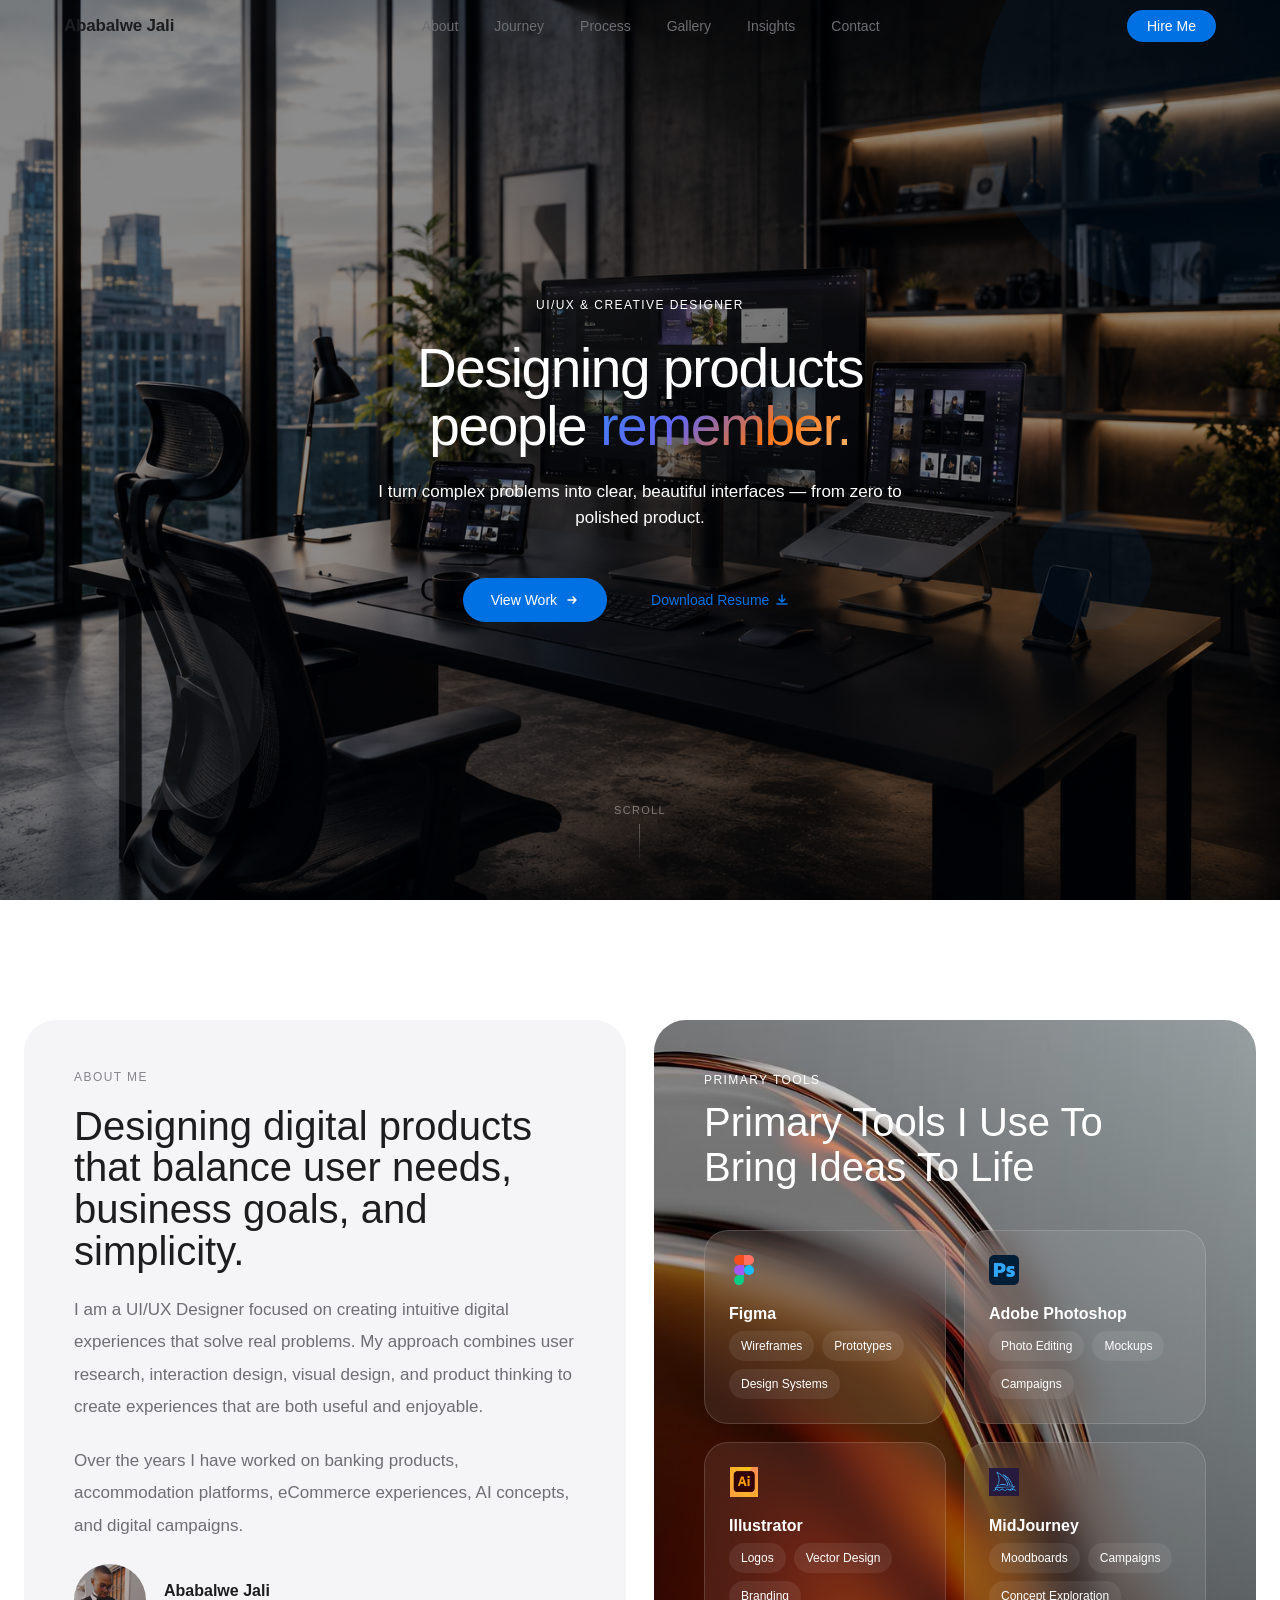
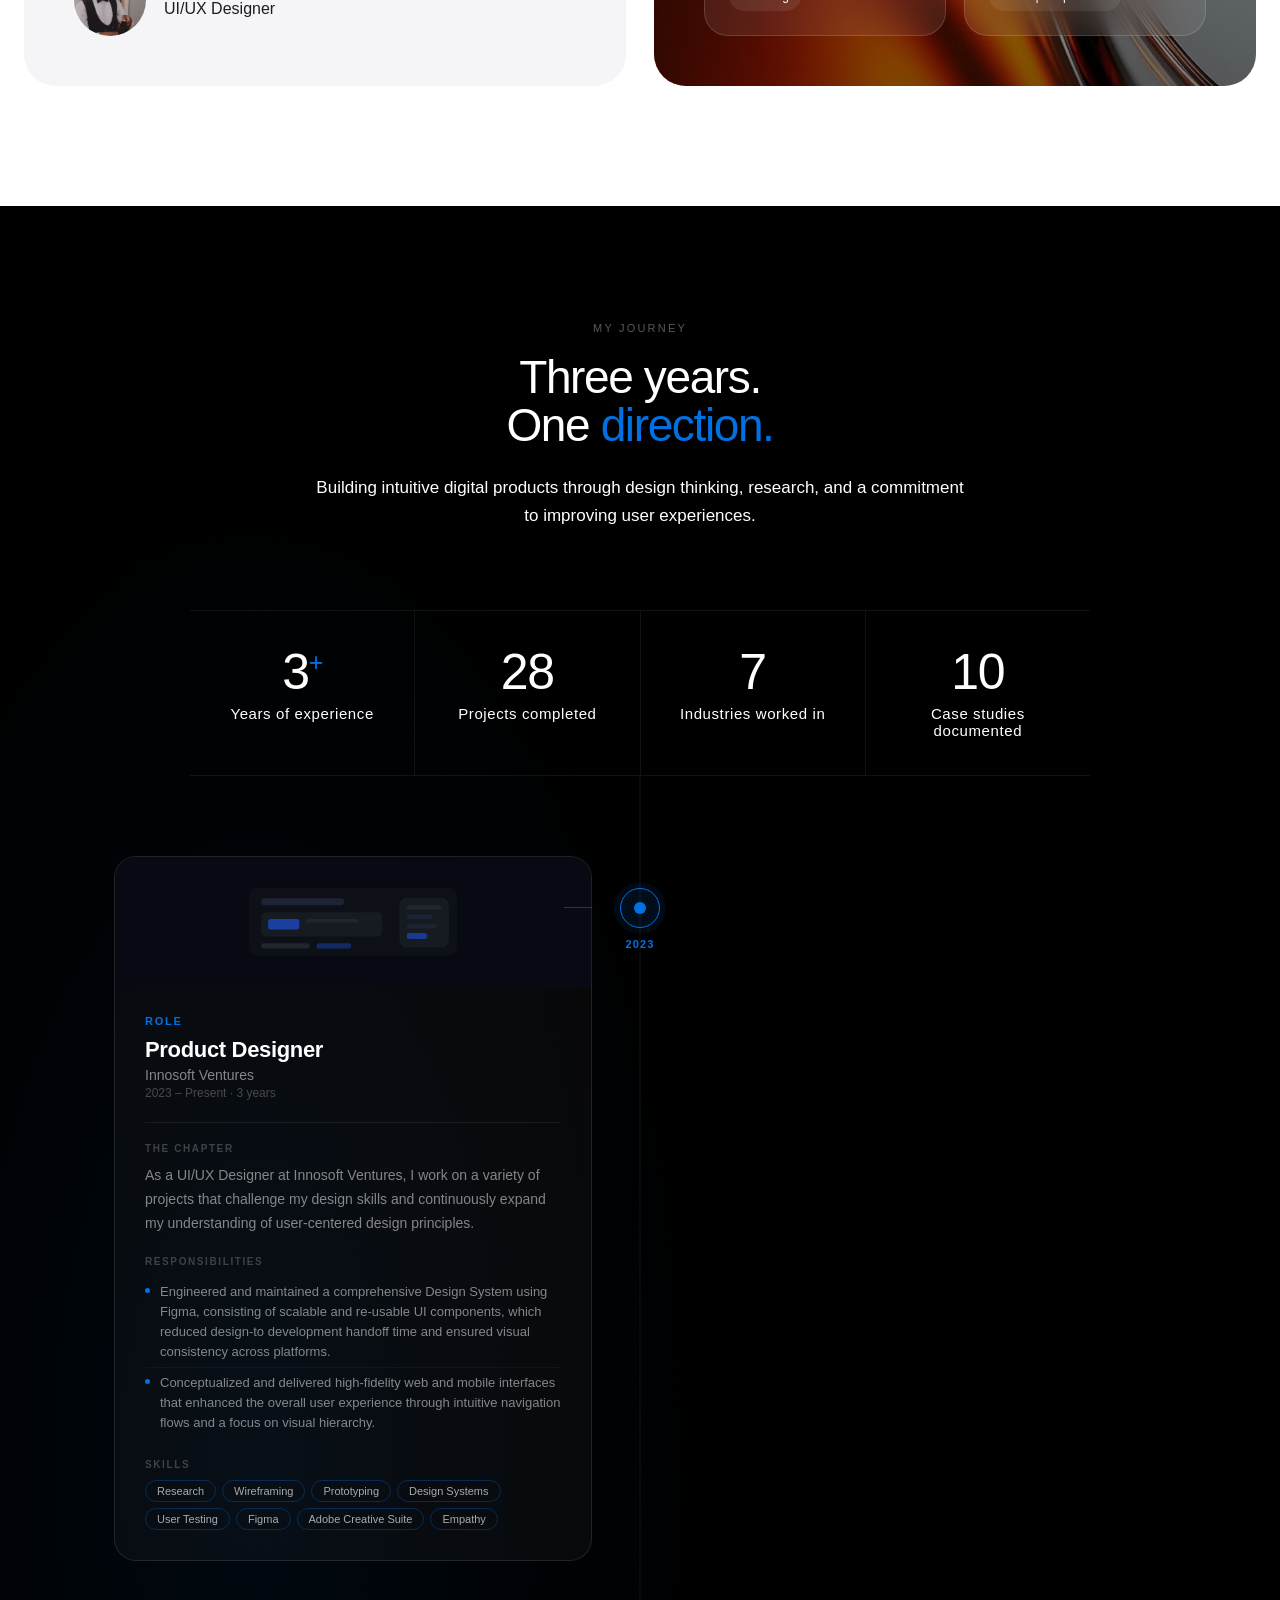
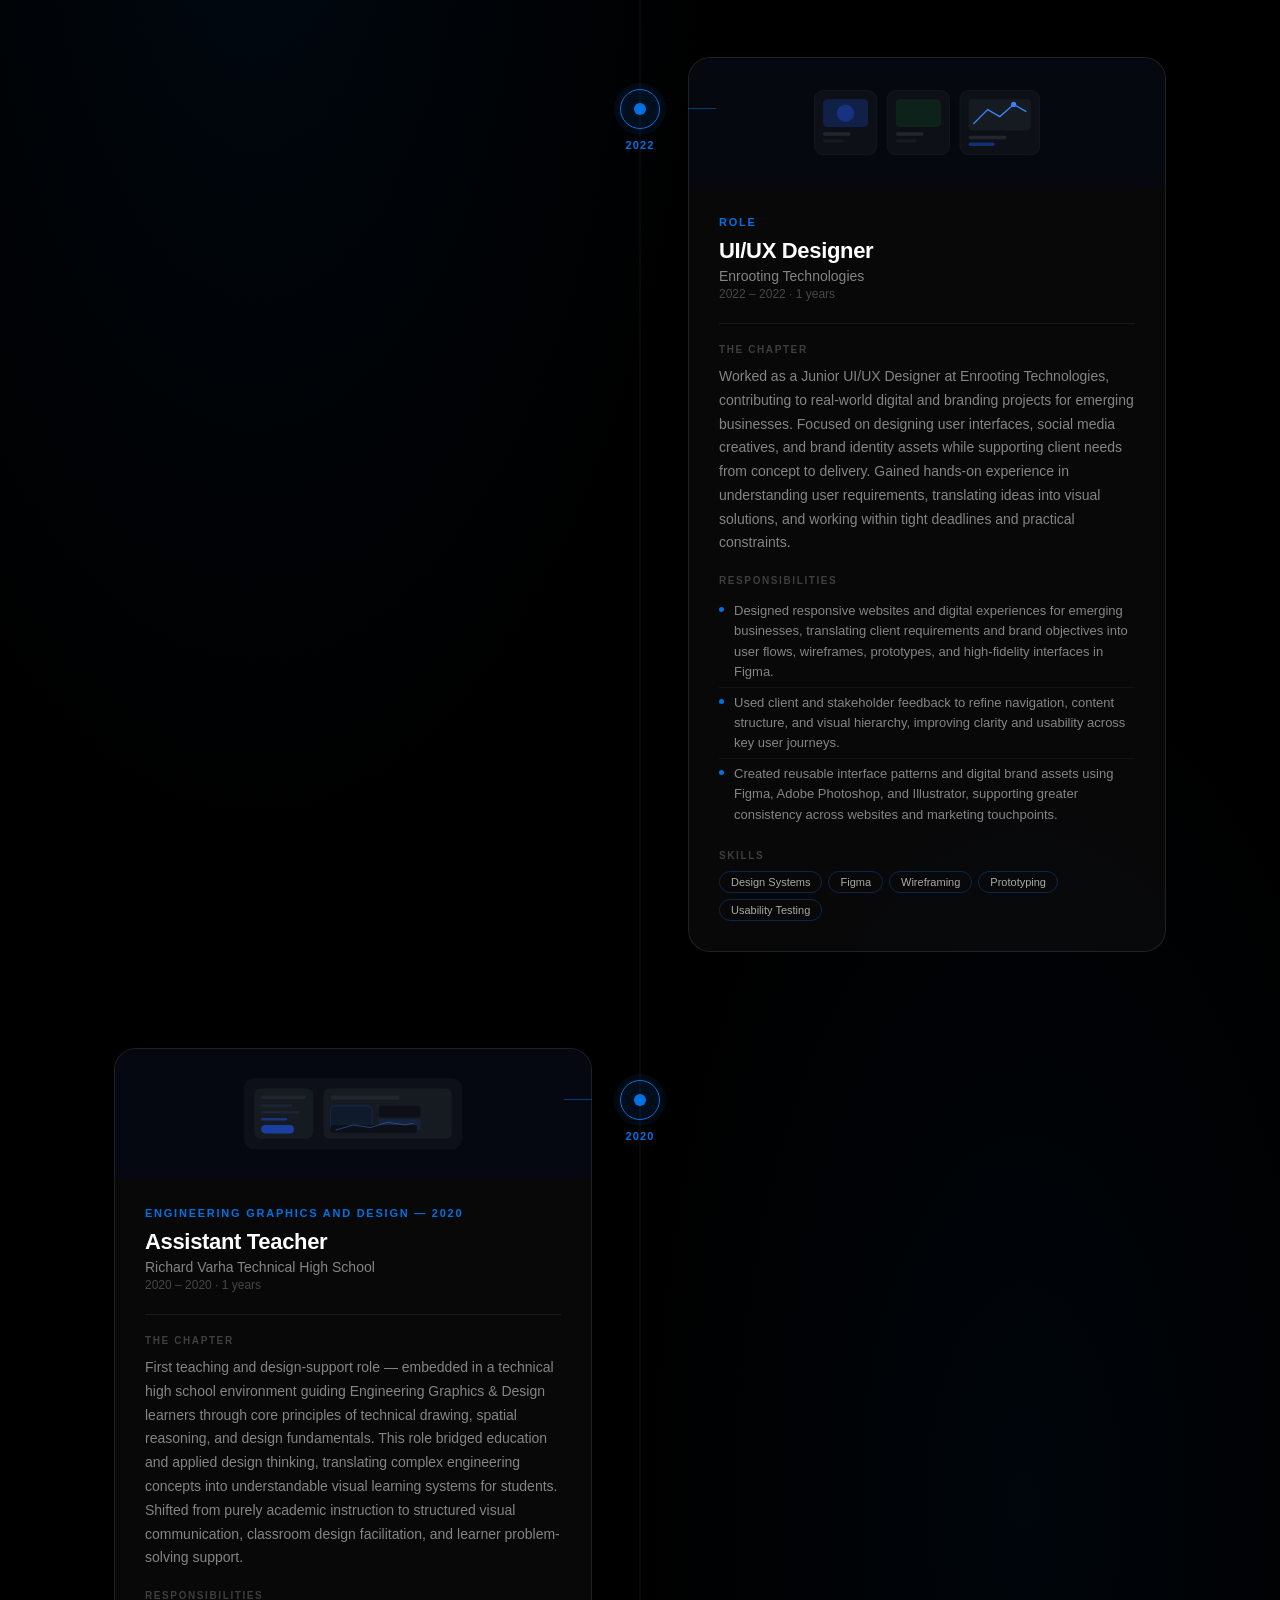
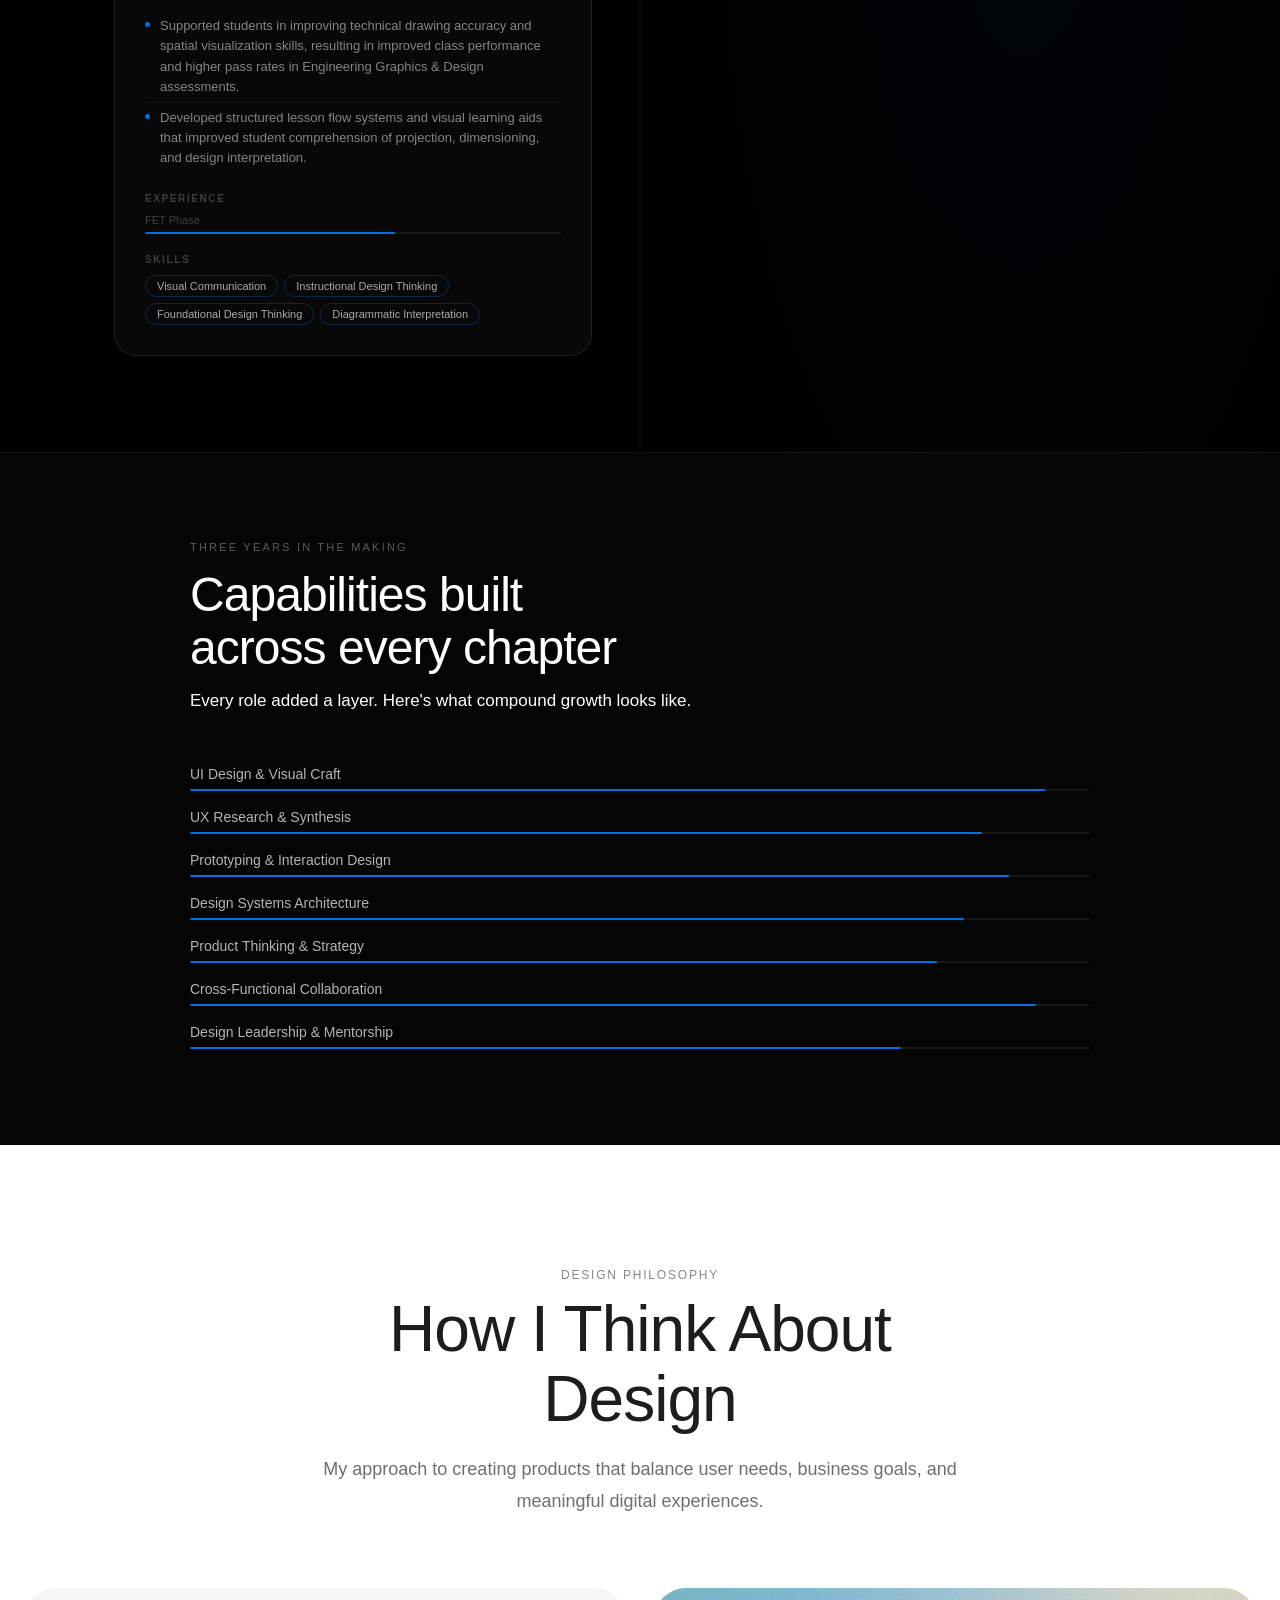
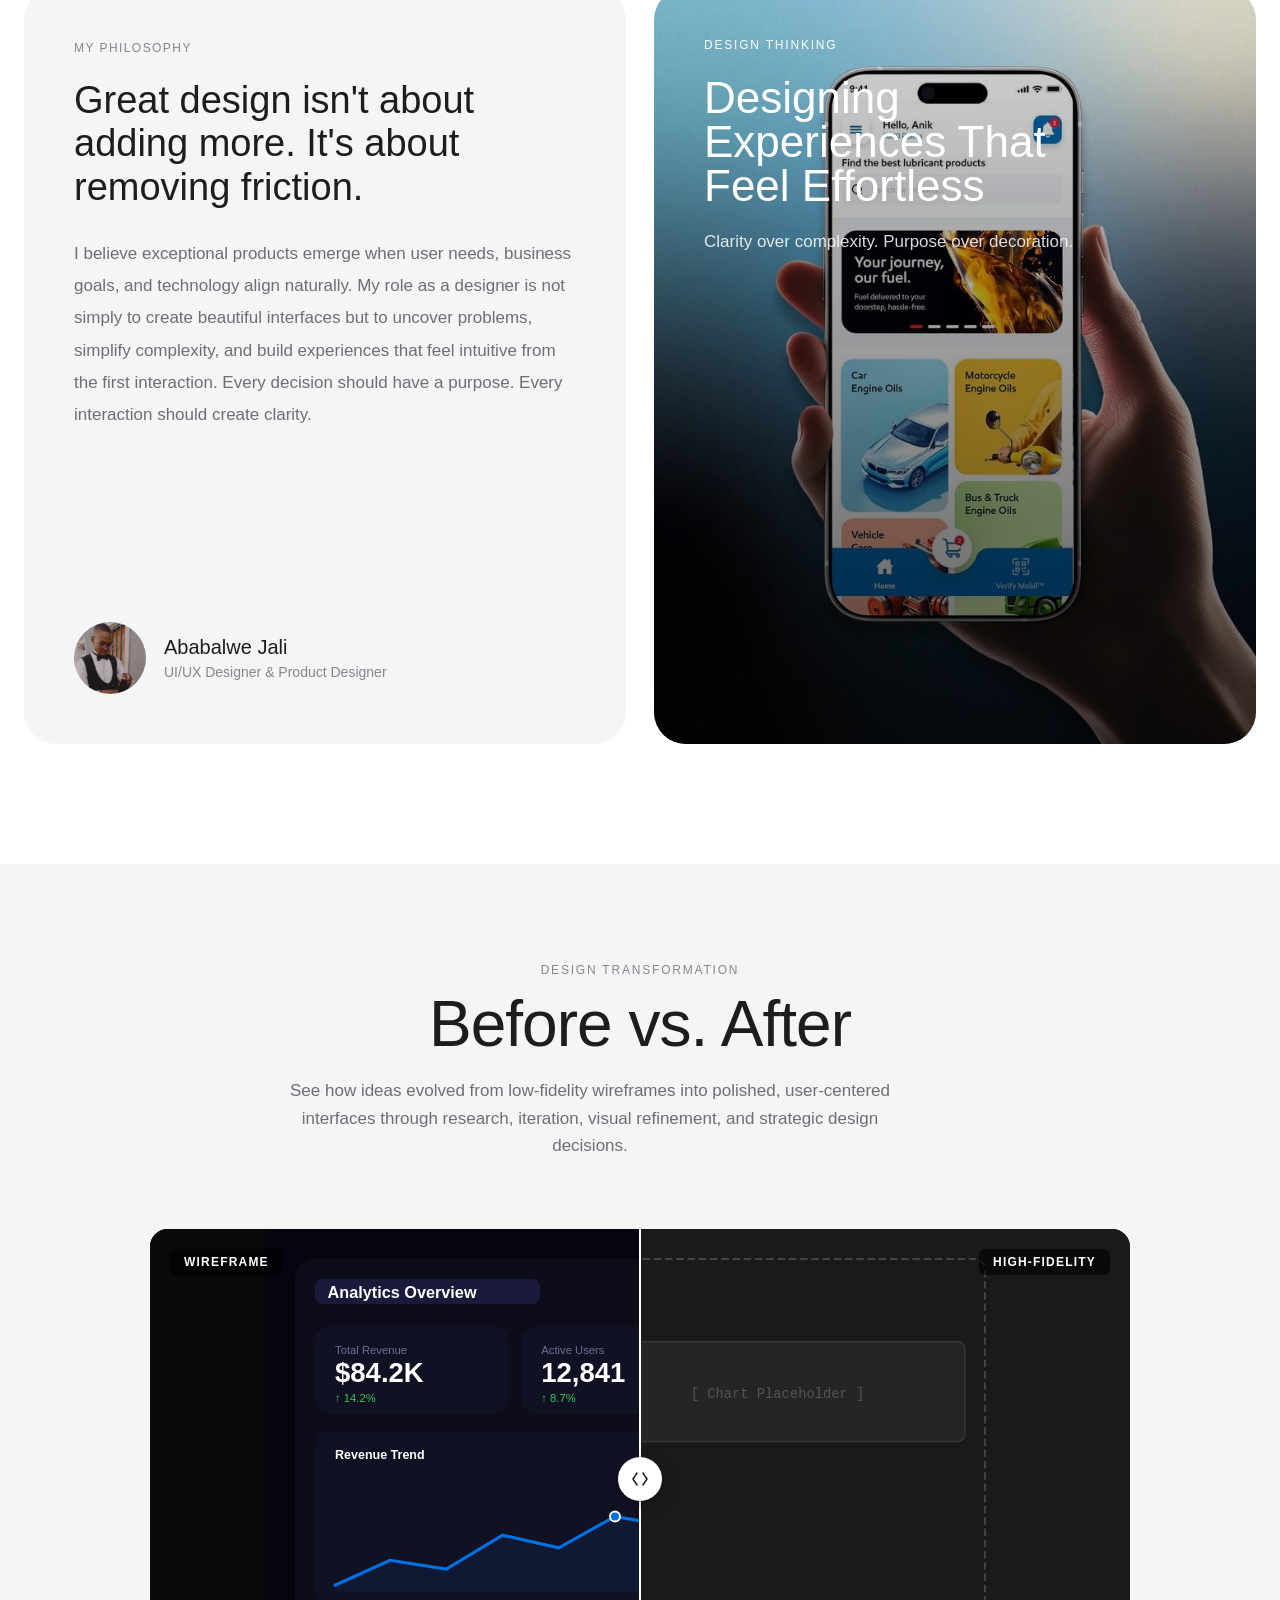
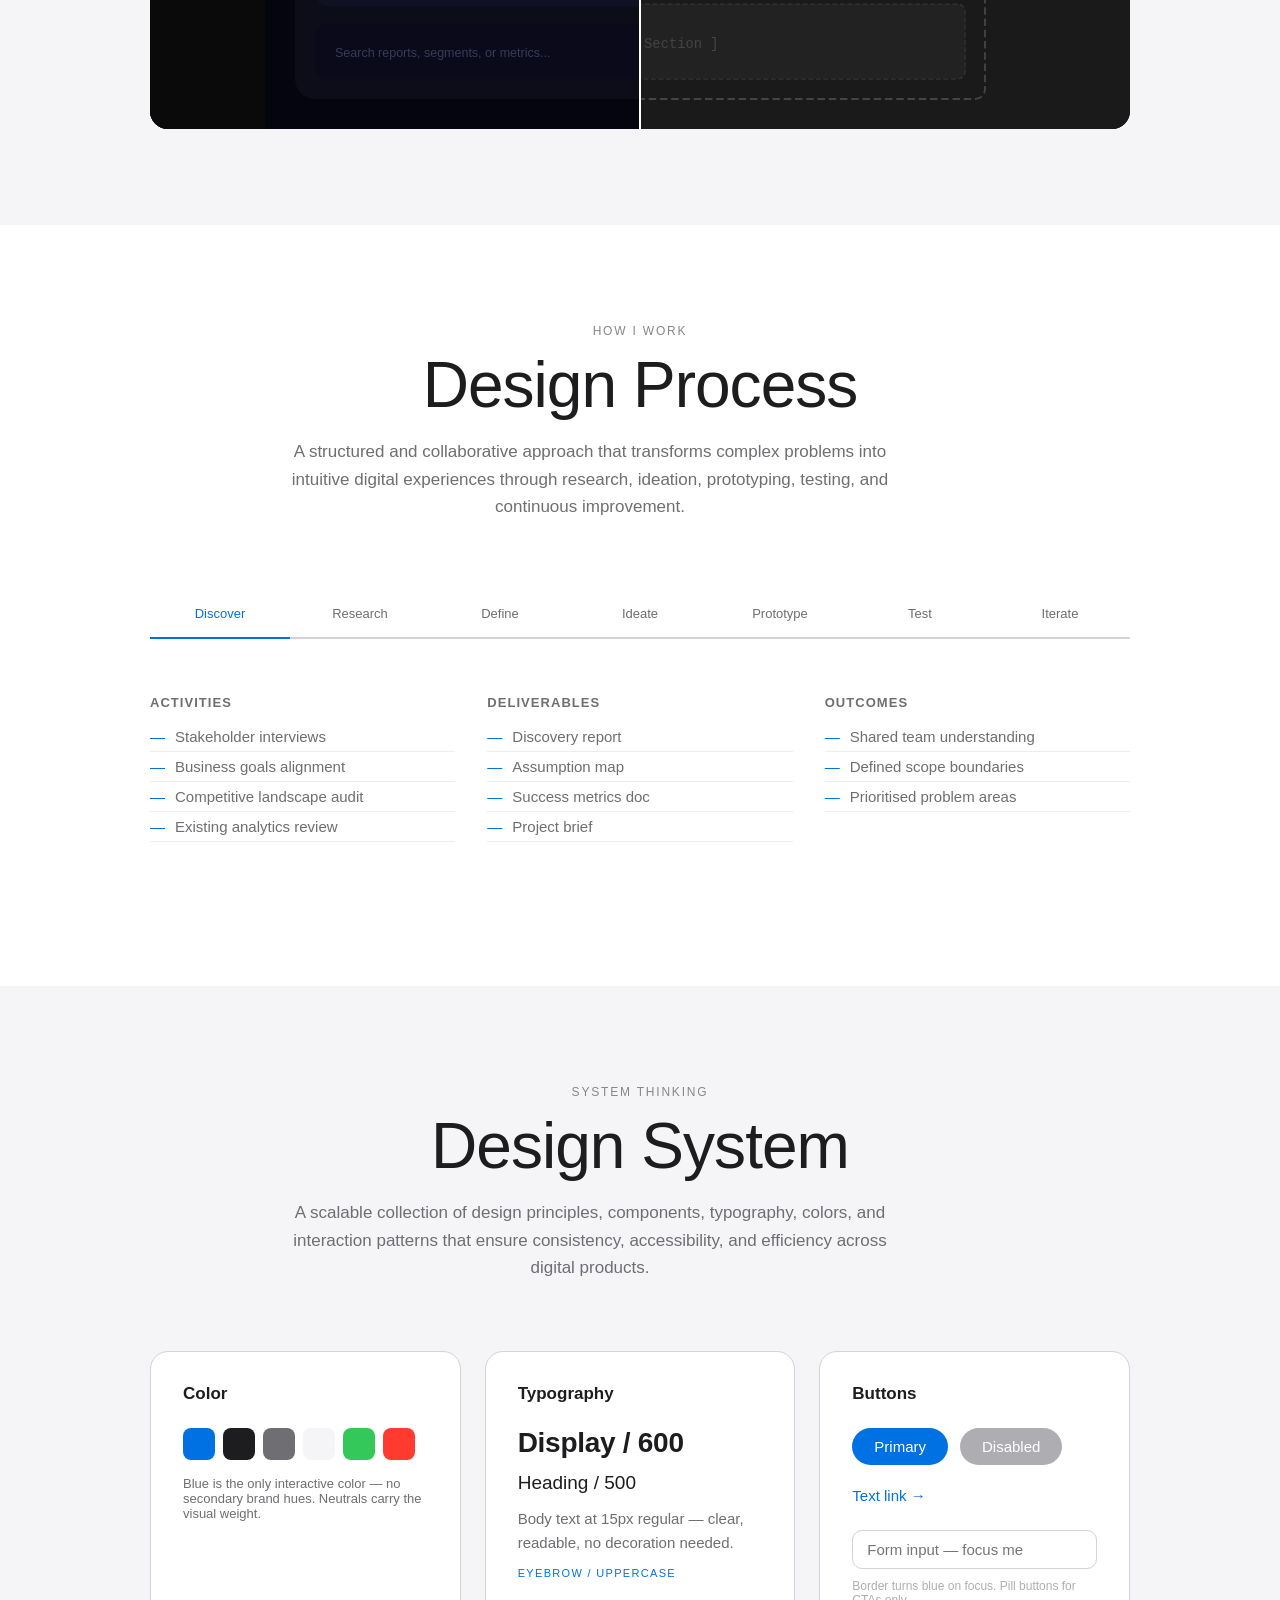
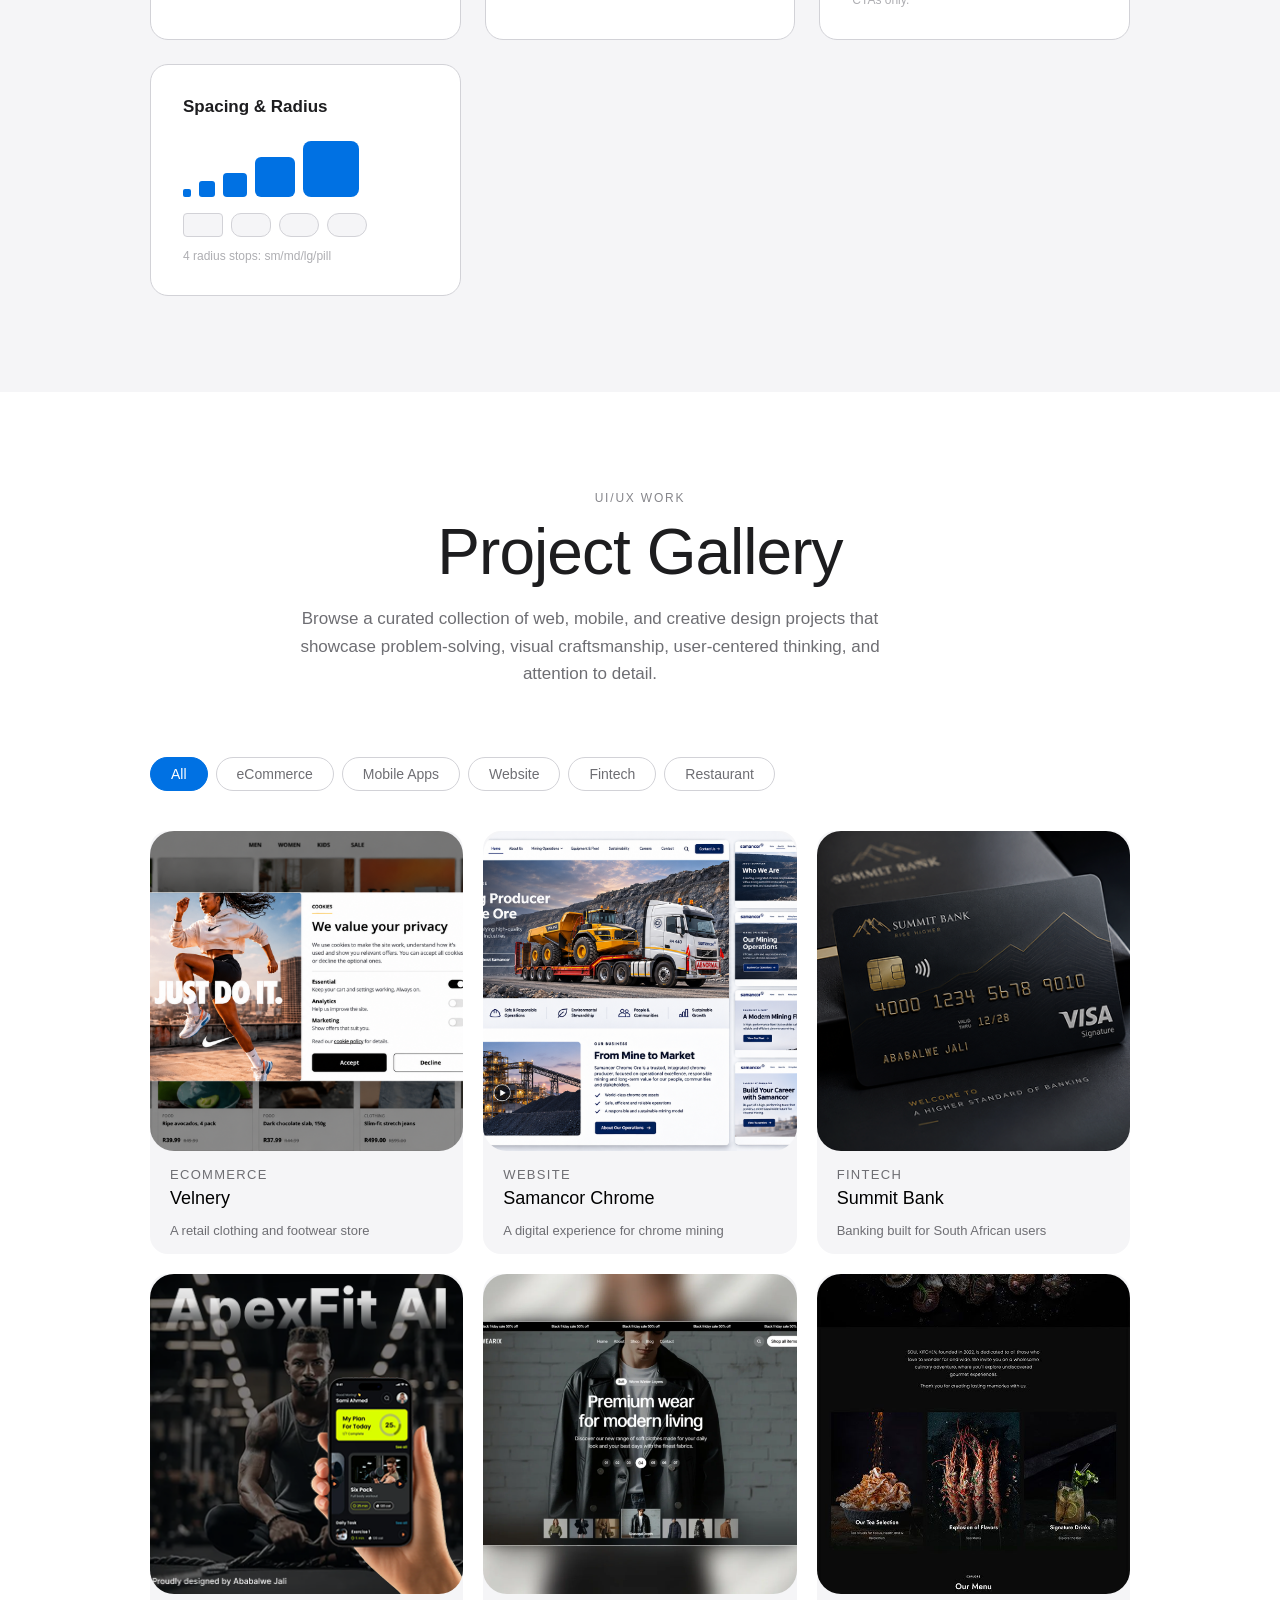
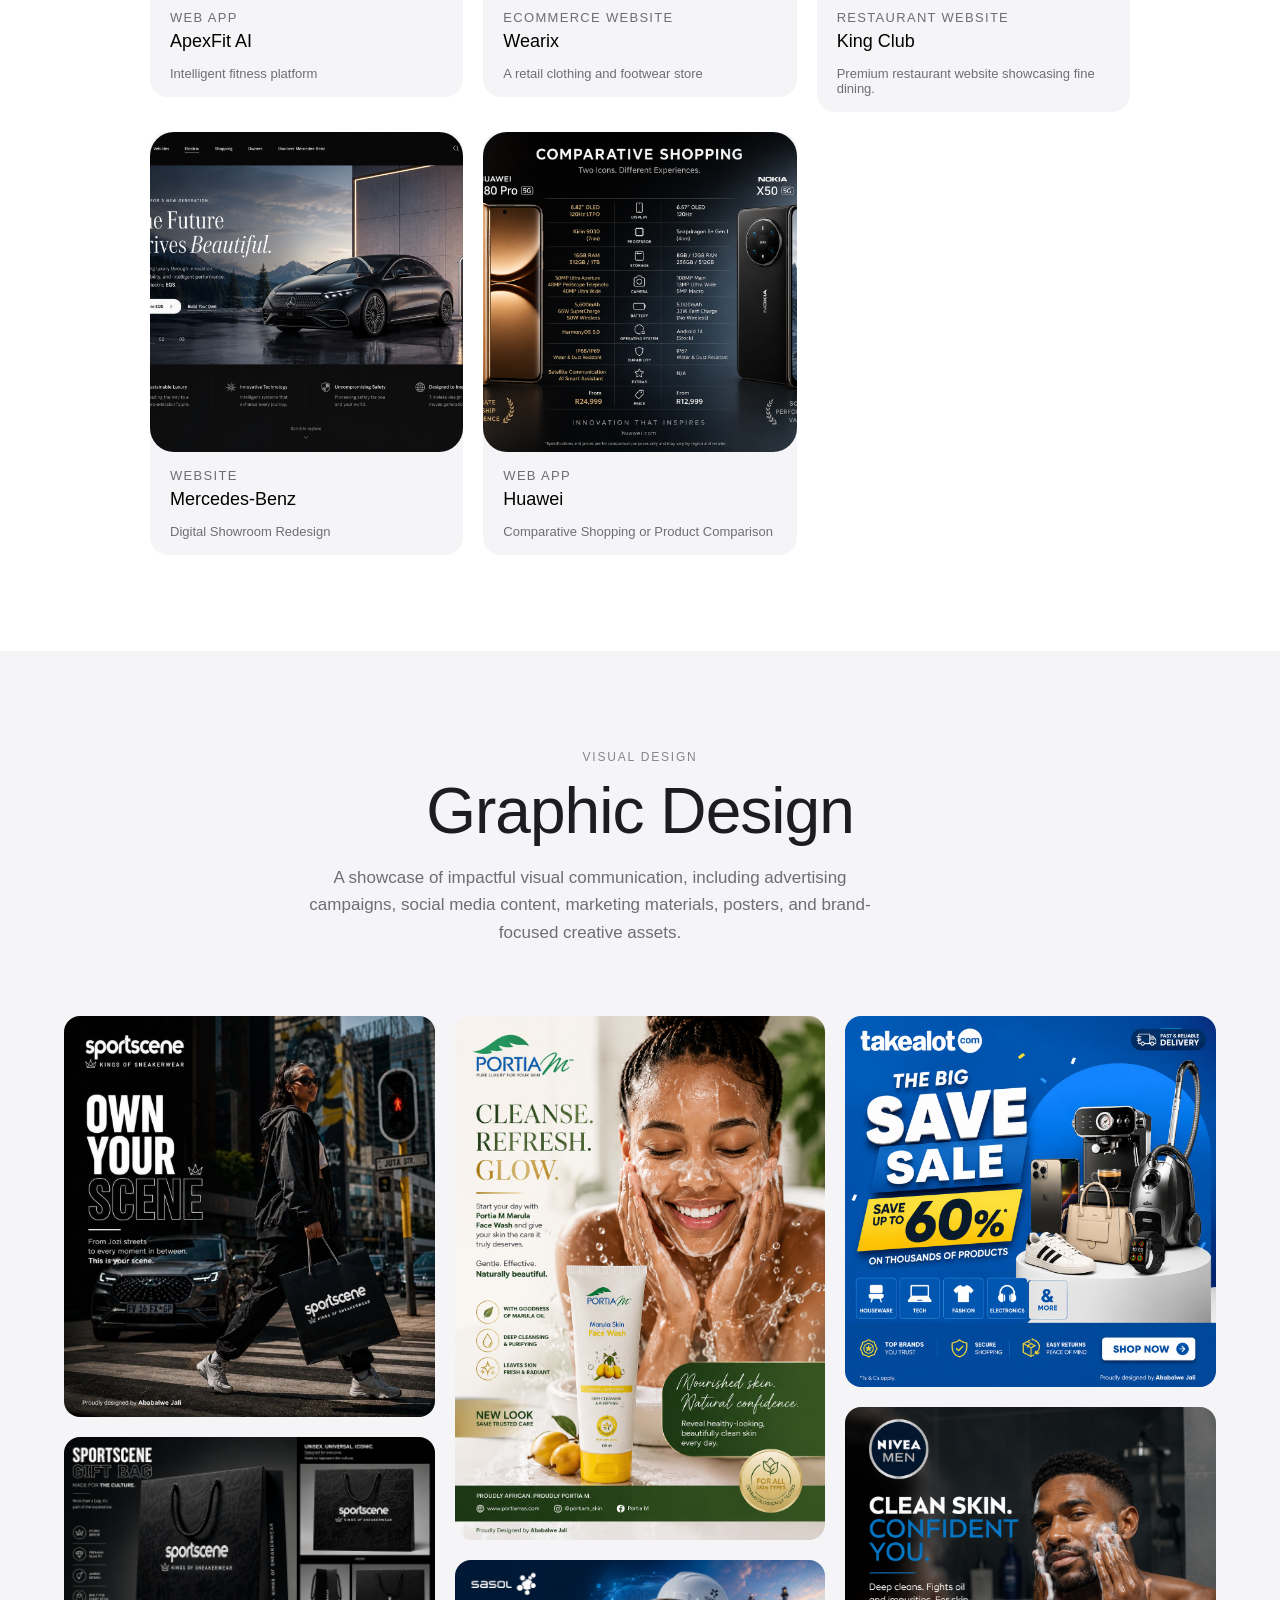
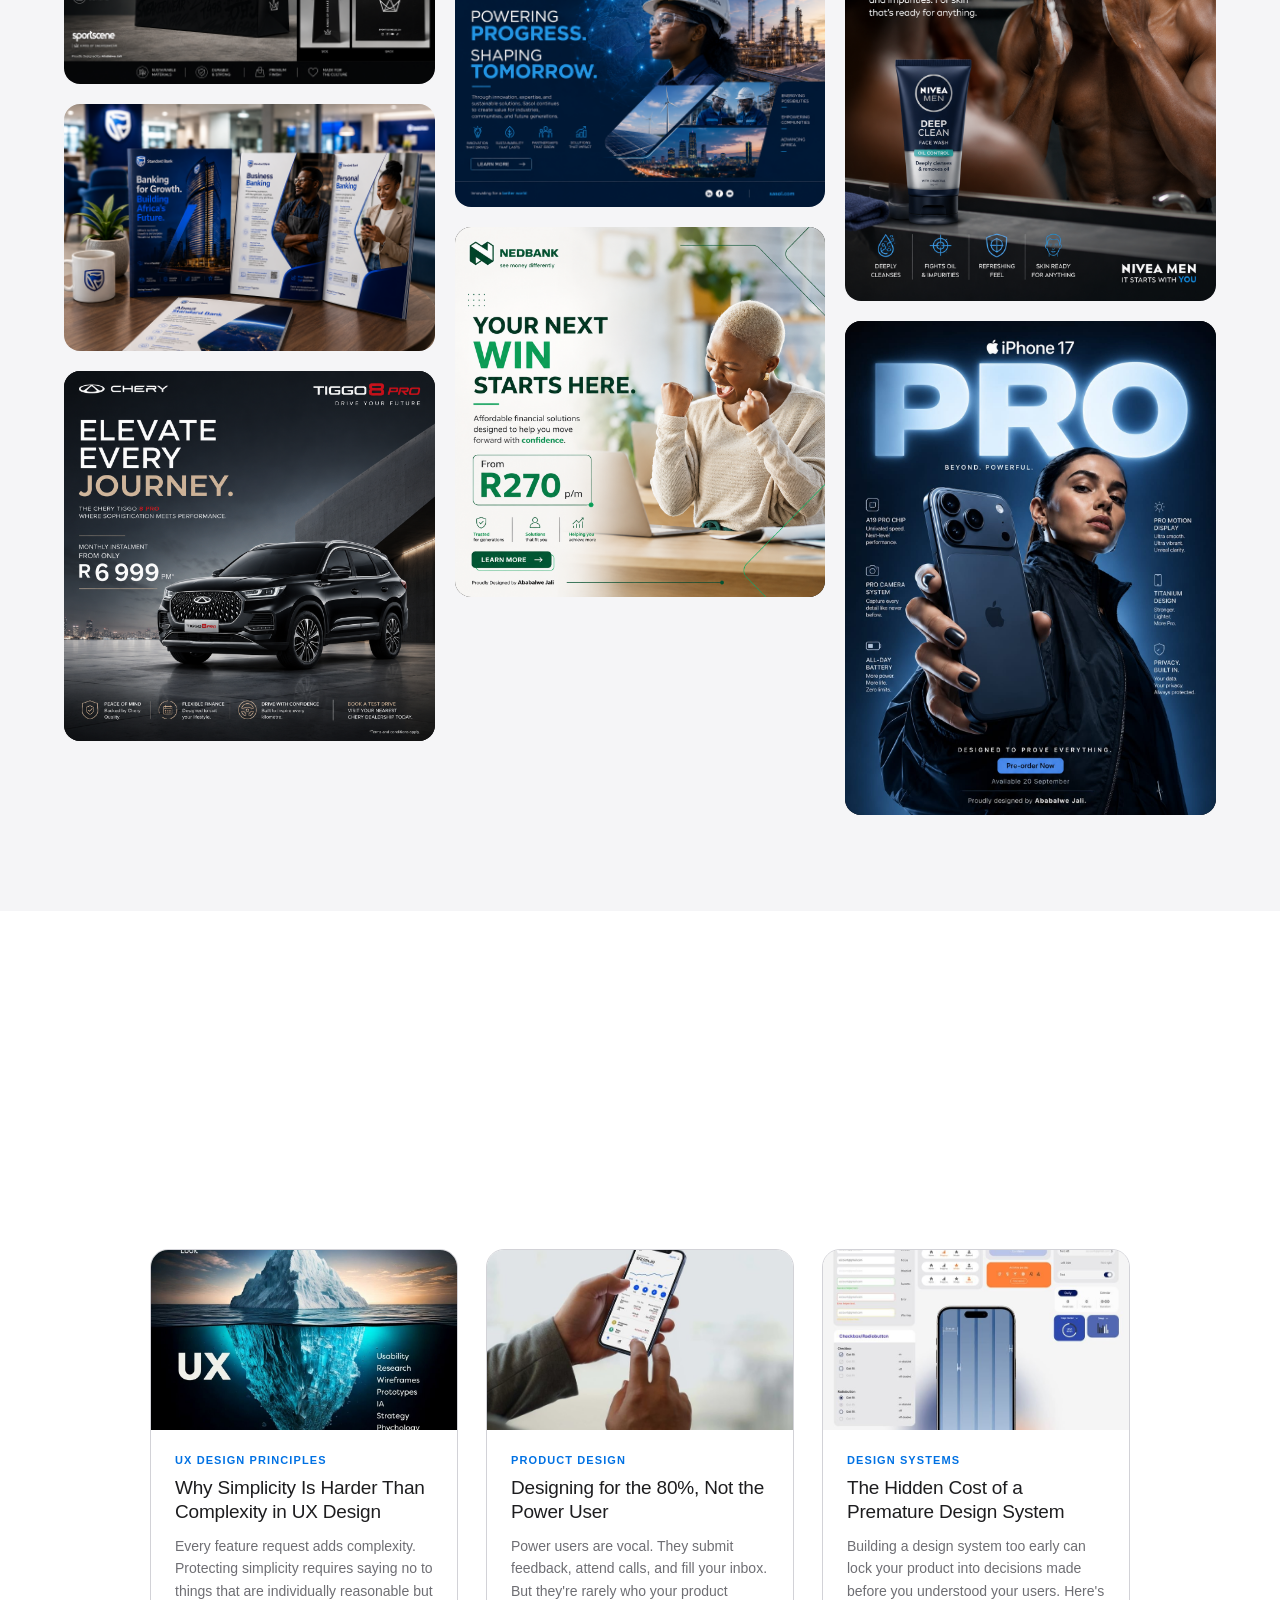
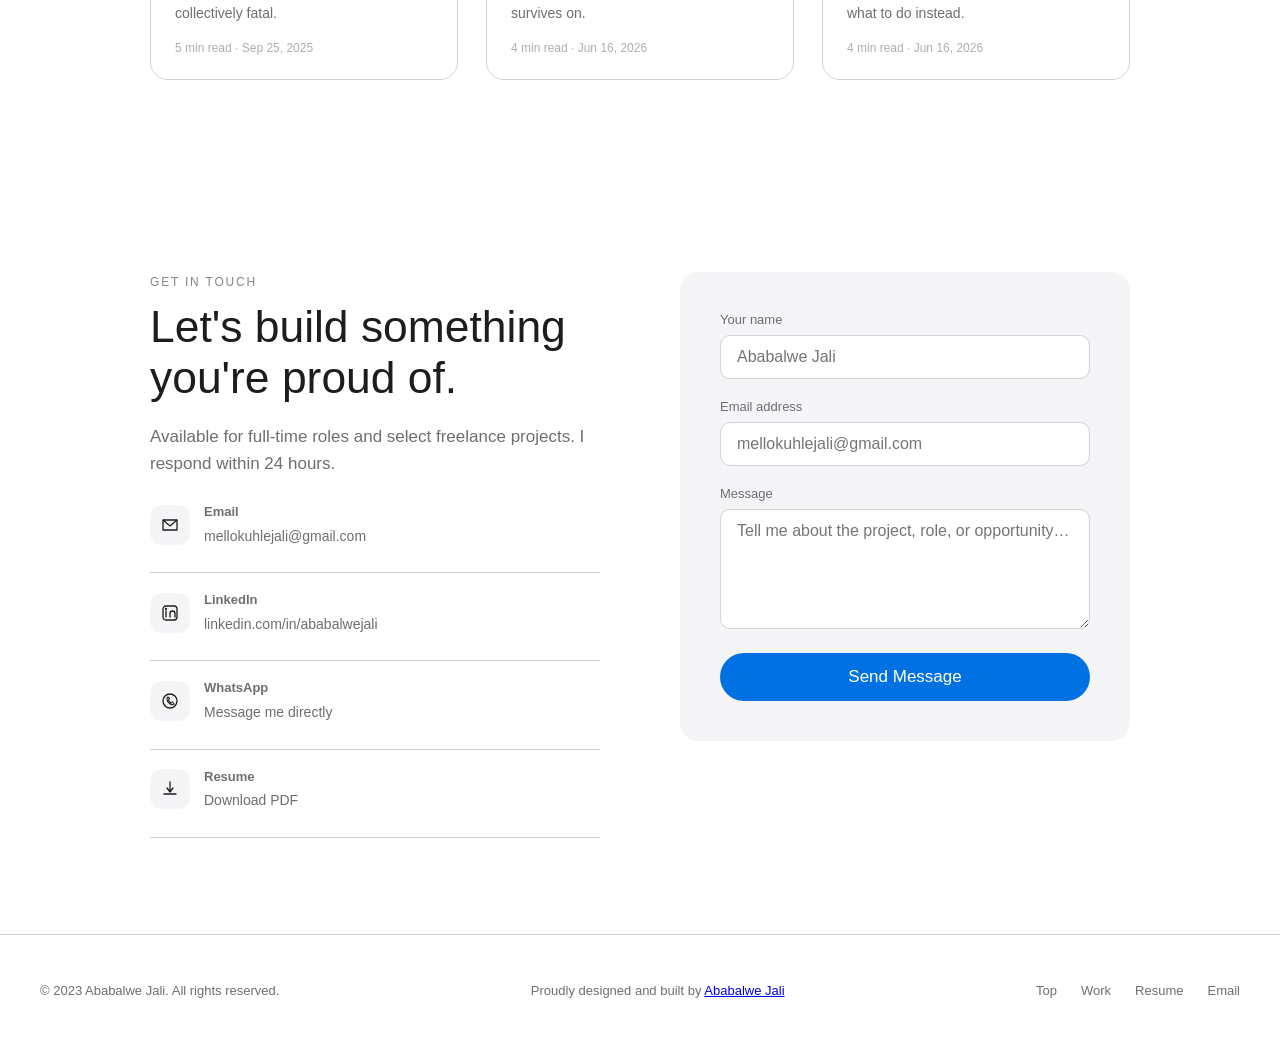
==== docs/index.html @ eb7cec53 "Added google meta" ====
<!DOCTYPE html>
<html lang="en">
<head>
    <meta charset="UTF-8">
    <meta name="viewport" content="width=device-width, initial-scale=1.0">
    <meta name="google-site-verification" content="H-P9O2aEce2T4pCd7aHzKAomK_gOY6I6DhxRUm5_3rs"/>
    <meta name="description" content="UI/UX & Creative Designer portfolio — crafting premium digital experiences.">
    <link rel="stylesheet" href="CSS/style.css">
    <title>Ababalwe Jali — UI/UX & Creative Designer</title>
</head>
<body>
    <!-- NAV -->
    <nav id="nav" role="navigation" aria-label="Main navigation">
    <div class="nav-inner">
        <a href="#hero" class="nav-logo">Ababalwe Jali</a>
        <ul class="nav-links">
        <li><a href="#about">About</a></li>
        <li><a href="#journey">Journey</a></li>
        <li><a href="#process">Process</a></li>
        <li><a href="#gallery">Gallery</a></li>
        <li><a href="#articles">Insights</a></li>
        <li><a href="#contact">Contact</a></li>
        </ul>
        <a href="#contact" class="nav-cta">Hire Me</a>
        <button class="hamburger" aria-label="Toggle menu" id="hamburgerBtn">
        <span></span><span></span><span></span>
        </button>
    </div>
    </nav>
    <div class="mobile-menu" id="mobileMenu">
    <a href="#about" class="mobile-nav-link">About</a>
    <a href="#journey" class="mobile-nav-link">Journey</a>
    <a href="#process" class="mobile-nav-link">Process</a>
    <a href="#gallery" class="mobile-nav-link">Gallery</a>
    <a href="#articles" class="mobile-nav-link">Insights</a>
    <a href="#contact" class="mobile-nav-link">Contact</a>
    </div>
    
    <!-- HERO -->
    <section id="hero" aria-label="Introduction">
    <div class="hero-bg"></div>
    <div class="hero-shapes">
        <div class="shape shape-1"></div>
        <div class="shape shape-2"></div>
        <div class="shape shape-3"></div>
    </div>
    <div style="position:relative;z-index:2;max-width:780px;">
        <p class="hero-eyebrow">UI/UX & Creative Designer</p>
        <h1 class="hero-h1">Designing products<br>people <em>remember.</em></h1>
        <p class="hero-sub">I turn complex problems into clear, beautiful interfaces — from zero to polished product.</p>
        <div class="hero-btns">
        <a href="#gallery" class="btn-primary">
            View Work
            <svg width="14" height="14" viewBox="0 0 14 14" fill="none"><path d="M3 7h8M8 4l3 3-3 3" stroke="currentColor" stroke-width="1.5" stroke-linecap="round" stroke-linejoin="round"/></svg>
        </a>
        <a href="https://drive.google.com/file/d/1C_ttiT0Lc3gdZ6QqZdl5zmYh_CENSt6H/view?usp=sharing" target="_blank" class="btn-secondary">
            Download Resume
            <svg width="14" height="14" viewBox="0 0 14 14" fill="none"><path d="M7 2v7M4 6l3 3 3-3M2 11h10" stroke="#0071E3" stroke-width="1.5" stroke-linecap="round" stroke-linejoin="round"/></svg>
        </a>
        </div>
    </div>
    <div class="hero-scroll">
        <span>Scroll</span>
        <div class="scroll-line"></div>
    </div>
    </section>
    
        <section id="about" class="about-section">
        <div class="about-grid">

            <!-- LEFT CARD -->
            <div class="about-card about-content reveal">
                <span class="about-label">
                    About Me
                </span>
                <h2>
                    Designing digital products that balance
                    user needs, business goals, and simplicity.
                </h2>
                <p>
                    I am a UI/UX Designer focused on creating
                    intuitive digital experiences that solve
                    real problems.

                    My approach combines user research,
                    interaction design, visual design,
                    and product thinking to create
                    experiences that are both useful
                    and enjoyable.
                </p>
                <p>
                    Over the years I have worked on
                    banking products, accommodation
                    platforms, eCommerce experiences,
                    AI concepts, and digital campaigns.
                </p>

                <div class="author-footer">
                    <img
                        src="img/profile.jpg"
                        alt="Mellokuhle Jali"
                        class="author-avatar">
                    <div>
                        <h4>Ababalwe Jali</h4>
                        <span>
                            UI/UX Designer
                        </span>
                    </div>
                </div>
            </div>

            <!-- RIGHT CARD -->
            <div class="about-card tools-parent reveal">
                <div class="tools-header">
                    <span class="about-label1">
                        Primary Tools
                    </span>

                    <h3>
                        Primary Tools I Use To Bring
                        Ideas To Life
                    </h3>
                </div>

                <div class="tools-grid">
                    <div class="tool-card">
                        <img
                            src="img/Figma1.png"
                            alt="Figma">

                        <h4>Figma</h4>

                        <div class="tool-tags">
                            <span>Wireframes</span>
                            <span>Prototypes</span>
                            <span>Design Systems</span>
                        </div>
                    </div>

                    <div class="tool-card">
                        <img
                            src="img/PS1.png"
                            alt="Photoshop">

                        <h4>Adobe Photoshop</h4>
                        
                        <div class="tool-tags">
                            <span>Photo Editing</span>
                            <span>Mockups</span>
                            <span>Campaigns</span>
                        </div>
                    </div>

                    <div class="tool-card">
                        <img
                            src="img/Adobe illustrator2.jpeg"
                            alt="Illustrator">

                        <h4>Illustrator</h4>

                        <div class="tool-tags">
                            <span>Logos</span>
                            <span>Vector Design</span>
                            <span>Branding</span>
                        </div>
                    </div>

                    <div class="tool-card">
                        <img
                            src="img/MidJourney2.jpeg"
                            alt="After Effects">

                        <h4>MidJourney</h4>

                        <div class="tool-tags">
                            <span>Moodboards</span>
                            <span>Campaigns</span>
                            <span>Concept Exploration</span>
                        </div>
                    </div>
                </div>
            </div>
        </div>
    </section>
    
    
    <!-- MY JOURNEY -->
    <section id="journey" aria-label="My professional journey">
    <div class="jny-ambient"></div>

    <div class="jny-header reveal">
        <span class="jny-eyebrow">My Journey</span>
        <h2 class="jny-title">Three years.<br>One <em>direction.</em></h2>
        <p class="jny-sub">Building intuitive digital products through design thinking, research, and a commitment to improving user experiences.</p>
    </div>

    <div class="jny-stats" id="jnyStats">
        <div class="jny-stat">
        <div class="jny-stat-num"><span id="js0">0</span><span class="jny-stat-unit">+</span></div>
        <div class="jny-stat-label">Years of experience</div>
        </div>
        <div class="jny-stat">
        <div class="jny-stat-num"><span id="js1">0</span></div>
        <div class="jny-stat-label">Projects completed</div>
        </div>
        <div class="jny-stat">
        <div class="jny-stat-num"><span id="js2">0</span></div>
        <div class="jny-stat-label">Industries worked in</div>
        </div>
        <div class="jny-stat">
        <div class="jny-stat-num"><span id="js3">0</span></div>
        <div class="jny-stat-label">Case studies documented</div>
        </div>
    </div>

    <div class="jny-track" id="jnyTrack">
        <div class="jny-spine"><div class="jny-spine-progress" id="jnySpine"></div></div>
    
        <!-- ── CH 1: UI/UX DESIGNER ── -->
        <div class="jny-chapter jc-left" id="jc0">
        <div class="jc-card">
            <div class="jc-visual" style="background:#070A12;">
            <svg viewBox="0 0 300 110" width="260" fill="none" xmlns="http://www.w3.org/2000/svg">
                <rect x="30" y="16" width="240" height="78" rx="10" fill="#0D1117"/>
                <rect x="44" y="28" width="96" height="8" rx="4" fill="#1C2333"/>
                <rect x="44" y="44" width="140" height="1" stroke="#21262D" stroke-width="0"/>
                <rect x="44" y="44" width="140" height="28" rx="6" fill="#161B22"/>
                <rect x="52" y="52" width="36" height="12" rx="3" fill="#1D4ED8" opacity="0.7"/>
                <rect x="96" y="52" width="60" height="4" rx="2" fill="#21262D"/>
                <rect x="96" y="60" width="44" height="4" rx="2" fill="#161B22"/>
                <rect x="44" y="80" width="56" height="6" rx="3" fill="#21262D"/>
                <rect x="108" y="80" width="40" height="6" rx="3" fill="#1D4ED8" opacity="0.4"/>
                <rect x="204" y="28" width="56" height="56" rx="8" fill="#161B22" stroke="#21262D" stroke-width="0.5"/>
                <rect x="212" y="36" width="40" height="5" rx="2.5" fill="#21262D"/>
                <rect x="212" y="47" width="30" height="5" rx="2.5" fill="#1C2333"/>
                <rect x="212" y="58" width="35" height="5" rx="2.5" fill="#1C2333"/>
                <rect x="212" y="68" width="24" height="7" rx="3.5" fill="#1D4ED8" opacity="0.6"/>
            </svg>
            </div>
            <div class="jc-body">
            <p class="jc-era">Role</p>
            <h3 class="jc-title">Product Designer</h3>
            <p class="jc-company">Innosoft Ventures</p>
            <p class="jc-period">2023 – Present · 3 years</p>
            <div class="jc-divider"></div>
            <div class="jc-section">
                <p class="jc-section-lbl">The chapter</p>
                <p class="jc-text">As a UI/UX Designer at Innosoft Ventures, I work on a variety of projects that challenge my design skills and continuously expand my understanding of user-centered design principles.</p>
            </div>
            <div class="jc-section">
                <p class="jc-section-lbl">Responsibilities</p>
                <ul class="jc-list">
                <li>Engineered and maintained a comprehensive Design System
                using Figma, consisting of scalable and re-usable UI components, which reduced design-to
                development handoff time and ensured visual consistency across platforms.</li>
                <li>Conceptualized and delivered high-fidelity web and mobile
                interfaces that enhanced the overall user experience through intuitive navigation flows and a
                focus on visual hierarchy.</li>
                </ul>
            </div>
            
            <div class="jc-section">
                <p class="jc-section-lbl">Skills</p>
                <div class="jc-pills">
                <span class="jc-pill">Research</span>
                <span class="jc-pill">Wireframing</span>
                <span class="jc-pill">Prototyping</span>
                <span class="jc-pill">Design Systems</span>
                <span class="jc-pill">User Testing</span>
                <span class="jc-pill">Figma</span>
                <span class="jc-pill">Adobe Creative Suite</span>
                <span class="jc-pill">Empathy</span>
                </div>
            </div>
            </div>
        </div>
        <div class="jc-node">
            <div class="jc-node-ring"><div class="jc-node-dot"></div></div>
            <span class="jc-node-label">2023</span>
        </div>
        <div class="jc-void"></div>
        </div>
    
        <!-- ── CH 2: FREELANCE ── -->
        <div class="jny-chapter jc-right" id="jc1">
        <div class="jc-void"></div>
        <div class="jc-node">
            <div class="jc-node-ring"><div class="jc-node-dot"></div></div>
            <span class="jc-node-label">2022</span>
        </div>
        <div class="jc-card">
            <div class="jc-visual" style="background:#06080F;">
            <svg viewBox="0 0 300 110" width="260" fill="none" xmlns="http://www.w3.org/2000/svg">
                <rect x="20" y="18" width="72" height="74" rx="10" fill="#0D1117" stroke="#21262D" stroke-width="0.5"/>
                <rect x="30" y="28" width="52" height="32" rx="5" fill="#1D4ED8" opacity="0.25"/>
                <circle cx="56" cy="44" r="10" fill="#1D4ED8" opacity="0.4"/>
                <rect x="30" y="66" width="32" height="4" rx="2" fill="#21262D"/>
                <rect x="30" y="74" width="24" height="4" rx="2" fill="#161B22"/>
                <rect x="104" y="18" width="72" height="74" rx="10" fill="#0D1117" stroke="#21262D" stroke-width="0.5"/>
                <rect x="114" y="28" width="52" height="32" rx="5" fill="#166534" opacity="0.2"/>
                <rect x="114" y="66" width="32" height="4" rx="2" fill="#21262D"/>
                <rect x="114" y="74" width="24" height="4" rx="2" fill="#161B22"/>
                <rect x="188" y="18" width="92" height="74" rx="10" fill="#0D1117" stroke="#21262D" stroke-width="0.5"/>
                <rect x="198" y="28" width="72" height="36" rx="5" fill="#161B22"/>
                <path d="M204 56 L220 40 L234 48 L250 34 L264 42" stroke="#3B82F6" stroke-width="1.5" fill="none" stroke-linecap="round"/>
                <circle cx="250" cy="34" r="3" fill="#3B82F6"/>
                <rect x="198" y="70" width="44" height="4" rx="2" fill="#21262D"/>
                <rect x="198" y="78" width="30" height="4" rx="2" fill="#1D4ED8" opacity="0.5"/>
            </svg>
            </div>
            <div class="jc-body">
            <p class="jc-era">Role</p>
            <h3 class="jc-title">UI/UX Designer</h3>
            <p class="jc-company">Enrooting Technologies</p>
            <p class="jc-period">2022 – 2022 · 1 years</p>
            <div class="jc-divider"></div>
            <div class="jc-section">
                <p class="jc-section-lbl">The chapter</p>
                <p class="jc-text">Worked as a Junior UI/UX Designer at Enrooting Technologies, contributing to real-world digital and branding projects for emerging businesses. Focused on designing user interfaces, social media creatives, and brand identity assets while supporting client needs from concept to delivery. Gained hands-on experience in understanding user requirements, translating ideas into visual solutions, and working within tight deadlines and practical constraints.</p>
            </div>
            <div class="jc-section">
                <p class="jc-section-lbl">Responsibilities</p>
                <ul class="jc-list">
                <li>Designed responsive websites and digital experiences for emerging businesses, translating 
                    client requirements and brand objectives into user flows, wireframes, prototypes, and 
                    high-fidelity interfaces in Figma.</li>
                <li>Used client and stakeholder feedback to refine navigation, content structure, and visual hierarchy, 
                    improving clarity and usability across key user journeys.
                </li>
                <li>Created reusable interface patterns and digital brand assets using Figma, Adobe Photoshop, and Illustrator, supporting greater 
                    consistency across websites and marketing touchpoints.
                </li>
                </ul>
            </div>
            
            <div class="jc-section">
                <p class="jc-section-lbl">Skills</p>
                <div class="jc-pills">
                <span class="jc-pill">Design Systems</span>
                <span class="jc-pill">Figma</span>
                <span class="jc-pill">Wireframing</span>
                <span class="jc-pill">Prototyping</span>
                <span class="jc-pill">Usability Testing</span>
                </div>
            </div>
            </div>
        </div>
        </div>
    
        <!-- ── CH 3: FREELANCE ── -->
        <div class="jny-chapter jc-left" id="jc2">
        <div class="jc-card">
            <div class="jc-visual" style="background:#050810;">
            <svg viewBox="0 0 300 110" width="260" fill="none" xmlns="http://www.w3.org/2000/svg">
                <rect x="24" y="14" width="252" height="82" rx="12" fill="#0D1117"/>
                <rect x="36" y="26" width="68" height="58" rx="7" fill="#161B22"/>
                <rect x="44" y="34" width="52" height="4" rx="2" fill="#21262D"/>
                <rect x="44" y="44" width="36" height="3" rx="1.5" fill="#1C2333"/>
                <rect x="44" y="52" width="44" height="3" rx="1.5" fill="#1C2333"/>
                <rect x="44" y="60" width="30" height="3" rx="1.5" fill="#1D4ED8" opacity="0.5"/>
                <rect x="44" y="68" width="38" height="10" rx="5" fill="#1D4ED8" opacity="0.7"/>
                <rect x="116" y="26" width="148" height="58" rx="7" fill="#161B22"/>
                <rect x="124" y="34" width="80" height="5" rx="2.5" fill="#21262D"/>
                <rect x="124" y="46" width="48" height="28" rx="5" fill="#0D1B33" stroke="#1D4ED8" stroke-width="0.5" opacity="0.6"/>
                <rect x="180" y="46" width="48" height="13" rx="3" fill="#0D1117"/>
                <rect x="180" y="61" width="48" height="13" rx="3" fill="#1D4ED8" opacity="0.15"/>
                <rect x="124" y="68" width="100" height="9" rx="3" fill="#0D1117"/>
                <path d="M130 74 L150 68 L170 71 L190 65 L210 68 L220 66" stroke="#3B82F6" stroke-width="1" fill="none" opacity="0.5"/>
            </svg>
            </div>
            <div class="jc-body">
            <p class="jc-era">Engineering Graphics and Design — 2020</p>
            <h3 class="jc-title">Assistant Teacher</h3>
            <p class="jc-company">Richard Varha Technical High School</p>
            <p class="jc-period">2020 – 2020 · 1 years</p>
            <div class="jc-divider"></div>
            <div class="jc-section">
                <p class="jc-section-lbl">The chapter</p>
                <p class="jc-text">First teaching and design-support role — embedded in a technical high school environment guiding Engineering Graphics & Design learners through core principles of technical drawing, spatial reasoning, and design fundamentals. This role bridged education and applied design thinking, translating complex engineering concepts into understandable visual learning systems for students.
                Shifted from purely academic instruction to structured visual communication, classroom design facilitation, and learner problem-solving support.</p>
            </div>
            <div class="jc-section">
                <p class="jc-section-lbl">Responsibilities</p>
                <ul class="jc-list">
                <li>Supported students in improving technical drawing accuracy and spatial visualization 
                    skills, resulting in improved class performance and higher pass rates in Engineering Graphics & Design assessments.</li>
                <li>Developed structured lesson flow systems and visual learning aids that improved student comprehension of 
                    projection, dimensioning, and design interpretation.</li>
                </ul>
            </div>
            <div class="jc-section">
                <p class="jc-section-lbl">Experience <Leg></Leg></p>
                <div class="jc-meter">
                <div class="jc-meter-header"><span>FET Phase</span><span></span></div>
                <div class="jc-meter-track"><div class="jc-meter-fill" style="--jcw:60%;"></div></div>
                </div>
            </div>
            <div class="jc-section">
                <p class="jc-section-lbl">Skills</p>
                <div class="jc-pills">
                <span class="jc-pill">Visual Communication</span>
                <span class="jc-pill">Instructional Design Thinking</span>
                <span class="jc-pill">Foundational Design Thinking</span>
                <span class="jc-pill">Diagrammatic Interpretation</span>
                </div>
            </div>
            </div>
        </div>
        <div class="jc-node">
            <div class="jc-node-ring"><div class="jc-node-dot"></div></div>
            <span class="jc-node-label">2020</span>
        </div>
        <div class="jc-void"></div>
        </div>

    </div>
    
    </div><!-- /jny-track -->
    
    <!-- SKILLS SECTION -->
    <div class="jny-skills" id="jnySkills">
        <div class="jny-skills-inner">
        <div class="jny-skills-header">
            <span class="jny-eyebrow" style="display:block;margin-bottom:16px;">Three years in the making</span>
            <h3 class="jny-skills-title">Capabilities built<br>across every chapter</h3>
            <p class="jny-skills-sub">Every role added a layer. Here's what compound growth looks like.</p>
        </div>
        <div class="jny-skill-rows">
            <div class="jny-skill-row">
            <div class="jny-skill-row-top"><span class="jny-skill-name">UI Design & Visual Craft</span><span class="jny-skill-pct"></span></div>
            <div class="jny-skill-bar"><div class="jny-skill-fill" style="--jsw:95%;"></div></div>
            </div>
            <div class="jny-skill-row">
            <div class="jny-skill-row-top"><span class="jny-skill-name">UX Research & Synthesis</span><span class="jny-skill-pct"></span></div>
            <div class="jny-skill-bar"><div class="jny-skill-fill" style="--jsw:88%;transition-delay:0.08s;"></div></div>
            </div>
            <div class="jny-skill-row">
            <div class="jny-skill-row-top"><span class="jny-skill-name">Prototyping & Interaction Design</span><span class="jny-skill-pct"></span></div>
            <div class="jny-skill-bar"><div class="jny-skill-fill" style="--jsw:91%;transition-delay:0.14s;"></div></div>
            </div>
            <div class="jny-skill-row">
            <div class="jny-skill-row-top"><span class="jny-skill-name">Design Systems Architecture</span><span class="jny-skill-pct"></span></div>
            <div class="jny-skill-bar"><div class="jny-skill-fill" style="--jsw:86%;transition-delay:0.20s;"></div></div>
            </div>
            <div class="jny-skill-row">
            <div class="jny-skill-row-top"><span class="jny-skill-name">Product Thinking & Strategy</span><span class="jny-skill-pct"></span></div>
            <div class="jny-skill-bar"><div class="jny-skill-fill" style="--jsw:83%;transition-delay:0.26s;"></div></div>
            </div>
            <div class="jny-skill-row">
            <div class="jny-skill-row-top"><span class="jny-skill-name">Cross-Functional Collaboration</span><span class="jny-skill-pct"></span></div>
            <div class="jny-skill-bar"><div class="jny-skill-fill" style="--jsw:94%;transition-delay:0.32s;"></div></div>
            </div>
            <div class="jny-skill-row">
            <div class="jny-skill-row-top"><span class="jny-skill-name">Design Leadership & Mentorship</span><span class="jny-skill-pct"></span></div>
            <div class="jny-skill-bar"><div class="jny-skill-fill" style="--jsw:79%;transition-delay:0.38s;"></div></div>
            </div>
        </div>
        </div>
    </div>
    
    </section>

    <section id="philosophy" class="philosophy-section">
        <div class="section-header philosophy-reveal">
            <span class="eyebrow">Design Philosophy</span>
            <h2 class="section-title">How I Think About Design</h2>
            <p class="section-subtitle">
                My approach to creating products that balance user needs,
                business goals, and meaningful digital experiences.
            </p>
        </div>

        <div class="philosophy-grid">
            <div class="philosophy-card philosophy-content philosophy-reveal">
                <div class="philosophy-top">
                    <span class="card-label">My Philosophy</span>
                    <h3>
                        Great design isn't about adding more.
                        It's about removing friction.
                    </h3>
                    <p>
                        I believe exceptional products emerge when user needs,
                        business goals, and technology align naturally.

                        My role as a designer is not simply to create beautiful
                        interfaces but to uncover problems, simplify complexity,
                        and build experiences that feel intuitive from the first interaction.

                        Every decision should have a purpose.
                        Every interaction should create clarity.
                    </p>
                </div>

                <div class="author-block">
                    <img
                        src="img/profile.jpg"
                        alt="Mellokuhle Jali"
                        class="author-avatar"
                    >
                    <div>
                        <h4>Ababalwe Jali</h4>
                        <span>UI/UX Designer & Product Designer</span>
                    </div>
                </div>
            </div>

            <!-- RIGHT CARD -->
            <div class="philosophy-card philosophy-image philosophy-reveal">
                <img
                    src="img/9c85ed496dd3bae6193228c5aceb927a.jpg"
                    alt="Design Philosophy"
                >
                <div class="image-overlay">
                    <span class="overlay-label">
                        Design Thinking
                    </span>
                    <h3>
                        Designing
                        Experiences
                        That Feel
                        Effortless
                    </h3>
                    <p>
                        Clarity over complexity.
                        Purpose over decoration.
                    </p>
                </div>
            </div>
        </div>
    </section>
    
    <!-- BEFORE / AFTER -->
    <section id="comparison" class="section section-surface">
    <div class="container">
        <div class="section-header reveal">
        <span class="eyebrow">Design Transformation</span>
        <h2 class="section-title">Before vs. After</h2>
        <p class="section-sub">See how ideas evolved from low-fidelity wireframes into polished, 
        user-centered interfaces through research, iteration, visual refinement, and strategic design decisions.</p>
        </div>
        <div class="comparison-wrap reveal" id="compWrap">
        <div class="comparison-inner" id="compInner">
            <div class="comp-side comp-before" id="compBefore">
            <!-- Before: Low-fi wireframe -->
            <svg viewBox="0 0 600 400" style="width:100%;height:100%;position:absolute;top:0;left:0;" xmlns="http://www.w3.org/2000/svg">
                <rect width="600" height="400" fill="#1a1a1a"/>
                <rect x="24" y="24" width="552" height="352" rx="8" fill="none" stroke="#444" stroke-width="1.5" stroke-dasharray="6 3"/>
                <rect x="40" y="40" width="200" height="16" rx="3" fill="#333"/>
                <rect x="40" y="64" width="120" height="10" rx="3" fill="#2a2a2a"/>
                <rect x="40" y="90" width="520" height="80" rx="6" fill="#252525" stroke="#3a3a3a" stroke-width="1"/>
                <line x1="280" y1="90" x2="280" y2="170" stroke="#3a3a3a" stroke-width="1" stroke-dasharray="4 2"/>
                <text x="160" y="135" font-family="monospace" font-size="11" fill="#555" text-anchor="middle">[ Image Placeholder ]</text>
                <text x="410" y="135" font-family="monospace" font-size="11" fill="#555" text-anchor="middle">[ Chart Placeholder ]</text>
                <rect x="40" y="186" width="240" height="8" rx="3" fill="#2a2a2a"/>
                <rect x="40" y="202" width="180" height="8" rx="3" fill="#252525"/>
                <rect x="40" y="218" width="200" height="8" rx="3" fill="#252525"/>
                <rect x="40" y="250" width="100" height="28" rx="4" fill="none" stroke="#555" stroke-width="1.5"/>
                <text x="90" y="269" font-family="monospace" font-size="10" fill="#555" text-anchor="middle">[ Button ]</text>
                <rect x="160" y="250" width="100" height="28" rx="4" fill="#333" stroke="#555" stroke-width="1.5"/>
                <text x="210" y="269" font-family="monospace" font-size="10" fill="#666" text-anchor="middle">[ CTA ]</text>
                <rect x="40" y="300" width="520" height="60" rx="6" fill="#222" stroke="#333" stroke-width="1" stroke-dasharray="4 2"/>
                <text x="300" y="335" font-family="monospace" font-size="11" fill="#444" text-anchor="middle">[ Content Section ]</text>
            </svg>
            </div>
            <div class="comp-side comp-after" id="compAfter">
            <!-- After: High-fidelity -->
            <svg viewBox="0 0 600 400" style="width:100%;height:100%;position:absolute;top:0;left:0;" xmlns="http://www.w3.org/2000/svg">
                <rect width="600" height="400" fill="#050510"/>
                <rect x="24" y="24" width="552" height="352" rx="16" fill="#0D0D1A"/>
                <rect x="40" y="40" width="180" height="20" rx="6" fill="#1a1a3a"/>
                <text x="50" y="55" font-family="-apple-system,sans-serif" font-size="13" font-weight="700" fill="white">Analytics Overview</text>
                <rect x="360" y="40" width="80" height="20" rx="10" fill="#0071E3"/>
                <text x="400" y="55" font-family="-apple-system,sans-serif" font-size="10" fill="white" text-anchor="middle">New Report</text>
                <rect x="40" y="78" width="155" height="70" rx="12" fill="#111124"/>
                <text x="56" y="100" font-family="-apple-system,sans-serif" font-size="9" fill="#6E6E93">Total Revenue</text>
                <text x="56" y="122" font-family="-apple-system,sans-serif" font-size="22" font-weight="700" fill="white">$84.2K</text>
                <text x="56" y="138" font-family="-apple-system,sans-serif" font-size="9" fill="#34C759">↑ 14.2%</text>
                <rect x="205" y="78" width="155" height="70" rx="12" fill="#111124"/>
                <text x="221" y="100" font-family="-apple-system,sans-serif" font-size="9" fill="#6E6E93">Active Users</text>
                <text x="221" y="122" font-family="-apple-system,sans-serif" font-size="22" font-weight="700" fill="white">12,841</text>
                <text x="221" y="138" font-family="-apple-system,sans-serif" font-size="9" fill="#34C759">↑ 8.7%</text>
                <rect x="370" y="78" width="155" height="70" rx="12" fill="#0071E3" opacity="0.15"/>
                <rect x="370" y="78" width="155" height="70" rx="12" fill="none" stroke="#0071E3" stroke-width="1" opacity="0.4"/>
                <text x="386" y="100" font-family="-apple-system,sans-serif" font-size="9" fill="#6E8EC9">Conversion</text>
                <text x="386" y="122" font-family="-apple-system,sans-serif" font-size="22" font-weight="700" fill="white">3.84%</text>
                <text x="386" y="138" font-family="-apple-system,sans-serif" font-size="9" fill="#FF6B6B">↓ 1.1%</text>
                <rect x="40" y="162" width="325" height="140" rx="12" fill="#111124"/>
                <text x="56" y="184" font-family="-apple-system,sans-serif" font-size="10" font-weight="600" fill="white">Revenue Trend</text>
                <path d="M56 285 L100 265 L145 272 L190 245 L235 255 L280 230 L325 238 L348 230" stroke="#0071E3" stroke-width="2.5" fill="none" stroke-linecap="round"/>
                <path d="M56 285 L100 265 L145 272 L190 245 L235 255 L280 230 L325 238 L348 230 L348 290 L56 290Z" fill="#0071E3" opacity="0.08"/>
                <circle cx="280" cy="230" r="4" fill="#0071E3" stroke="white" stroke-width="1.5"/>
                <rect x="376" y="162" width="149" height="140" rx="12" fill="#111124"/>
                <text x="392" y="184" font-family="-apple-system,sans-serif" font-size="10" font-weight="600" fill="white">Top Channels</text>
                <rect x="392" y="198" width="80" height="8" rx="4" fill="#0071E3" opacity="0.9"/>
                <text x="476" y="206" font-family="-apple-system,sans-serif" font-size="8" fill="#6E6E93">42%</text>
                <rect x="392" y="216" width="56" height="8" rx="4" fill="#34C759" opacity="0.7"/>
                <text x="452" y="224" font-family="-apple-system,sans-serif" font-size="8" fill="#6E6E93">29%</text>
                <rect x="392" y="234" width="40" height="8" rx="4" fill="#FF9F0A" opacity="0.7"/>
                <text x="436" y="242" font-family="-apple-system,sans-serif" font-size="8" fill="#6E6E93">20%</text>
                <rect x="392" y="252" width="24" height="8" rx="4" fill="#BF5AF2" opacity="0.7"/>
                <text x="420" y="260" font-family="-apple-system,sans-serif" font-size="8" fill="#6E6E93">9%</text>
                <rect x="40" y="316" width="485" height="44" rx="10" fill="#0A0A1A"/>
                <text x="56" y="342" font-family="-apple-system,sans-serif" font-size="10" fill="#3A3A5A">Search reports, segments, or metrics...</text>
                <text x="498" y="342" font-family="-apple-system,sans-serif" font-size="12" fill="#0071E3">⌘K</text>
            </svg>
            </div>
            <div class="comp-label comp-label-before">Wireframe</div>
            <div class="comp-label comp-label-after">High-Fidelity</div>
            <div class="comp-divider" id="compDivider"></div>
            <div class="comp-handle" id="compHandle">
            <svg viewBox="0 0 20 20" fill="none"><path d="M7 4L3 10l4 6M13 4l4 6-4 6" stroke="#1D1D1F" stroke-width="1.5" stroke-linecap="round" stroke-linejoin="round"/></svg>
            </div>
        </div>
        </div>
    </div>
    </section>
    
    <!-- DESIGN PROCESS -->
    <section id="process" class="section">
    <div class="container">
        <div class="section-header reveal">
        <span class="eyebrow">How I Work</span>
        <h2 class="section-title">Design Process</h2>
        <p class="section-sub">A structured and collaborative approach that transforms complex problems into 
        intuitive digital experiences through research, ideation, prototyping, testing, and continuous improvement.</p>
        </div>
        <div class="reveal">
        <div class="process-stages" role="tablist">
            <button class="stage-btn active" role="tab" aria-selected="true" data-stage="discover">Discover</button>
            <button class="stage-btn" role="tab" aria-selected="false" data-stage="research">Research</button>
            <button class="stage-btn" role="tab" aria-selected="false" data-stage="define">Define</button>
            <button class="stage-btn" role="tab" aria-selected="false" data-stage="ideate">Ideate</button>
            <button class="stage-btn" role="tab" aria-selected="false" data-stage="prototype">Prototype</button>
            <button class="stage-btn" role="tab" aria-selected="false" data-stage="test">Test</button>
            <button class="stage-btn" role="tab" aria-selected="false" data-stage="iterate">Iterate</button>
        </div>
        <div id="stage-discover" class="stage-content active">
            <div class="stage-item">
            <h4>Activities</h4>
            <ul>
                <li>Stakeholder interviews</li>
                <li>Business goals alignment</li>
                <li>Competitive landscape audit</li>
                <li>Existing analytics review</li>
            </ul>
            </div>
            <div class="stage-item">
            <h4>Deliverables</h4>
            <ul>
                <li>Discovery report</li>
                <li>Assumption map</li>
                <li>Success metrics doc</li>
                <li>Project brief</li>
            </ul>
            </div>
            <div class="stage-item">
            <h4>Outcomes</h4>
            <ul>
                <li>Shared team understanding</li>
                <li>Defined scope boundaries</li>
                <li>Prioritised problem areas</li>
            </ul>
            </div>
        </div>
        <div id="stage-research" class="stage-content">
            <div class="stage-item"><h4>Activities</h4><ul><li>User interviews (5–8 sessions)</li><li>Contextual inquiry</li><li>Survey design</li><li>Journey mapping workshops</li></ul></div>
            <div class="stage-item"><h4>Deliverables</h4><ul><li>Interview transcripts</li><li>Affinity diagrams</li><li>User personas</li><li>Jobs-to-be-done map</li></ul></div>
            <div class="stage-item"><h4>Outcomes</h4><ul><li>Validated assumptions</li><li>Real user pain points</li><li>Behavioral patterns</li></ul></div>
        </div>
        <div id="stage-define" class="stage-content">
            <div class="stage-item"><h4>Activities</h4><ul><li>How-Might-We framing</li><li>Problem statement crafting</li><li>POV statements</li><li>Prioritisation matrix</li></ul></div>
            <div class="stage-item"><h4>Deliverables</h4><ul><li>Problem statement</li><li>Design principles</li><li>Feature priority list</li><li>Success criteria</li></ul></div>
            <div class="stage-item"><h4>Outcomes</h4><ul><li>Aligned on what to solve</li><li>Clear constraints defined</li><li>Team direction locked</li></ul></div>
        </div>
        <div id="stage-ideate" class="stage-content">
            <div class="stage-item"><h4>Activities</h4><ul><li>Crazy 8s sketching</li><li>Design studio workshops</li><li>Reference gathering</li><li>Information architecture</li></ul></div>
            <div class="stage-item"><h4>Deliverables</h4><ul><li>Concept sketches</li><li>Sitemap / IA</li><li>Wireframe concepts</li><li>Decision rationale doc</li></ul></div>
            <div class="stage-item"><h4>Outcomes</h4><ul><li>Broad solution space explored</li><li>Best-fit direction selected</li><li>Team buy-in achieved</li></ul></div>
        </div>
        <div id="stage-prototype" class="stage-content">
            <div class="stage-item"><h4>Activities</h4><ul><li>Low-fi wireframes in Figma</li><li>Component library setup</li><li>Interactive prototyping</li><li>Design system creation</li></ul></div>
            <div class="stage-item"><h4>Deliverables</h4><ul><li>Clickable prototype</li><li>Design system docs</li><li>Annotation specs</li><li>Dev handoff package</li></ul></div>
            <div class="stage-item"><h4>Outcomes</h4><ul><li>Tangible artefact for testing</li><li>Faster dev handoff</li><li>Reduced ambiguity</li></ul></div>
        </div>
        <div id="stage-test" class="stage-content">
            <div class="stage-item"><h4>Activities</h4><ul><li>Moderated usability tests</li><li>A/B test planning</li><li>Heatmap analysis</li><li>Accessibility audits</li></ul></div>
            <div class="stage-item"><h4>Deliverables</h4><ul><li>Test report</li><li>Issue priority matrix</li><li>Recommendations doc</li></ul></div>
            <div class="stage-item"><h4>Outcomes</h4><ul><li>Validated or invalidated design</li><li>Clear fixes identified</li><li>Evidence for decisions</li></ul></div>
        </div>
        <div id="stage-iterate" class="stage-content">
            <div class="stage-item"><h4>Activities</h4><ul><li>Issue triage and fix</li><li>Post-launch monitoring</li><li>Roadmap input</li><li>Retro and documentation</li></ul></div>
            <div class="stage-item"><h4>Deliverables</h4><ul><li>Updated designs</li><li>Release notes</li><li>Learnings archive</li></ul></div>
            <div class="stage-item"><h4>Outcomes</h4><ul><li>Continuously improving product</li><li>Institutional knowledge built</li><li>Compounding quality</li></ul></div>
        </div>
        </div>
    </div>
    </section>
    
    <!-- DESIGN SYSTEM -->
    <section id="design-system" class="section section-surface">
    <div class="container">
        <div class="section-header reveal">
        <span class="eyebrow">System Thinking</span>
        <h2 class="section-title">Design System</h2>
        <p class="section-sub">A scalable collection of design principles, components, typography, colors, and 
        interaction patterns that ensure consistency, accessibility, and efficiency across digital products.</p>
        </div>
        <div class="ds-grid reveal">
        <div class="ds-card">
            <h3>Color</h3>
            <div class="swatch-row">
            <div class="swatch" style="background:#0071E3;" title="Primary Blue"></div>
            <div class="swatch" style="background:#1D1D1F;" title="Text Primary"></div>
            <div class="swatch" style="background:#6E6E73;" title="Text Secondary"></div>
            <div class="swatch" style="background:#F5F5F7;" title="Surface" border="1px solid #D2D2D7"></div>
            <div class="swatch" style="background:#34C759;" title="Success"></div>
            <div class="swatch" style="background:#FF3B30;" title="Error"></div>
            </div>
            <p style="font-size:13px;color:var(--text-2);">Blue is the only interactive color — no secondary brand hues. Neutrals carry the visual weight.</p>
        </div>
        <div class="ds-card">
            <h3>Typography</h3>
            <div class="type-sample"><p style="font-size:28px;font-weight:600;letter-spacing:-0.01em;line-height:1.1;">Display / 600</p></div>
            <div class="type-sample"><p style="font-size:19px;font-weight:500;line-height:1.3;">Heading / 500</p></div>
            <div class="type-sample"><p style="font-size:15px;font-weight:400;color:var(--text-2);line-height:1.6;">Body text at 15px regular — clear, readable, no decoration needed.</p></div>
            <div class="type-sample"><p style="font-size:11px;font-weight:500;letter-spacing:0.12em;text-transform:uppercase;color:var(--blue);">Eyebrow / Uppercase</p></div>
        </div>
        <div class="ds-card">
            <h3>Buttons</h3>
            <div class="btn-demo">
            <button class="demo-btn-primary">Primary</button>
            <button class="demo-btn-primary" disabled>Disabled</button>
            <button class="demo-btn-secondary">Text link →</button>
            </div>
            <div style="margin-top:16px;">
            <input class="demo-input" placeholder="Form input — focus me" style="margin-bottom:10px;">
            <p style="font-size:12px;color:var(--text-3);">Border turns blue on focus. Pill buttons for CTAs only.</p>
            </div>
        </div>
        <div class="ds-card">
            <h3>Spacing & Radius</h3>
            <div style="display:flex;gap:8px;flex-wrap:wrap;margin-bottom:16px;align-items:flex-end;">
            <div style="width:8px;height:8px;background:var(--blue);border-radius:2px;" title="8px"></div>
            <div style="width:16px;height:16px;background:var(--blue);border-radius:3px;" title="16px"></div>
            <div style="width:24px;height:24px;background:var(--blue);border-radius:4px;" title="24px"></div>
            <div style="width:40px;height:40px;background:var(--blue);border-radius:6px;" title="40px"></div>
            <div style="width:56px;height:56px;background:var(--blue);border-radius:8px;" title="64px"></div>
            </div>
            <div style="display:flex;gap:8px;flex-wrap:wrap;align-items:center;">
            <div style="width:40px;height:24px;background:var(--surface);border:1px solid var(--border);border-radius:4px;"></div>
            <div style="width:40px;height:24px;background:var(--surface);border:1px solid var(--border);border-radius:10px;"></div>
            <div style="width:40px;height:24px;background:var(--surface);border:1px solid var(--border);border-radius:18px;"></div>
            <div style="width:40px;height:24px;background:var(--surface);border:1px solid var(--border);border-radius:9999px;"></div>
            </div>
            <p style="font-size:12px;color:var(--text-3);margin-top:12px;">4 radius stops: sm/md/lg/pill</p>
        </div>
        </div>
    </div>
    </section>
    
    <!-- UI/UX PROJECT GALLERY -->
    <section id="View Work" class="gallery">
    <section id="gallery" class="section">
    <div class="container">
        <div class="section-header reveal">
        <span class="eyebrow">UI/UX Work</span>
        <h2 class="section-title">Project Gallery</h2>
        <p class="section-sub">Browse a curated collection of web, mobile, and creative design projects that 
        showcase problem-solving, visual craftsmanship, user-centered thinking, and attention to detail.</p>
        </div>
        <div class="filter-row reveal" role="group" aria-label="Filter projects">
        <button class="filter-btn active" data-filter="all">All</button>
        <button class="filter-btn" data-filter="mobile">eCommerce</button>
        <button class="filter-btn" data-filter="web">Mobile Apps</button>
        <button class="filter-btn" data-filter="website">Website</button>
        <button class="filter-btn" data-filter="saas">Fintech</button>
        <button class="filter-btn" data-filter="dashboard">Restaurant</button>
        </div>

        <div class="gallery-grid reveal" id="galleryGrid">
        <a href="https://ababalwe-jali.github.io/Velnery/" target="_blank" class="gallery-link">
            <div class="gallery-item" data-cat="mobile">
            <div class="gallery-visual">
                <img src="./assets/velnery.jpg"
                    alt="Portfolio Website Mockup"
                    class="gallery-image">

                <div class="gallery-overlay"></div>
            </div>
            <div class="gallery-label">
            <p class="gallery-cat" style="text-decoration: none;">eCommerce</p>
            <h4 style="text-decoration: none; color: #000; margin-bottom: 14px;">Velnery</h4>
            <p style="text-decoration: none;">A retail clothing and footwear store</p>
            </div>
            </div>
        </a>    

        <a href="https://ababalwe-jali.github.io/SAMANCOR/" target="_blank" class="gallery-link">
            <div class="gallery-item" data-cat="website">
            <div class="gallery-visual">
                <img src="./assets/samancor.png"
                    alt="Portfolio Website Mockup"
                    class="gallery-image">

                <div class="gallery-overlay"></div>
            </div>
            <div class="gallery-label">
            <p class="gallery-cat" style="text-decoration: none;">Website</p>
            <h4 style="text-decoration: none; color: #000; margin-bottom: 14px;">Samancor Chrome</h4>
            <p style="text-decoration: none;">A digital experience for chrome mining</p>
            </div>
            </div>
        </a>

        <a href="https://ababalwe-jali.github.io/Summit-Bank/" target="_blank" class="gallery-link">
            <div class="gallery-item" data-cat="saas">
            <div class="gallery-visual">
                <img src="img/Summit Bank.png"
                    alt="Portfolio Website Mockup"
                    class="gallery-image">

                <div class="gallery-overlay"></div>
            </div>
            <div class="gallery-label">
            <p class="gallery-cat" style="text-decoration: none;">Fintech</p>
            <h4 style="text-decoration: none; color: #000; margin-bottom: 14px;">Summit Bank</h4>
            <p style="text-decoration: none;">Banking built for South African users</p>
            </div>
            </div>
        </a>

        <a href="https://ababalwe-jali.github.io/ApexFit-AI/" target="_blank" class="gallery-link">
            <div class="gallery-item" data-cat="web">
            <div class="gallery-visual">
                <img src="img/ApexFit AI.png"
                    alt="Portfolio Website Mockup"
                    class="gallery-image">

                <div class="gallery-overlay"></div>
            </div>
            <div class="gallery-label">
            <p class="gallery-cat" style="text-decoration: none;">Web App</p>
            <h4 style="text-decoration: none; color: #000; margin-bottom: 14px;">ApexFit AI</h4>
            <p style="text-decoration: none;">Intelligent fitness platform</p>
            </div>
            </div>
        </a>

        <a href="https://wearix.framer.website/" target="_blank" class="gallery-link">
            <div class="gallery-item" data-cat="mobile">
            <div class="gallery-visual">
                <img src="img/Wearix.webp"
                    alt="Portfolio Website Mockup"
                    class="gallery-image">

                <div class="gallery-overlay"></div>
            </div>
            <div class="gallery-label">
            <p class="gallery-cat" style="text-decoration: none;">eCommerce Website</p>
            <h4 style="text-decoration: none; color: #000; margin-bottom: 14px;">Wearix</h4>
            <p style="text-decoration: none;">A retail clothing and footwear store</p>
            </div>
            </div>
        </a>

        <a href="https://ababalwe-jali.github.io/King-Club/HTML/" target="_blank" class="gallery-link">
            <div class="gallery-item" data-cat="dashboard">
            <div class="gallery-visual">
                <img src="./img/king-club.jpg"
                    alt="Portfolio Website Mockup"
                    class="gallery-image">

                <div class="gallery-overlay"></div>
            </div>
            <div class="gallery-label">
            <p class="gallery-cat" style="text-decoration: none;">Restaurant Website</p>
            <h4 style="text-decoration: none; color: #000; margin-bottom: 14px;">King Club</h4>
            <p style="text-decoration: none;">Premium restaurant website showcasing fine dining.</p>
            </div>
            </div>
        </a>

        <a href="https://www.figma.com/proto/rauuGvOyPilaKFaiASWSpR/Mercedes-Benz-Web-Design?node-id=2-2&t=egOeJv5cNV5wdpmU-0&scaling=scale-down-width&content-scaling=fixed&page-id=0%3A1&starting-point-node-id=2%3A2" target="_blank" class="gallery-link">
             <div class="gallery-item" data-cat="mobile">
            <div class="gallery-visual">
                <img src="img/Mercedes Benz.png"
                    alt="Portfolio Website Mockup"
                    class="gallery-image">

                <div class="gallery-overlay"></div>
            </div>
            <div class="gallery-label">
            <p class="gallery-cat" style="text-decoration: none;">Website</p>
            <h4 style="text-decoration: none; color: #000; margin-bottom: 14px;">Mercedes-Benz</h4>
            <p style="text-decoration: none;">Digital Showroom Redesign</p>
            </div>
            </div>
        </a>

        <a href="https://www.figma.com/proto/DQfgOmbCVRx3kdGuB8ekVS/Huawei-Web-Design?node-id=1-1593&t=TaENamIfyRycB49u-0&scaling=scale-down-width&content-scaling=fixed&page-id=0%3A1&starting-point-node-id=1%3A1593" target="_blank" class="gallery-link">
            <div class="gallery-item" data-cat="website">
            <div class="gallery-visual">
                <img src="img/Huawei.png"
                    alt="Portfolio Website Mockup"
                    class="gallery-image">

                <div class="gallery-overlay"></div>
            </div>
            <div class="gallery-label">
            <p class="gallery-cat" style="text-decoration: none;">Web App</p>
            <h4 style="text-decoration: none; color: #000; margin-bottom: 14px;">Huawei</h4>
            <p style="text-decoration: none;">Comparative Shopping or Product Comparison</p>
            </div>
            </div>
        </a>
    </div>
    </section>
    
    <!-- GRAPHIC DESIGN -->
    <section id="graphic" class="section section-surface">
    <div class="container-wide" style="padding:0 24px;">

        <div class="section-header reveal">
        <span class="eyebrow">Visual Design</span>
        <h2 class="section-title">Graphic Design</h2>
        <p class="section-sub">
            A showcase of impactful visual communication, including advertising campaigns, 
            social media content, marketing materials, posters, and brand-focused creative assets.
        </p>
        </div>

        <div class="masonry reveal" id="masonryGrid">

        <!-- ITEM 1 -->
        <div class="masonry-item" tabindex="0" data-lightbox>
            <img src="assets/Sportscene Mockup.jpg" alt="Social Media Post" class="masonry-image">
            <div class="masonry-overlay"><p>Social Media Post</p></div>
        </div>

        <!-- ITEM 2 -->
        <div class="masonry-item" tabindex="0" data-lightbox>
            <img src="assets/Sportscene Gift Bag.png" alt="Packaging Design" class="masonry-image">
            <div class="masonry-overlay"><p>Packaging Design</p></div>
        </div>

        <!-- ITEM 3 -->
        <div class="masonry-item" tabindex="0" data-lightbox>
            <img src="assets/SB4.png" alt="Brochure Design" class="masonry-image">
            <div class="masonry-overlay"><p>Brochure Design</p></div>
        </div>

        <!-- ITEM 4 -->
        <div class="masonry-item" tabindex="0" data-lightbox>
            <img src="assets/41844d3e-fb04-44df-b18f-2ba5392e6f6b.png" alt="Social Media Post" class="masonry-image">
            <div class="masonry-overlay"><p>Social Media Post</p></div>
        </div>

        <!-- ITEM 5 -->
        <div class="masonry-item" tabindex="0" data-lightbox>
            <img src="assets/8819d25a-0c66-4eea-86cf-5bfa7ca350e2.png" alt="Wellness & Skin care Post" class="masonry-image">
            <div class="masonry-overlay"><p>Wellness & Skin care Post</p></div>
        </div>

        <!-- ITEM 6 -->
        <div class="masonry-item" tabindex="0" data-lightbox>
            <img src="img/Sasol Ad Campaign.png" alt="Ad Campaign Design" class="masonry-image">
            <div class="masonry-overlay"><p>Ad Campaign Design</p></div>
        </div>

        <!-- ITEM 7 -->
        <div class="masonry-item" tabindex="0" data-lightbox>
            <img src="./img/26bf0f6f-e191-4b2c-b86f-c89cf21f226b.png" alt="Social Media Post" class="masonry-image">
            <div class="masonry-overlay"><p>Social Media Post</p></div>
        </div>

        <!-- ITEM 8 -->
        <div class="masonry-item" tabindex="0" data-lightbox>
            <img src="./img/2935ccb1-d2f4-4098-852c-5decc9499010.png" alt="Social Media Ad" class="masonry-image">
            <div class="masonry-overlay"><p>Social Media Ad</p></div>
        </div>

        <!-- ITEM 9 -->
        <div class="masonry-item" tabindex="0" data-lightbox>
            <img src="./img/e54a6039-f288-4a3c-9daa-3aaed7569a77.png" alt="Wellness & Skin Care" class="masonry-image">
            <div class="masonry-overlay"><p>Wellness & Skin Care</p></div>
        </div>

        <!-- ITEM 10 -->
        <div class="masonry-item" tabindex="0" data-lightbox>
            <img src="./img/iPhone Social.jpeg" alt="Awareness Campaign" class="masonry-image">
            <div class="masonry-overlay"><p>Social Media Post</p></div>
        </div>
        </div>

    </div>
    </section>
    
    <!-- THOUGHT LEADERSHIP -->
    <section id="articles" class="section">
    <div class="container">
        <div class="section-header reveal">
        <span class="eyebrow">Curated Articles</span>
        <h2 class="section-title">Design Insights</h2>
        <p class="section-sub">Thoughts, case studies, and lessons from designing user-centered 
        digital experiences—where UI meets real-world problem solving.</p>
        </div>
        <div class="articles-grid reveal">

        <a
        href="https://medium.com/@mellokuhlejali/why-simplicity-is-harder-than-complexity-in-ux-design-39466b1de3f4"
        target="_blank"
        rel="noopener noreferrer"
        class="article-link"
        >
        <div class="article-card">
            <div class="article-visual">
                <img
                    src="img/UX Design Principles.jpg"
                    alt="Why Simplicity Is Harder Than Complexity in UX Design"
                    class="article-image"
                >
            </div>

            <div class="article-body">
            <p class="article-tag">UX Design Principles</p>
            <h3 class="article-title">Why Simplicity Is Harder Than Complexity in UX Design</h3>
            <p class="article-excerpt">Every feature request adds complexity. Protecting simplicity requires saying no to things that are individually reasonable but collectively fatal.</p>
            <p class="article-meta">5 min read · Sep 25, 2025</p>
            </div>
        </div>
        </a>

        <a
        href="https://medium.com/@mellokuhlejali/designing-for-the-80-not-the-power-user-8e6a8e1e3339"
        target="_blank"
        rel="noopener noreferrer"
        class="article-link"
        >
        <div class="article-card">
            <div class="article-visual">
                <img
                    src="img/Product.jpg"
                    alt="The Hidden Cost of a Premature Design System"
                    class="article-image"
                >
            </div>
            
            <div class="article-body">
            <p class="article-tag">Product Design</p>
            <h3 class="article-title">Designing for the 80%, Not the Power User</h3>
            <p class="article-excerpt">Power users are vocal. They submit feedback, attend calls, and fill your inbox. But they're rarely who your product survives on.</p>
            <p class="article-meta">4 min read · Jun 16, 2026</p>
            </div>
        </div>
        </a>

        <a
        href="https://medium.com/@mellokuhlejali/the-hidden-cost-of-the-premature-design-system-411777058027"
        target="_blank"
        rel="noopener noreferrer"
        class="article-link"
        >
        <div class="article-card">
            <div class="article-visual">
                <img
                    src="img/Design System.jpg"
                    alt="The Hidden Cost of a Premature Design System"
                    class="article-image"
                >
            </div>

            <div class="article-body">
            <p class="article-tag">Design Systems</p>
            <h3 class="article-title">The Hidden Cost of a Premature Design System</h3>
            <p class="article-excerpt">Building a design system too early can lock your product into decisions made before you understood your users. Here's what to do instead.</p>
            <p class="article-meta">4 min read · Jun 16, 2026</p>
            </div>
        </div>
        </a>
        </div>
    </div>
    </section>
    
    
    <!-- CONTACT -->
    <section id="contact" class="section">
    <div class="container">
        <div class="contact-grid">
        <div class="contact-info reveal">
            <span class="eyebrow">Get in Touch</span>
            <h2>Let's build something you're proud of.</h2>
            <p>Available for full-time roles and select freelance projects. I respond within 24 hours.</p>
            <div class="contact-links">
            <a href="#" class="contact-link">
                <div class="contact-link-icon">
                <svg viewBox="0 0 18 18" fill="none"><path d="M2 4h14v10H2z" stroke="#1D1D1F" stroke-width="1.3" stroke-linejoin="round"/><path d="M2 4l7 6 7-6" stroke="#1D1D1F" stroke-width="1.3"/></svg>
                </div>
                <div>
                <p style="font-size:13px;font-weight:600;margin-bottom:2px;">Email</p>
                <p style="font-size:14px;color:var(--text-2);">mellokuhlejali@gmail.com</p>
                </div>
            </a>
            <a href="https://www.linkedin.com/in/ababalwe-jali-178032354/" target="_blank" rel="noopener" class="contact-link">
                <div class="contact-link-icon">
                <svg viewBox="0 0 18 18" fill="none"><rect x="2" y="2" width="14" height="14" rx="3" stroke="#1D1D1F" stroke-width="1.3"/><path d="M5 7v6M5 5.5a.5.5 0 110-1 .5.5 0 010 1zM9 13V9.5a2.5 2.5 0 015 0V13" stroke="#1D1D1F" stroke-width="1.3" stroke-linecap="round"/></svg>
                </div>
                <div>
                <p style="font-size:13px;font-weight:600;margin-bottom:2px;">LinkedIn</p>
                <p style="font-size:14px;color:var(--text-2);">linkedin.com/in/ababalwejali</p>
                </div>
            </a>
            <a href="https://wa.me/0603207047" target="_blank" rel="noopener" class="contact-link">
                <div class="contact-link-icon">
                <svg viewBox="0 0 18 18" fill="none"><circle cx="9" cy="9" r="7" stroke="#1D1D1F" stroke-width="1.3"/><path d="M6 7c0 4 5 7 7 5l-1.5-2-1.5 1C9 10 8 9 7.5 8l1-1.5L7 5c-1.5.5-1 1.5-1 2z" stroke="#1D1D1F" stroke-width="1.1" stroke-linejoin="round"/></svg>
                </div>
                <div>
                <p style="font-size:13px;font-weight:600;margin-bottom:2px;">WhatsApp</p>
                <p style="font-size:14px;color:var(--text-2);">Message me directly</p>
                </div>
            </a>
            <a href="https://drive.google.com/file/d/1DjXe0p3kJbzB_6T9dFtgmLI7-n28_8BT/view?usp=drive_link" target="_blank" rel="noopener" class="contact-link">
                <div class="contact-link-icon">
                <svg viewBox="0 0 18 18" fill="none"><path d="M9 2v10M6 8l3 4 3-4M3 14h12" stroke="#1D1D1F" stroke-width="1.3" stroke-linecap="round" stroke-linejoin="round"/></svg>
                </div>
                <div>
                <p style="font-size:13px;font-weight:600;margin-bottom:2px;">Resume</p>
                <p style="font-size:14px;color:var(--text-2);">Download PDF</p>
                </div>
            </a>
            </div>
        </div>
        <div class="contact-form reveal reveal-delay-1" id="contactFormWrap">
            <div id="formContent">
            <div class="form-group">
                <label class="form-label" for="nameInput">Your name</label>
                <input type="text" id="nameInput" class="form-input" placeholder="Ababalwe Jali">
            </div>
            <div class="form-group">
                <label class="form-label" for="emailInput">Email address</label>
                <input type="email" id="emailInput" class="form-input" placeholder="mellokuhlejali@gmail.com">
            </div>
            <div class="form-group">
                <label class="form-label" for="msgInput">Message</label>
                <textarea id="msgInput" class="form-input" placeholder="Tell me about the project, role, or opportunity…"></textarea>
            </div>
            <button class="form-submit" onclick="submitForm()">Send Message</button>
            </div>
            <div class="form-success" id="formSuccess">
            <svg width="48" height="48" viewBox="0 0 48 48" fill="none" style="display:block;margin:0 auto 16px;"><circle cx="24" cy="24" r="22" stroke="#34C759" stroke-width="2"/><path d="M14 24l7 7 13-13" stroke="#34C759" stroke-width="2.5" stroke-linecap="round" stroke-linejoin="round"/></svg>
            <h3>Message sent!</h3>
            <p>I'll be in touch within 24 hours.</p>
            </div>
        </div>
        </div>
    </div>
    </section>
    
    <!-- FOOTER -->
    <footer>
    <div class="footer-inner">
        <p class="footer-copy">© 2023 Ababalwe Jali. All rights reserved.</p>
        <div class="footer-inner">
        <p class="footer-copy">Proudly designed and built by <a href="https://www.linkedin.com/in/ababalwe-jali-178032354/" target="_blank" style="text-decoration: underline;">Ababalwe Jali</a></p>
        </div>
        <div class="footer-links">
        <a href="#hero">Top</a>
        <a href="#projects">Work</a>
        <a href="https://drive.google.com/file/d/1C_ttiT0Lc3gdZ6QqZdl5zmYh_CENSt6H/view?usp=sharing" target="_blank" rel="noopener">Resume</a>
        <a href="mailto:mellokuhlejali@gmail.com?subject=New%20Opportunity&body=Hi%20Ababalwe Jali,%0D%0A%0D%0AI%20hope%20you're%20doing%20well.%0D%0A%0D%0AI%20would%20like%20to%20discuss%20a%20potential%20opportunity%20or%20project%20collaboration%20with%20you.%20I%20came%20across%20your%20portfolio%20and%20I%20believe%20your%20skills%20and%20design%20approach%20would%20be%20a%20great%20fit%20for%20what%20we%20are%20looking%20to%20achieve.%0D%0A%0D%0APlease%20let%20me%20know%20if%20you%20would%20be%20open%20to%20discussing%20this%20further.%20Would%20you%20have%20some%20time%20available%20for%20a%20brief%20conversation%3F%0D%0A%0D%0ALooking%20forward%20to%20your%20response.%0D%0A%0D%0AKind%20regards" target="_blank" rel="noopener">Email</a>
        </div>
    </div>
    </footer>
    
    <!-- LIGHTBOX -->
<div class="lightbox" id="lightbox" role="dialog" aria-modal="true" aria-label="Image preview">

  <div class="lightbox-inner">

    <button class="lightbox-close"
      onclick="closeLightbox()"
      aria-label="Close preview">
      ×
    </button>

    <div class="lightbox-content" id="lightboxContent"></div>

  </div>

</div>


    <script>
    // --- NAV ---
    const nav = document.getElementById('nav');
    const sections = document.querySelectorAll('section[id]');
    const navLinks = document.querySelectorAll('.nav-links a');
    let lastScroll = 0;
    
    window.addEventListener('scroll', () => {
    const y = window.scrollY;
    if (y > 50) nav.classList.add('scrolled');
    else nav.classList.remove('scrolled');
    
    // Active section highlight
    let current = '';
    sections.forEach(s => {
        if (window.scrollY >= s.offsetTop - 120) current = s.id;
    });
    navLinks.forEach(a => {
        a.classList.remove('active');
        if (a.getAttribute('href') === '#' + current) a.classList.add('active');
    });
    });
    
    // Hamburger
    document.getElementById('hamburgerBtn').addEventListener('click', () => {
    document.getElementById('mobileMenu').classList.toggle('open');
    });
    document.querySelectorAll('.mobile-nav-link').forEach(a => {
    a.addEventListener('click', () => document.getElementById('mobileMenu').classList.remove('open'));
    });

    // --- About Me --- //
    document.addEventListener("DOMContentLoaded", () => {
        const observer = new IntersectionObserver(
            (entries, observer) => {
                entries.forEach(entry => {
                    if(entry.isIntersecting){
                        entry.target.classList.add("active");
                        observer.unobserve(entry.target);
                    }
                });
            },

            {
                threshold:0.4
            }
        );

        document
            .querySelectorAll(".reveal")
            .forEach(item => {
                observer.observe(item);
            });
    });


    // ─── MY JOURNEY JS ────────────────────────────────────────────────
// Chapter reveal observer
const jnyObs = new IntersectionObserver((entries) => {
  entries.forEach(e => {
    if (e.isIntersecting) {
      e.target.classList.add('jc-vis');
      jnyObs.unobserve(e.target);
    }
  });
}, { threshold: 0.18 });
 
['jc0','jc1','jc2','jc3','jc4','jc5'].forEach(id => {
  const el = document.getElementById(id);
  if (el) jnyObs.observe(el);
});
 
// Skills section reveal
const jnySkillsEl = document.getElementById('jnySkills');
if (jnySkillsEl) {
  const skillsObs = new IntersectionObserver(entries => {
    if (entries[0].isIntersecting) {
      jnySkillsEl.classList.add('jny-vis');
      skillsObs.unobserve(jnySkillsEl);
    }
  }, { threshold: 0.2 });
  skillsObs.observe(jnySkillsEl);
}
 
// Stats count-up
const jnyStatData = [{ target: 3, id: 'js0' }, { target: 28, id: 'js1' }, { target: 7, id: 'js2' }, { target: 10, id: 'js3' }];
let jnyStatsDone = false;
const jnyStatsEl = document.getElementById('jnyStats');
if (jnyStatsEl) {
  const jnyStatsObs = new IntersectionObserver(entries => {
    if (entries[0].isIntersecting && !jnyStatsDone) {
      jnyStatsDone = true;
      jnyStatData.forEach(({ target, id }) => {
        const el = document.getElementById(id);
        if (!el) return;
        let s; const dur = 1800;
        const tick = ts => {
          if (!s) s = ts;
          const p = Math.min((ts - s) / dur, 1);
          const ease = 1 - Math.pow(1 - p, 3);
          el.textContent = Math.round(ease * target);
          if (p < 1) requestAnimationFrame(tick); else el.textContent = target;
        };
        requestAnimationFrame(tick);
      });
    }
  }, { threshold: 0.4 });
  jnyStatsObs.observe(jnyStatsEl);
}
 
// Spine progress fill on scroll
const jnyTrackEl = document.getElementById('jnyTrack');
const jnySpineEl = document.getElementById('jnySpine');
if (jnyTrackEl && jnySpineEl) {
  const updateSpine = () => {
    const rect = jnyTrackEl.getBoundingClientRect();
    const total = rect.height - window.innerHeight;
    const scrolled = Math.max(0, -rect.top);
    const pct = total > 0 ? Math.min(100, (scrolled / total) * 120) : 0;
    jnySpineEl.style.height = pct + '%';
  };
  window.addEventListener('scroll', updateSpine, { passive: true });
  updateSpine();
}

    
    document.addEventListener("DOMContentLoaded", () => {

        const philosophyObserver = new IntersectionObserver(

            (entries) => {

                entries.forEach(entry => {

                    if (entry.isIntersecting) {
                        entry.target.classList.add("active");
                    }

                });

            },

            {
                threshold: 0.4
            }

        );

        document
            .querySelectorAll(".philosophy-reveal")
            .forEach(element => {
                philosophyObserver.observe(element);
            });

    });
    
    // --- REVEAL ON SCROLL ---
    const revealEls = document.querySelectorAll('.reveal');
    const revealObs = new IntersectionObserver((entries) => {
    entries.forEach(e => { if (e.isIntersecting) { e.target.classList.add('visible'); revealObs.unobserve(e.target); } });
    }, { threshold: 0.12 });
    revealEls.forEach(el => revealObs.observe(el));
    
    // --- BEFORE/AFTER COMPARISON ---
    const compWrap = document.getElementById('compWrap');
    const compAfter = document.getElementById('compAfter');
    const compDivider = document.getElementById('compDivider');
    const compHandle = document.getElementById('compHandle');
    let isDragging = false;
    let compPos = 50;
    
    function setComp(pct) {
    compPos = Math.min(95, Math.max(5, pct));
    const p = compPos + '%';
    compAfter.style.clipPath = 'inset(0 ' + (100 - compPos) + '% 0 0)';
    compDivider.style.left = p;
    compHandle.style.left = p;
    }
    setComp(50);
    
    compWrap.addEventListener('mousedown', e => { isDragging = true; e.preventDefault(); });
    window.addEventListener('mousemove', e => {
    if (!isDragging) return;
    const rect = compWrap.getBoundingClientRect();
    setComp(((e.clientX - rect.left) / rect.width) * 100);
    });
    window.addEventListener('mouseup', () => isDragging = false);
    compWrap.addEventListener('touchstart', e => { isDragging = true; }, { passive: true });
    window.addEventListener('touchmove', e => {
    if (!isDragging) return;
    const rect = compWrap.getBoundingClientRect();
    setComp(((e.touches[0].clientX - rect.left) / rect.width) * 100);
    }, { passive: true });
    window.addEventListener('touchend', () => isDragging = false);
    
    // --- PROCESS TABS ---
    document.querySelectorAll('.stage-btn').forEach(btn => {
    btn.addEventListener('click', () => {
        document.querySelectorAll('.stage-btn').forEach(b => { b.classList.remove('active'); b.setAttribute('aria-selected','false'); });
        document.querySelectorAll('.stage-content').forEach(c => c.classList.remove('active'));
        btn.classList.add('active');
        btn.setAttribute('aria-selected','true');
        document.getElementById('stage-' + btn.dataset.stage).classList.add('active');
    });
    });
    
    // --- GALLERY FILTER ---
    document.querySelectorAll('.filter-btn').forEach(btn => {
        btn.addEventListener('click', () => {
            document.querySelectorAll('.filter-btn').forEach(b => b.classList.remove('active'));
            btn.classList.add('active');
            const filter = btn.dataset.filter;
            document.querySelectorAll('.gallery-link').forEach(link => {

                const item = link.querySelector('.gallery-item');
                if (filter === 'all' || item.dataset.cat === filter) {
                    link.classList.remove('hidden');
                    link.style.display = 'block';
                    item.style.opacity = '0';
                    setTimeout(() => {
                        item.style.opacity = '1';
                        item.style.transition = 'opacity 0.3s';
                    }, 10);

                } else {
                    link.classList.add('hidden');
                    link.style.display = 'none';
                }
            });
        });
    });

    // OPEN LIGHTBOX (GLOBAL SCOPE)
function openLightbox(element) {
  const img = element.querySelector("img");
  if (!img) return;

  const lightbox = document.getElementById("lightbox");
  const content = document.getElementById("lightboxContent");

  content.innerHTML = `
    <div class="lightbox-wrapper">
      <img src="${img.src}" alt="${img.alt}" class="lightbox-image">
      <p class="lightbox-caption">${img.alt}</p>
    </div>
  `;

  lightbox.classList.add("active");
  document.body.style.overflow = "hidden";
}

// CLOSE LIGHTBOX (GLOBAL SCOPE)
function closeLightbox() {
  const lightbox = document.getElementById("lightbox");

  lightbox.classList.remove("active");

  setTimeout(() => {
    document.getElementById("lightboxContent").innerHTML = "";
  }, 200);

  document.body.style.overflow = "auto";
}


// SAFE EVENT BINDING
document.addEventListener("DOMContentLoaded", () => {

  document.querySelectorAll("[data-lightbox]").forEach(item => {

    item.addEventListener("click", () => {
      openLightbox(item);
    });

    item.addEventListener("keydown", (e) => {
      if (e.key === "Enter" || e.key === " ") {
        e.preventDefault();
        openLightbox(item);
      }
    });

  });

  // OUTSIDE CLICK CLOSE
  document.getElementById("lightbox").addEventListener("click", (e) => {
    if (e.target.id === "lightbox") {
      closeLightbox();
    }
  });

  // ESC KEY
  document.addEventListener("keydown", (e) => {
    if (e.key === "Escape") {
      closeLightbox();
    }
  });

});
    
    // --- TESTIMONIALS ---
    let slideIdx = 0;
    const inner = document.getElementById('testimonialsInner');
    const dots = document.querySelectorAll('.t-dot');
    
    function goToSlide(n) {
    slideIdx = n;
    inner.style.transform = 'translateX(-' + (n * 100) + '%)';
    dots.forEach((d, i) => d.classList.toggle('active', i === n));
    }
    dots.forEach(d => d.addEventListener('click', () => goToSlide(+d.dataset.slide)));
    let autoSlide = setInterval(() => goToSlide((slideIdx + 1) % 3), 6000);
    inner.addEventListener('mouseenter', () => clearInterval(autoSlide));
    inner.addEventListener('mouseleave', () => { autoSlide = setInterval(() => goToSlide((slideIdx + 1) % 3), 6000); });
    
    // --- METRICS COUNT UP ---
    const metricData = [
    { target: 47, el: document.getElementById('m0') },
    { target: 12, el: document.getElementById('m1') },
    { target: 18, el: document.getElementById('m2') },
    { target: 6,  el: document.getElementById('m3') }
    ];
    let counted = false;
    const metricsObs = new IntersectionObserver(entries => {
    if (entries[0].isIntersecting && !counted) {
        counted = true;
        metricData.forEach(({ target, el }) => {
        let start = 0; const duration = 1600;
        const step = (ts) => {
            if (!start) start = ts;
            const p = Math.min((ts - start) / duration, 1);
            const ease = 1 - Math.pow(1 - p, 3);
            el.textContent = Math.floor(ease * target);
            if (p < 1) requestAnimationFrame(step);
            else el.textContent = target;
        };
        requestAnimationFrame(step);
        });
    }
    }, { threshold: 0.4 });
    metricsObs.observe(document.getElementById('metricsGrid'));
    
    // --- CONTACT FORM ---
    function submitForm() {
    const name = document.getElementById('nameInput').value.trim();
    const email = document.getElementById('emailInput').value.trim();
    const msg = document.getElementById('msgInput').value.trim();
    if (!name || !email || !msg) {
        alert('Please fill in all fields.');
        return;
    }
    if (!/^[^\s@]+@[^\s@]+\.[^\s@]+$/.test(email)) {
        alert('Please enter a valid email address.');
        return;
    }
    document.getElementById('formContent').style.display = 'none';
    document.getElementById('formSuccess').style.display = 'block';
    }
    
    // --- LIGHTBOX ---
    function openLightbox(el) {
    const visual = el.querySelector('div:first-child').cloneNode(true);
    visual.style.width = '100%';
    visual.style.minHeight = '400px';
    const lb = document.getElementById('lightbox');
    const lbContent = document.getElementById('lightboxContent');
    lbContent.innerHTML = '';
    lbContent.appendChild(visual);
    lb.classList.add('open');
    document.body.style.overflow = 'hidden';
    }
    function closeLightbox() {
    document.getElementById('lightbox').classList.remove('open');
    document.body.style.overflow = '';
    }
    document.getElementById('lightbox').addEventListener('click', (e) => {
    if (e.target === document.getElementById('lightbox')) closeLightbox();
    });
    document.addEventListener('keydown', e => { if (e.key === 'Escape') closeLightbox(); });
    
    // Masonry item keyboard
    document.querySelectorAll('.masonry-item').forEach(item => {
    item.addEventListener('keydown', e => { if (e.key === 'Enter' || e.key === ' ') openLightbox(item); });
    });
    
    // --- RESUME DOWNLOAD ---
    function downloadResume() {
    alert('Resume download would be linked to your PDF file.');
    }
    </script>
</body>
</html>
---- docs/CSS/style.css ----
:root {
    --blue: #0071E3;
    --blue-dark: #0055C6;
    --text: #1D1D1F;
    --text-2: #6E6E73;
    --text-3: #AEAEB2;
    --bg: #FFFFFF;
    --surface: #F5F5F7;
    --border: #D2D2D7;
    --dark: #000000;
    --radius-sm: 10px;
    --radius-md: 18px;
    --radius-lg: 28px;
    --radius-pill: 980px;
    --font: -apple-system, BlinkMacSystemFont, "SF Pro Display", "SF Pro Text", sans-serif;
    --max-w: 980px;
    --max-w-wide: 1200px;
  }


  * { 
    box-sizing: border-box; 
    margin: 0; 
    padding: 0; 
  }
  
    html { 
    scroll-behavior: smooth; 
  }
  
    body { font-family: var(--font); background: var(--bg); color: var(--text); overflow-x: hidden; }
  @media (prefers-reduced-motion: reduce) { *, *::before, *::after { animation-duration: 0.01ms !important; transition-duration: 0.01ms !important; } }
 
  /* NAV */
  #nav {
    position: fixed; top: 0; left: 0; right: 0; z-index: 1000;
    height: 52px; display: flex; align-items: center;
    background: transparent; transition: background 0.4s ease, backdrop-filter 0.4s ease;
  }
  #nav.scrolled {
    background: rgba(255,255,255,0.85);
    backdrop-filter: blur(20px);
    -webkit-backdrop-filter: blur(20px);
    border-bottom: 1px solid rgba(210,210,215,0.5);
  }
  .nav-inner {
    max-width: var(--max-w-wide); margin: 0 auto; width: 100%;
    padding: 0 24px; display: flex; align-items: center; justify-content: space-between;
  }
  .nav-logo {
    font-size: 17px; font-weight: 600; color: var(--text); text-decoration: none;
    letter-spacing: -0.01em;
  }
  .nav-links { display: flex; gap: 8px; list-style: none; }
  .nav-links a {
    display: inline-block; padding: 6px 14px; font-size: 14px; color: var(--text-2);
    text-decoration: none; border-radius: 8px; transition: color 0.2s, background 0.2s;
    position: relative; transform-style: preserve-3d;
  }
  .nav-links a:hover { color: var(--text); background: rgba(0,0,0,0.04); }
  .nav-links a.active { color: var(--blue); }
  .nav-cta {
    background: var(--blue); color: #fff; padding: 8px 20px;
    border-radius: var(--radius-pill); font-size: 14px; font-weight: 500;
    text-decoration: none; transition: background 0.2s, transform 0.2s;
  }
  .nav-cta:hover { background: var(--blue-dark); transform: scale(1.02); }
  .hamburger { display: none; flex-direction: column; gap: 5px; cursor: pointer; padding: 8px; background: none; border: none; }
  .hamburger span { display: block; width: 22px; height: 1.5px; background: var(--text); transition: all 0.3s; }
  .mobile-menu {
    display: none; position: fixed; top: 52px; left: 0; right: 0; z-index: 999;
    background: rgba(255,255,255,0.95); backdrop-filter: blur(20px);
    border-bottom: 1px solid var(--border); padding: 16px 24px;
  }
  .mobile-menu.open { display: block; }
  .mobile-menu a { display: block; padding: 12px 0; font-size: 17px; color: var(--text); text-decoration: none; border-bottom: 1px solid rgba(210,210,215,0.4); }
  .mobile-menu a:last-child { border: none; }
 
  /* HERO */
  #hero {
    min-height: 100vh; display: flex; flex-direction: column;
    align-items: center; justify-content: center;
    background: var(--dark); color: #fff; text-align: center;
    padding: 100px 24px 80px; position: relative; overflow: hidden;
  }
  .hero-bg {
    position: absolute;
    inset: 0;
    pointer-events: none;

    background:
        linear-gradient(
            rgba(0, 0, 0, 0.45),
            rgba(0, 0, 0, 0.45)
        ),
        url("../img/background_hero.png");

    background-position: center;
    background-size: cover;
    background-repeat: no-repeat;
}

  .hero-eyebrow {
    font-size: 12px; font-weight: 400; letter-spacing: 0.12em; text-transform: uppercase;
    color: #fff; margin-bottom: 28px; opacity: 0;
    animation: fadeUp 0.8s ease 0.3s forwards;
  }
  .hero-h1 {
    font-size: clamp(40px, 8vw, 55px); font-weight: 400; line-height: 1.05;
    letter-spacing: -0.025em; margin-bottom: 24px;
    opacity: 0; animation: fadeUp 0.9s ease 0.5s forwards;
  }
  
  .hero-h1 em {
    font-style: normal;
    background: linear-gradient(
        135deg,
        #3B82F6,
        #6366F1,
        #F97316,
        #FDBA74
    );
    -webkit-background-clip: text;
    -webkit-text-fill-color: transparent;
}

  .hero-sub {
    font-size: clamp(17px, 2.5vw, 16px); line-height: 1.5;
    color: #fff; max-width: 540px; margin: 0 auto 48px;
    opacity: 0; animation: fadeUp 0.9s ease 0.7s forwards;
  }
  .hero-btns {
    display: flex; gap: 16px; flex-wrap: wrap; justify-content: center;
    opacity: 0; animation: fadeUp 0.9s ease 0.9s forwards;
  }
  .btn-primary {
    background: var(--blue); color: #fff; padding: 14px 28px;
    border-radius: var(--radius-pill); font-size: 14px; font-weight: 500;
    text-decoration: none; transition: background 0.2s, transform 0.2s;
    display: inline-flex; align-items: center; gap: 8px;
  }
  .btn-primary:hover { background: var(--blue-dark); transform: scale(1.02); }
  .btn-secondary {
    color: var(--blue); padding: 14px 28px; font-size: 14px; font-weight: 500;
    text-decoration: none; transition: opacity 0.2s;
    display: inline-flex; align-items: center; gap: 6px;
  }
  .btn-secondary:hover { opacity: 0.7; }
  .hero-scroll {
    position: absolute; bottom: 36px; left: 50%; transform: translateX(-50%);
    display: flex; flex-direction: column; align-items: center; gap: 8px;
    opacity: 0; animation: fadeIn 1s ease 1.5s forwards;
  }
  .hero-scroll span { font-size: 11px; letter-spacing: 0.12em; text-transform: uppercase; color: rgba(255,255,255,0.4); }
  .scroll-line { width: 1px; height: 40px; background: linear-gradient(to bottom, rgba(255,255,255,0.3), transparent); animation: scrollPulse 2s ease infinite; }
 
  /* FLOATING SHAPES */
  .hero-shapes { position: absolute; inset: 0; pointer-events: none; overflow: hidden; }
  .shape {
    position: absolute; border-radius: 50%; opacity: 0.06;
    animation: float 8s ease-in-out infinite;
  }
  .shape-1 { width: 400px; height: 400px; background: var(--blue); top: -100px; right: -100px; animation-delay: 0s; }
  .shape-2 { width: 200px; height: 200px; background: #fff; bottom: 10%; left: 5%; animation-delay: -3s; }
  .shape-3 { width: 120px; height: 120px; background: var(--blue); bottom: 30%; right: 10%; animation-delay: -6s; }
 
  /* SECTIONS */
  .section { padding: 96px 24px; }
  .section-dark { background: var(--dark); color: #fff; }
  .section-surface { background: var(--surface); }
  .container { max-width: var(--max-w); margin: 0 auto; }
  .container-wide { max-width: var(--max-w-wide); margin: 0 auto; }
  .eyebrow {
    font-size: 12px; font-weight: 500; letter-spacing: 0.12em; text-transform: uppercase;
    color: var(--blue); margin-bottom: 16px; display: block;
  }

  .eyebrow-light { color: rgba(255,255,255,0.5); }
  .section-title { font-size: clamp(32px, 5vw, 46px); font-weight: 400; line-height: 1.1; letter-spacing: -0.015em; margin-bottom: 16px; }
  .section-sub { font-size: 17px; color: var(--text-2); line-height: 1.6; max-width: 600px; }
  .section-sub-light { color: rgba(255,255,255,0.55); }
  .section-header { margin-bottom: 64px; }
  .section-header.center { text-align: center; }
  .section-header.center .section-sub { margin: 0 auto; }
 
  .about-section{
    padding:120px 24px;
    max-width:1400px;
    margin:auto;
}

.about-grid {
    display: grid;
    grid-template-columns: repeat(2, 1fr);
    gap: 28px;
}

.about-card {
    min-height: auto;
    border-radius: 32px;
    overflow: hidden;
}

/* LEFT CARD */

.about-content{
    background:#f5f5f7;
    padding:50px;
    display:flex;
    flex-direction:column;
    justify-content:space-between;
}

.about-label{
    font-size:12px;
    text-transform:uppercase;
    letter-spacing:.12em;
    color:#86868b;
}

.about-label1{
    font-size:12px;
    text-transform:uppercase;
    letter-spacing:.12em;
    color:#fff;
}

.about-content h2{
    font-size:40px;
    font-weight:400;
    color:#1d1d1f;
    line-height:1.04;
}

.about-content p{
    color:#6e6e73;
    line-height:1.9;
    font-size:17px;
}

/* AUTHOR */

.author-footer{
    display:flex;
    align-items:center;
    gap:18px;
}

.author-avatar{
    width:50px;
    height:50px;
    border-radius:50%;
    object-fit:cover;
}

/* TOOLS */
.tools-header,
.tools-grid{
    position:relative;
    z-index:2;
}

.tools-parent{
    position:relative;
    padding:50px;
    color:white;
    overflow:hidden;

    background-image:url("../img/bg.jpg");
    background-size:cover;
    background-position:center;
    background-repeat:no-repeat;
}

.tools-parent::before{
    content:"";
    position:absolute;
    inset:0;
    background:
    linear-gradient(
        180deg,
        rgba(0,0,0,.10),
        rgba(0,0,0,.50)
    );
    z-index:1;
}

.tools-header h3{
    margin-top:12px;
    font-weight:400;
    font-size:40px;
}

.tools-grid {
    margin-top: 40px;
    display: grid;
    grid-template-columns: repeat(2, 1fr);
    gap: 18px;
}

.tool-card{
    background:rgba(255,255,255,.08);
    backdrop-filter:blur(20px);
    -webkit-backdrop-filter:blur(20px);
    border:1px solid rgba(255,255,255,.15);
    border-radius:24px;
    padding:24px;
    transition:
    transform .4s ease,
    background .4s ease,
    border-color .4s ease;
}

.tool-card:hover{
    transform:translateY(-6px);
}

.tool-card img{
    width:30px;
    height:30px;
    object-fit:contain;
    margin-bottom:16px;
}

.tool-card h4{
    margin-bottom:8px;
}

.stars{
    color:#FFD700;
    margin-bottom:14px;
    font-size:18px;
}

.tool-tags{
    display:flex;
    flex-wrap:wrap;
    gap:8px;
}

.tool-tags span{
    padding:8px 12px;
    border-radius:999px;
    background:rgba(255,255,255,.08);
    font-size:12px;
}

@media (max-width: 1024px) {
    .about-grid {
        grid-template-columns: 1fr;
    }
}

@media (max-width: 768px) {
    .about-content {
        padding: 32px;
    }

    .about-content h2 {
        font-size: 28px;
        line-height: 1.2;
    }

    .about-content p {
        font-size: 15px;
    }
}

@media (max-width: 1024px) {
    .tools-grid {
        grid-template-columns: repeat(2, 1fr);
    }
}

@media (max-width: 600px) {
    .tools-grid {
        grid-template-columns: 1fr;
    }
}

@media (max-width: 768px) {
    .tool-card {
        padding: 18px;
    }

    .tools-header h3 {
        font-size: 26px;
        line-height: 1.2;
    }
}

@media (max-width: 768px) {
    .about-section {
        padding: 80px 16px;
    }
}


  /* ═══════════════════════════════════════
     MY JOURNEY SECTION
  ═══════════════════════════════════════ */
  #journey { background: var(--dark); overflow: hidden; position: relative; }
 
  /* Ambient radial glow behind entire section */
  .jny-ambient {
    position: absolute; inset: 0; pointer-events: none;
    background:
      radial-gradient(ellipse 60% 40% at 20% 30%, rgba(0,113,227,0.07) 0%, transparent 60%),
      radial-gradient(ellipse 50% 35% at 80% 70%, rgba(0,113,227,0.05) 0%, transparent 60%);
  }
 
  /* ── HEADER ── */
  .jny-header {
    text-align: center; padding: 112px 24px 80px;
    max-width: 700px; margin: 0 auto; position: relative; z-index: 2;
  }
  .jny-eyebrow {
    display: inline-block; font-size: 11px; font-weight: 400;
    letter-spacing: 0.2em; text-transform: uppercase;
    color: rgba(255,255,255,0.35); margin-bottom: 20px;
  }
  .jny-title {
    font-size: clamp(40px, 6vw, 46px); font-weight: 400;
    line-height: 1.04; letter-spacing: -0.03em; color: #fff; margin-bottom: 24px;
  }
  .jny-title em { font-style: normal; color: var(--blue); }
  .jny-sub {
    font-size: 17px; color: #fff;
    line-height: 1.65; font-weight: 400;
  }
 
  /* ── STATS ROW ── */
  .jny-stats {
    display: flex; border-top: 1px solid rgba(255,255,255,0.07);
    border-bottom: 1px solid rgba(255,255,255,0.07);
    max-width: 900px; margin: 0 auto 0; position: relative; z-index: 2;
  }
  .jny-stat {
    flex: 1; padding: 36px 24px; text-align: center;
    border-right: 1px solid rgba(255,255,255,0.07);
  }
  .jny-stat:last-child { border-right: none; }
  .jny-stat-num {
    font-size: clamp(36px, 5vw, 50px); font-weight: 400;
    letter-spacing: -0.025em; color: #fff; line-height: 1; margin-bottom: 8px;
    font-variant-numeric: tabular-nums;
  }
  .jny-stat-unit { font-size: 0.5em; color: var(--blue); vertical-align: super; }
  .jny-stat-label { font-size: 15px; color: #fff; letter-spacing: 0.04em; }
 
  /* ── TIMELINE SPINE ── */
  .jny-track {
    position: relative; padding: 80px 0 0;
    max-width: 1100px; margin: 0 auto;
  }
  .jny-spine {
    position: absolute; left: 50%; top: 0; bottom: 0;
    width: 1px; transform: translateX(-50%);
    background: rgba(255,255,255,0.07); z-index: 0;
  }
  .jny-spine-progress {
    position: absolute; left: 0; top: 0; width: 100%; height: 0%;
    background: linear-gradient(to bottom, var(--blue), rgba(0,113,227,0.3));
    transition: height 0.08s linear;
  }
 
  /* ── CHAPTER ROW ── */
  .jny-chapter {
    display: grid; grid-template-columns: 1fr 96px 1fr;
    align-items: start; padding: 0 24px 96px;
    position: relative; z-index: 1;
    opacity: 0; transform: translateY(56px);
    transition: opacity 0.85s cubic-bezier(0.22,1,0.36,1),
                transform 0.85s cubic-bezier(0.22,1,0.36,1);
  }
  .jny-chapter.jc-vis { opacity: 1; transform: translateY(0); }
  .jny-chapter.jc-right .jc-card { grid-column: 3; grid-row: 1; }
  .jny-chapter.jc-right .jc-node { grid-column: 2; grid-row: 1; }
  .jny-chapter.jc-right .jc-void { grid-column: 1; grid-row: 1; }
  .jny-chapter.jc-left  .jc-card { grid-column: 1; grid-row: 1; }
  .jny-chapter.jc-left  .jc-node { grid-column: 2; grid-row: 1; }
  .jny-chapter.jc-left  .jc-void { grid-column: 3; grid-row: 1; }
 
  /* ── NODE (spine dot) ── */
  .jc-node {
    display: flex; flex-direction: column;
    align-items: center; padding-top: 32px;
    position: relative; z-index: 2;
  }
  .jc-node-ring {
    width: 40px; height: 40px; border-radius: 50%;
    border: 1px solid rgba(255,255,255,0.12);
    display: flex; align-items: center; justify-content: center;
    background: var(--dark);
    transition: border-color 0.5s ease, background 0.5s ease, box-shadow 0.5s ease;
  }
  .jc-node-dot {
    width: 10px; height: 10px; border-radius: 50%;
    background: rgba(255,255,255,0.15);
    transition: background 0.5s ease, transform 0.5s ease;
  }
  .jny-chapter.jc-vis .jc-node-ring {
    border-color: var(--blue);
    background: rgba(0,113,227,0.12);
    box-shadow: 0 0 0 6px rgba(0,113,227,0.08);
  }
  .jny-chapter.jc-vis .jc-node-dot {
    background: var(--blue); transform: scale(1.2);
  }
  .jc-node-label {
    font-size: 11px; font-weight: 600; color: rgba(255,255,255,0.2);
    letter-spacing: 0.1em; margin-top: 10px; white-space: nowrap;
    transition: color 0.5s ease;
  }
  .jny-chapter.jc-vis .jc-node-label { color: var(--blue); }
 
  /* Arm from node to card */
  .jc-node::before {
    content: ''; position: absolute; top: 51px;
    height: 1px; width: 28px;
    background: rgba(255,255,255,0.08);
    transition: background 0.5s ease;
  }
  .jc-left  .jc-node::before { right: 100%; }
  .jc-right .jc-node::before { left: 100%; }
  .jny-chapter.jc-vis .jc-node::before { background: rgba(0,113,227,0.5); }
 
  /* ── CARD ── */
  .jc-card {
    background: rgba(255,255,255,0.03);
    border: 1px solid rgba(255,255,255,0.07);
    border-radius: 22px; padding: 0; overflow: hidden;
    transition: border-color 0.4s ease, box-shadow 0.4s ease, transform 0.3s ease;
  }
  .jc-card:hover {
    border-color: rgba(255,255,255,0.13);
    box-shadow: 0 32px 64px rgba(0,0,0,0.4);
    transform: translateY(-5px);
  }
  .jny-chapter.jc-vis .jc-card { border-color: rgba(255,255,255,0.1); }
 
  /* Card visual banner */
  .jc-visual {
    height: 130px; display: flex; align-items: center;
    justify-content: center; position: relative; overflow: hidden;
  }
 
  /* Card body */
  .jc-body { padding: 28px 30px 30px; }
  .jc-era {
    font-size: 11px; font-weight: 600; letter-spacing: 0.16em;
    text-transform: uppercase; color: var(--blue); margin-bottom: 10px;
    display: flex; align-items: center; gap: 8px;
  }
  .jc-live-badge {
    display: inline-flex; align-items: center; gap: 5px;
    font-size: 10px; padding: 3px 10px; border-radius: 980px;
    background: rgba(52,199,89,0.12); border: 1px solid rgba(52,199,89,0.2);
    color: #34C759; letter-spacing: 0.06em;
  }
  .jc-live-dot {
    width: 5px; height: 5px; border-radius: 50%; background: #34C759;
    animation: jcPulse 1.8s ease-in-out infinite;
  }
  .jc-title {
    font-size: clamp(18px, 2.5vw, 22px); font-weight: 700;
    color: #fff; line-height: 1.2; letter-spacing: -0.015em; margin-bottom: 4px;
  }
  .jc-company { font-size: 14px; color: rgba(255,255,255,0.5); font-weight: 500; margin-bottom: 3px; }
  .jc-period { font-size: 12px; color: rgba(255,255,255,0.25); margin-bottom: 22px; }
 
  .jc-divider { height: 1px; background: rgba(255,255,255,0.07); margin-bottom: 20px; }
 
  .jc-section { margin-bottom: 20px; }
  .jc-section:last-child { margin-bottom: 0; }
  .jc-section-lbl {
    font-size: 10px; font-weight: 600; letter-spacing: 0.16em;
    text-transform: uppercase; color: rgba(255,255,255,0.22); margin-bottom: 10px;
  }
  .jc-text { font-size: 14px; color: rgba(255,255,255,0.5); line-height: 1.7; }
 
  /* Achievement dots */
  .jc-list { list-style: none; }
  .jc-list li {
    font-size: 13px; color: rgba(255,255,255,0.5); line-height: 1.55;
    padding: 5px 0; display: flex; align-items: flex-start; gap: 10px;
    border-bottom: 1px solid rgba(255,255,255,0.04);
  }
  .jc-list li:last-child { border-bottom: none; }
  .jc-list li::before {
    content: ''; width: 5px; height: 5px; border-radius: 50%;
    background: var(--blue); margin-top: 6px; flex-shrink: 0;
  }
 
  /* Skill pills */
  .jc-pills { display: flex; flex-wrap: wrap; gap: 6px; }
  .jc-pill {
    font-size: 11px; font-weight: 500; padding: 4px 11px;
    border-radius: 980px; border: 1px solid rgba(255,255,255,0.1);
    color: rgba(255,255,255,0.45);
    transition: border-color 0.4s, color 0.4s;
  }
  .jny-chapter.jc-vis .jc-pill {
    border-color: rgba(0,113,227,0.3); color: rgba(255,255,255,0.65);
  }
 
  /* Growth meter */
  .jc-meter { margin-top: 6px; }
  .jc-meter-header {
    display: flex; justify-content: space-between;
    font-size: 11px; color: rgba(255,255,255,0.22); margin-bottom: 6px;
  }
  .jc-meter-track {
    height: 2px; background: rgba(255,255,255,0.07);
    border-radius: 1px; overflow: hidden;
  }
  .jc-meter-fill {
    height: 100%; background: var(--blue); border-radius: 1px;
    width: 0%; transition: width 1.3s cubic-bezier(0.22,1,0.36,1) 0.3s;
  }
  .jny-chapter.jc-vis .jc-meter-fill { width: var(--jcw); }
 
  /* ── FUTURE (last) card overrides ── */
  .jc-future { background: rgba(0,113,227,0.04); border-color: rgba(0,113,227,0.2) !important; }
  .jc-future-tag {
    display: inline-flex; align-items: center; gap: 6px; font-size: 10px;
    font-weight: 600; letter-spacing: 0.14em; text-transform: uppercase;
    color: var(--blue); background: rgba(0,113,227,0.1);
    padding: 4px 12px; border-radius: 980px; margin-bottom: 12px;
  }
  .jc-future-pulse {
    width: 6px; height: 6px; border-radius: 50%; background: var(--blue);
    animation: jcPulse 1.8s ease-in-out infinite;
  }
 
  /* ── SKILLS WHEEL SECTION ── */
  .jny-skills {
    background: rgba(255,255,255,0.02);
    border-top: 1px solid rgba(255,255,255,0.06);
    padding: 88px 24px 96px; position: relative; z-index: 2;
  }
  .jny-skills-inner { max-width: 900px; margin: 0 auto; }
  .jny-skills-header { margin-bottom: 52px; }
  .jny-skills-title {
    font-size: clamp(28px, 4vw, 48px); font-weight: 400;
    color: #fff; letter-spacing: -0.02em; line-height: 1.1; margin-bottom: 12px;
  }
  .jny-skills-sub { font-size: 17px; color: #fff; line-height: 1.6; }
 
  .jny-skill-rows { display: flex; flex-direction: column; gap: 18px; }
  .jny-skill-row 
  .jny-skill-row-top {
    display: flex; justify-content: space-between;
    align-items: baseline; margin-bottom: 7px;
  }
  .jny-skill-name { font-size: 14px; font-weight: 500; color: rgba(255,255,255,0.7); }
  .jny-skill-pct { font-size: 12px; color: rgba(255,255,255,0.22); }
  .jny-skill-bar { height: 2px; background: rgba(255,255,255,0.07); border-radius: 1px; overflow: hidden; }
  .jny-skill-fill {
    height: 100%; background: var(--blue); border-radius: 1px;
    width: 0%; transition: width 1.5s cubic-bezier(0.22,1,0.36,1);
  }
  .jny-skills.jny-vis .jny-skill-fill { width: var(--jsw); }
 
  /* ── KEYFRAMES ── */
  @keyframes jcPulse {
    0%, 100% { opacity: 1; transform: scale(1); }
    50% { opacity: 0.35; transform: scale(0.6); }
  }
 
  /* ── JOURNEY RESPONSIVE ── */
  @media (max-width: 800px) {
    .jny-spine { left: 32px; }
    .jny-track { padding: 60px 0 0; }
    .jny-chapter {
      display: block; padding: 0 20px 64px 72px; position: relative;
    }
    .jc-node {
      position: absolute; left: -40px; top: 0; padding-top: 0;
    }
    .jc-node::before { display: none; }
    .jc-void { display: none; }
    .jny-stats { flex-wrap: wrap; max-width: 100%; }
    .jny-stat { min-width: 50%; border-bottom: 1px solid rgba(255,255,255,0.07); }
    .jny-stat:nth-child(2n) { border-right: none; }
    .jny-stat:nth-last-child(-n+2) { border-bottom: none; }
  }
  @media (max-width: 480px) {
    .jny-stat { min-width: 100%; border-right: none; }
    .jny-stat:last-child { border-bottom: none; }
    .jc-visual { height: 90px; }
  }


  /* ==========================
   PHILOSOPHY SECTION
========================== */

.philosophy-section{
    padding:120px 24px;
    max-width:1400px;
    margin:auto;
}

.section-header{
    text-align:center;
    max-width:700px;
    margin:0 auto 70px;
}

.eyebrow{
    display:inline-block;
    font-size:12px;
    letter-spacing:.15em;
    text-transform:uppercase;
    color:#86868B;
    margin-bottom:12px;
}

.section-title{
    font-size:clamp(2.5rem,5vw,4rem);
    line-height:1.1;
    margin-bottom:18px;
    color:#1d1d1f;
}

.section-subtitle{
    font-size:18px;
    line-height:1.8;
    color:#6e6e73;
}

/* ==========================
   GRID
========================== */

.philosophy-grid{
    display:grid;
    grid-template-columns:1fr 1fr;
    gap:28px;
}

/* ==========================
   CARD
========================== */

.philosophy-card{
    border-radius:32px;
    overflow:hidden;
    min-height:700px;
    position:relative;
}

/* ==========================
   LEFT CARD
========================== */

.philosophy-content{
    background:#f5f5f7;
    padding:50px;
    display:flex;
    flex-direction:column;
    justify-content:space-between;
}

.card-label{
    display:inline-block;
    margin-bottom:24px;
    font-size:12px;
    text-transform:uppercase;
    letter-spacing:.12em;
    color:#86868B;
}

.philosophy-content h3{
    font-size:clamp(2rem,3vw,38px);
    font-weight:400;
    line-height:1.15;
    margin-bottom:28px;
    color:#1d1d1f;
}

.philosophy-content p{
    font-size:17px;
    line-height:1.9;
    color:#6e6e73;
}

/* ==========================
   AUTHOR
========================== */

.author-block{
    display:flex;
    align-items:center;
    gap:18px;
    margin-top:50px;
}

.author-avatar{
    width:72px;
    height:72px;
    border-radius:50%;
    object-fit:cover;
}

.author-block h4{
    font-size:20px;
    font-weight:400;
    margin-bottom:4px;
    color:#1d1d1f;
}

.author-block span{
    color:#86868B;
    font-size:14px;
}

/* ==========================
   IMAGE CARD
========================== */

.philosophy-image{
    position:relative;
}

.philosophy-image img{
    width:100%;
    height:100%;
    object-fit:cover;
    transition:transform .8s ease;
}

.philosophy-image:hover img{
    transform:scale(1.05);
}

.image-overlay{
    position:absolute;
    inset:0;
    background:linear-gradient(
        to bottom,
        rgba(0,0,0,.15),
        rgba(0,0,0,.65)
    );

    display:flex;
    flex-direction:column;
    justify-content:flex-start;
    padding:50px;
}

.overlay-label{
    color:white;
    text-transform:uppercase;
    font-size:12px;
    letter-spacing:.15em;
    margin-bottom:24px;
}

.image-overlay h3{
    font-size:clamp(2.5rem,4vw,44px);
    font-weight:400;
    line-height:1;
    color:white;
    max-width:400px;
    margin-bottom:24px;
}

.image-overlay p{
    color:rgba(255,255,255,.85);
    font-size:17px;
}

/* ==========================
   HOVER EFFECT
========================== */

.philosophy-card{
    transition:
    transform .4s ease,
    box-shadow .4s ease;
}

.philosophy-card:hover{
    transform:translateY(-8px);
    box-shadow:
    0 30px 60px rgba(0,0,0,.08);
}

/* ==========================
   REVEAL ANIMATION
========================== */

.philosophy-reveal{
    opacity:0;
    transform:translateY(80px);
    transition:
    opacity .9s ease,
    transform .9s ease;
}

.philosophy-reveal.active{
    opacity:1;
    transform:translateY(0);
}

/* ==========================
   MOBILE
========================== */

@media(max-width:992px){

    .philosophy-grid{
        grid-template-columns:1fr;
    }

    .philosophy-card{
        min-height:auto;
    }

    .philosophy-image{
        height:650px;
    }

    .philosophy-content{
        padding:40px;
    }

}


 
  /* BEFORE/AFTER */
  .comparison-wrap {
    border-radius: var(--radius-md); overflow: hidden;
    position: relative; user-select: none; cursor: col-resize;
    background: #000;
  }
  .comparison-inner { position: relative; width: 100%; height: 500px; }
  .comp-side {
    position: absolute; top: 0; bottom: 0; overflow: hidden;
    display: flex; align-items: center; justify-content: center;
  }
  .comp-before { left: 0; right: 0; background: #1a1a1a; }
  .comp-after { left: 0; right: 0; background: #0a0a0a; clip-path: inset(0 50% 0 0); }
  .comp-label {
    position: absolute; top: 20px; padding: 6px 14px;
    background: rgba(0,0,0,0.6); color: #fff; font-size: 12px; font-weight: 600;
    letter-spacing: 0.1em; text-transform: uppercase; border-radius: 6px; z-index: 5;
  }
  .comp-label-before { left: 20px; }
  .comp-label-after { right: 20px; }
  .comp-divider {
    position: absolute; top: 0; bottom: 0; width: 2px; background: #fff;
    left: 50%; transform: translateX(-50%); z-index: 10; pointer-events: none;
  }
  .comp-handle {
    position: absolute; top: 50%; left: 50%;
    transform: translate(-50%, -50%);
    width: 44px; height: 44px; border-radius: 50%;
    background: #fff; z-index: 11; pointer-events: none;
    display: flex; align-items: center; justify-content: center; box-shadow: 0 4px 16px rgba(0,0,0,0.3);
  }
  .comp-handle svg { width: 20px; height: 20px; }
 
  /* PROCESS */
  .process-stages { display: flex; gap: 0; overflow-x: auto; padding-bottom: 8px; }
  .stage-btn {
    flex: 1; min-width: 100px; padding: 16px 8px; background: none; border: none;
    border-bottom: 2px solid var(--border); cursor: pointer; font-family: var(--font);
    font-size: 13px; font-weight: 500; color: var(--text-2); transition: all 0.2s;
    white-space: nowrap;
  }
  .stage-btn.active { color: var(--blue); border-bottom-color: var(--blue); }
  .stage-btn:hover { color: var(--text); }
  .stage-content { display: none; padding: 48px 0; }
  .stage-content.active { display: grid; grid-template-columns: repeat(3, 1fr); gap: 32px; }
  .stage-item h4 { font-size: 13px; font-weight: 600; letter-spacing: 0.08em; text-transform: uppercase; color: var(--text-2); margin-bottom: 12px; }
  .stage-item ul { list-style: none; }
  .stage-item ul li { font-size: 15px; color: var(--text-2); padding: 6px 0; border-bottom: 1px solid rgba(210,210,215,0.4); display: flex; align-items: flex-start; gap: 10px; }
  .stage-item ul li::before { content: '—'; color: var(--blue); flex-shrink: 0; }
 
  /* DESIGN SYSTEM */
  .ds-grid { display: grid; grid-template-columns: repeat(auto-fill, minmax(260px, 1fr)); gap: 24px; }
  .ds-card { background: var(--bg); border-radius: var(--radius-md); padding: 32px; border: 1px solid var(--border); }
  .ds-card h3 { font-size: 17px; font-weight: 600; margin-bottom: 24px; }
  .swatch-row { display: flex; gap: 8px; margin-bottom: 16px; }
  .swatch { width: 32px; height: 32px; border-radius: 8px; }
  .type-sample { margin-bottom: 12px; }
  .btn-demo { display: flex; gap: 12px; flex-wrap: wrap; align-items: center; }
  .demo-btn-primary {
    background: var(--blue); color: #fff; border: none;
    padding: 10px 22px; border-radius: var(--radius-pill); font-family: var(--font);
    font-size: 15px; font-weight: 500; cursor: pointer; transition: background 0.2s, transform 0.2s;
  }
  .demo-btn-primary:hover { background: var(--blue-dark); transform: scale(1.02); }
  .demo-btn-primary:disabled { background: var(--text-3); cursor: default; transform: none; }
  .demo-btn-secondary { background: none; border: none; color: var(--blue); font-family: var(--font); font-size: 15px; font-weight: 500; cursor: pointer; padding: 10px 0; }
  .demo-input {
    border: 1px solid var(--border); border-radius: var(--radius-sm);
    padding: 10px 14px; font-family: var(--font); font-size: 15px;
    width: 100%; outline: none; transition: border-color 0.2s; background: var(--bg); color: var(--text);
  }
  .demo-input:focus { border-color: var(--blue); }
 
  /* GALLERY */
  .filter-row { display: flex; gap: 8px; flex-wrap: wrap; margin-bottom: 40px; }
  .filter-btn {
    padding: 8px 20px; border-radius: var(--radius-pill); font-size: 14px;
    font-weight: 500; border: 1px solid var(--border); background: none;
    color: var(--text-2); cursor: pointer; font-family: var(--font); transition: all 0.2s;
  }
  .filter-btn.active { background: var(--blue); color: #fff; border-color: var(--blue); }
  .filter-btn:hover:not(.active) { border-color: var(--text-2); color: var(--text); }
  .gallery-grid {
    display: grid; grid-template-columns: repeat(auto-fill, minmax(280px, 1fr));
    gap: 20px; transition: all 0.3s;
  }
  .gallery-item {
    border-radius: var(--radius-md); overflow: hidden; background: var(--surface);
    cursor: pointer; transition: transform 0.3s ease, opacity 0.3s ease;
    position: relative;
  }
  .gallery-item:hover { transform: scale(1.02); }
  .gallery-item.hidden { display: none; }
  .gallery-visual { height: 220px; display: flex; align-items: center; justify-content: center; }

  .gallery-visual {
    position: relative;
    width: 100%;
    height: 320px;
    overflow: hidden;
    border-radius: 24px;
    }

    .gallery-image {
        width: 100%;
        height: 100%;
        object-fit: cover;
        display: block;

        transition:
            transform 0.8s cubic-bezier(0.16, 1, 0.3, 1),
            filter 0.8s cubic-bezier(0.16, 1, 0.3, 1);
    }

    .gallery-overlay {
        position: absolute;
        inset: 0;
        pointer-events: none;
    }

    .gallery-visual:hover .gallery-image {
        transform: scale(1.06);
    }

   /* CLICKABLE GALLERY CARDS */
.gallery-link {
    text-decoration: none !important;
    color: inherit !important;
    display: block;
}

/* Remove ALL link states */
.gallery-link:link,
.gallery-link:visited,
.gallery-link:hover,
.gallery-link:active,
.gallery-link:focus {
    text-decoration: none !important;
    color: inherit !important;
}
    


  .gallery-label { padding: 16px 20px; }
  .gallery-label h4 { font-size: 18px; font-weight: 400; margin-bottom: 4px; }
  .gallery-label p { font-size: 13px; color: var(--text-2); }
  .gallery-cat { font-size: 11px; font-weight: 400; letter-spacing: 0.1em; text-transform: uppercase; color: var(--blue); margin-bottom: 6px; }
 
  /* GRAPHIC DESIGN - MASONRY */
  .masonry { columns: 3; gap: 20px; }
  .masonry-item { break-inside: avoid; margin-bottom: 20px; border-radius: var(--radius-md); overflow: hidden; cursor: pointer; position: relative; }
  .masonry-item:hover .masonry-overlay { opacity: 1; }
  .masonry-overlay { position: absolute; inset: 0; background: rgba(0,0,0,0.6); opacity: 0; transition: opacity 0.3s; display: flex; align-items: center; justify-content: center; }
  .masonry-overlay p { color: #fff; font-size: 14px; font-weight: 500; }

  /* MASONRY BASE */
.masonry {
  columns: 3;
  column-gap: 20px;
}

/* ITEM */
.masonry-item {
  break-inside: avoid;
  margin-bottom: 20px;
  border-radius: 16px;
  overflow: hidden;
  cursor: pointer;
  position: relative;
  background: #111;
  transition: transform 0.35s ease, box-shadow 0.35s ease;
}

/* IMAGE */
.masonry-image {
  width: 100%;
  height: auto;
  display: block;
  transition: transform 0.5s ease;
}

/* HOVER EFFECT */
.masonry-item:hover {
  transform: translateY(-6px);
  box-shadow: 0 20px 40px rgba(0,0,0,0.25);
}

.masonry-item:hover .masonry-image {
  transform: scale(1.05);
}

/* OVERLAY */
.masonry-overlay {
  position: absolute;
  inset: 0;
  background: rgba(0,0,0,0.55);
  opacity: 0;
  transition: opacity 0.3s ease;
  display: flex;
  align-items: center;
  justify-content: center;
}

.masonry-overlay p {
  color: #fff;
  font-size: 15px;
  font-weight: 500;
  letter-spacing: 0.5px;
}

/* SHOW OVERLAY ON HOVER */
.masonry-item:hover .masonry-overlay {
  opacity: 1;
}


.lightbox-wrapper {
  display: flex;
  flex-direction: column;
  align-items: center;
  justify-content: center;
}

.lightbox {
  position: fixed;
  inset: 0;
  background: rgba(0,0,0,0.85);
  display: flex;
  align-items: center;
  justify-content: center;
  opacity: 0;
  pointer-events: none;
  transition: opacity 0.3s ease;
  z-index: 9999;
}

.lightbox.active {
  opacity: 1;
  pointer-events: auto;
}

.lightbox-inner {
  position: relative;
  max-width: 90%;
  max-height: 90%;
  animation: zoomIn 0.25s ease;
}

@keyframes zoomIn {
  from {
    transform: scale(0.9);
    opacity: 0;
  }
  to {
    transform: scale(1);
    opacity: 1;
  }
}

.lightbox-image {
  max-width: 100%;
  max-height: 80vh;
  border-radius: 12px;
  display: block;
}

.lightbox-caption {
  color: #fff;
  text-align: center;
  margin-top: 12px;
  font-size: 14px;
  opacity: 0.8;
}

.lightbox-close {
  position: absolute;
  top: -40px;
  right: 0;
  font-size: 28px;
  background: none;
  border: none;
  color: #fff;
  cursor: pointer;
}

@media (max-width: 768px) {
  .masonry {
    columns: 1;
  }

  .lightbox-close {
    top: -50px;
    font-size: 34px;
  }
}




/* ARTICLE LINK */
.article-link {
    display: block;
    text-decoration: none;
    color: inherit;
}

.article-link{
    text-decoration:none;
    color:inherit;
    display:block;
}

.article-card{
    background:#111;
    border:1px solid rgba(255,255,255,0.08);
    border-radius:24px;
    overflow:hidden;
    transition:all .4s ease;
    height:100%;
}

.article-card:hover{
    transform:translateY(-8px);
    box-shadow:0 25px 60px rgba(0,0,0,.25);
}

.article-visual{
    position:relative;
    overflow:hidden;
    height:240px;
}

.article-image{
    width:100%;
    height:100%;
    object-fit:cover;
    display:block;
    transition:transform .6s ease;
}

.article-card:hover .article-image{
    transform:scale(1.08);
}

.article-body{
    padding:24px;
}

.article-tag{
    font-size:12px;
    font-weight:600;
    letter-spacing:.08em;
    text-transform:uppercase;
    color:#0071E3;
    margin-bottom:12px;
}

.article-title{
    font-size:24px;
    line-height:1.3;
    margin-bottom:12px;
    font-weight:700;
}

.article-excerpt{
    font-size:15px;
    line-height:1.7;
    color:#86868B;
    margin-bottom:20px;
}

.article-meta{
    font-size:13px;
    color:#A1A1A6;
}

/* REMOVE UNDERLINES FROM EVERYTHING INSIDE */
.article-link,
.article-link *,
.article-link:hover,
.article-link:hover *,
.article-link:focus,
.article-link:focus *,
.article-link:visited,
.article-link:visited * {
    text-decoration: none;
}

/* ARTICLE CARD */
.article-card {
    cursor: pointer;
    transition: transform 0.35s ease,
                box-shadow 0.35s ease;
}

/* HOVER EFFECT */
.article-card:hover {
    transform: translateY(-8px);
}

/* TITLE */
.article-title {
    color: #1D1D1F;
    font-weight: 700;
    transition: color 0.3s ease;
}

/* KEEP TITLE SAME COLOR ON HOVER */
.article-card:hover .article-title {
    color: #1D1D1F;
}
 
  /* ARTICLES */
  .articles-grid { display: grid; grid-template-columns: repeat(auto-fill, minmax(280px, 1fr)); gap: 28px; }
  .article-card { background: var(--bg); border-radius: var(--radius-md); overflow: hidden; border: 1px solid var(--border); transition: transform 0.3s, box-shadow 0.3s; cursor: pointer; }
  .article-card:hover { transform: translateY(-4px); box-shadow: 0 20px 40px rgba(0,0,0,0.08); }
  .article-visual { height: 180px; display: flex; align-items: center; justify-content: center; }
  .article-body { padding: 24px; }
  .article-tag { font-size: 11px; font-weight: 600; letter-spacing: 0.1em; text-transform: uppercase; color: var(--blue); margin-bottom: 10px; }
  .article-title { font-size: 19px; font-weight: 400; line-height: 1.3; letter-spacing: -0.01em; margin-bottom: 10px; }
  .article-excerpt { font-size: 14px; color: var(--text-2); line-height: 1.6; margin-bottom: 16px; }
  .article-meta { font-size: 12px; color: var(--text-3); }
 
  /* TESTIMONIALS */
  .testimonials-track { position: relative; overflow: hidden; }
  .testimonials-inner { display: flex; transition: transform 0.6s cubic-bezier(0.22,1,0.36,1); }
  .testimonial-slide { min-width: 100%; padding: 0 80px; }
  .testimonial-quote { font-size: clamp(20px, 3vw, 20px); text-align: left; font-weight: 400; line-height: 1.5; color: #fff; margin-bottom: 40px; quotes: '\201C''\201D'; }
  .testimonial-quote::before { content: open-quote; }
  .testimonial-quote::after { content: close-quote; }
  .testimonial-person { display: flex; align-items: center; gap: 16px; }
  .testimonial-avatar { width: 48px; height: 48px; border-radius: 50%; background: rgba(255,255,255,0.15); display: flex; align-items: center; justify-content: center; font-size: 17px; font-weight: 600; color: #fff; }
  .testimonial-name { font-size: 15px; font-weight: 600; color: #fff; margin-bottom: 2px; }
  .testimonial-role { font-size: 13px; color: rgba(255,255,255,0.5); }
  .testimonial-dots { display: flex; gap: 8px; justify-content: center; margin-top: 48px; }
  .t-dot { width: 6px; height: 6px; border-radius: 50%; background: rgba(255,255,255,0.25); cursor: pointer; transition: all 0.2s; border: none; }
  .t-dot.active { background: #fff; width: 20px; border-radius: 3px; }
 
 
  /* CONTACT */
  .contact-grid { display: grid; grid-template-columns: 1fr 1fr; gap: 80px; align-items: start; }
  .contact-info h2 { font-size: clamp(28px, 4vw, 44.41px); font-weight: 400; line-height: 1.15; margin-bottom: 20px; }
  .contact-info p { font-size: 17px; color: var(--text-2); line-height: 1.6; margin-bottom: 20px; }
  .contact-links { display: flex; flex-direction: column; gap: 12px; }
  .contact-link { display: flex; align-items: center; gap: 14px; text-decoration: none; color: var(--text); padding: 5px 0; border-bottom: 1px solid var(--border); transition: color 0.2s; }
  .contact-link:hover { color: var(--blue); }
  .contact-link-icon { width: 40px; height: 40px; border-radius: 12px; background: var(--surface); display: flex; align-items: center; justify-content: center; flex-shrink: 0; margin-bottom: 20px; }
  .contact-link-icon svg { width: 18px; height: 18px; }
  .contact-form { background: var(--surface); border-radius: var(--radius-md); padding: 40px; }
  .form-group { margin-bottom: 20px; }
  .form-label { display: block; font-size: 13px; font-weight: 500; color: var(--text-2); margin-bottom: 8px; }
  .form-input {
    width: 100%; border: 1px solid var(--border); border-radius: var(--radius-sm);
    padding: 12px 16px; font-family: var(--font); font-size: 16px;
    outline: none; transition: border-color 0.2s; background: var(--bg); color: var(--text);
  }
  .form-input:focus { border-color: var(--blue); }
  textarea.form-input { resize: vertical; min-height: 120px; }
  .form-submit {
    width: 100%; background: var(--blue); color: #fff; border: none;
    padding: 14px; border-radius: var(--radius-pill); font-family: var(--font);
    font-size: 17px; font-weight: 500; cursor: pointer; transition: background 0.2s, transform 0.2s;
  }
  .form-submit:hover { background: var(--blue-dark); transform: scale(1.01); }
  .form-success { text-align: center; padding: 40px 0; display: none; }
  .form-success svg { color: #34C759; margin-bottom: 16px; }
  .form-success h3 { font-size: 22px; font-weight: 600; margin-bottom: 8px; }
  .form-success p { font-size: 15px; color: var(--text-2); }
 
  /* FOOTER */
  footer { padding: 48px 24px; border-top: 1px solid var(--border); }
  .footer-inner { max-width: var(--max-w-wide); margin: 0 auto; display: flex; justify-content: space-between; align-items: center; }
  .footer-copy { font-size: 13px; color: var(--text-2); }
  .footer-links { display: flex; gap: 24px; }
  .footer-links a { font-size: 13px; color: var(--text-2); text-decoration: none; }
  .footer-links a:hover { color: var(--blue); }
 
  /* ANIMATIONS */
  @keyframes fadeUp {
    from { opacity: 0; transform: translateY(28px); }
    to { opacity: 1; transform: translateY(0); }
  }
  @keyframes fadeIn {
    from { opacity: 0; }
    to { opacity: 1; }
  }
  @keyframes float {
    0%, 100% { transform: translateY(0) scale(1); }
    50% { transform: translateY(-24px) scale(1.02); }
  }
  @keyframes scrollPulse {
    0%, 100% { opacity: 1; transform: scaleY(1); }
    50% { opacity: 0.3; transform: scaleY(0.7); }
  }
  @keyframes countUp { from { opacity: 0; transform: translateY(16px); } to { opacity: 1; transform: translateY(0); } }
  .reveal { opacity: 0; transform: translateY(32px); transition: opacity 0.7s ease, transform 0.7s ease; }
  .reveal.visible { opacity: 1; transform: translateY(0); }
  .reveal-delay-1 { transition-delay: 0.1s; }
  .reveal-delay-2 { transition-delay: 0.2s; }
  .reveal-delay-3 { transition-delay: 0.3s; }
 
  /* LIGHTBOX */
  .lightbox {
    position: fixed; inset: 0; background: rgba(0,0,0,0.9); z-index: 2000;
    display: none; align-items: center; justify-content: center; padding: 40px;
  }
  .lightbox.open { display: flex; }
  .lightbox-inner { max-width: 800px; width: 100%; position: relative; }
  .lightbox-close { position: absolute; top: -48px; right: 0; background: none; border: none; color: #fff; font-size: 28px; cursor: pointer; padding: 8px; }
  .lightbox-content { background: #1a1a1a; border-radius: var(--radius-md); overflow: hidden; min-height: 400px; display: flex; align-items: center; justify-content: center; }
 
  /* DIVIDER */
  .divider { height: 1px; background: var(--border); }
  .divider-dark { height: 1px; background: rgba(255,255,255,0.08); }
 
  /* RESPONSIVE */
  @media (max-width: 767px) {
    .nav-links { display: none; }
    .nav-cta { display: none; }
    .hamburger { display: flex; }
    .project-card { grid-template-columns: 1fr; }
    .project-card.reverse { direction: ltr; }
    .contact-grid { grid-template-columns: 1fr; gap: 48px; }
    .metrics-grid { grid-template-columns: repeat(2, 1fr); }
    .testimonial-slide { padding: 0 24px; }
    .masonry { columns: 2; }
    .stage-content.active { grid-template-columns: 1fr; }
    .footer-inner { flex-direction: column; gap: 16px; text-align: center; }
    .comparison-inner { height: 320px; }
  }
  @media (max-width: 480px) {
    .masonry { columns: 1; }
    .metrics-grid { grid-template-columns: 1fr 1fr; }
  }
  @media (min-width: 768px) and (max-width: 1023px) {
    .projects-grid { grid-template-columns: 1fr; }
    .project-card { min-height: 360px; }
  }
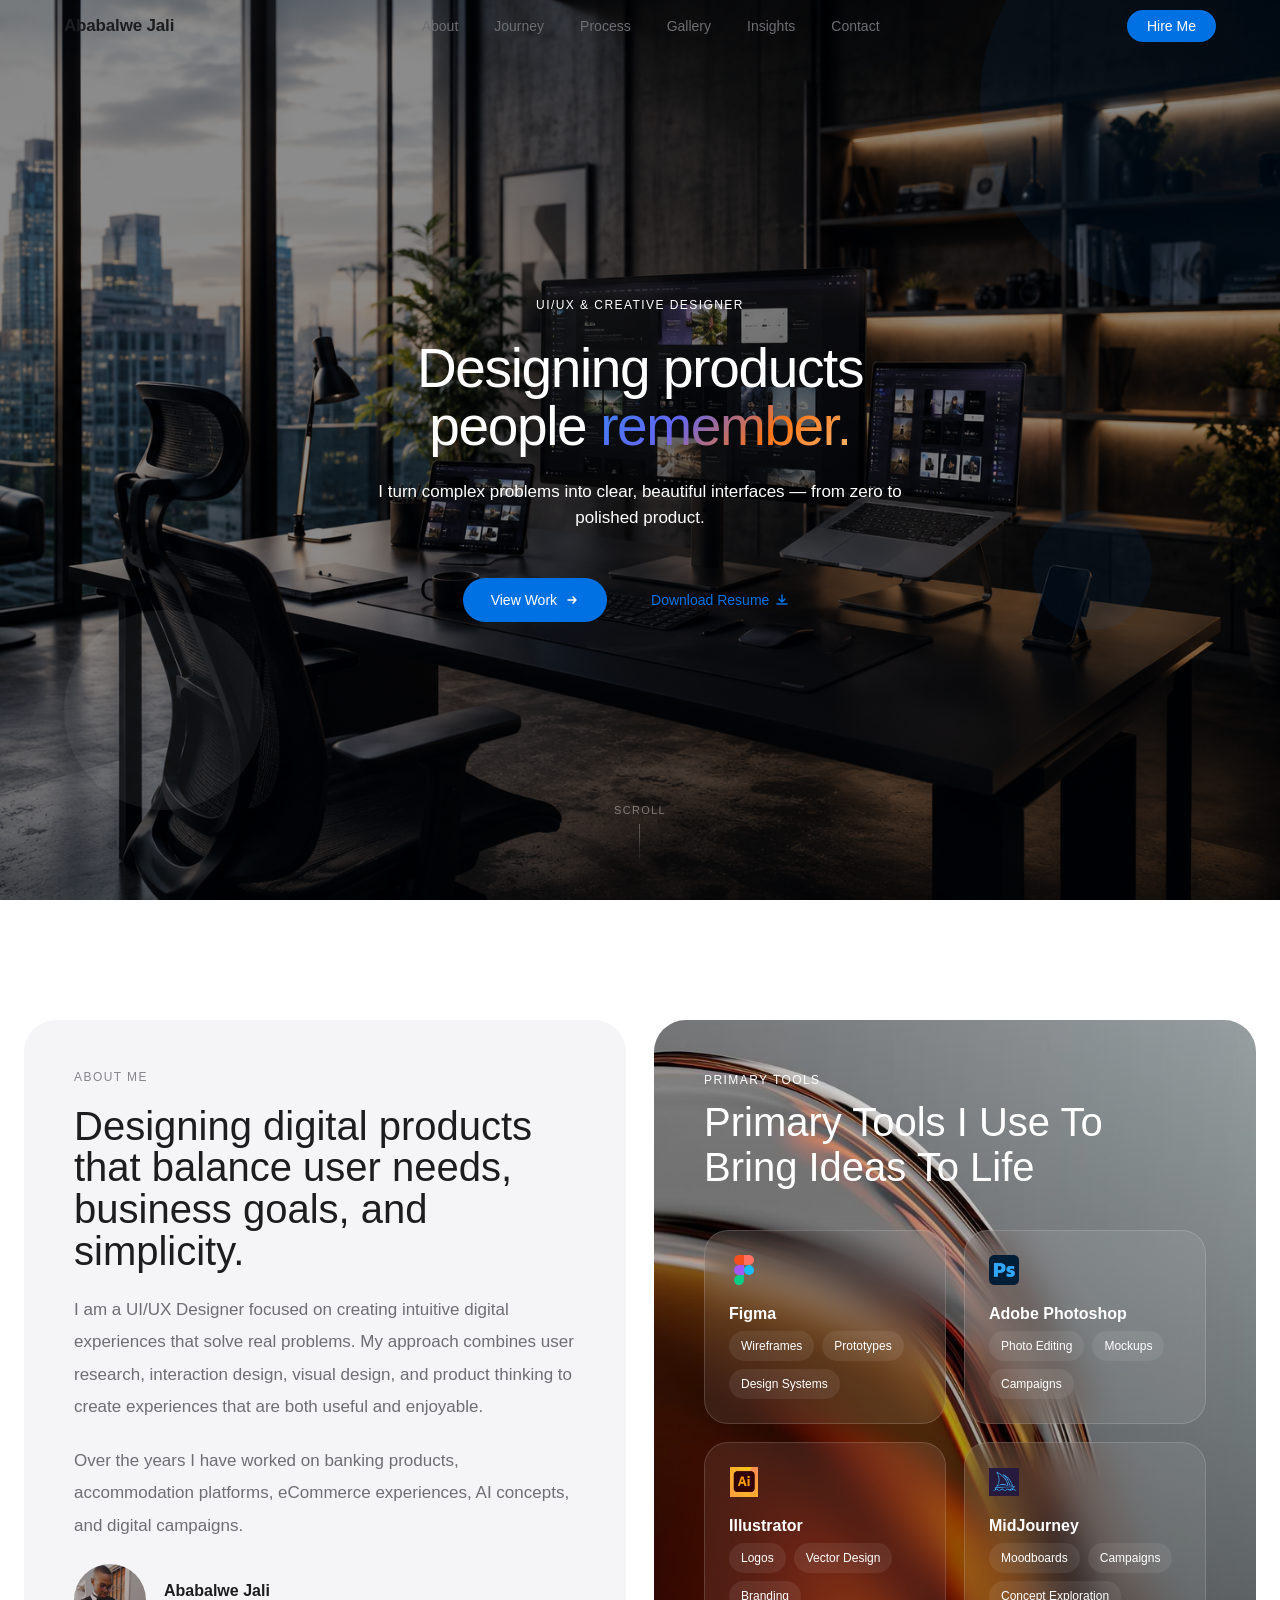
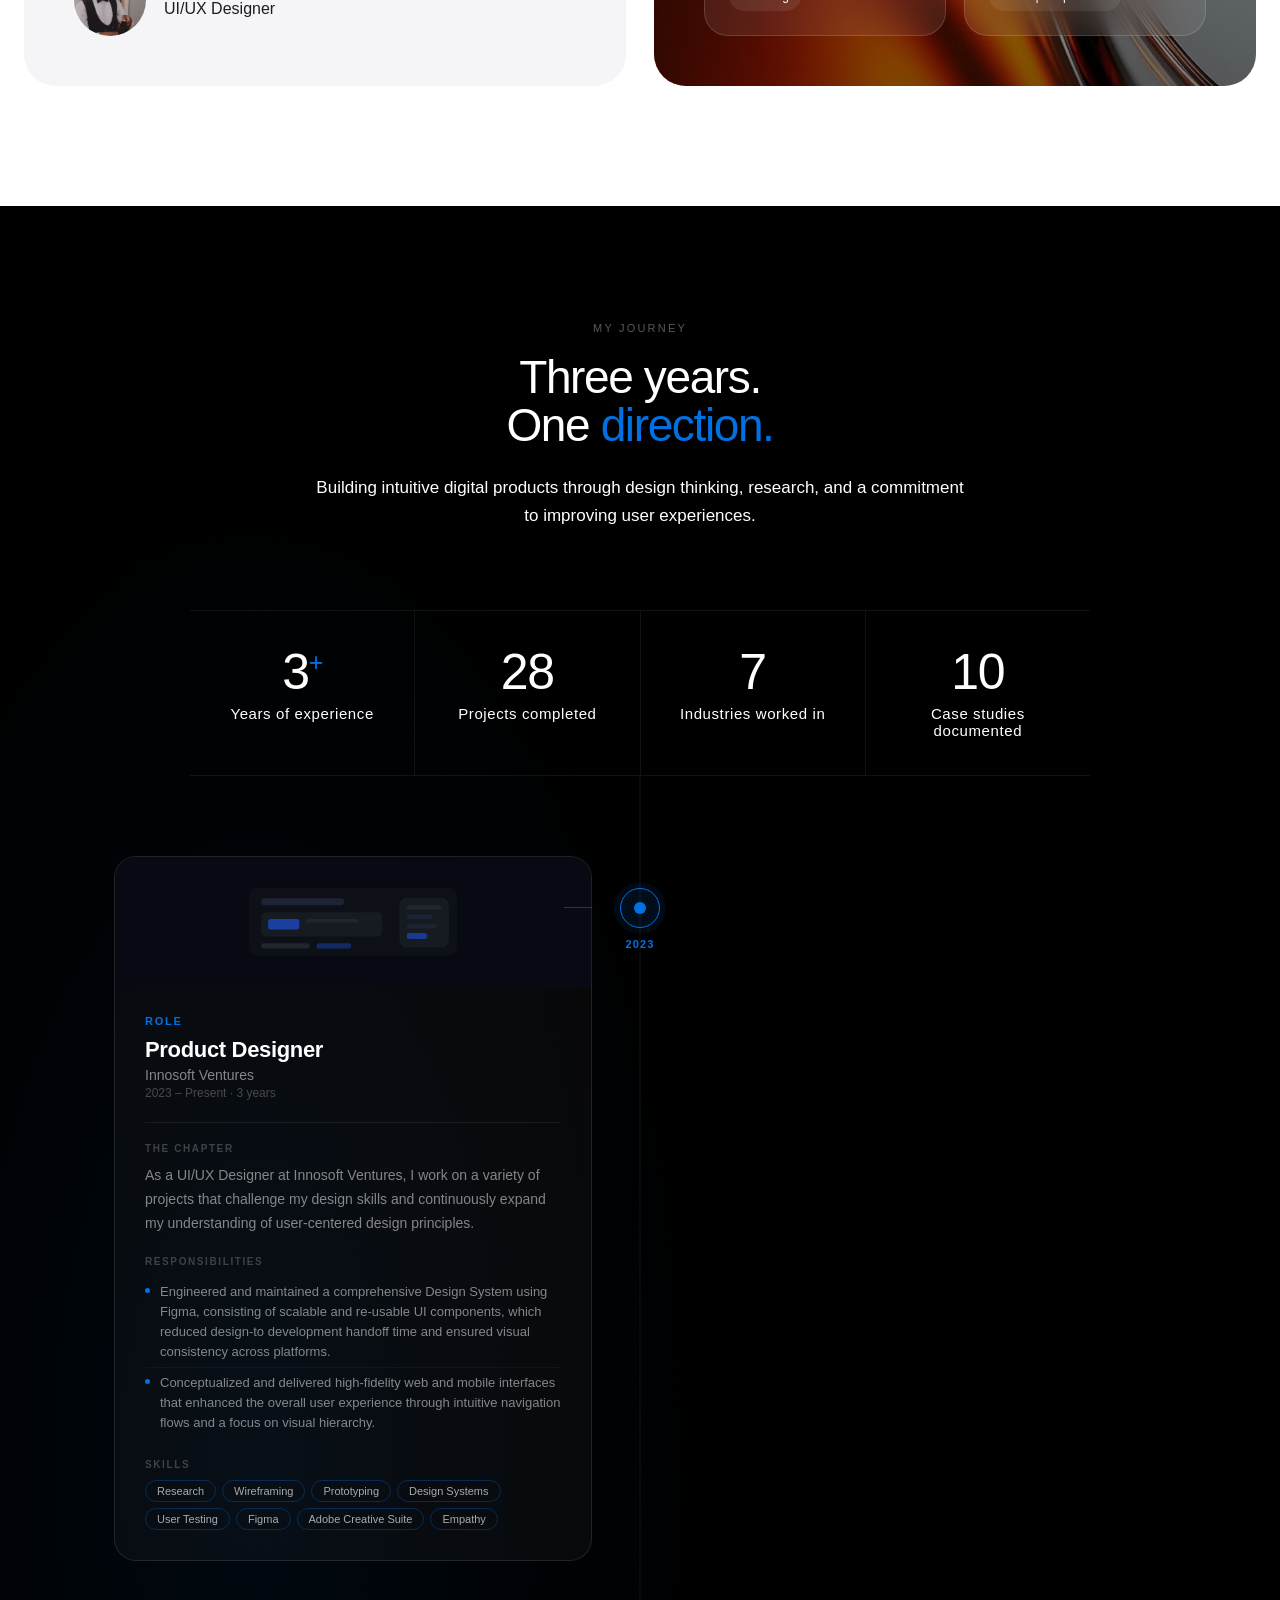
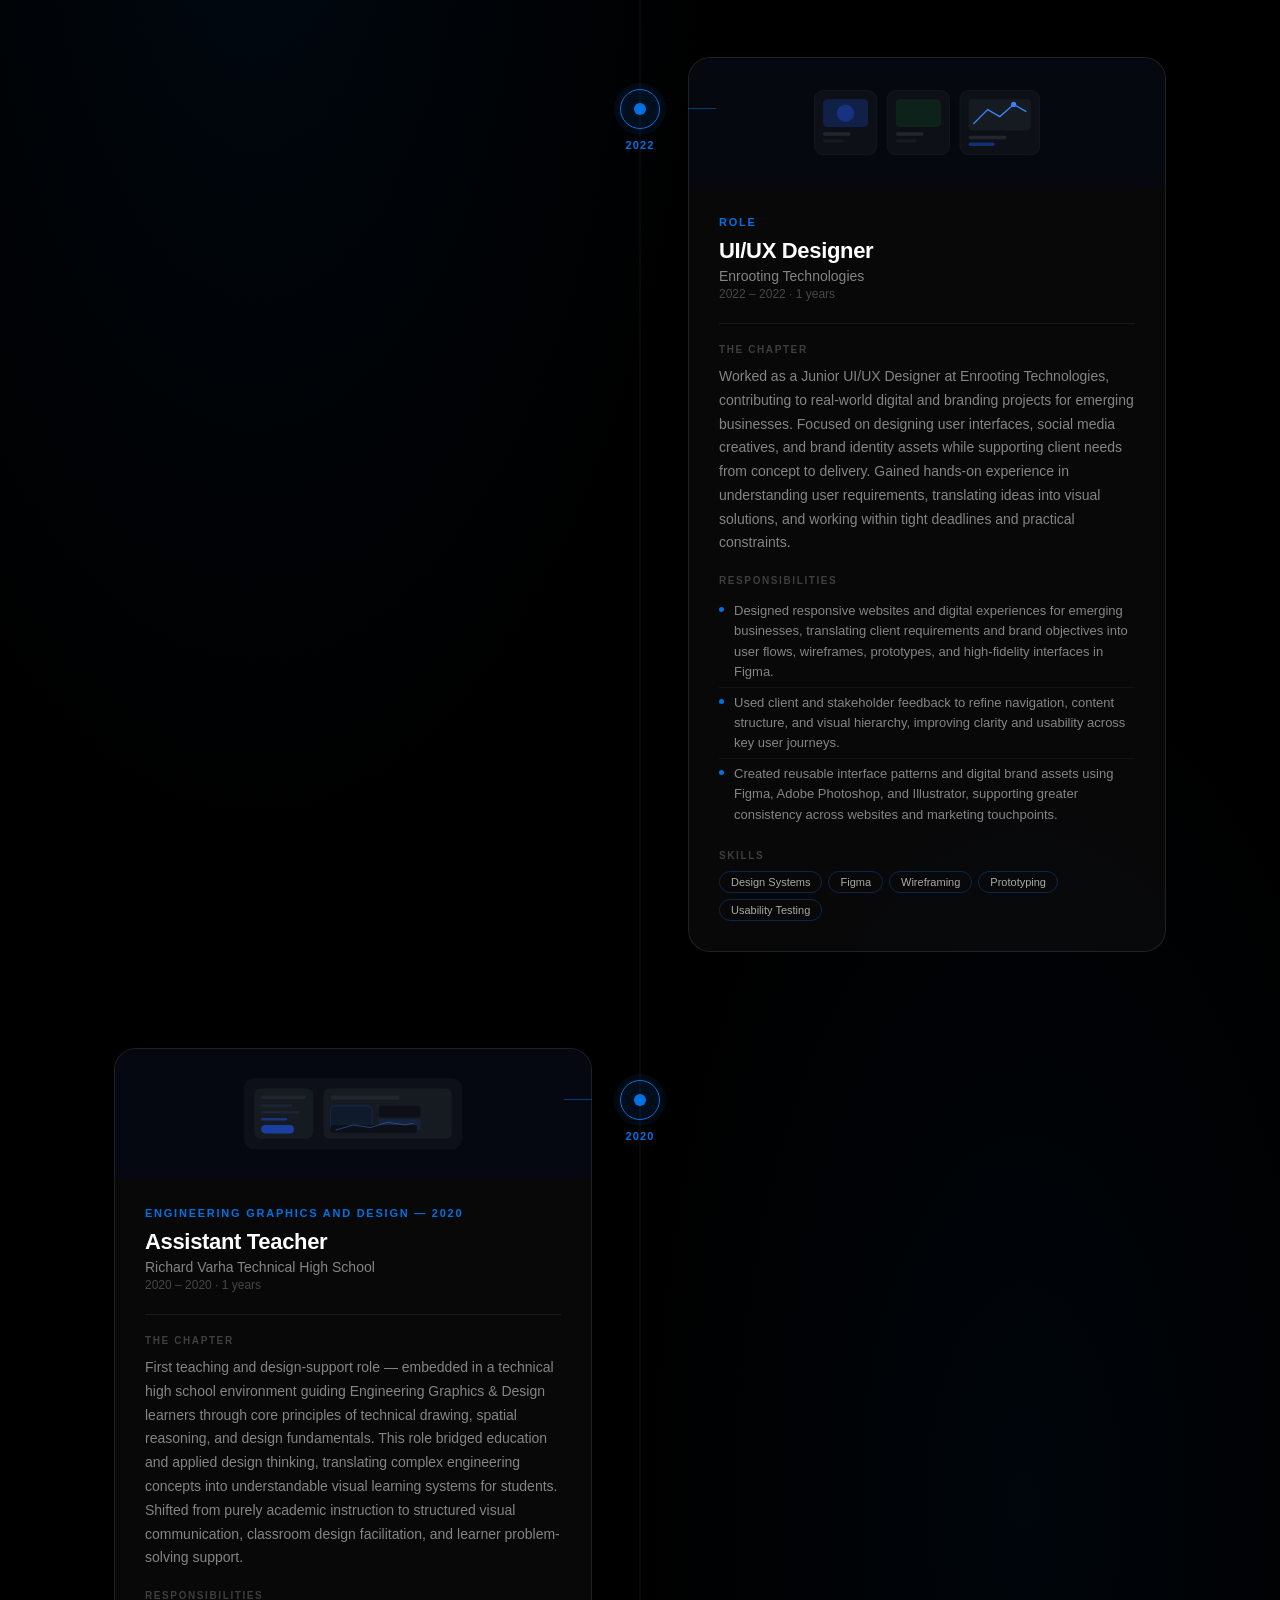
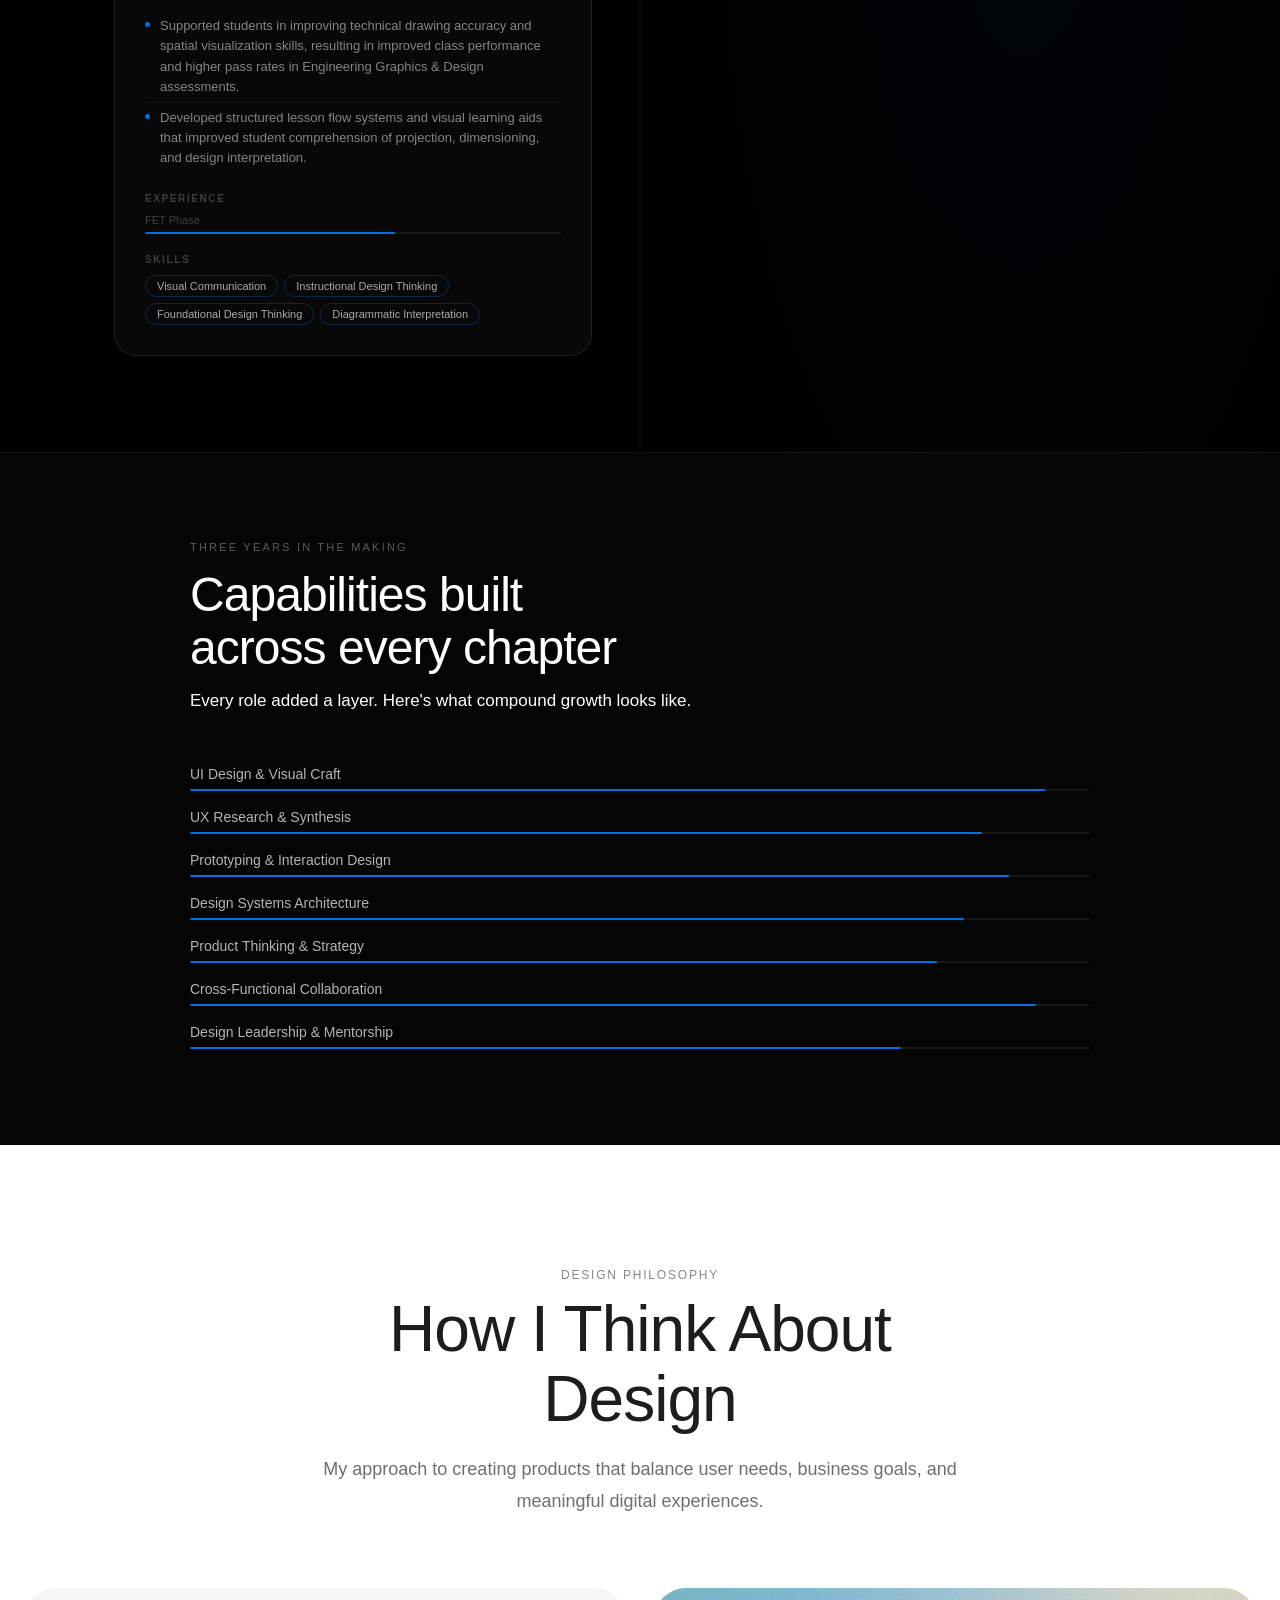
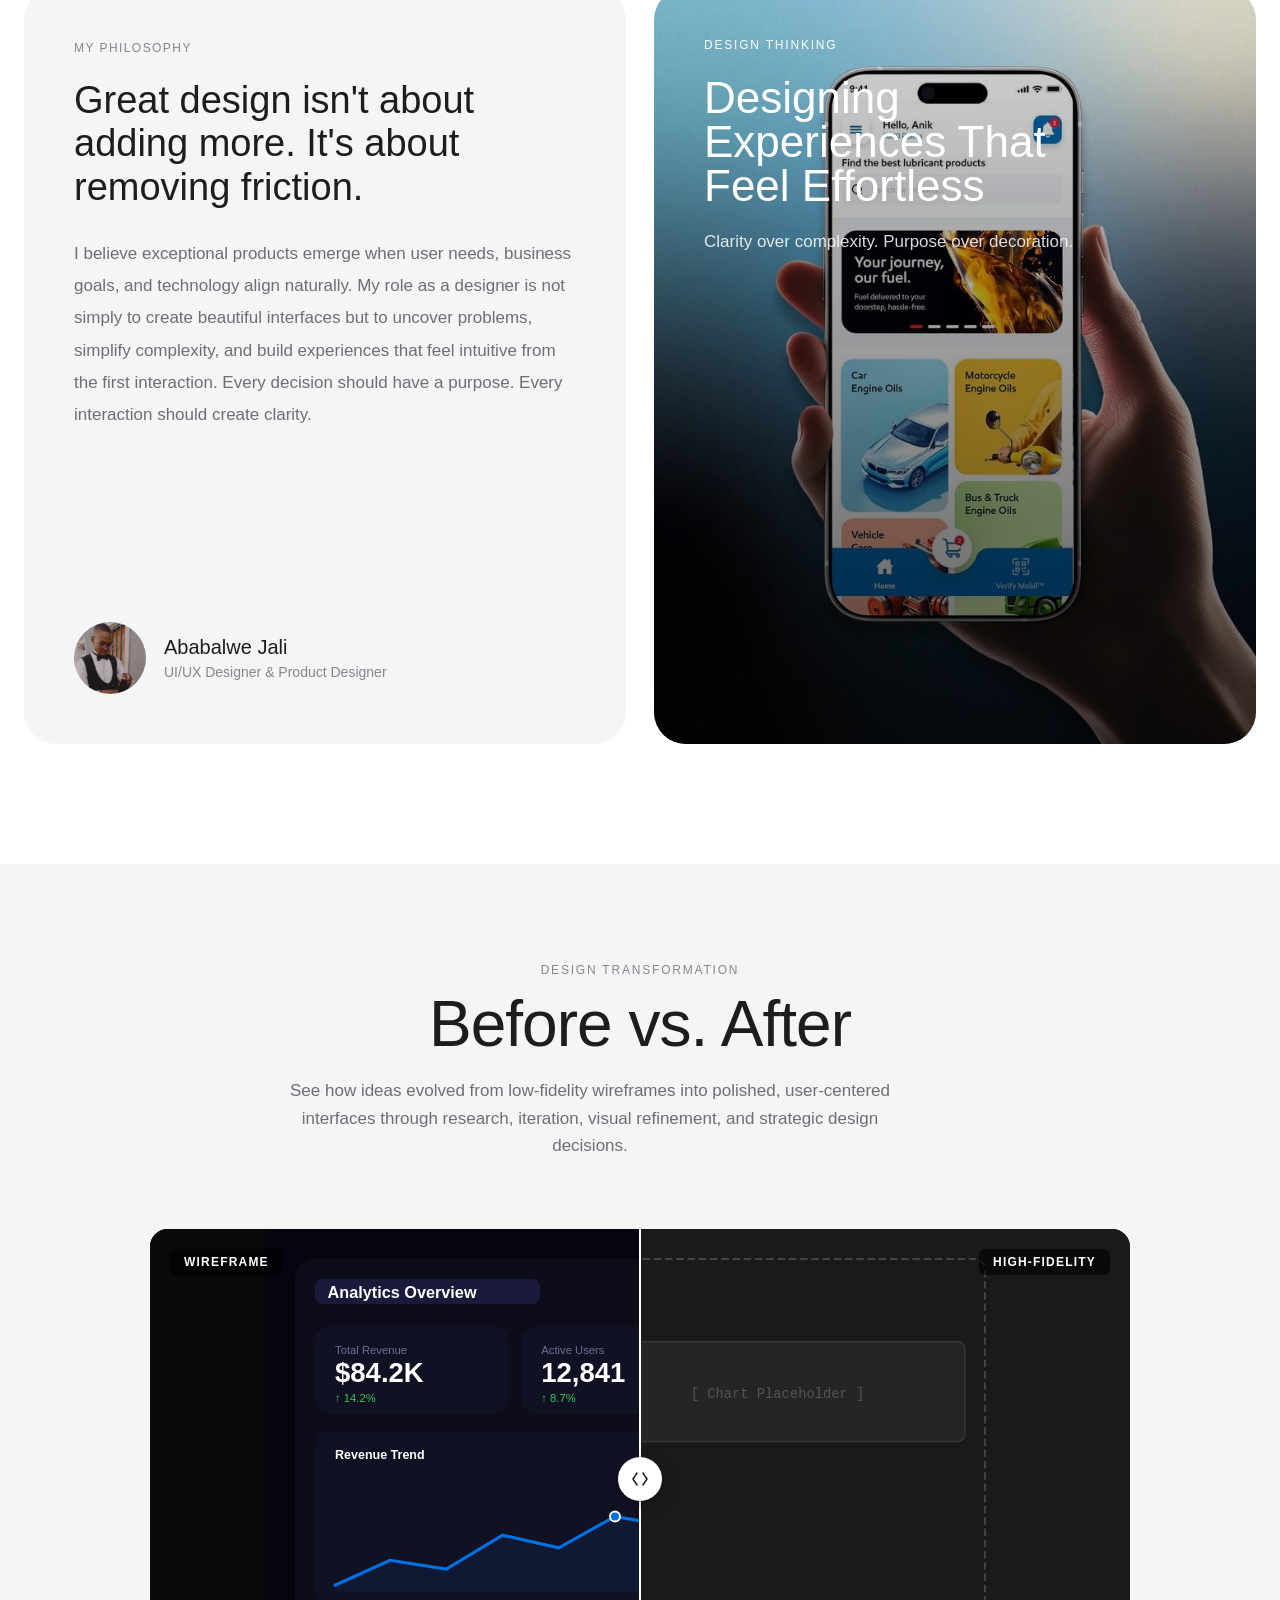
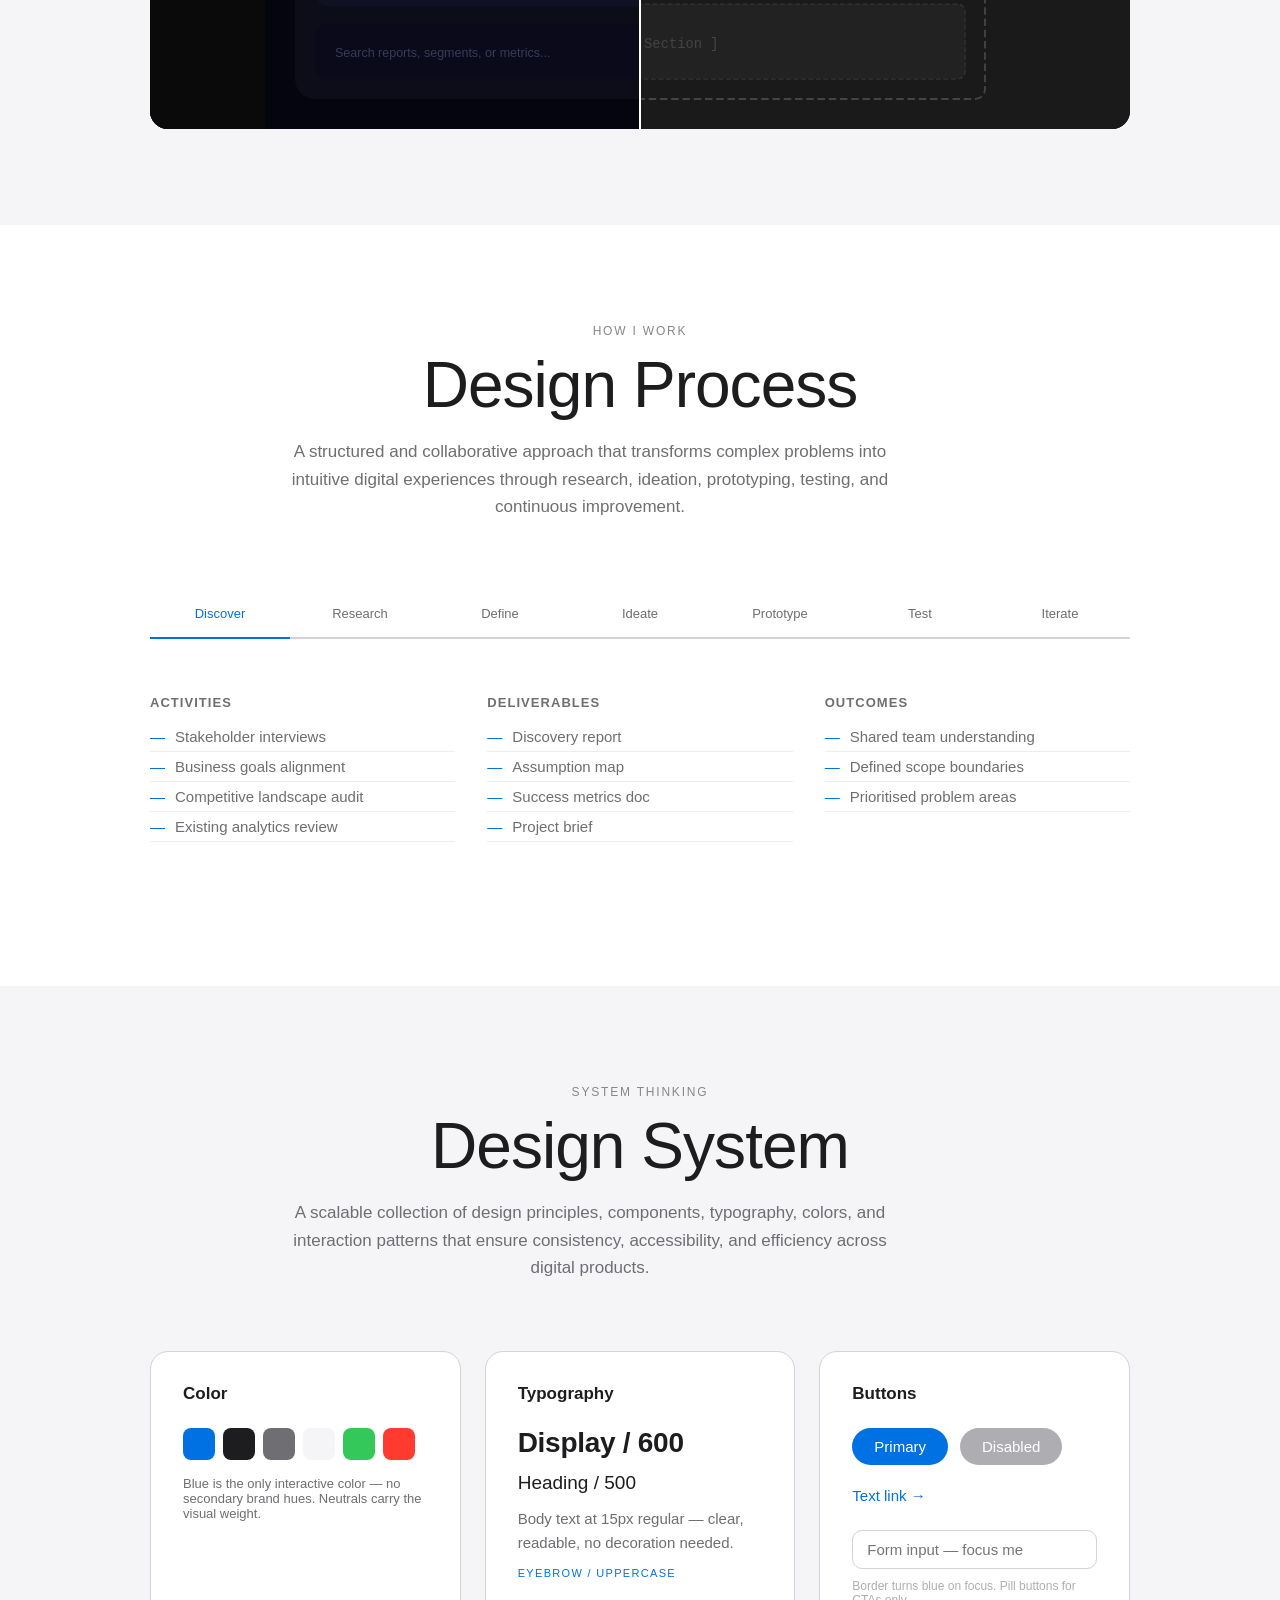
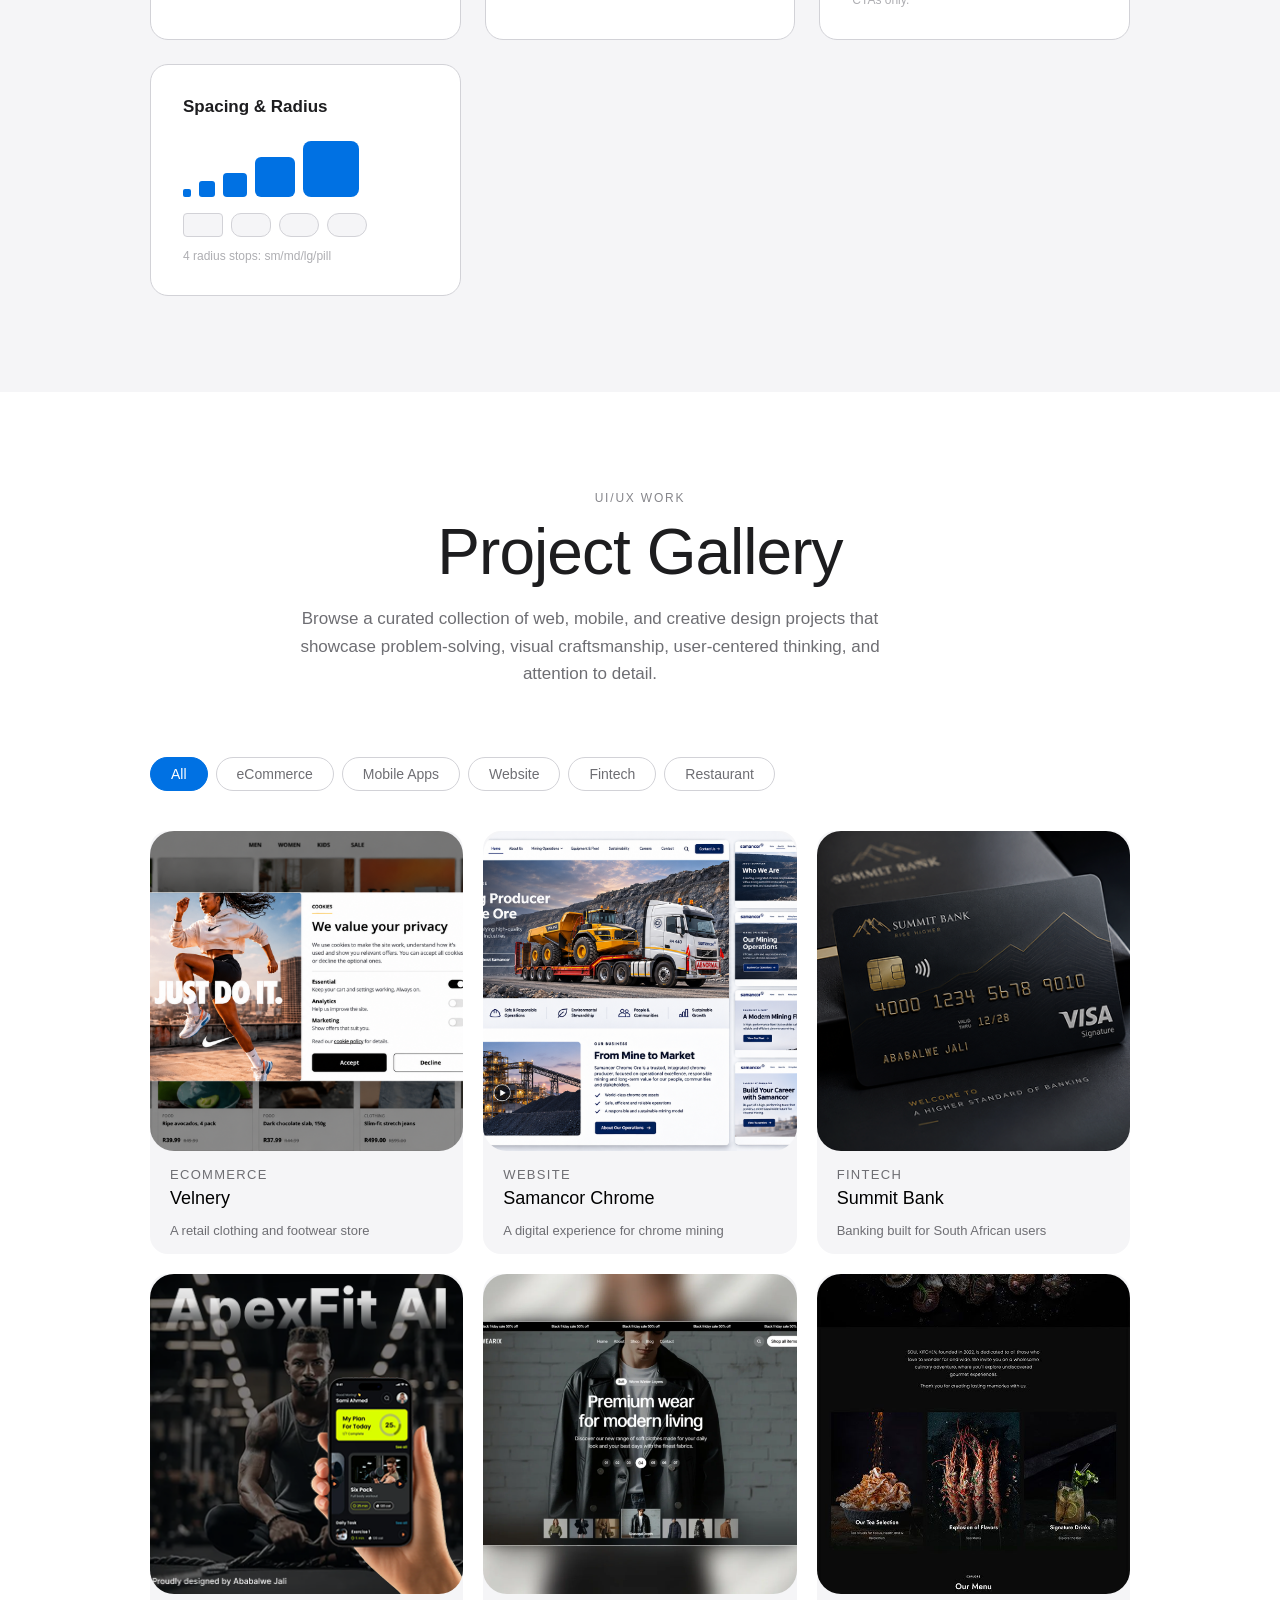
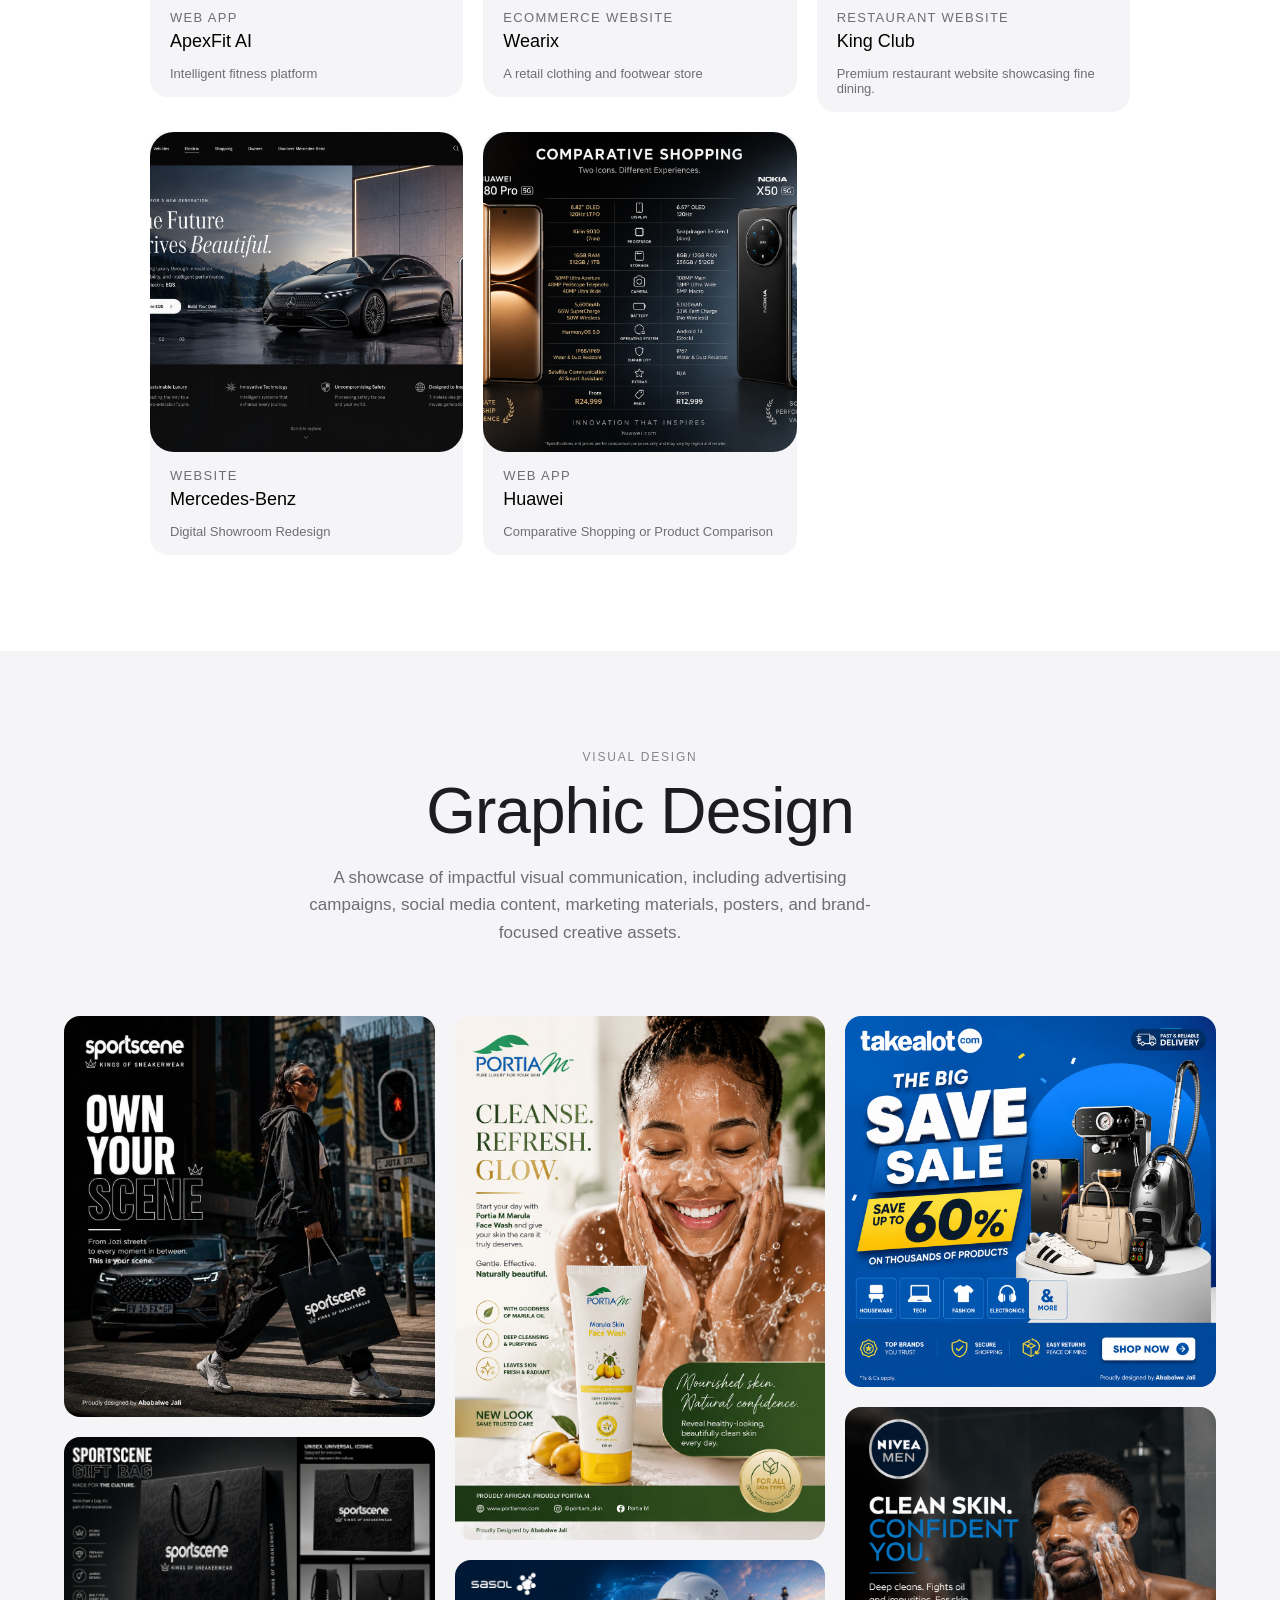
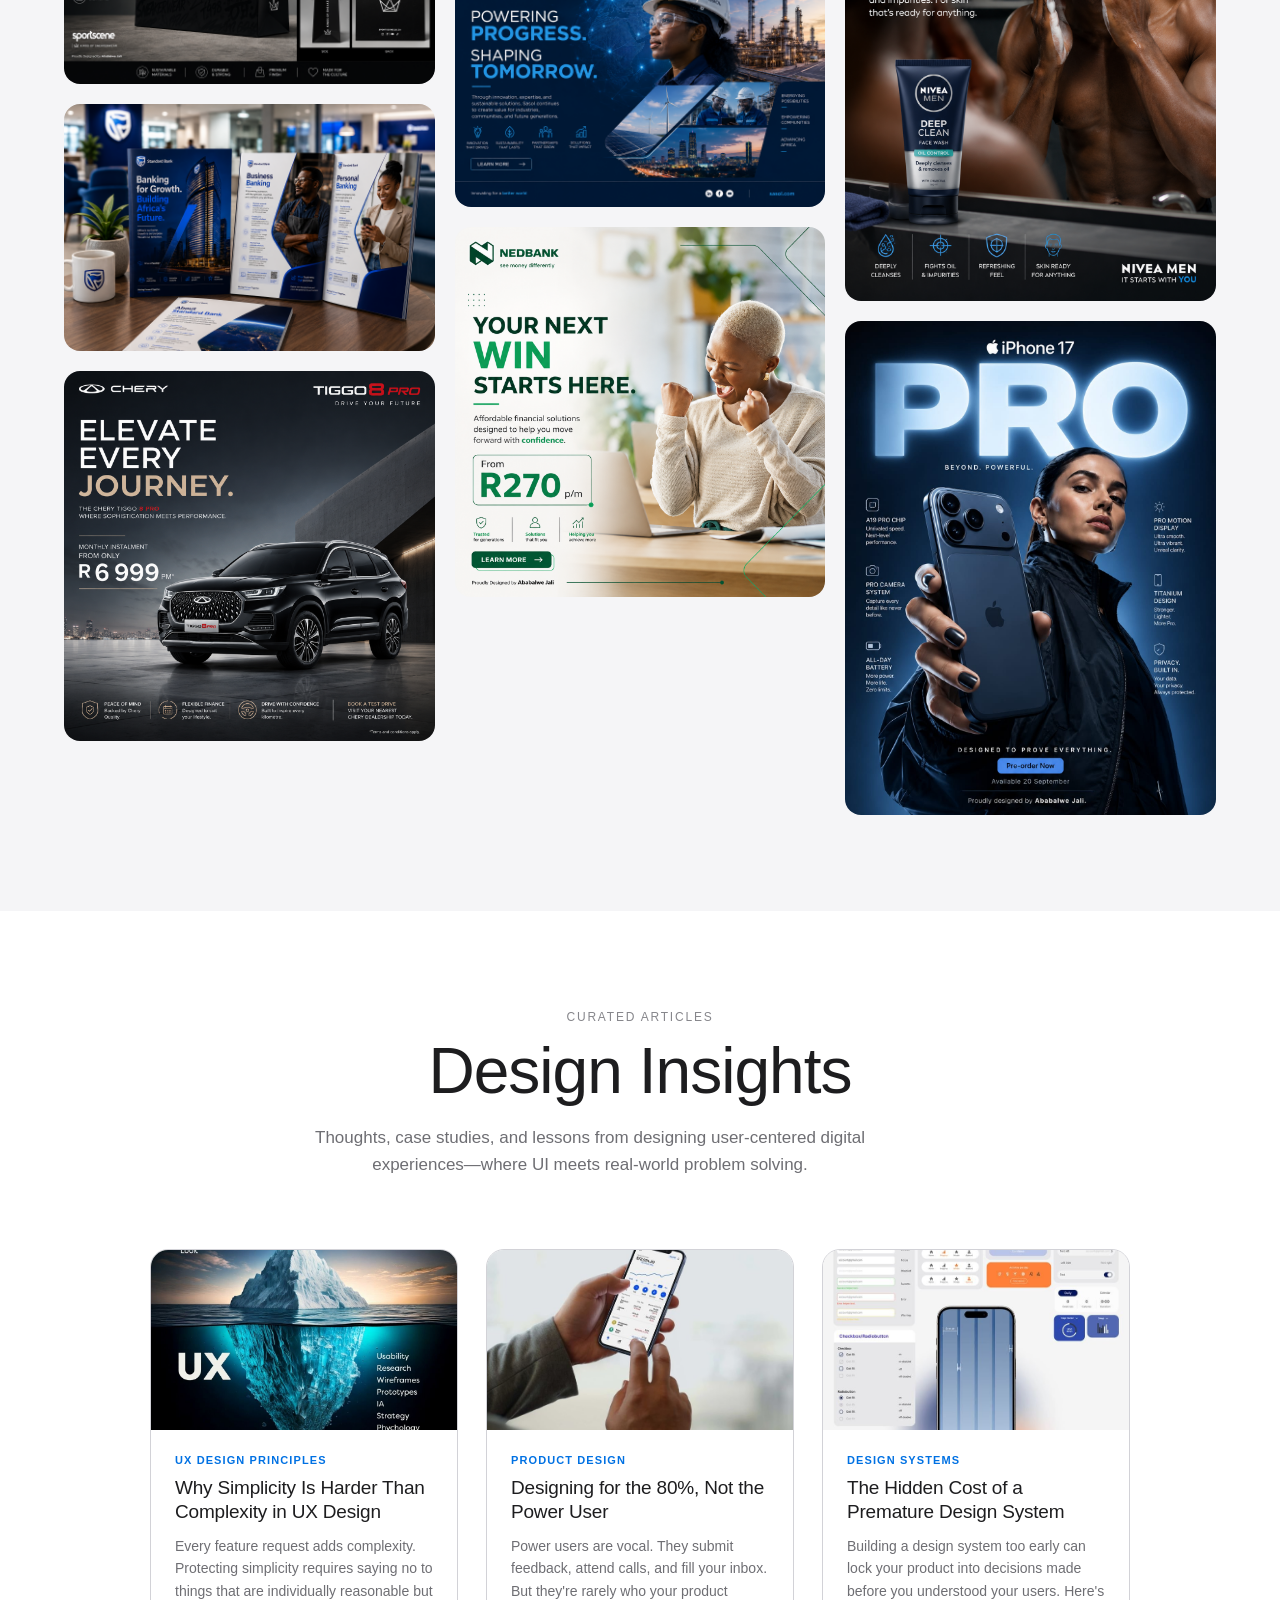
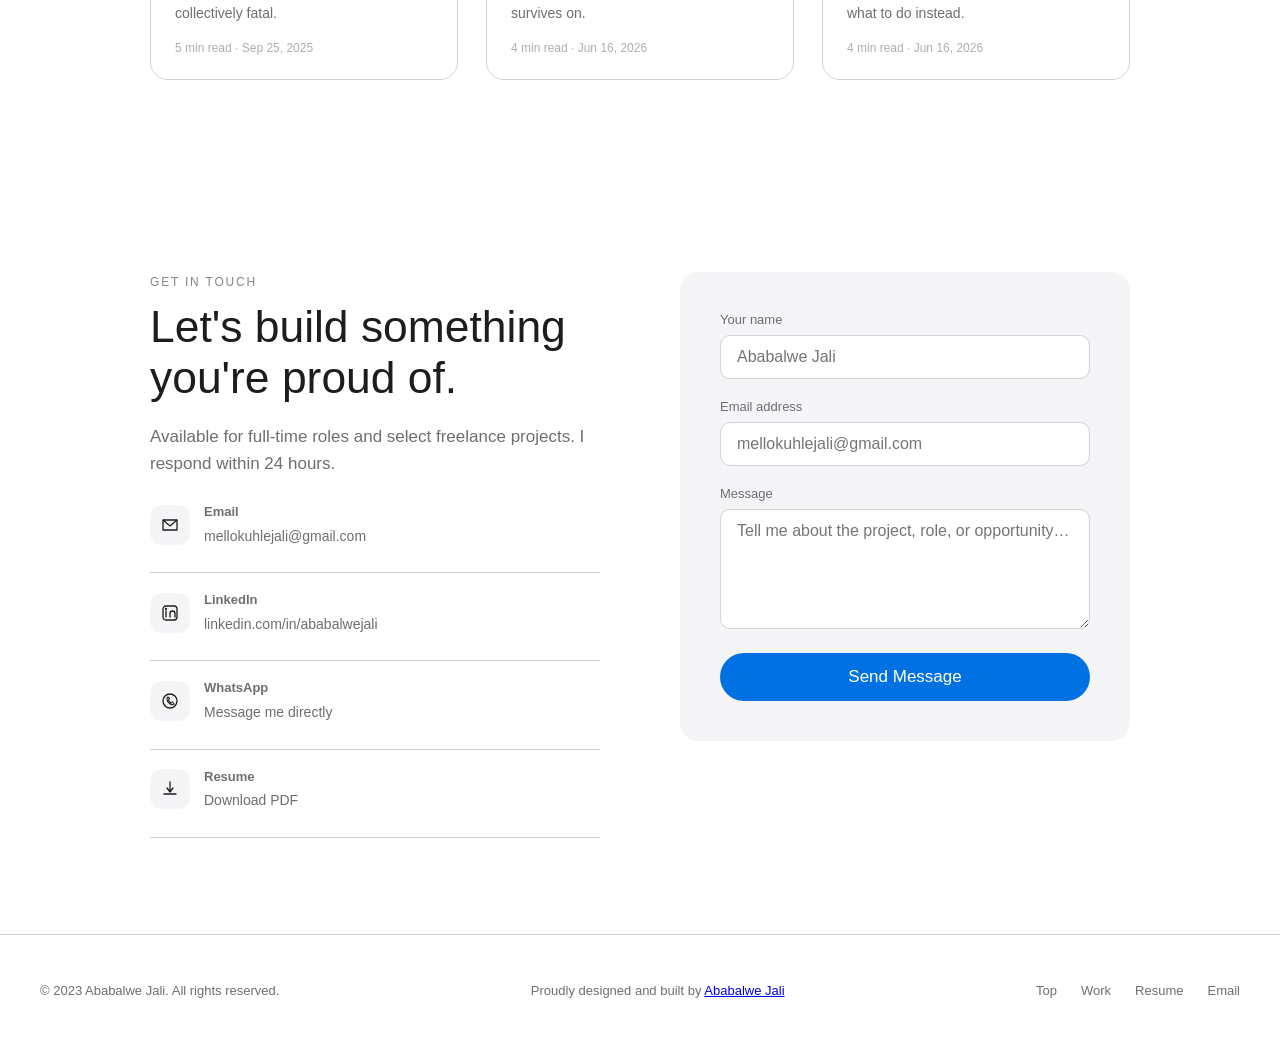
==== commit cec2f499: "Google-verification" ====
--- a/docs/index.html
+++ b/docs/index.html
@@ -3,7 +3,7 @@
 <head>
     <meta charset="UTF-8">
     <meta name="viewport" content="width=device-width, initial-scale=1.0">
-    <meta name="google-site-verification" content="H-P9O2aEce2T4pCd7aHzKAomK_gOY6I6DhxRUm5_3rs"/>
+    <meta name="google-site-verification" content="H-P9O2aEce2T4pCd7aHzKAomK_gOY6I6DhxRUm5_3rs" />
     <meta name="description" content="UI/UX & Creative Designer portfolio — crafting premium digital experiences.">
     <link rel="stylesheet" href="CSS/style.css">
     <title>Ababalwe Jali — UI/UX & Creative Designer</title>
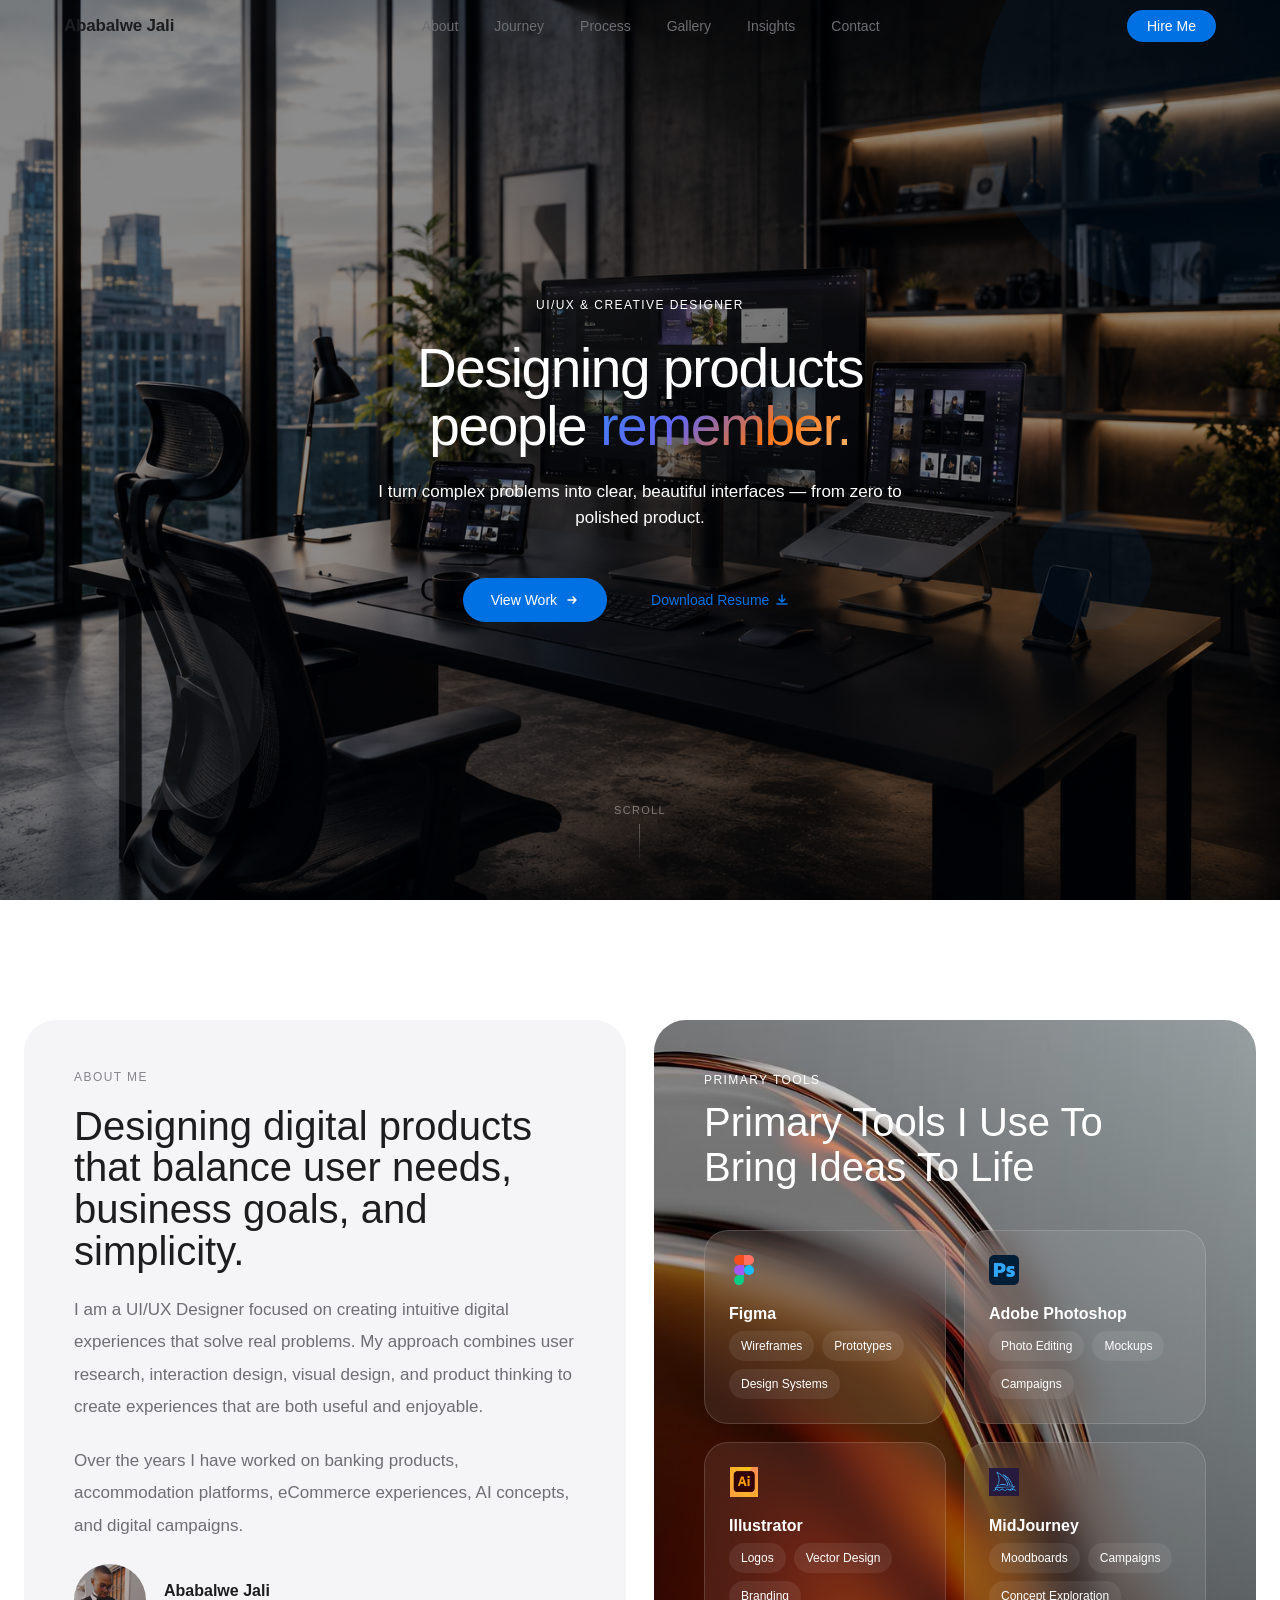
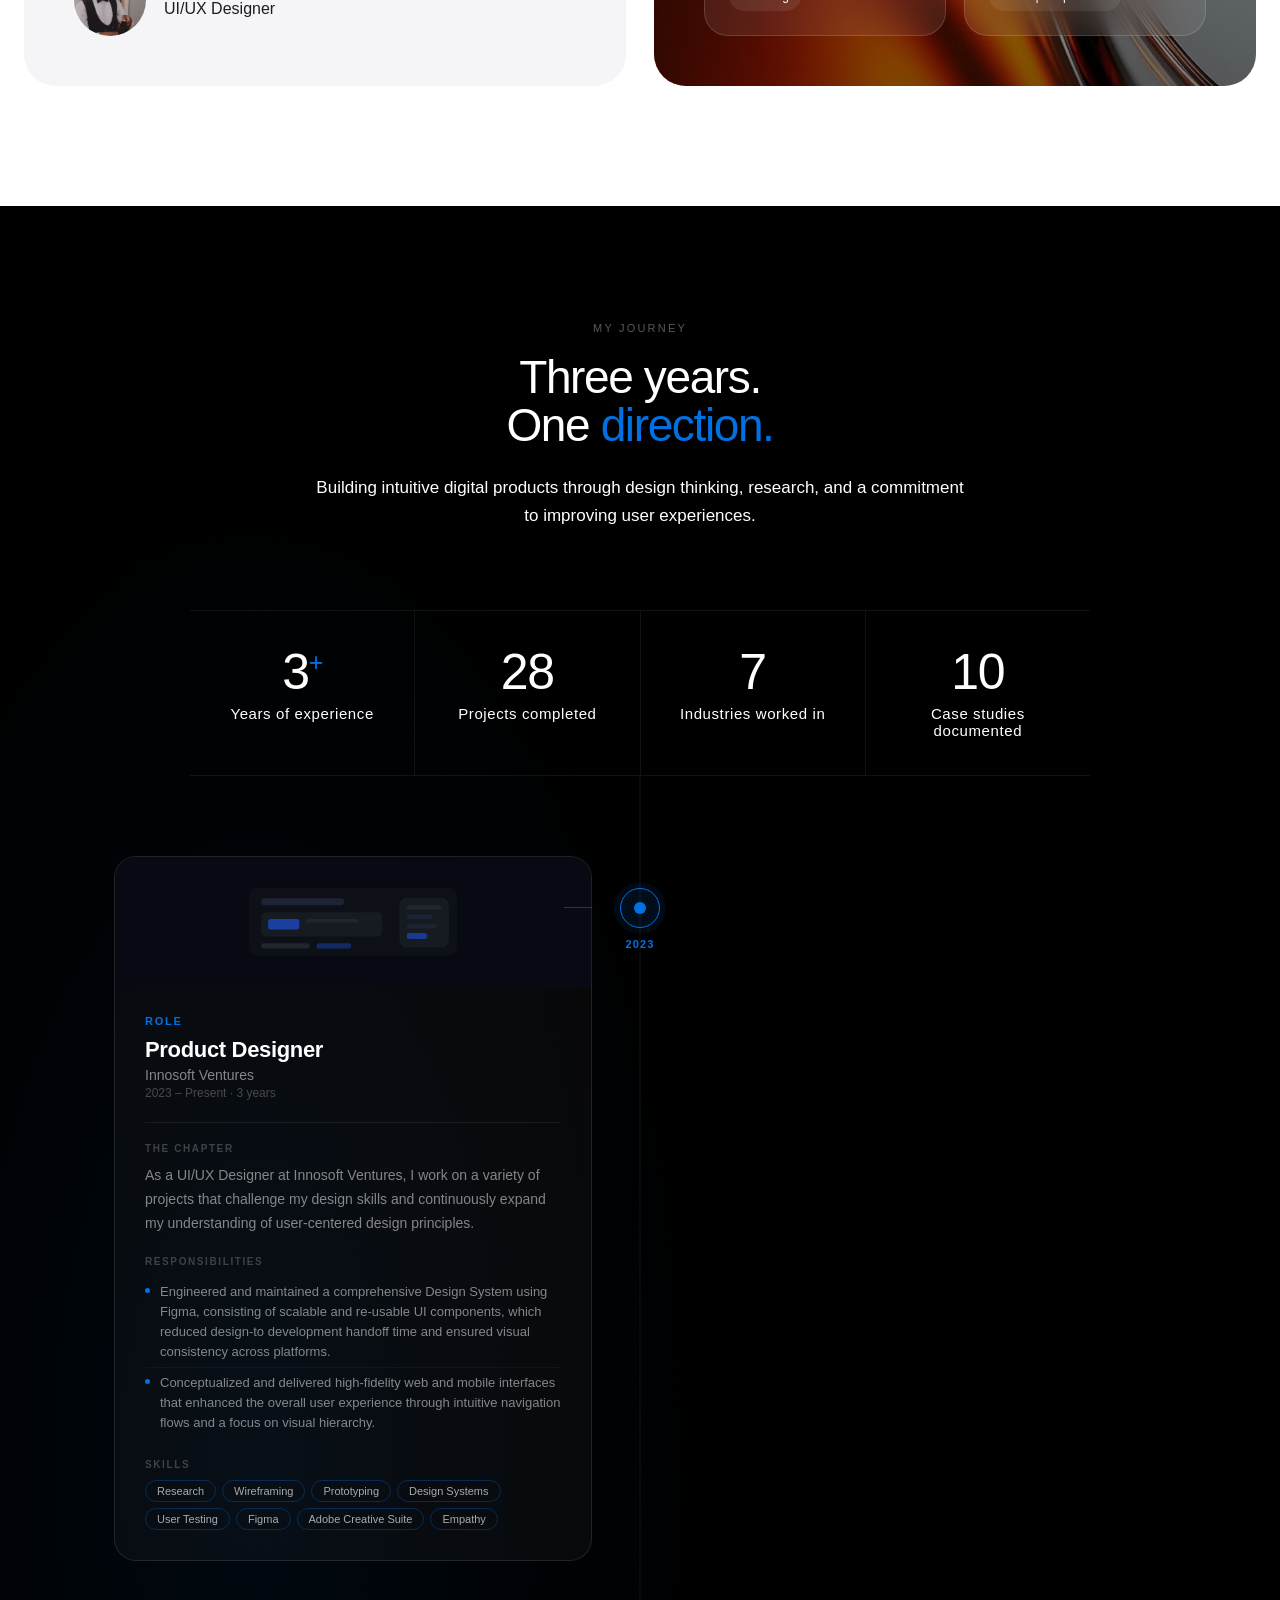
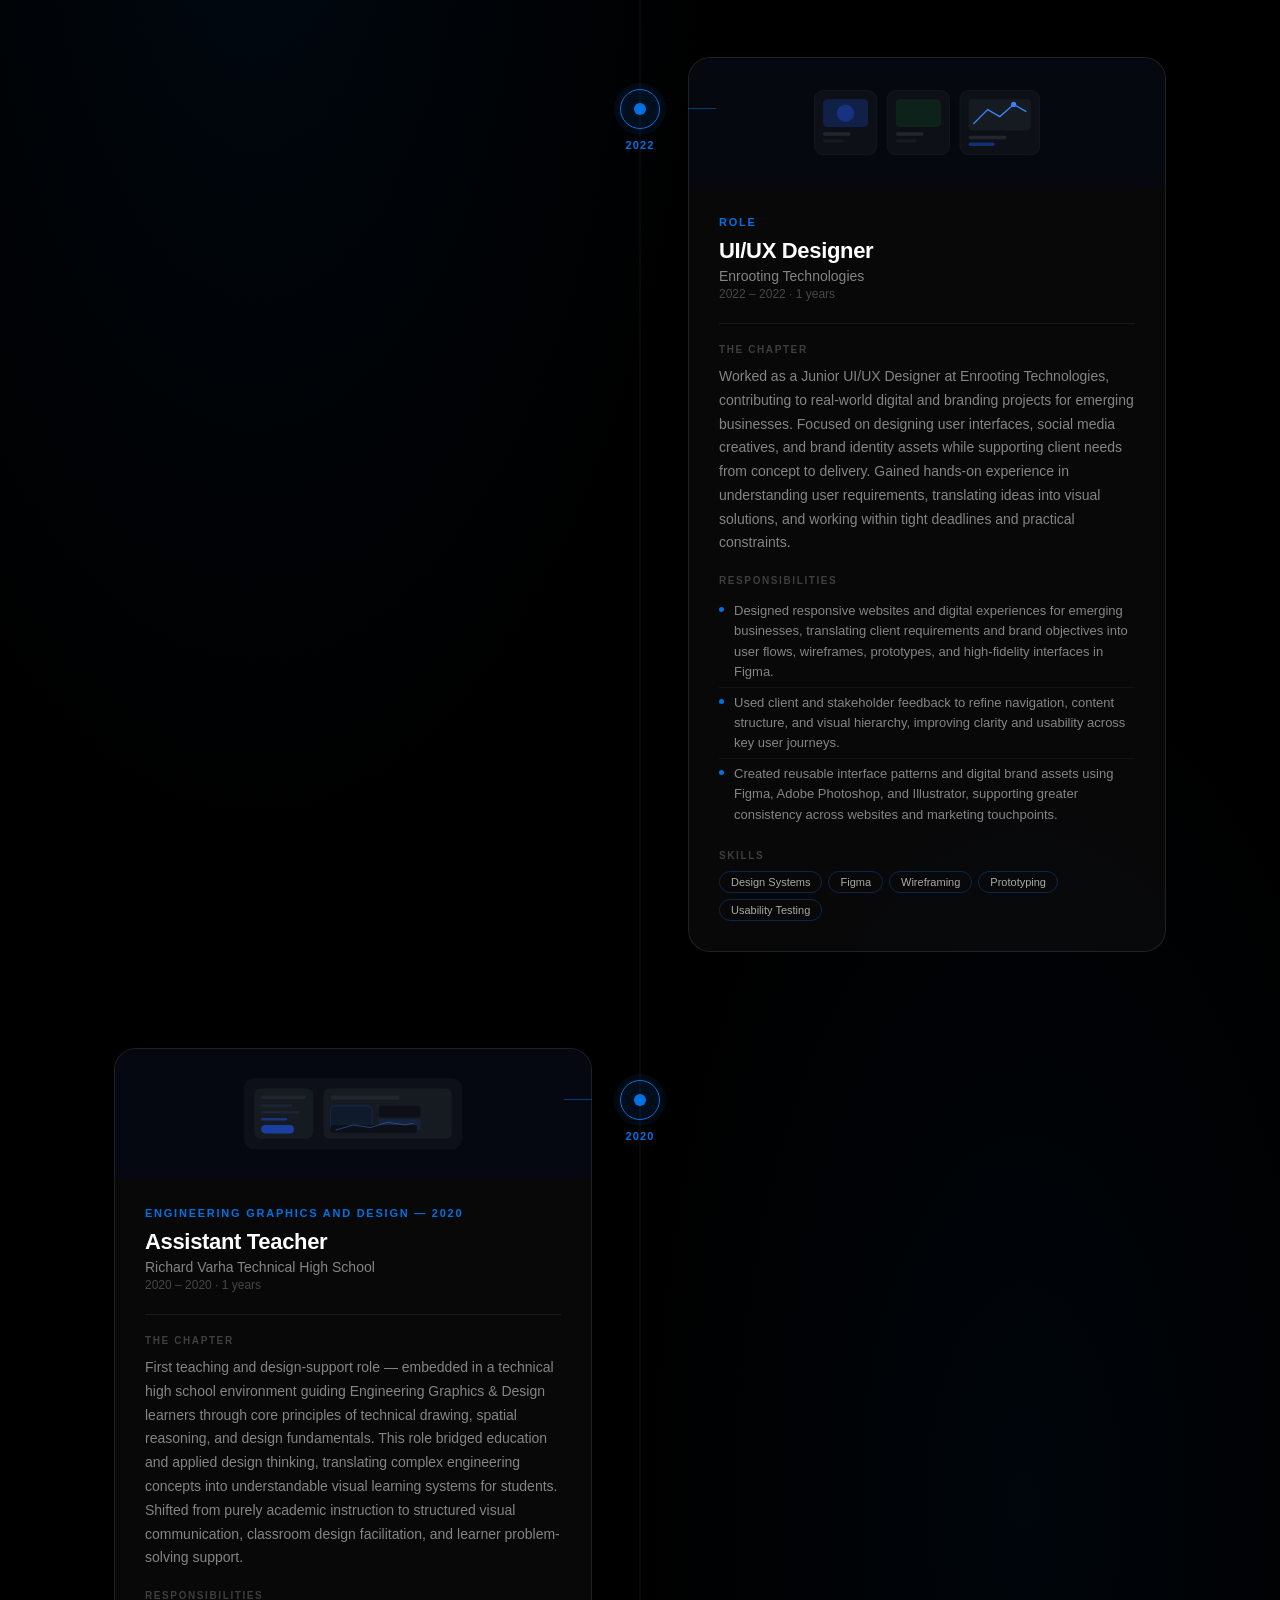
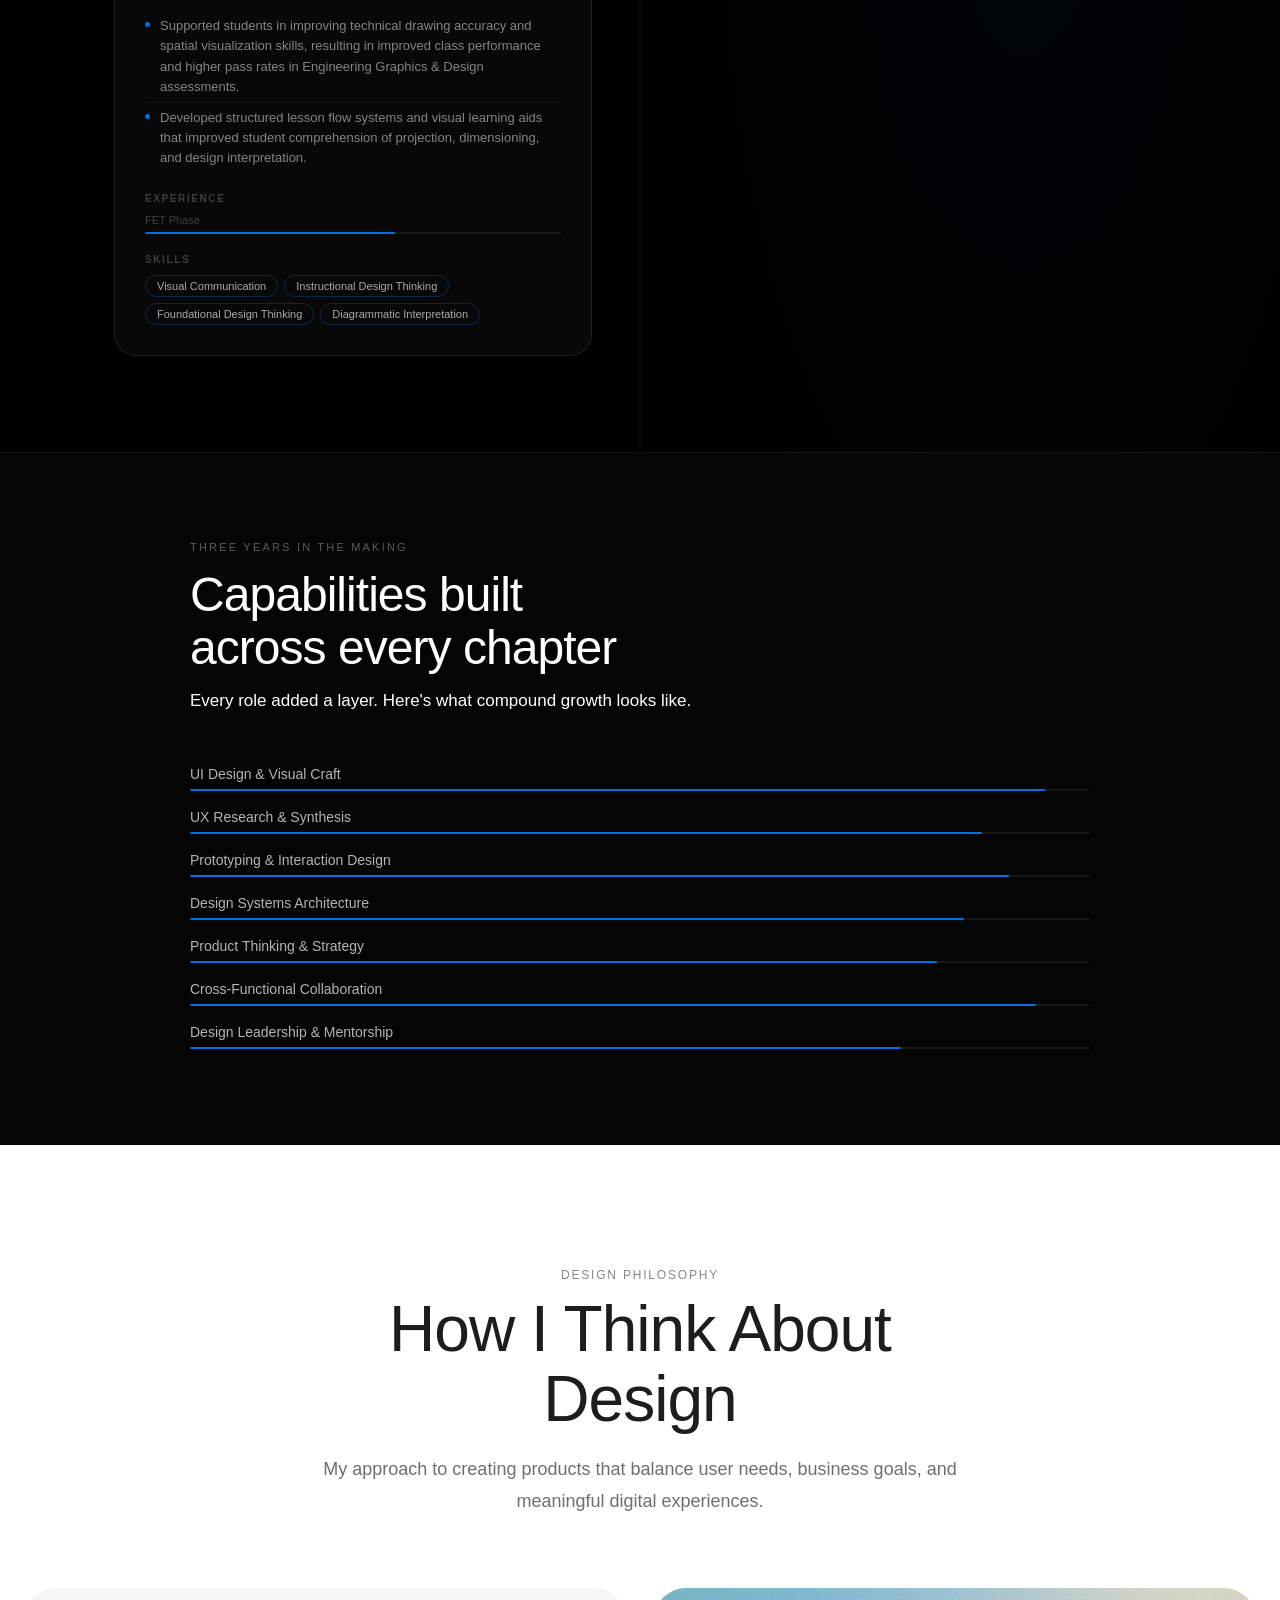
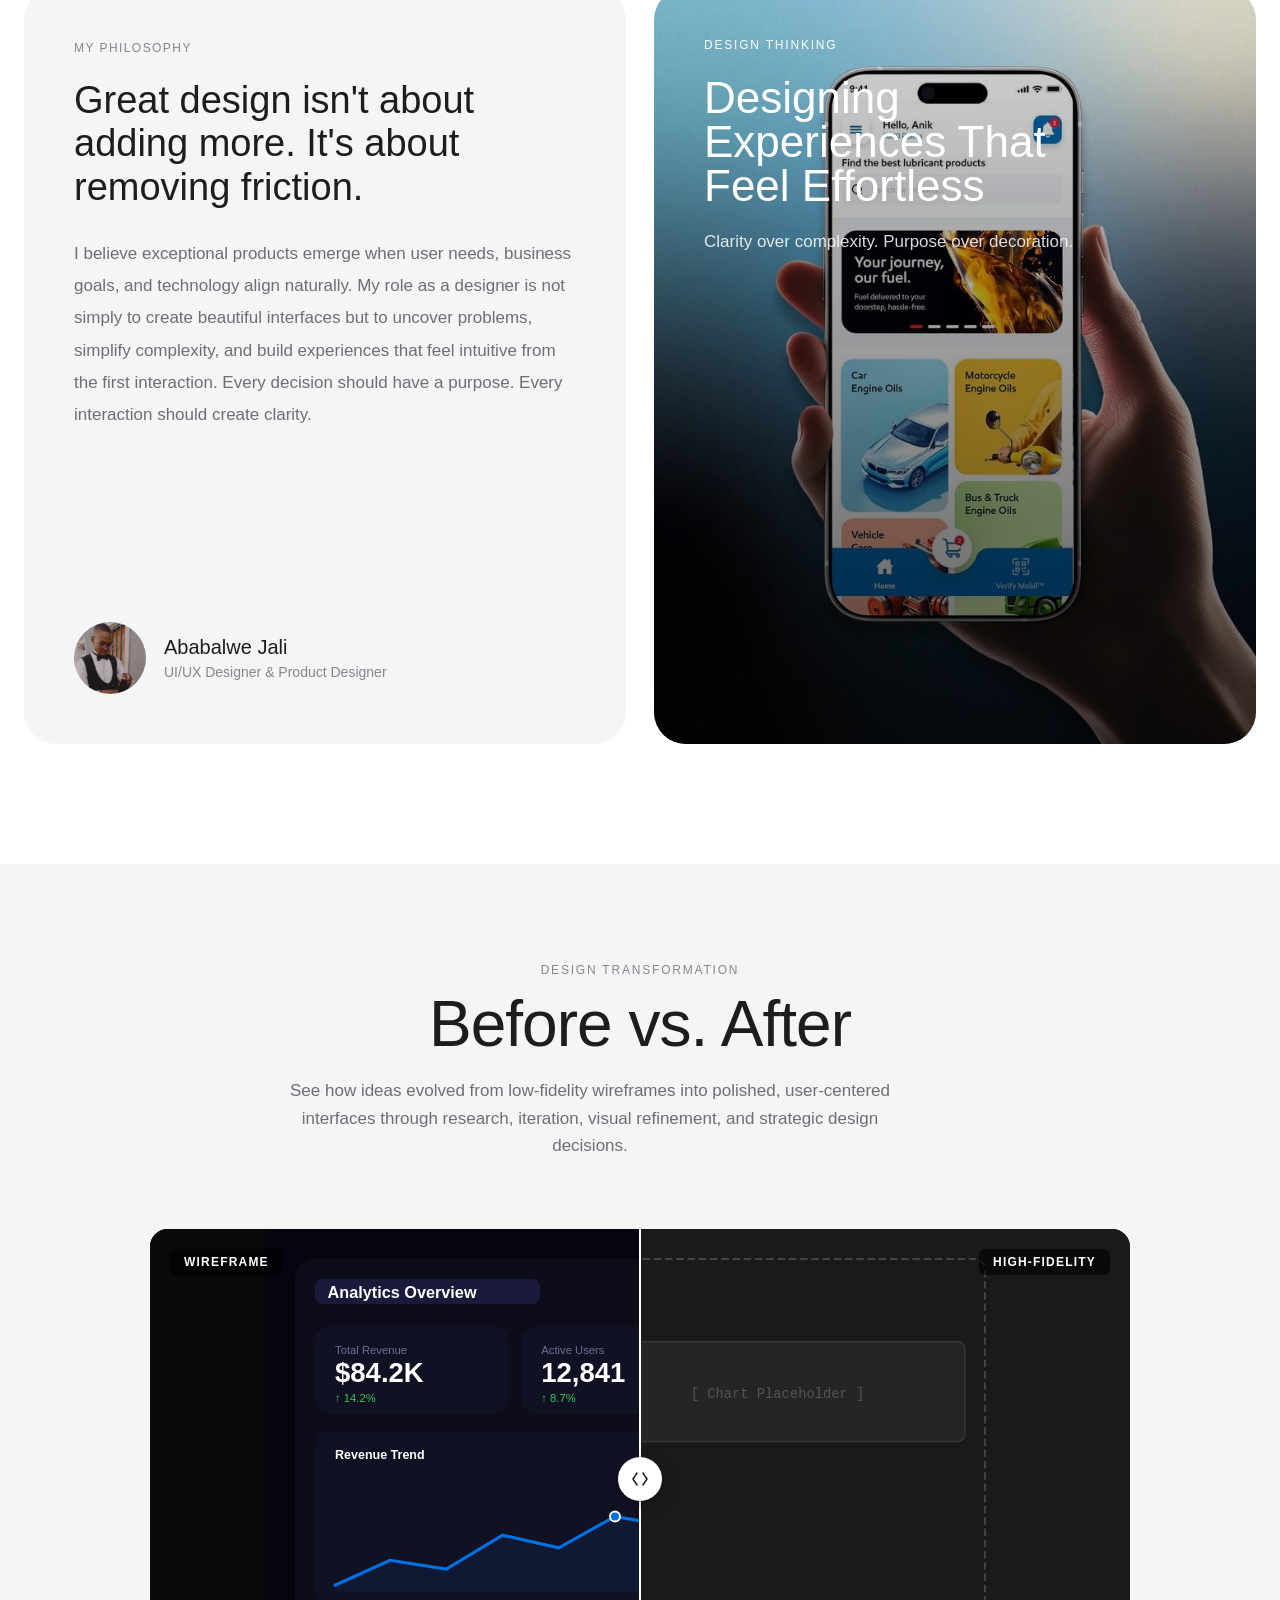
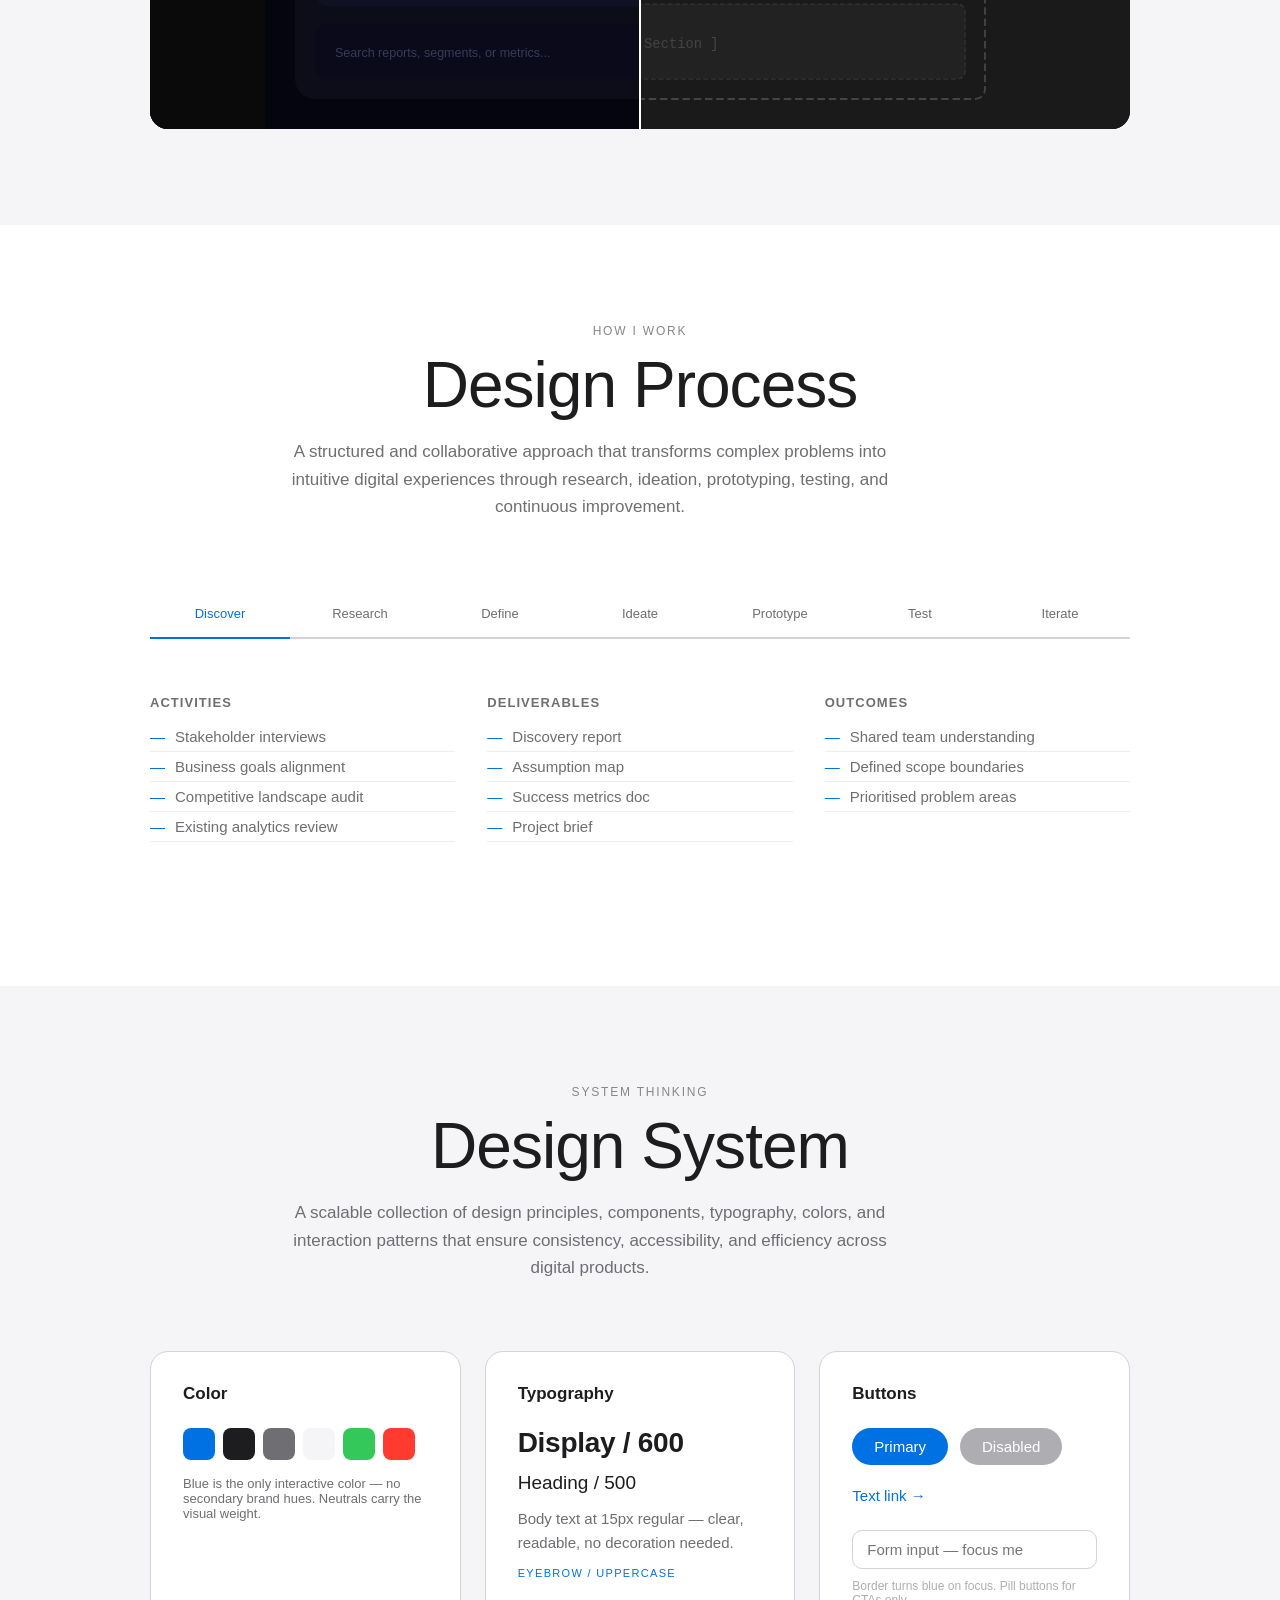
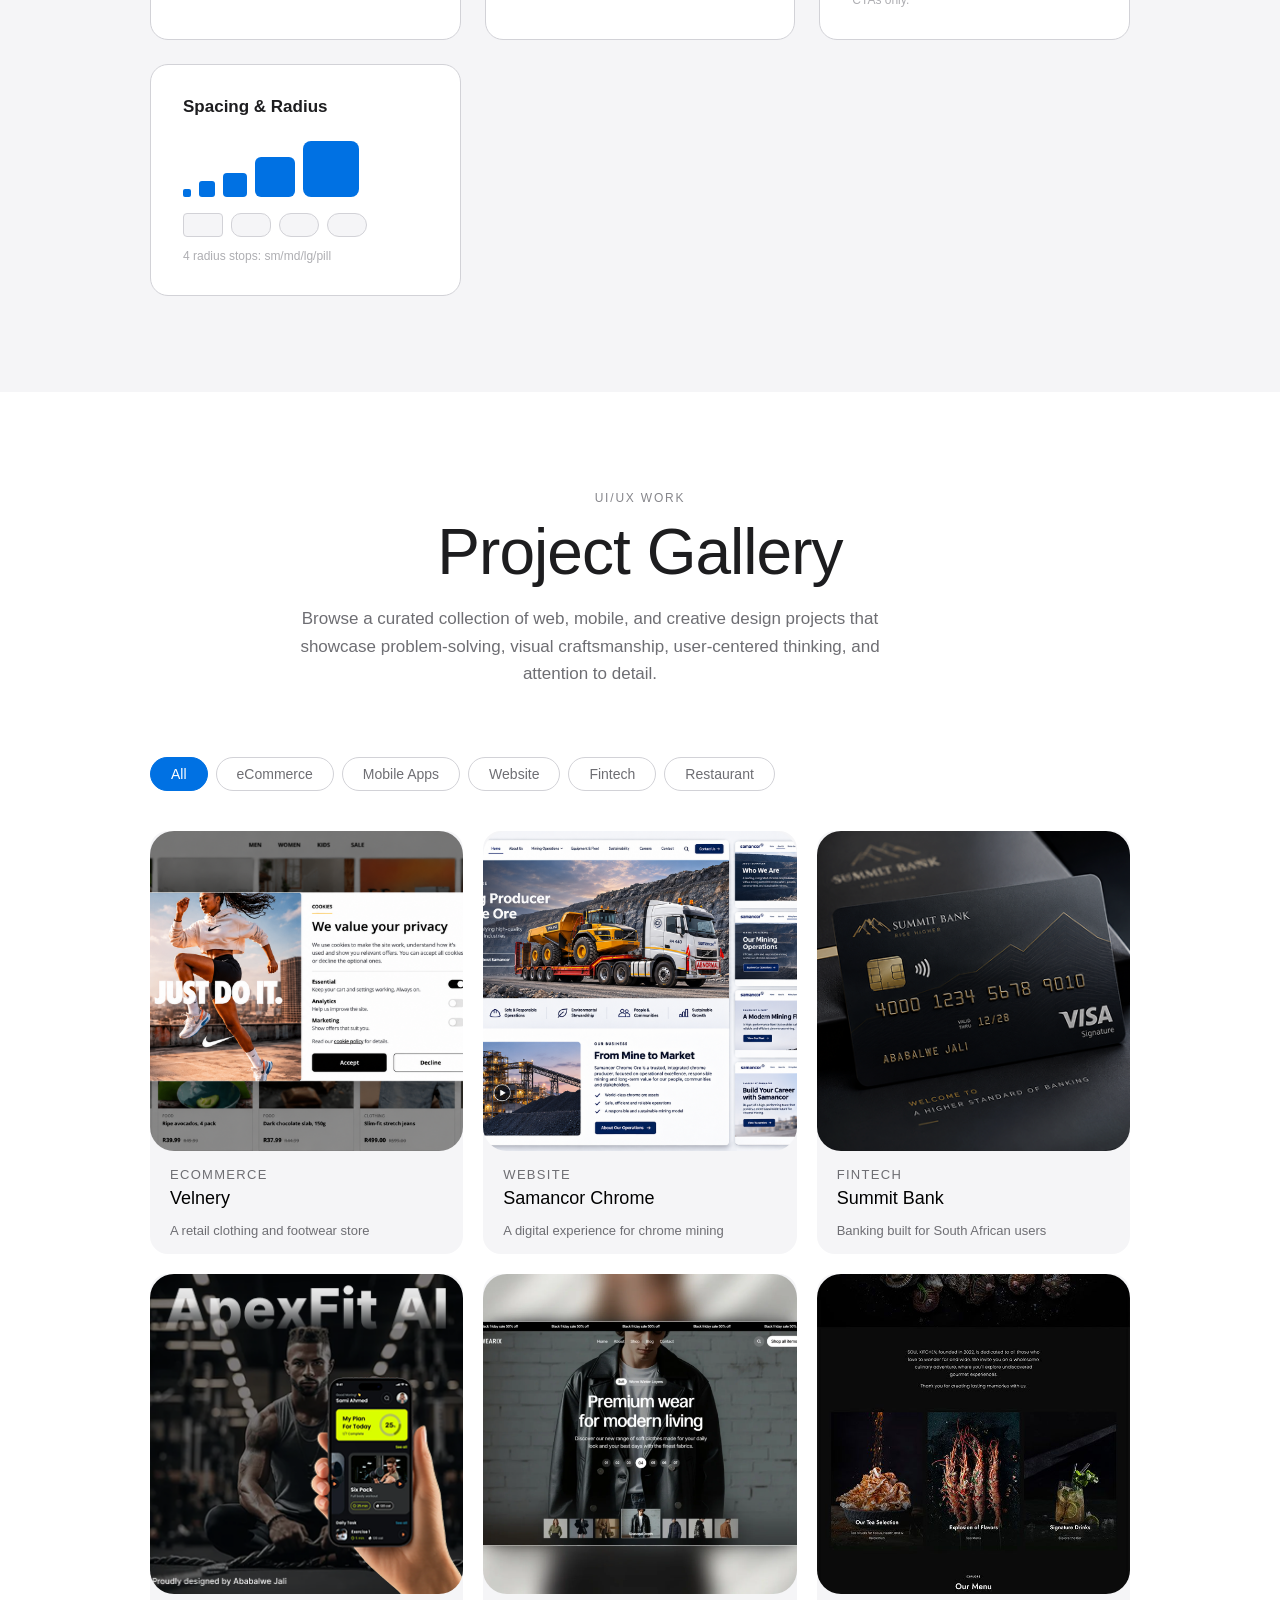
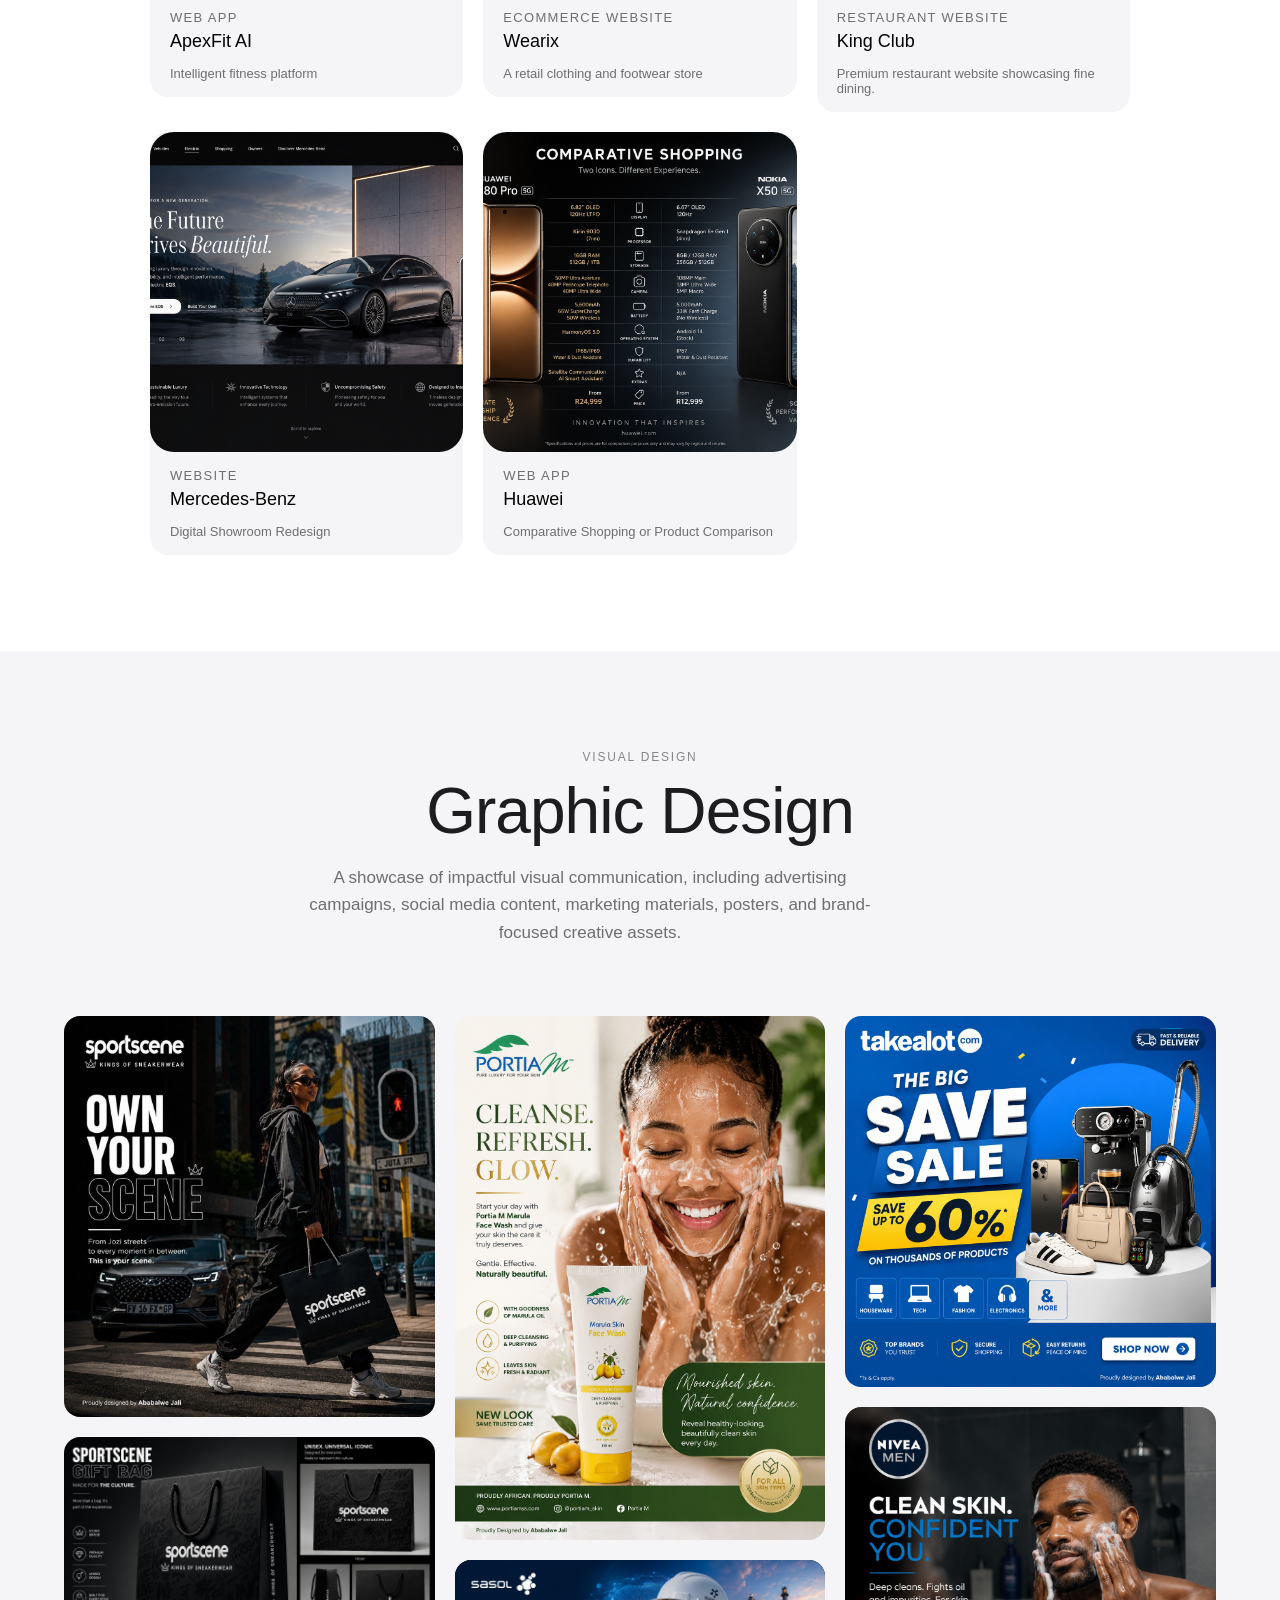
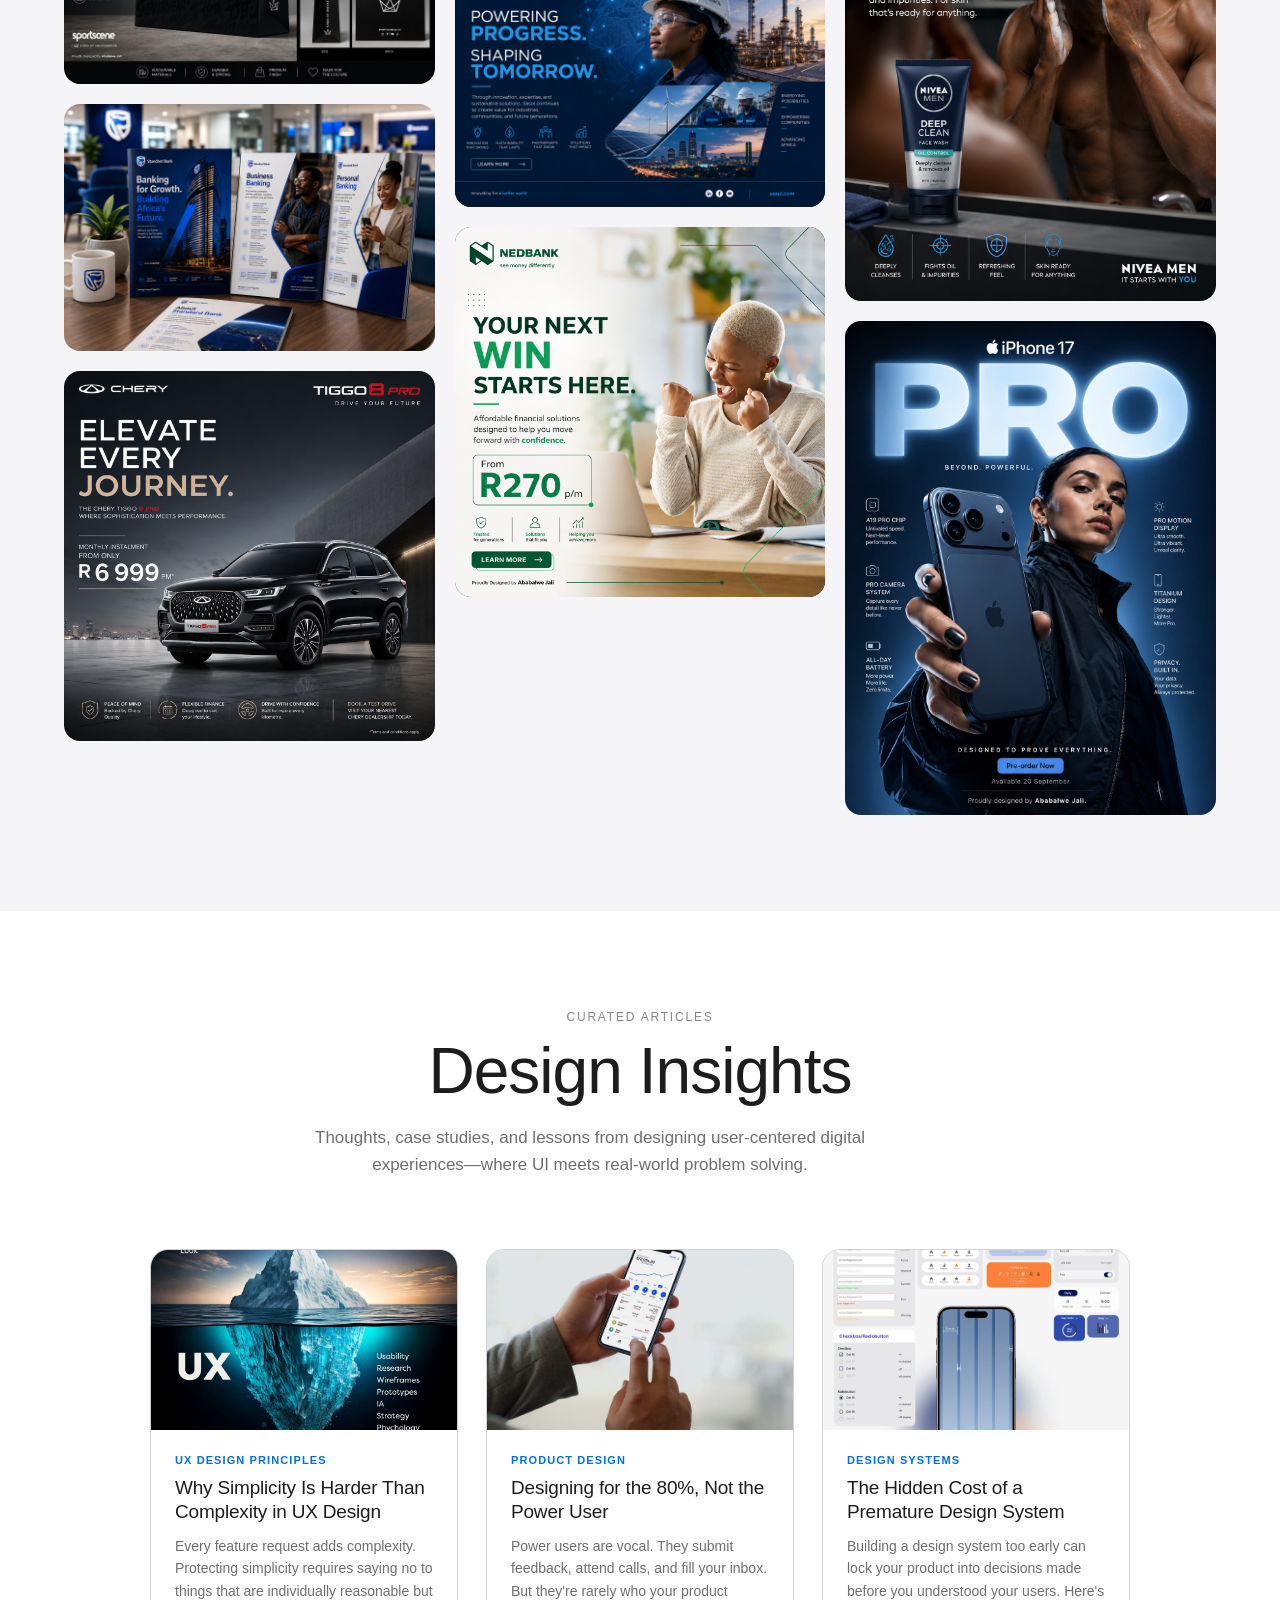
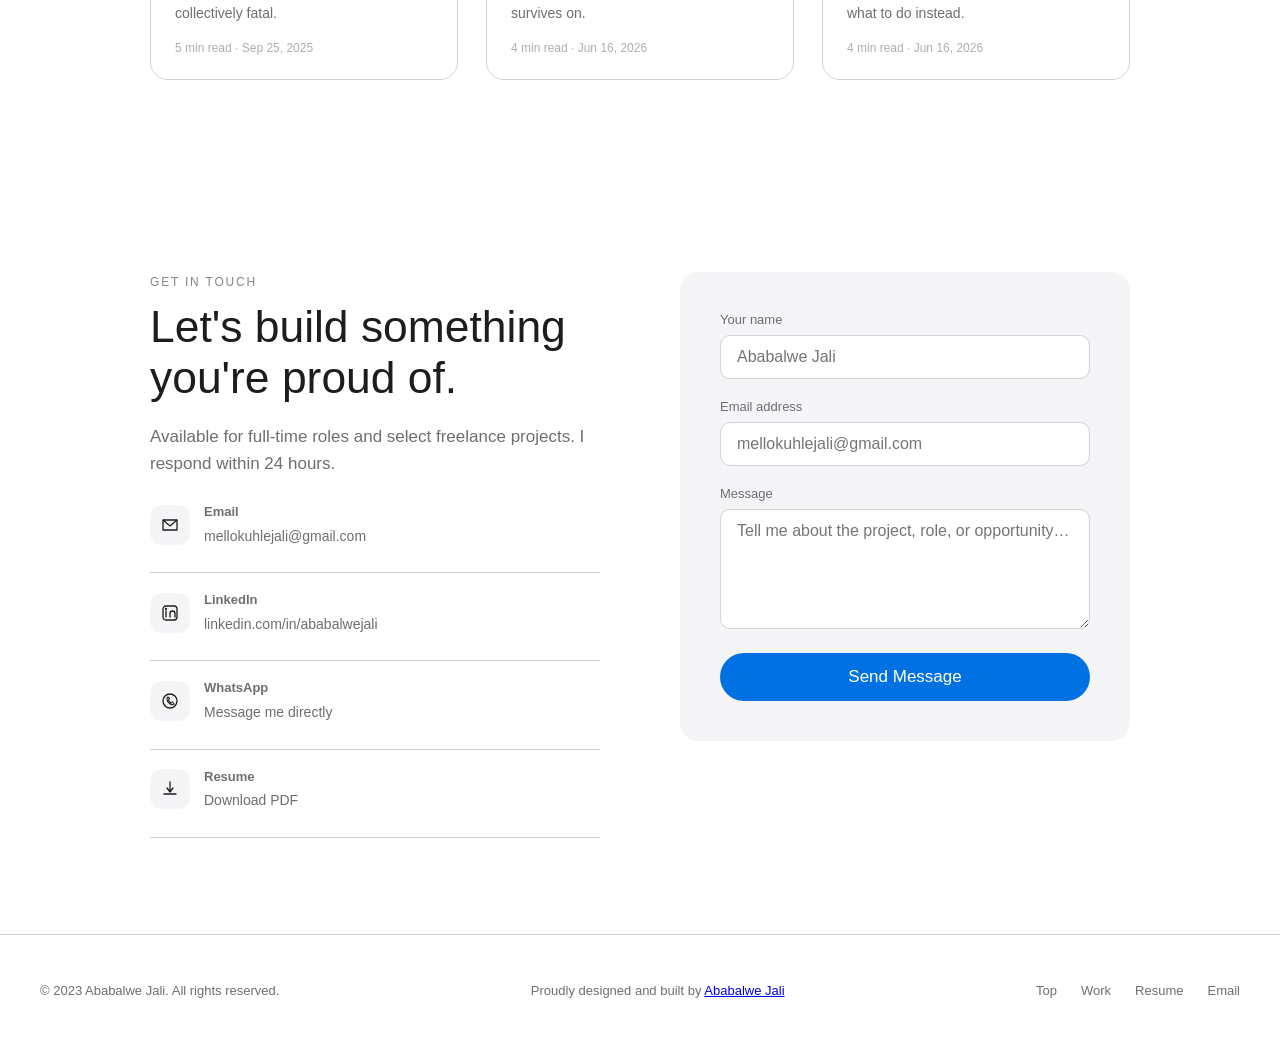
==== commit 6973462c: "Added google-verification" ====
--- a/docs/index.html
+++ b/docs/index.html
@@ -3,7 +3,7 @@
 <head>
     <meta charset="UTF-8">
     <meta name="viewport" content="width=device-width, initial-scale=1.0">
-    <meta name="google-site-verification" content="H-P9O2aEce2T4pCd7aHzKAomK_gOY6I6DhxRUm5_3rs" />
+    <meta name="google-site-verification" content="H-P9O2aEce2T4pCd7aHzKAomK_gOY6I6DhxRUm5_3rs"/>
     <meta name="description" content="UI/UX & Creative Designer portfolio — crafting premium digital experiences.">
     <link rel="stylesheet" href="CSS/style.css">
     <title>Ababalwe Jali — UI/UX & Creative Designer</title>
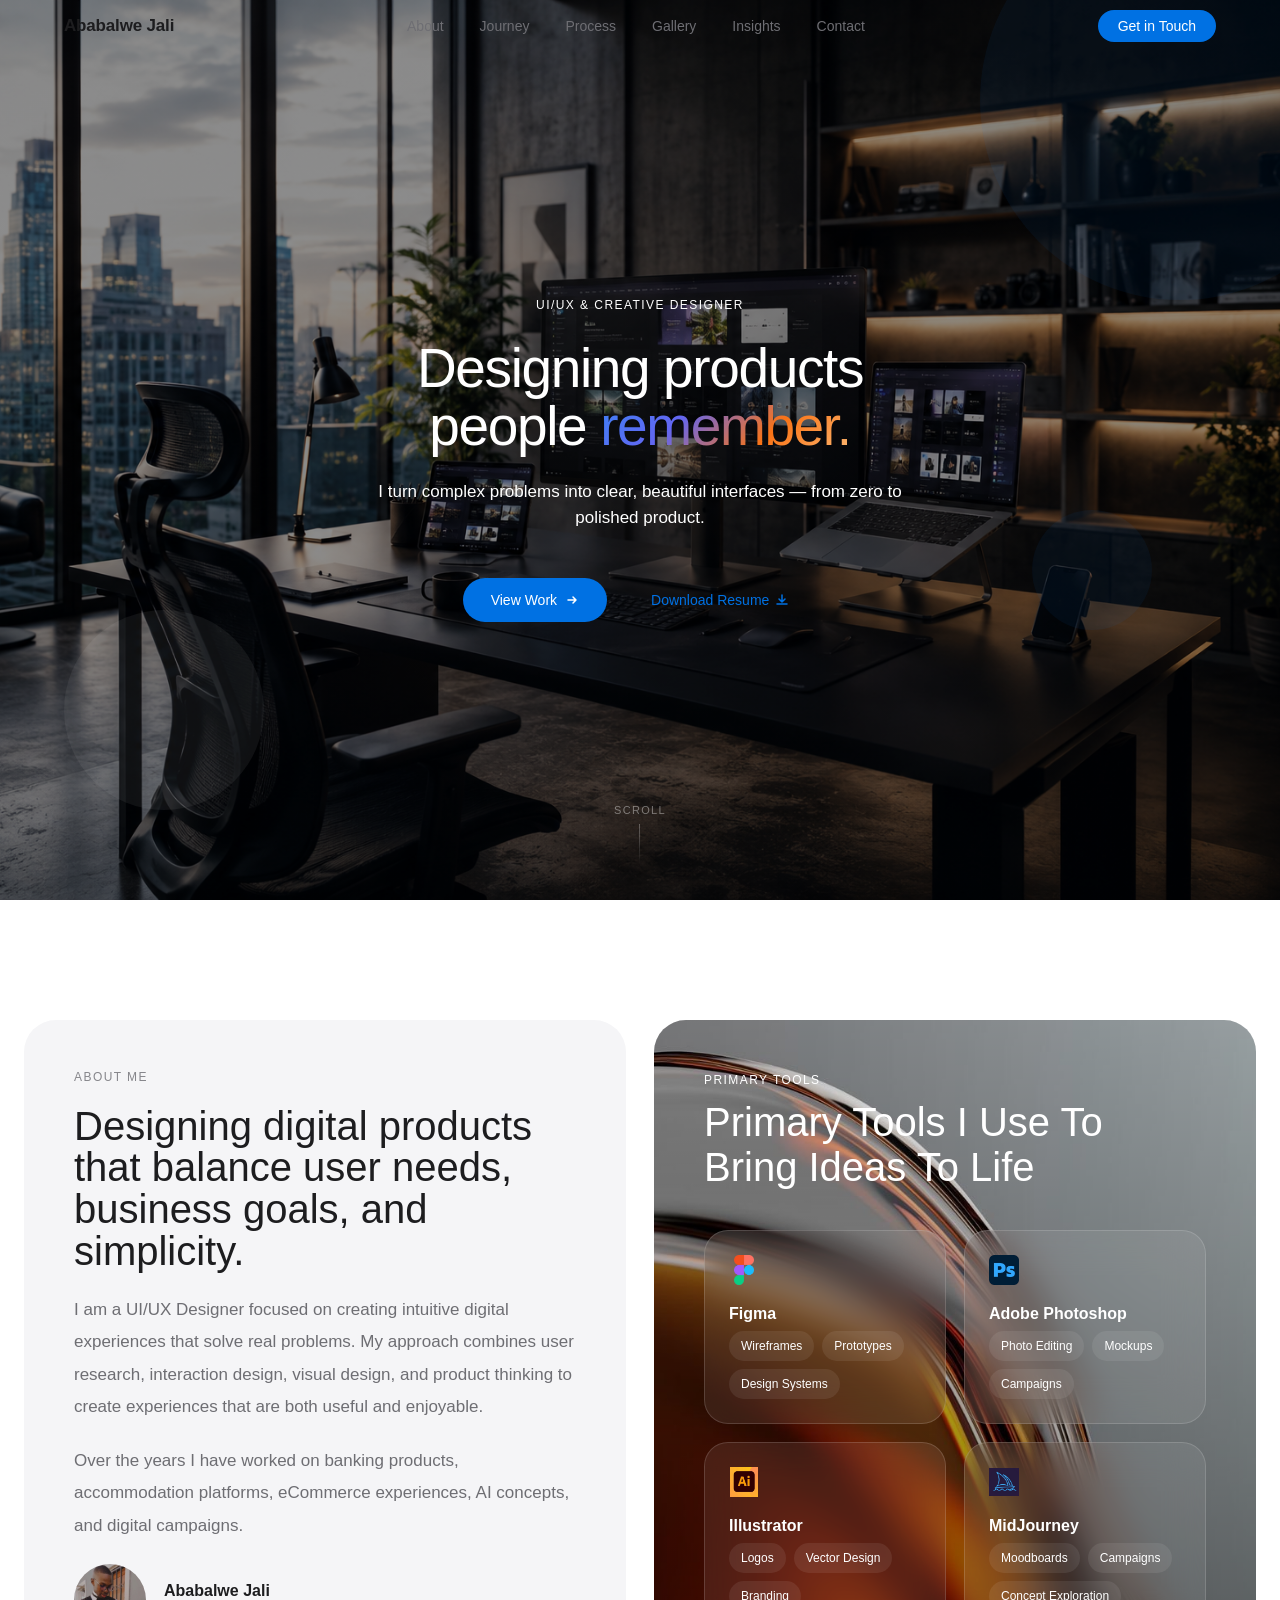
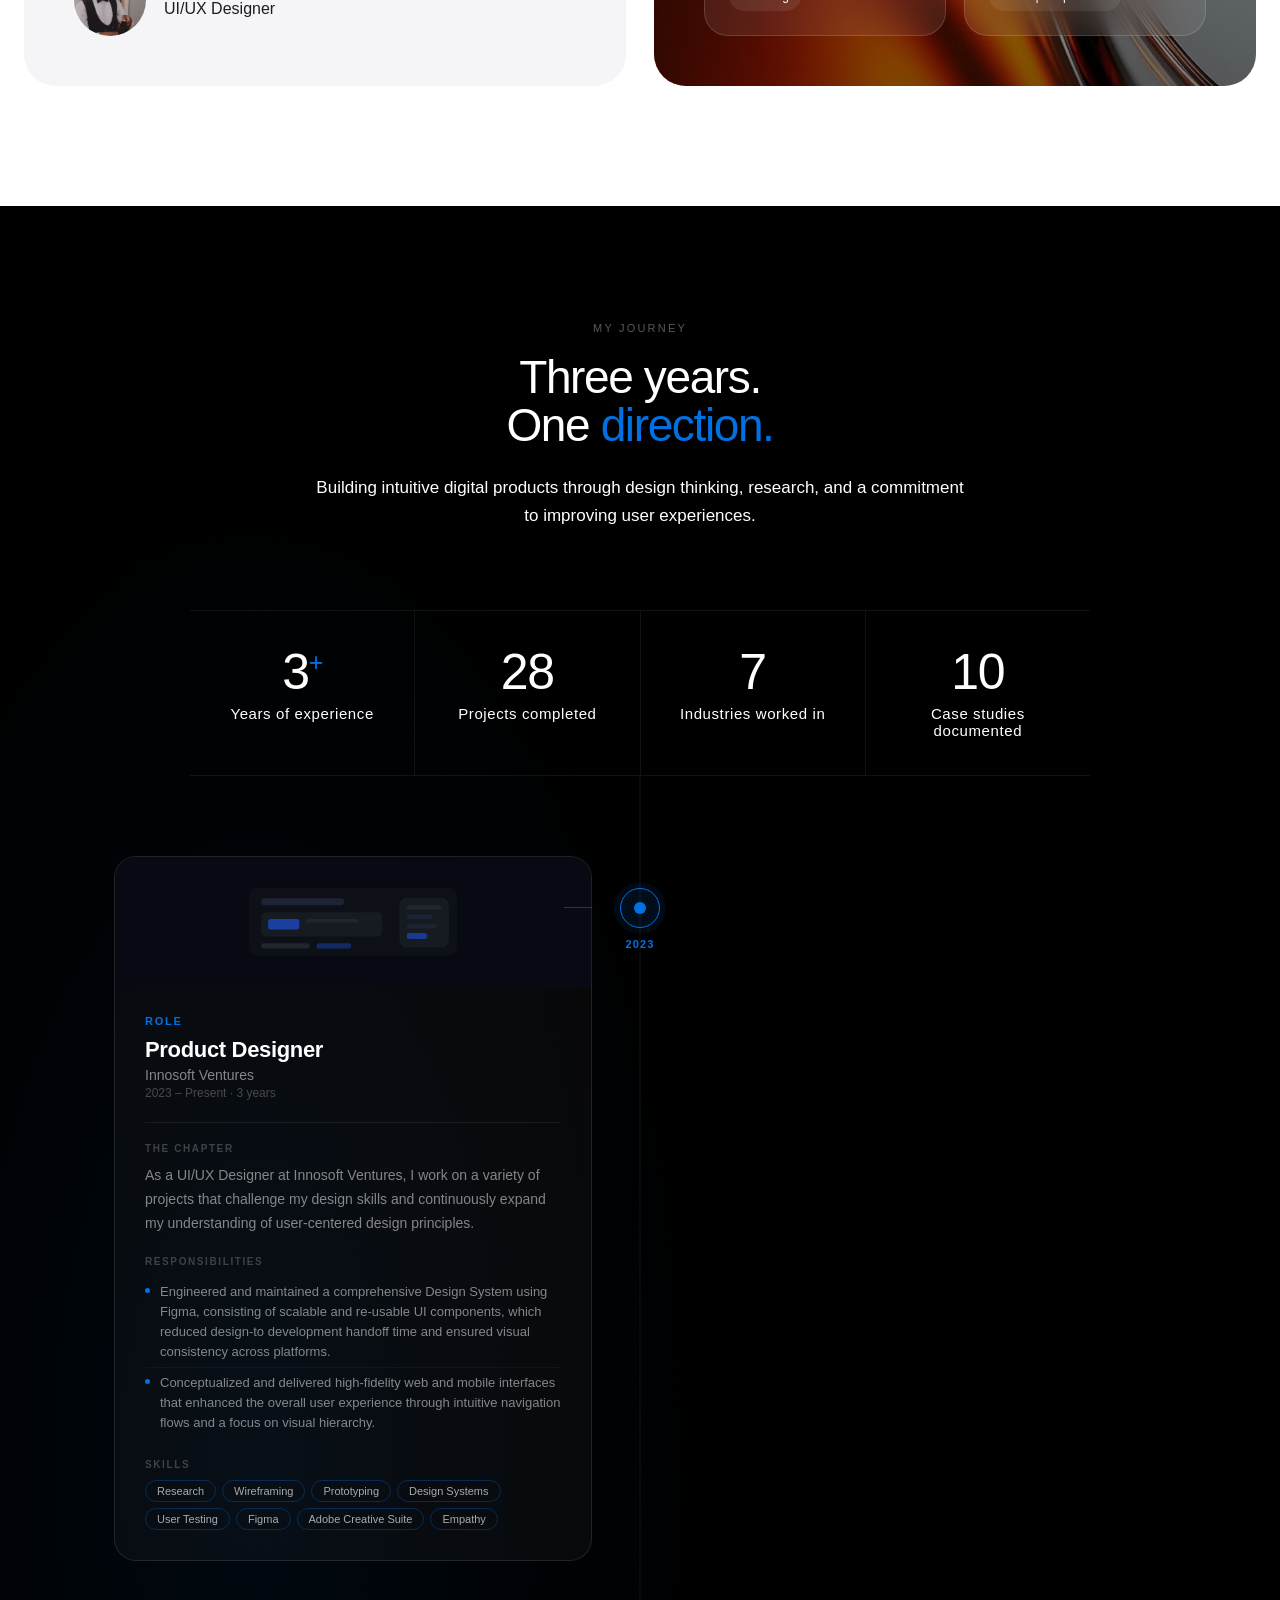
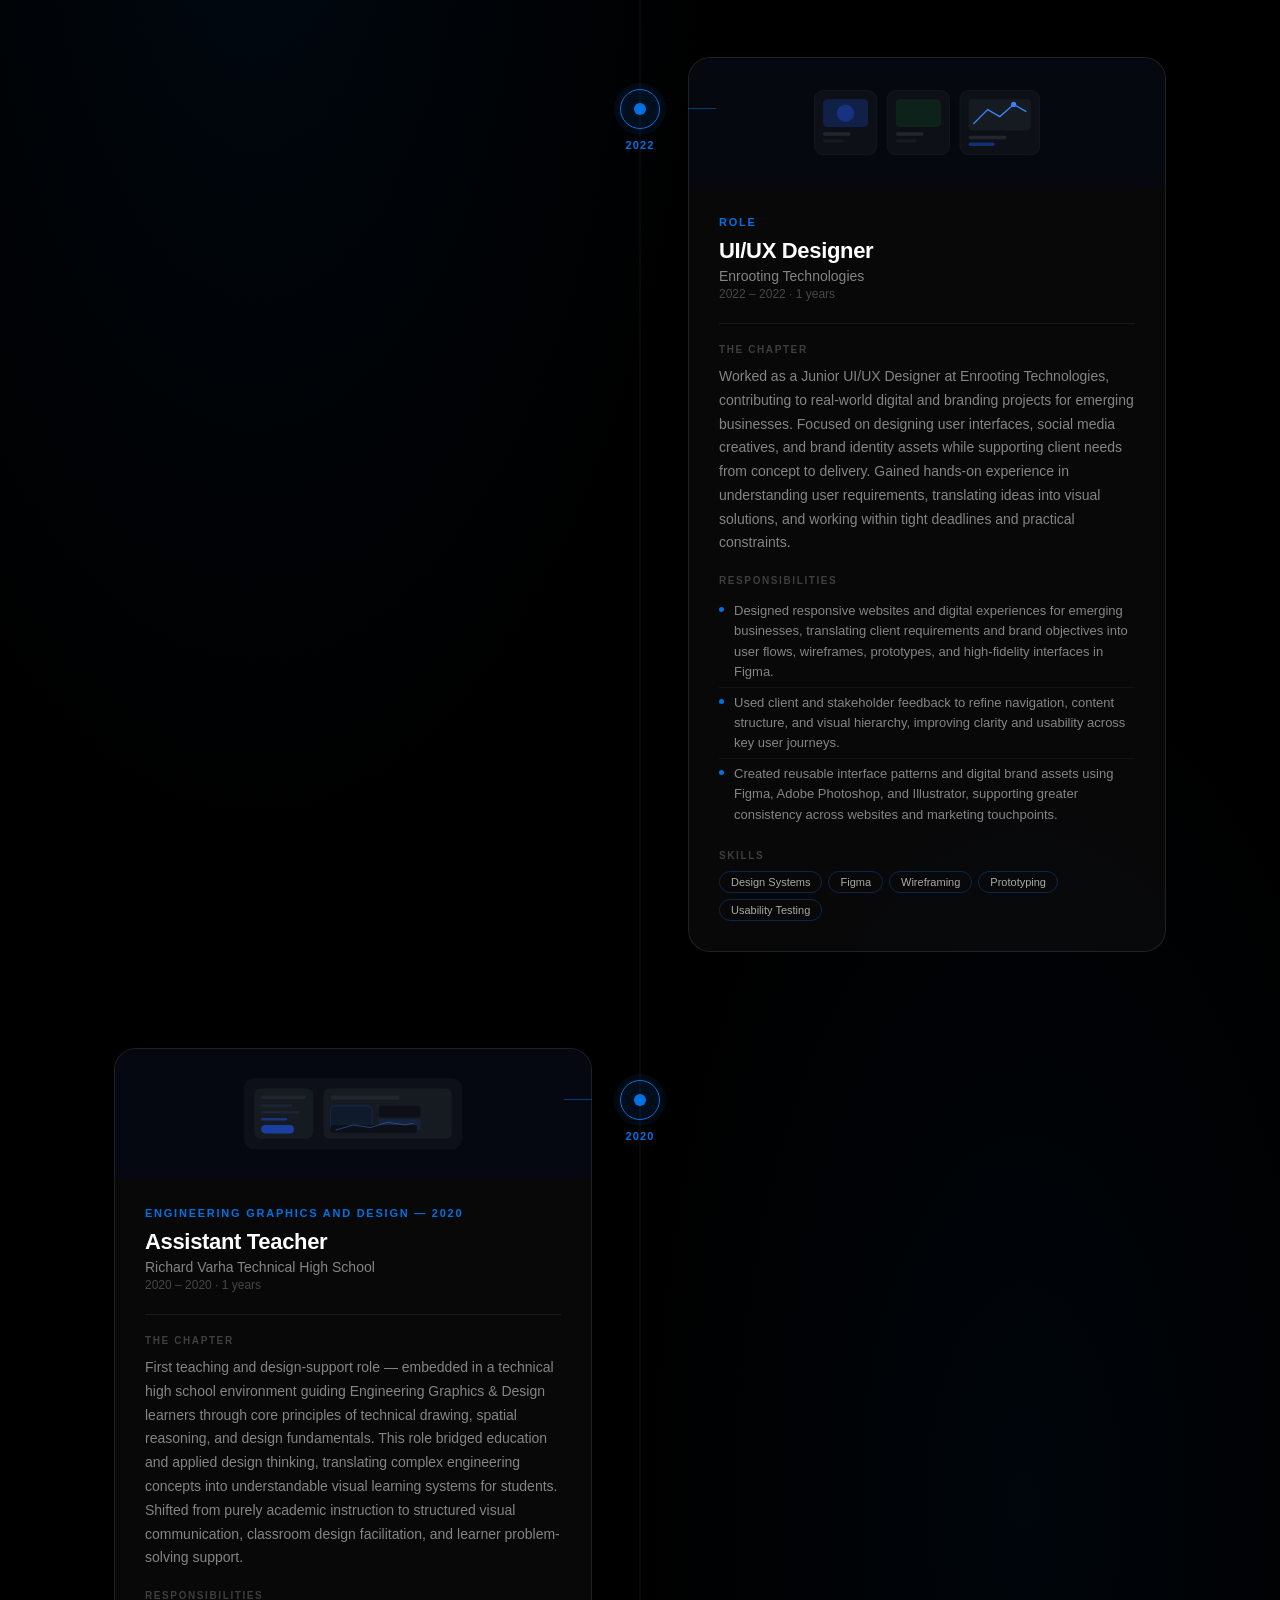
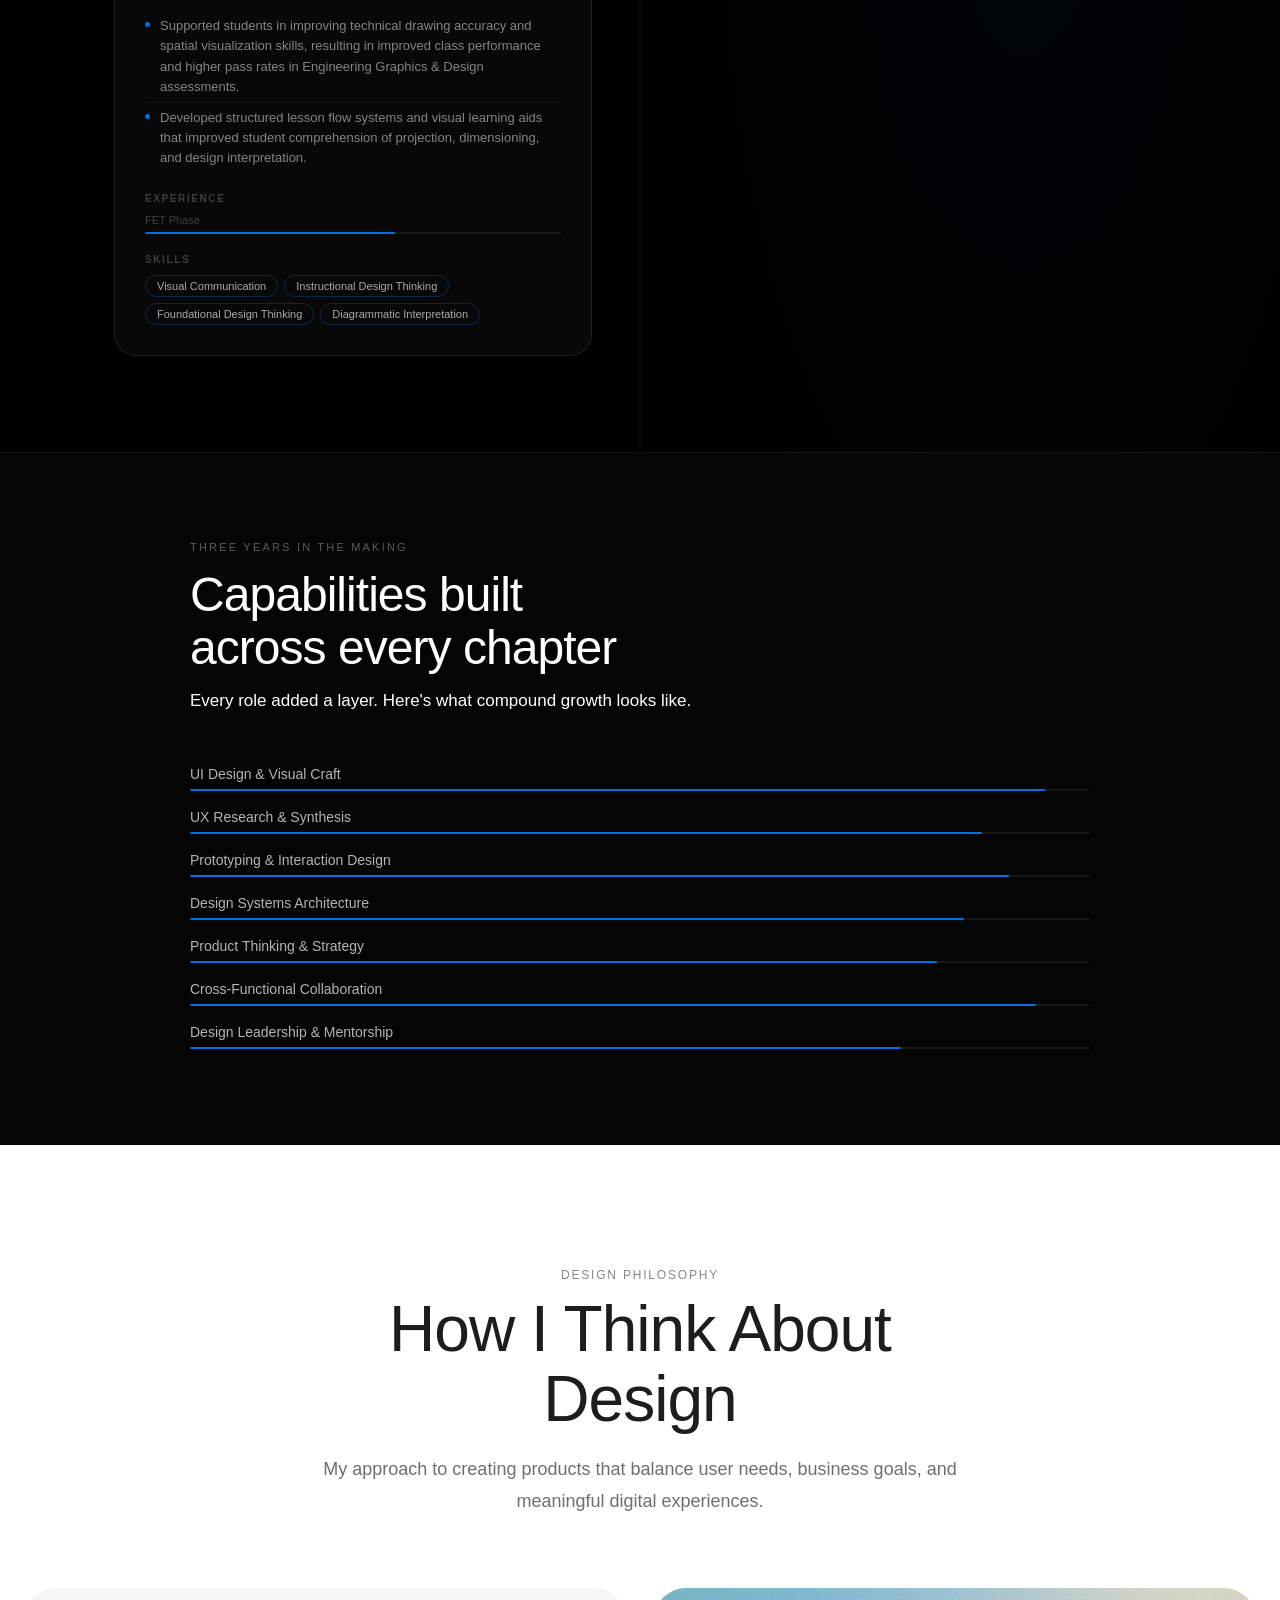
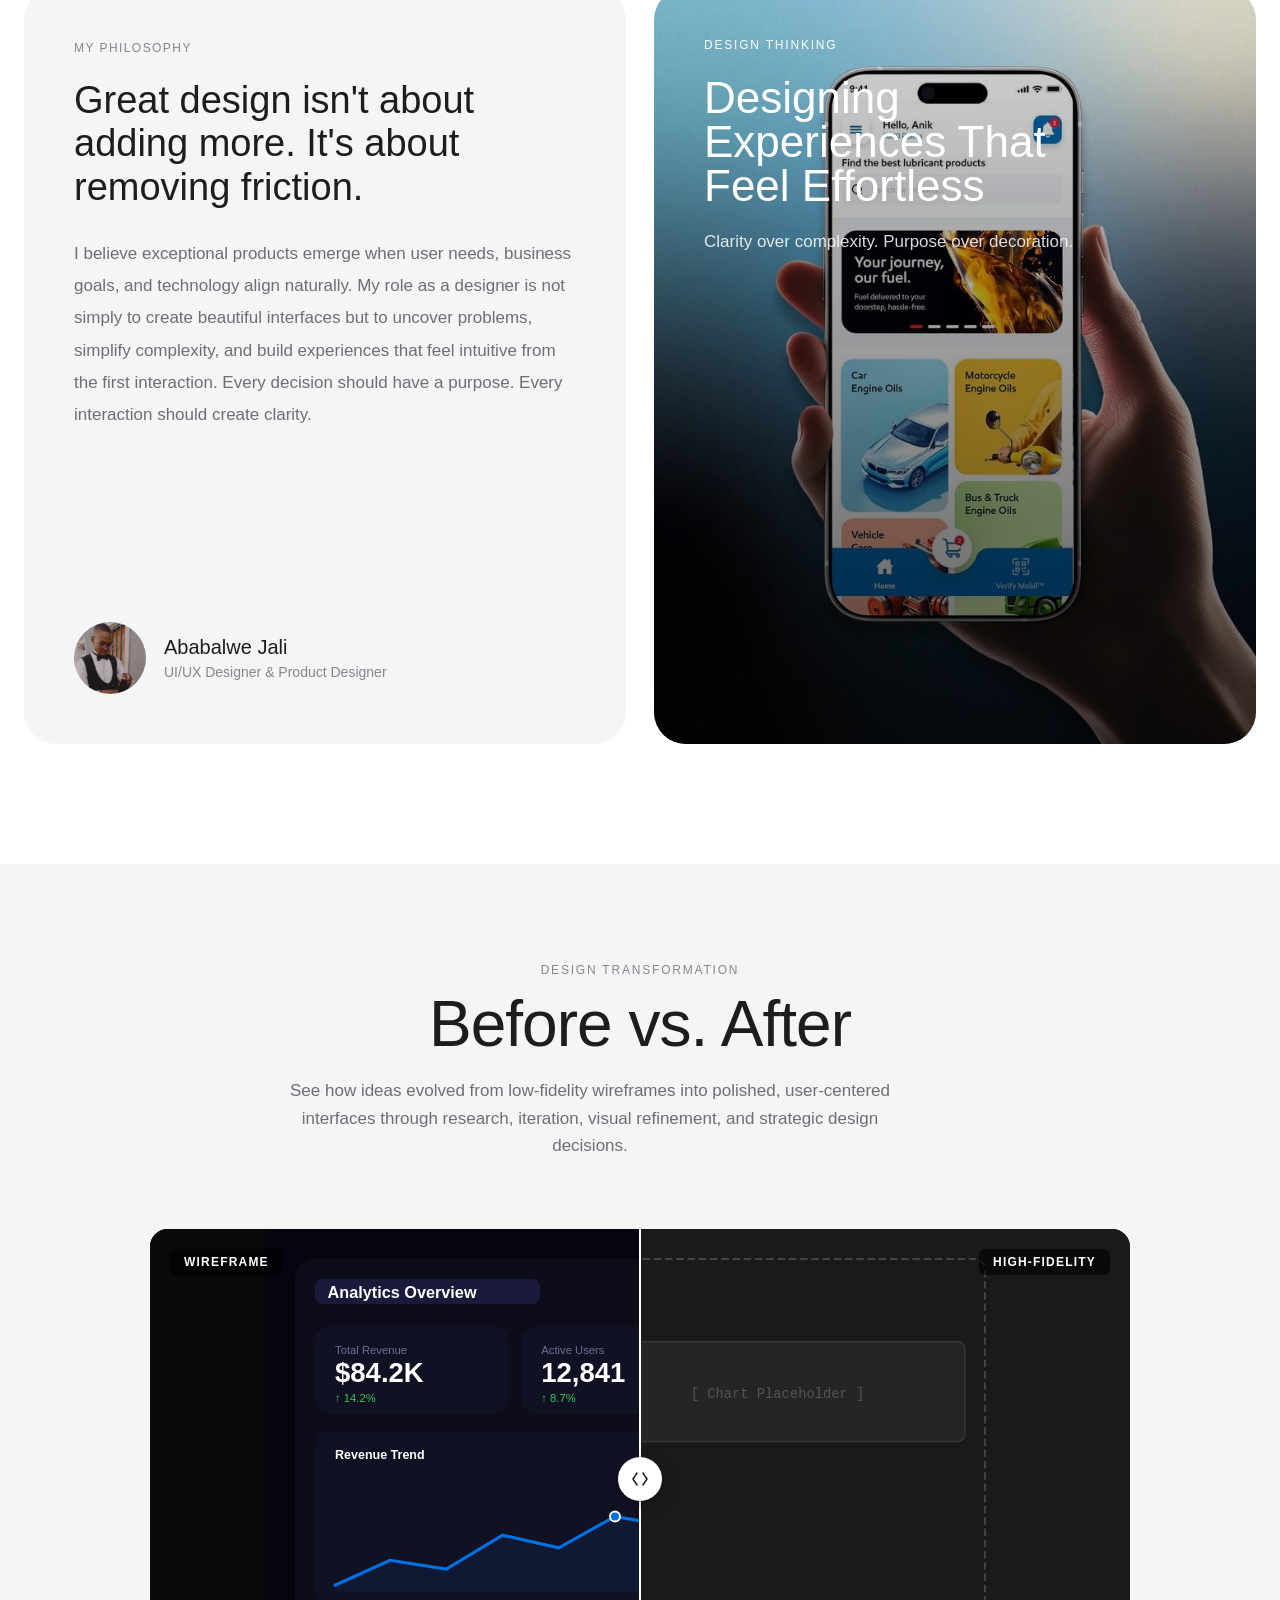
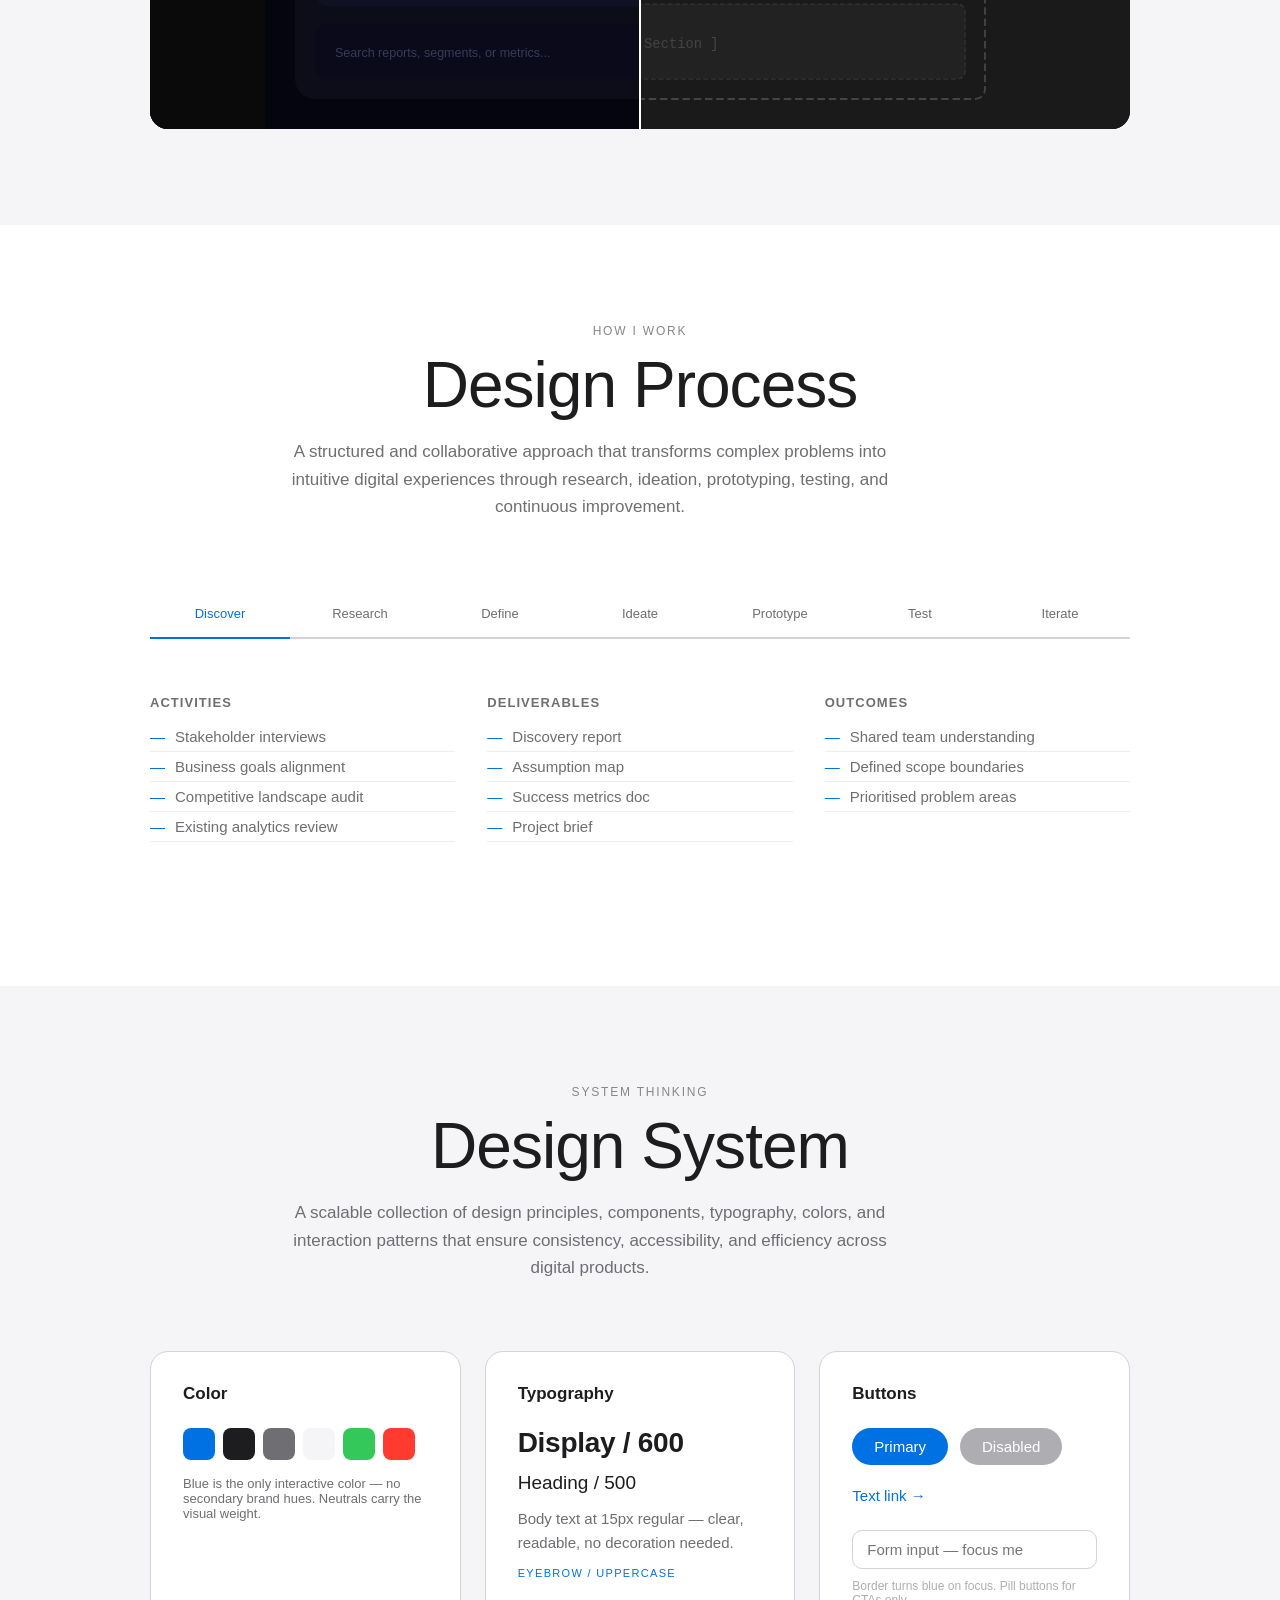
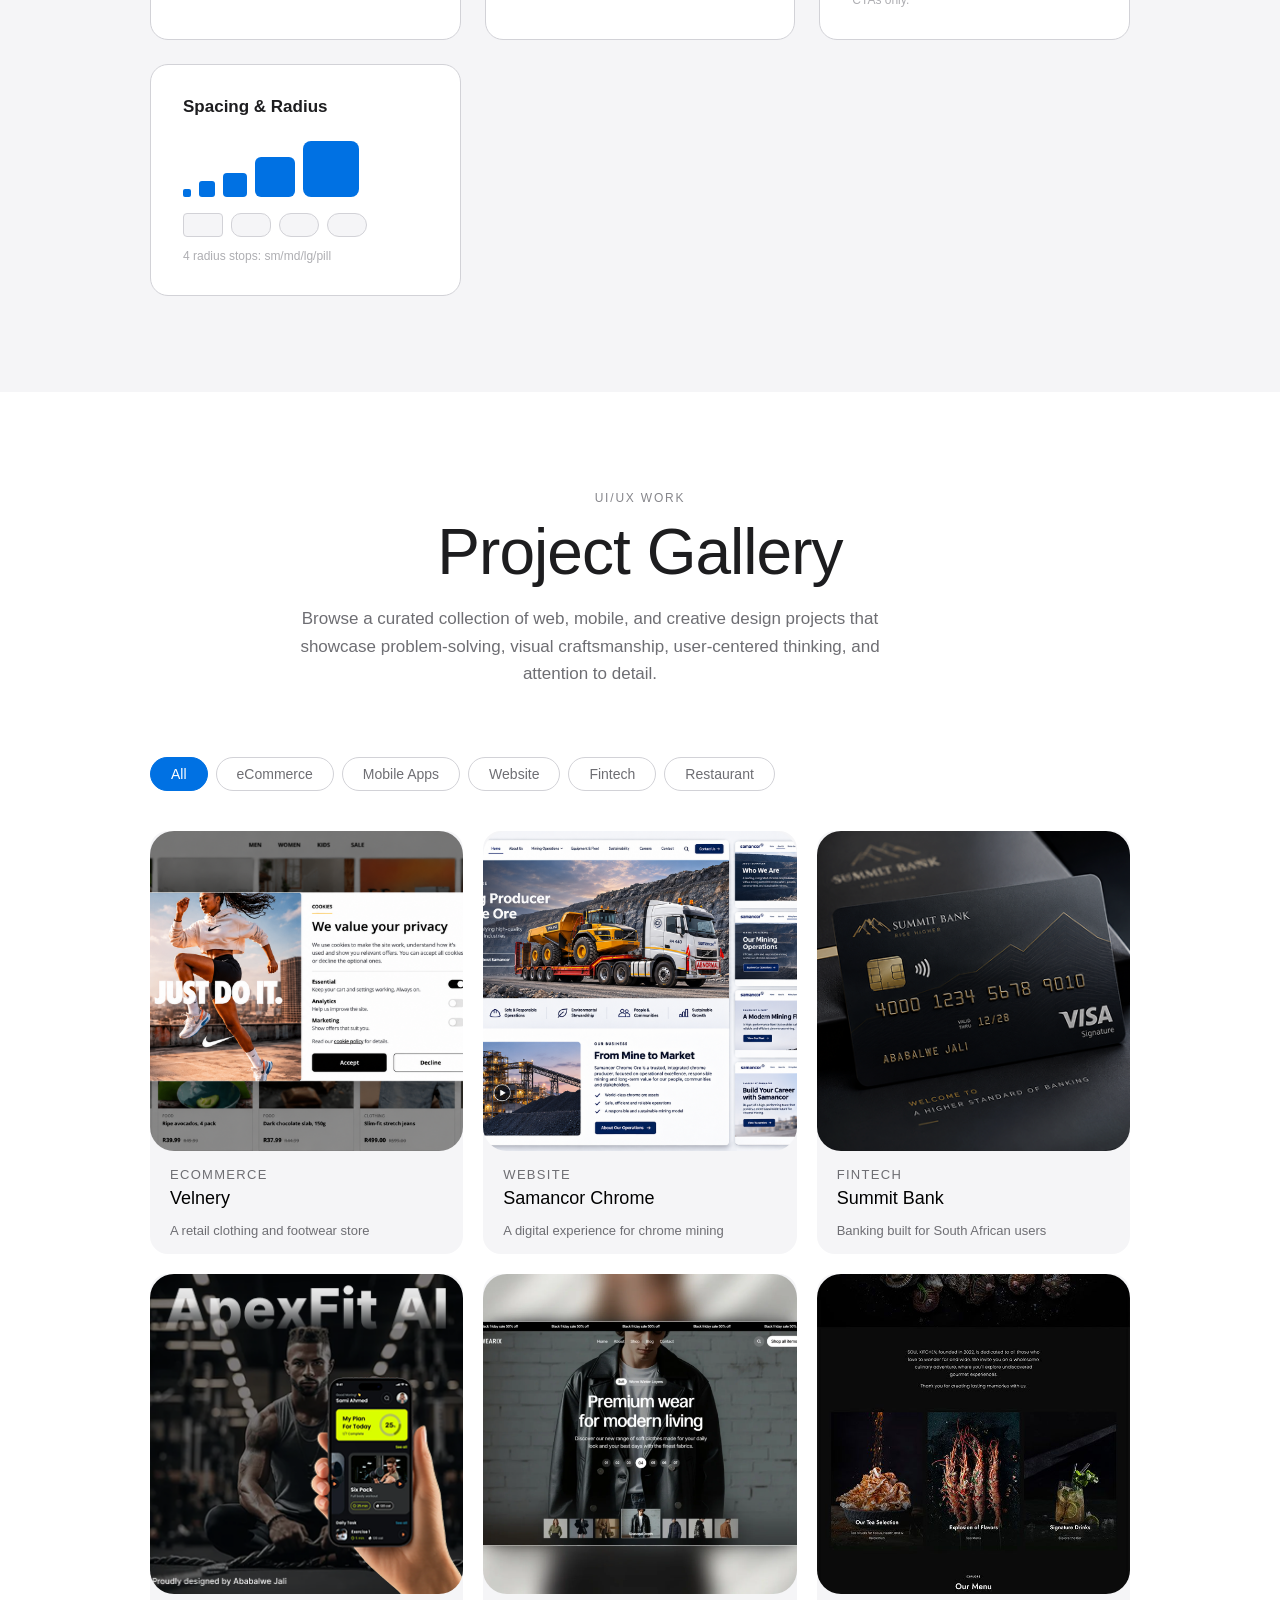
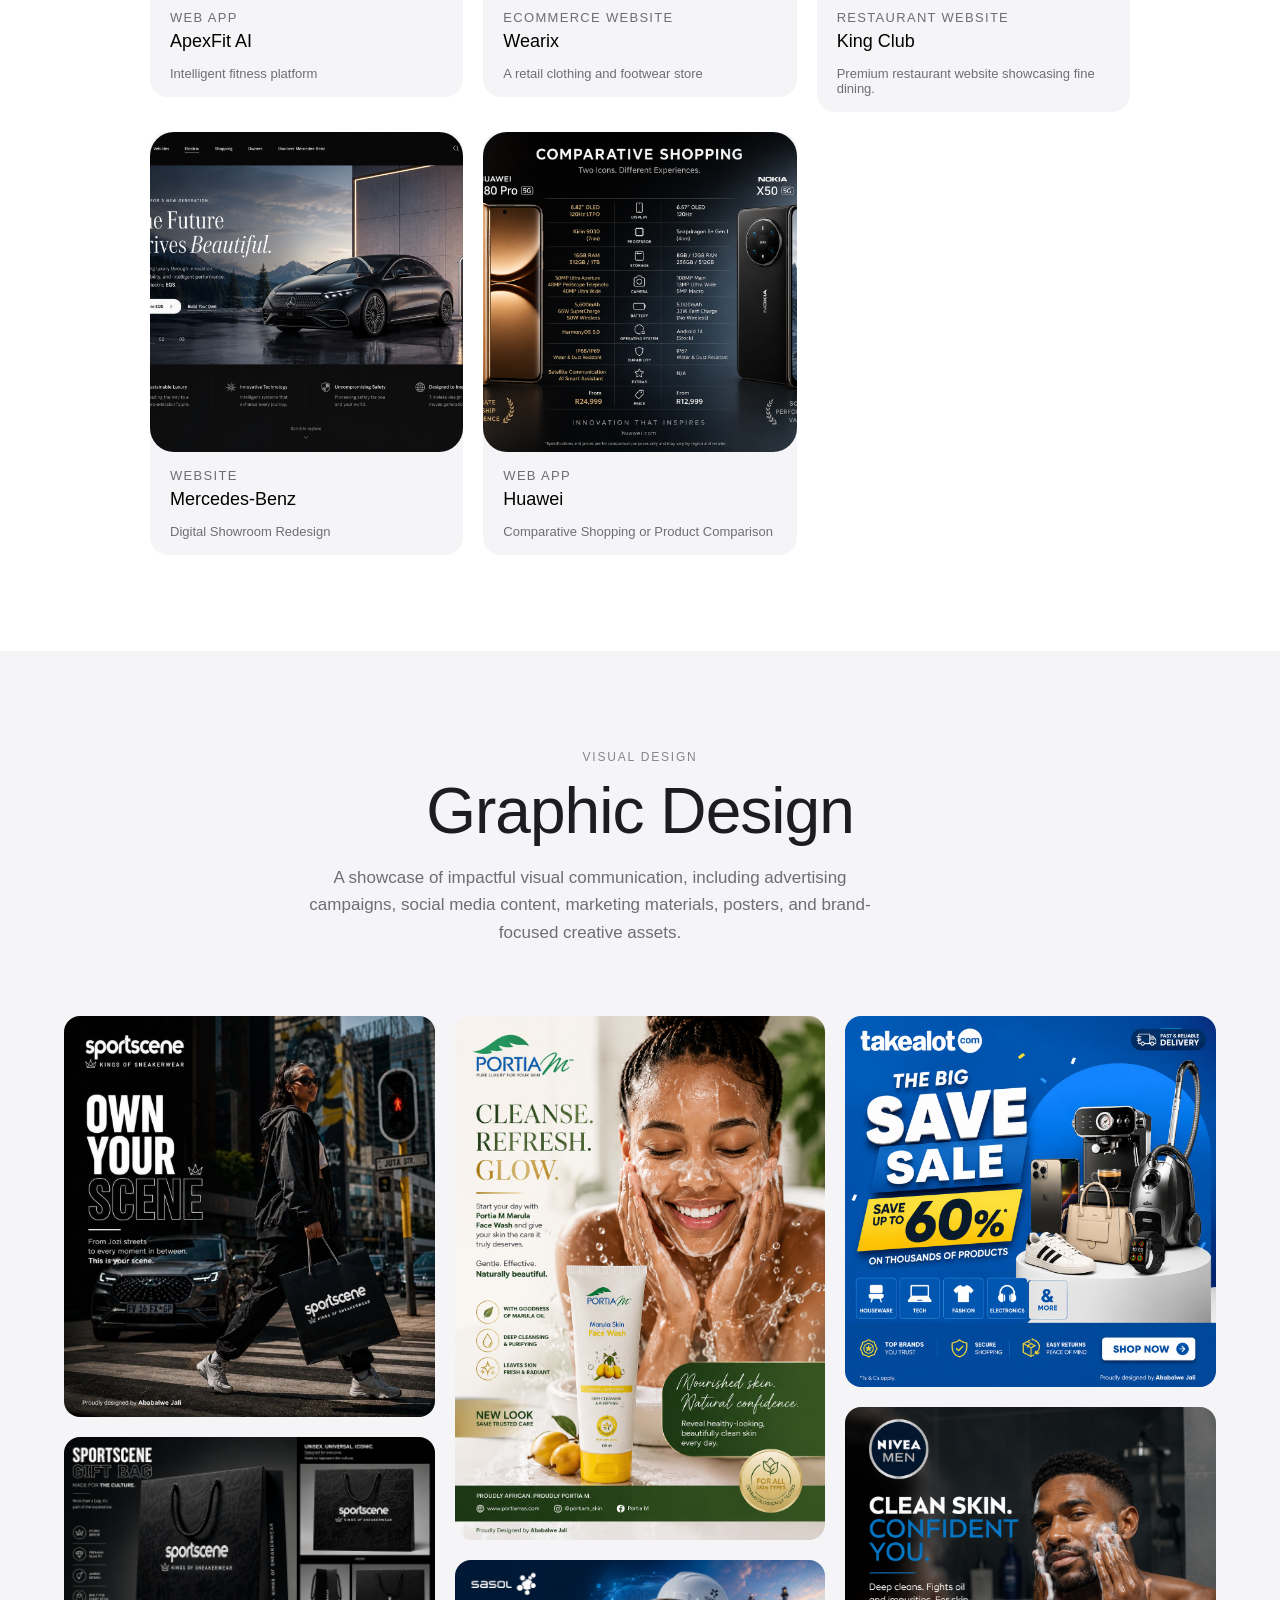
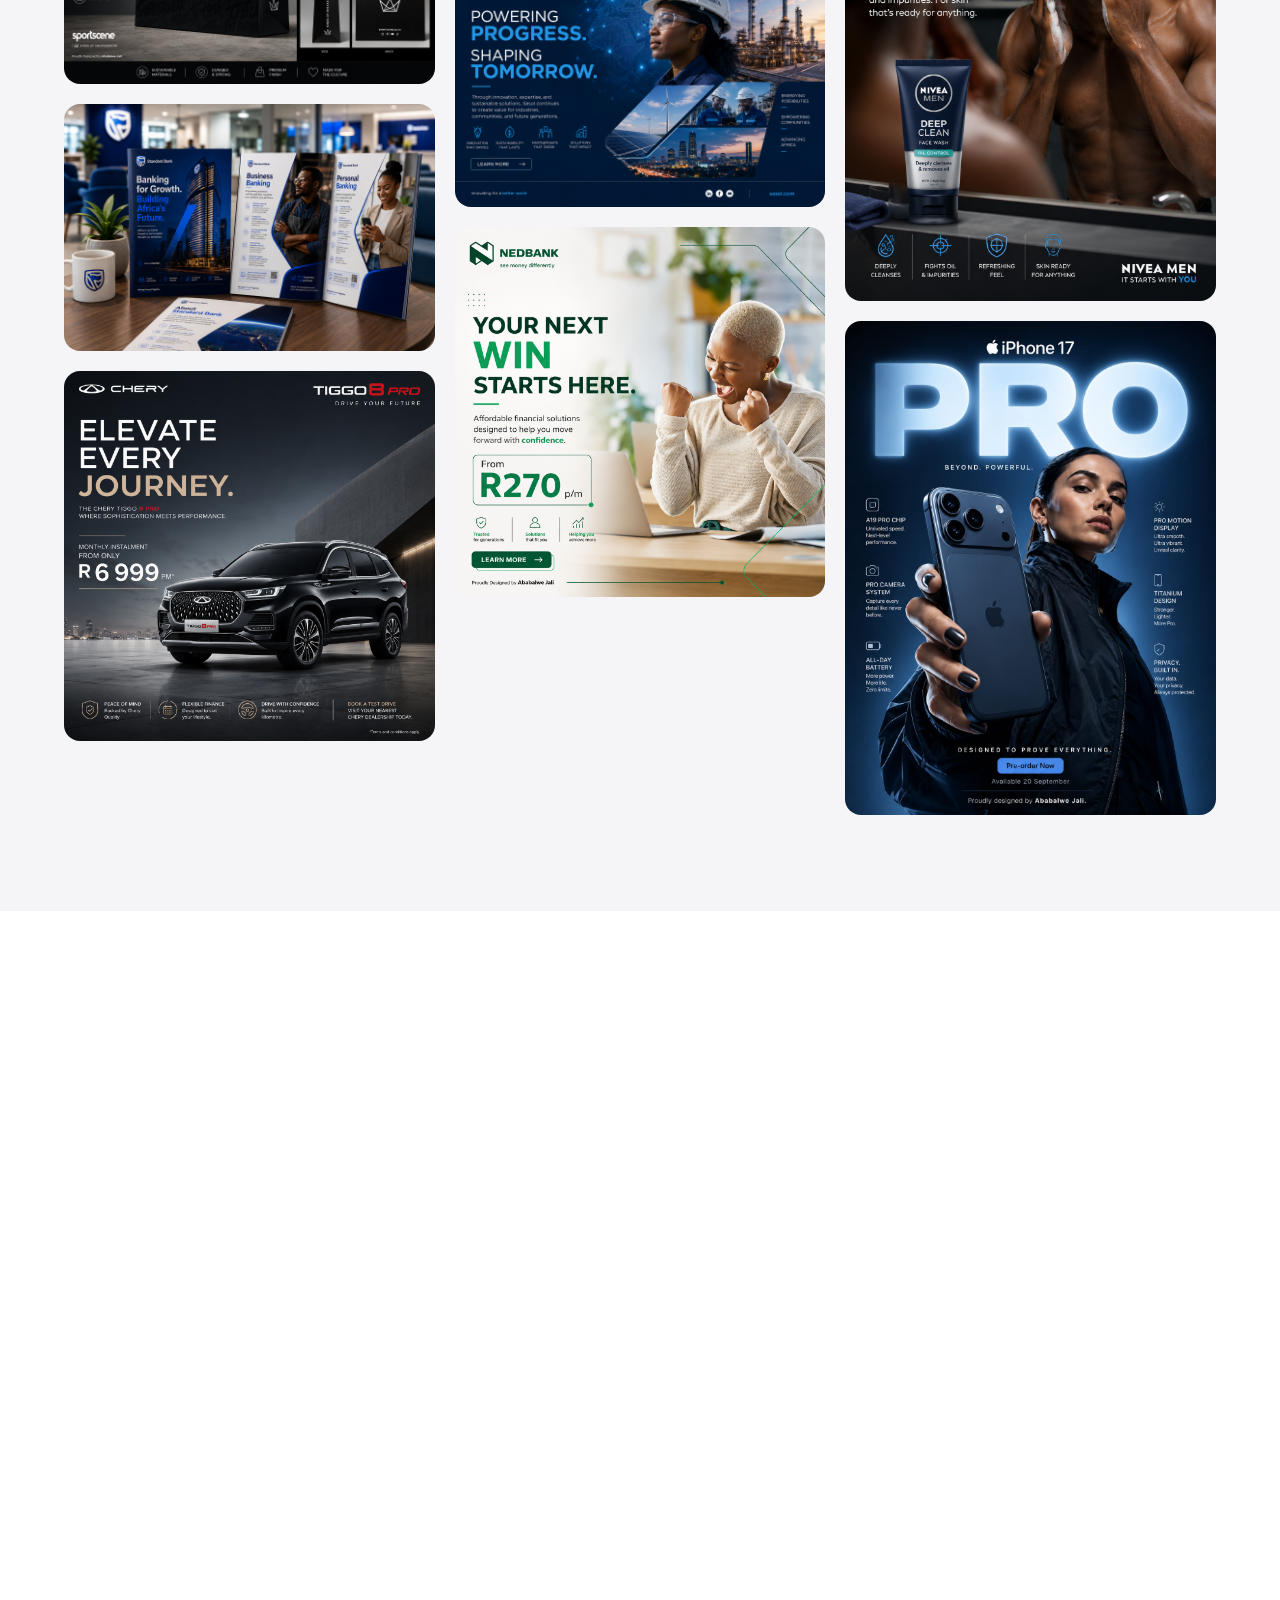
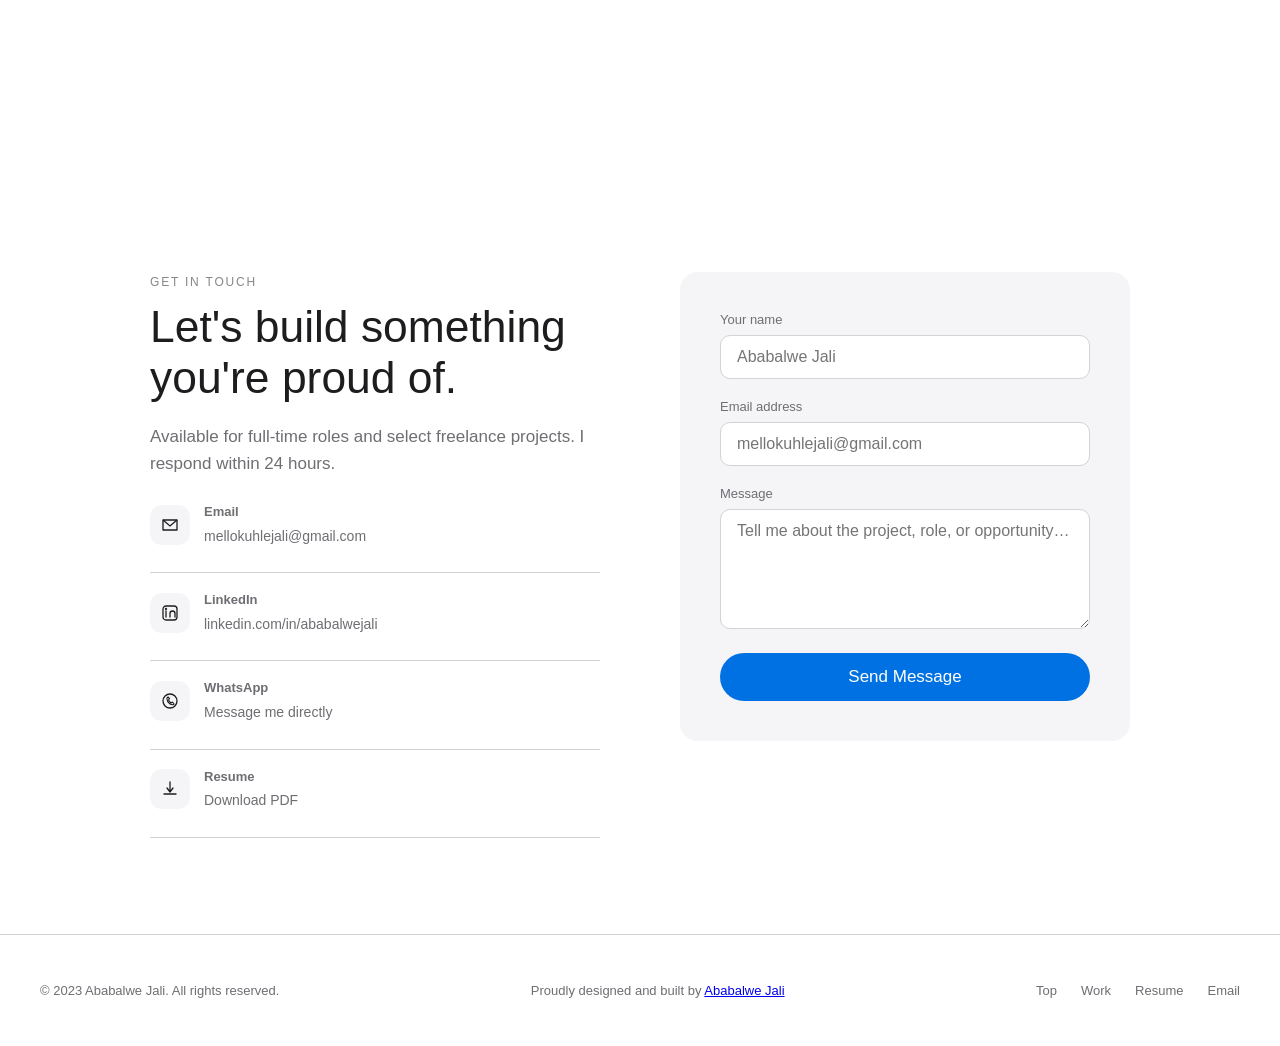
==== commit b42588ea: "updated Google-verification" ====
--- a/docs/index.html
+++ b/docs/index.html
@@ -3,7 +3,7 @@
 <head>
     <meta charset="UTF-8">
     <meta name="viewport" content="width=device-width, initial-scale=1.0">
-    <meta name="google-site-verification" content="H-P9O2aEce2T4pCd7aHzKAomK_gOY6I6DhxRUm5_3rs"/>
+    <meta name="google-site-verification" content="H-P9O2aEce2T4pCd7aHzKAomK_gOY6I6DhxRUm5_3rs" />
     <meta name="description" content="UI/UX & Creative Designer portfolio — crafting premium digital experiences.">
     <link rel="stylesheet" href="CSS/style.css">
     <title>Ababalwe Jali — UI/UX & Creative Designer</title>
@@ -21,7 +21,7 @@
         <li><a href="#articles">Insights</a></li>
         <li><a href="#contact">Contact</a></li>
         </ul>
-        <a href="#contact" class="nav-cta">Hire Me</a>
+        <a href="#contact" class="nav-cta">Get in Touch</a>
         <button class="hamburger" aria-label="Toggle menu" id="hamburgerBtn">
         <span></span><span></span><span></span>
         </button>
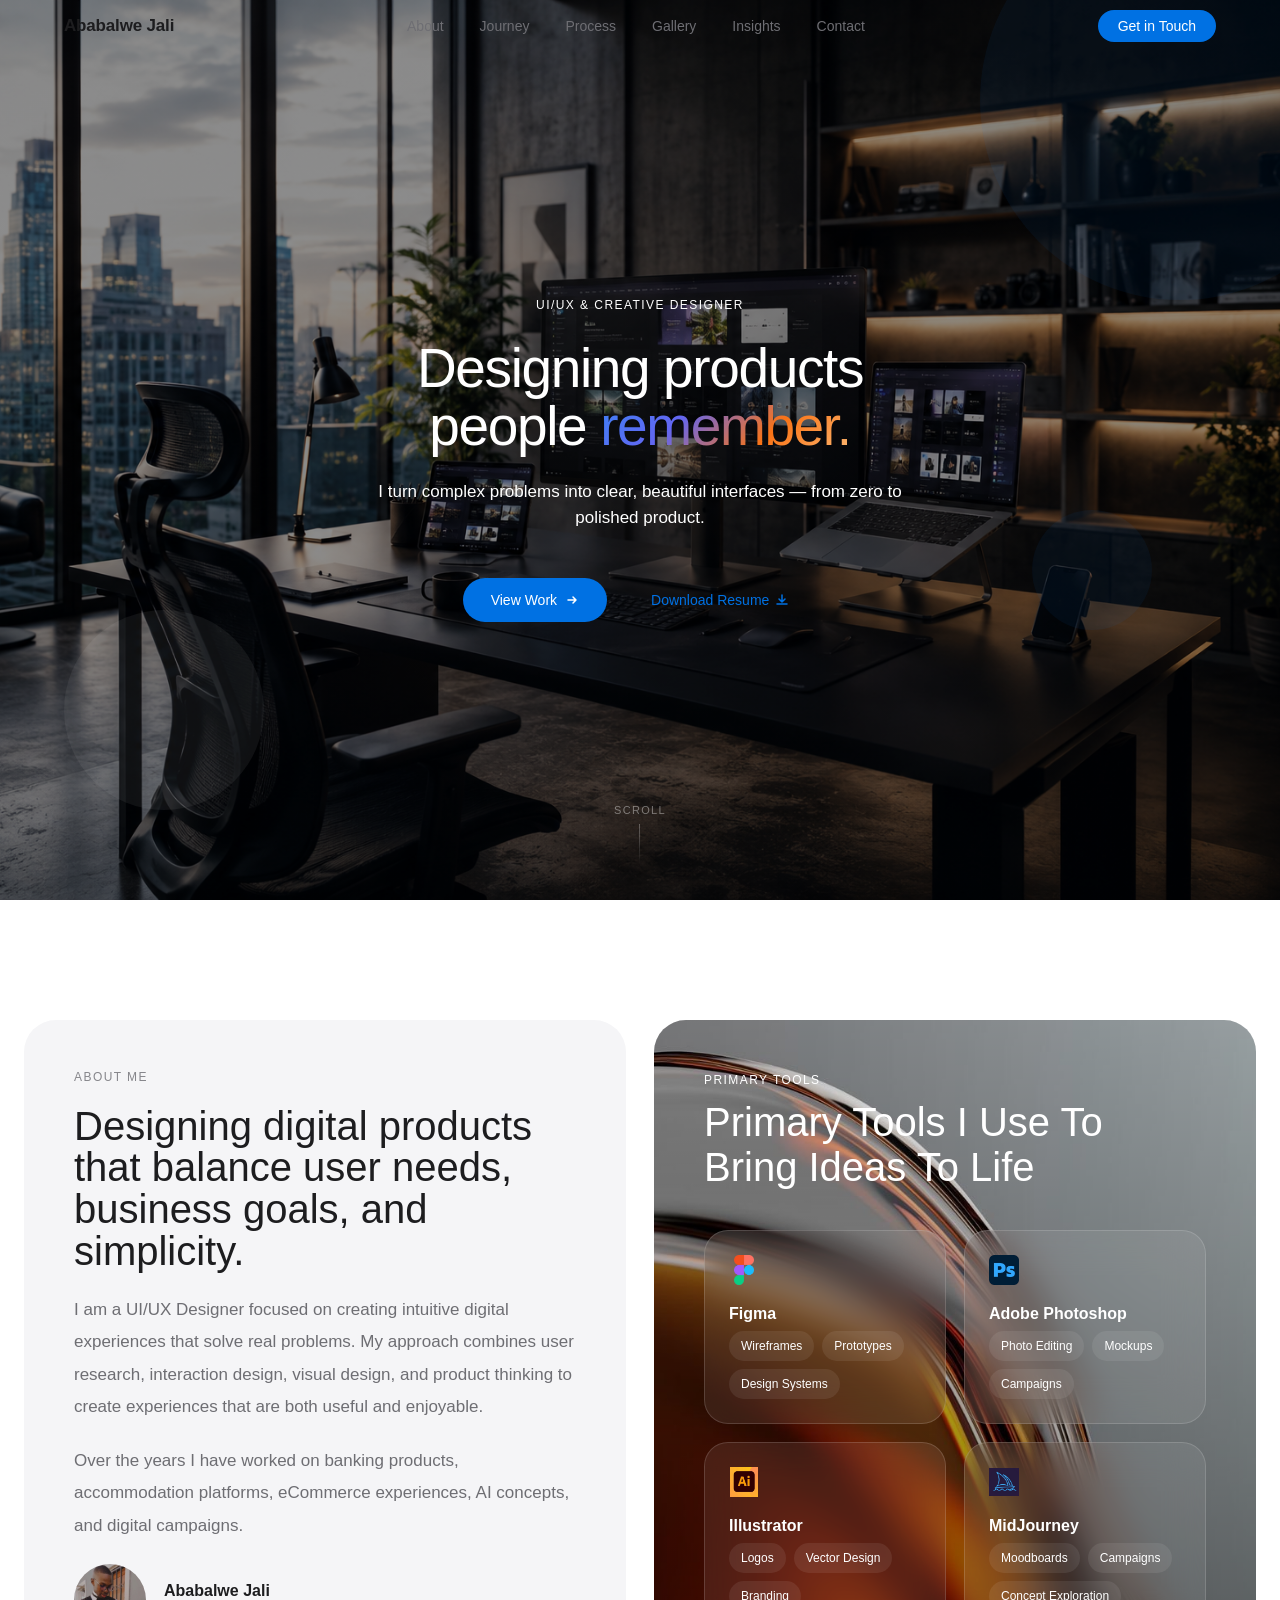
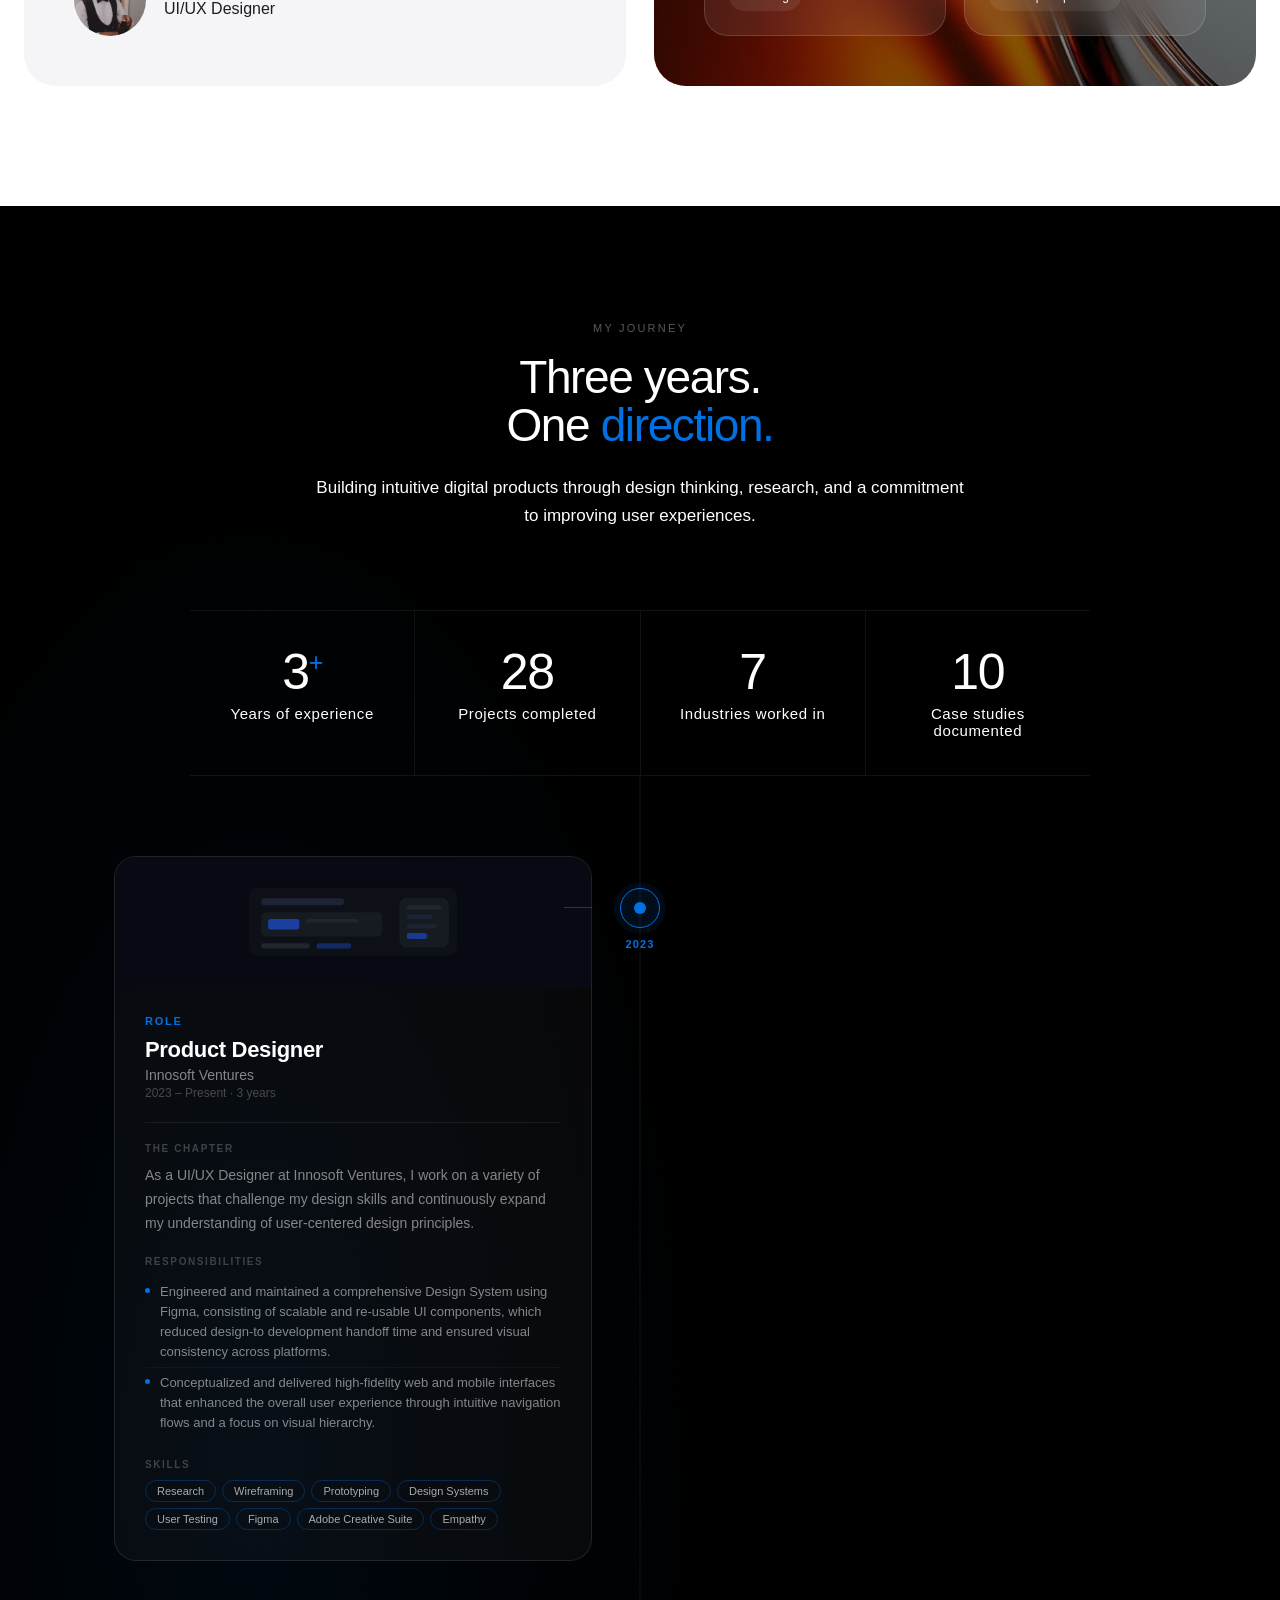
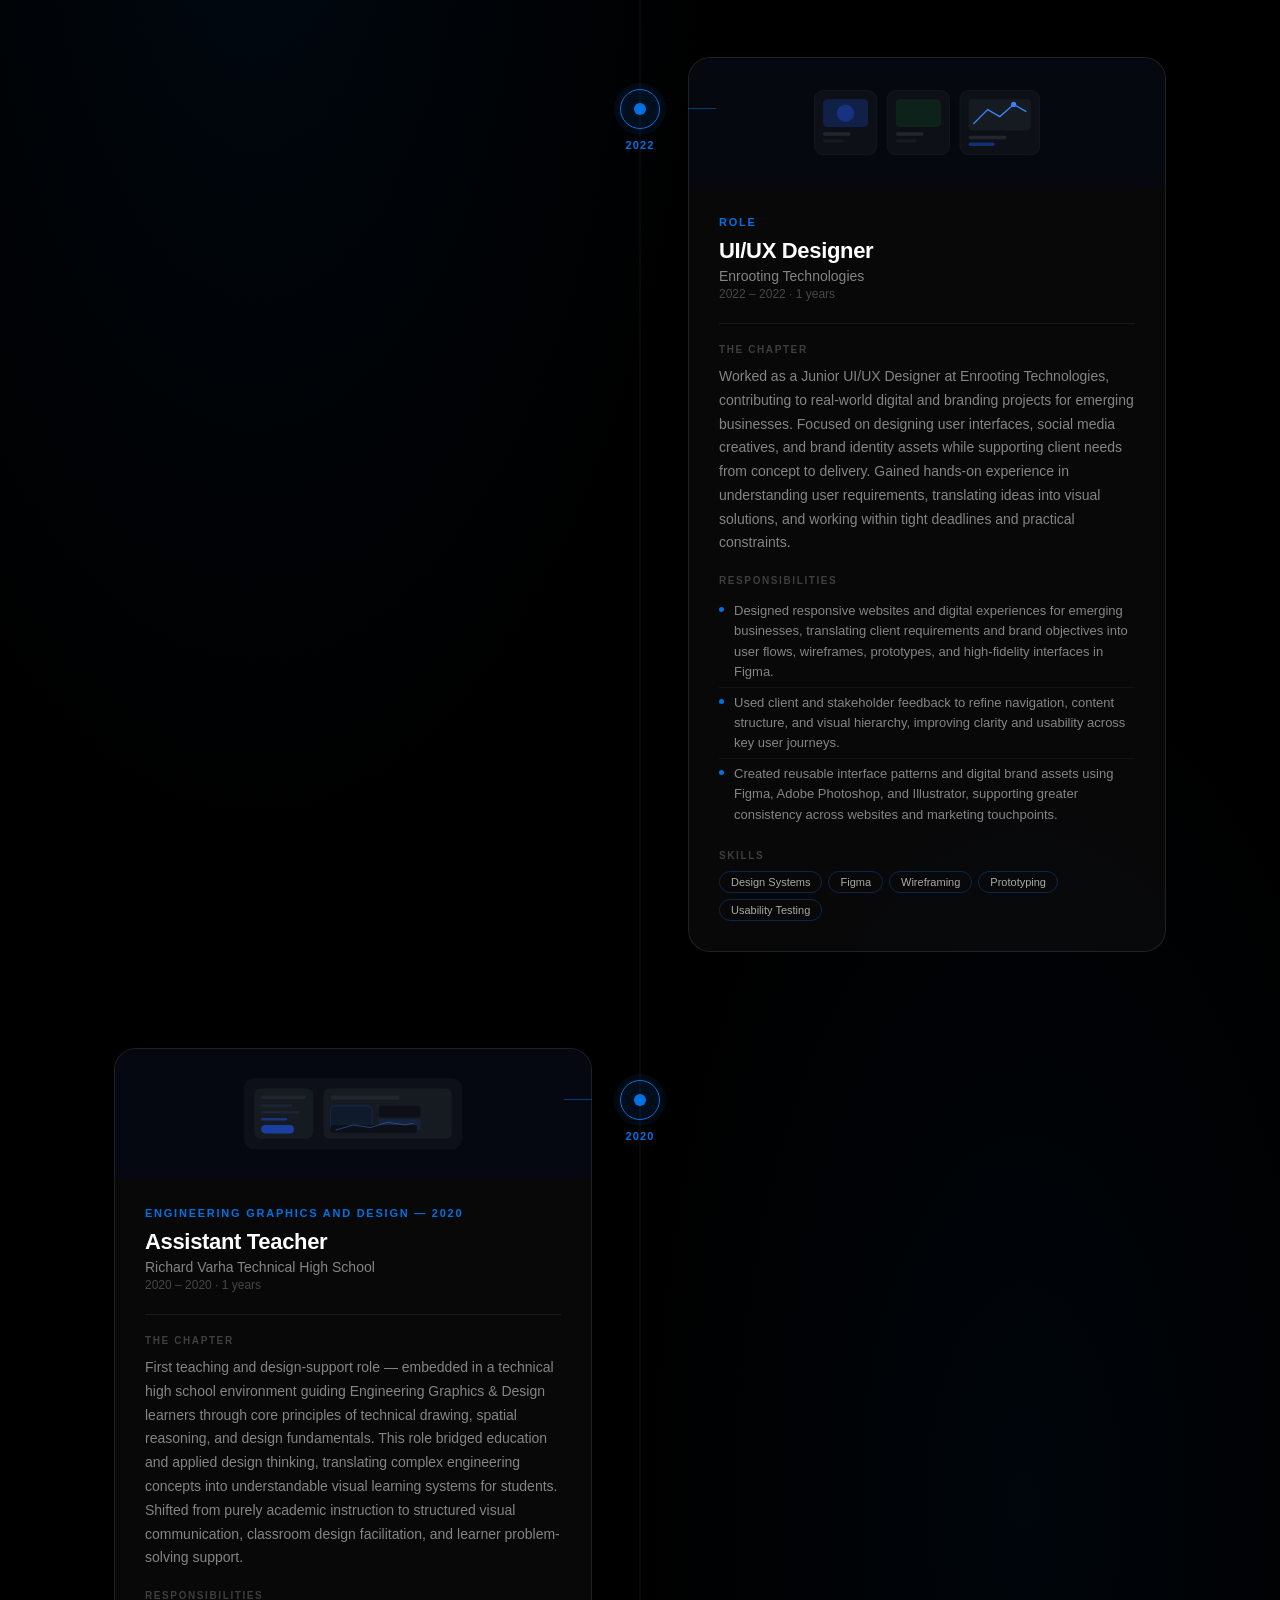
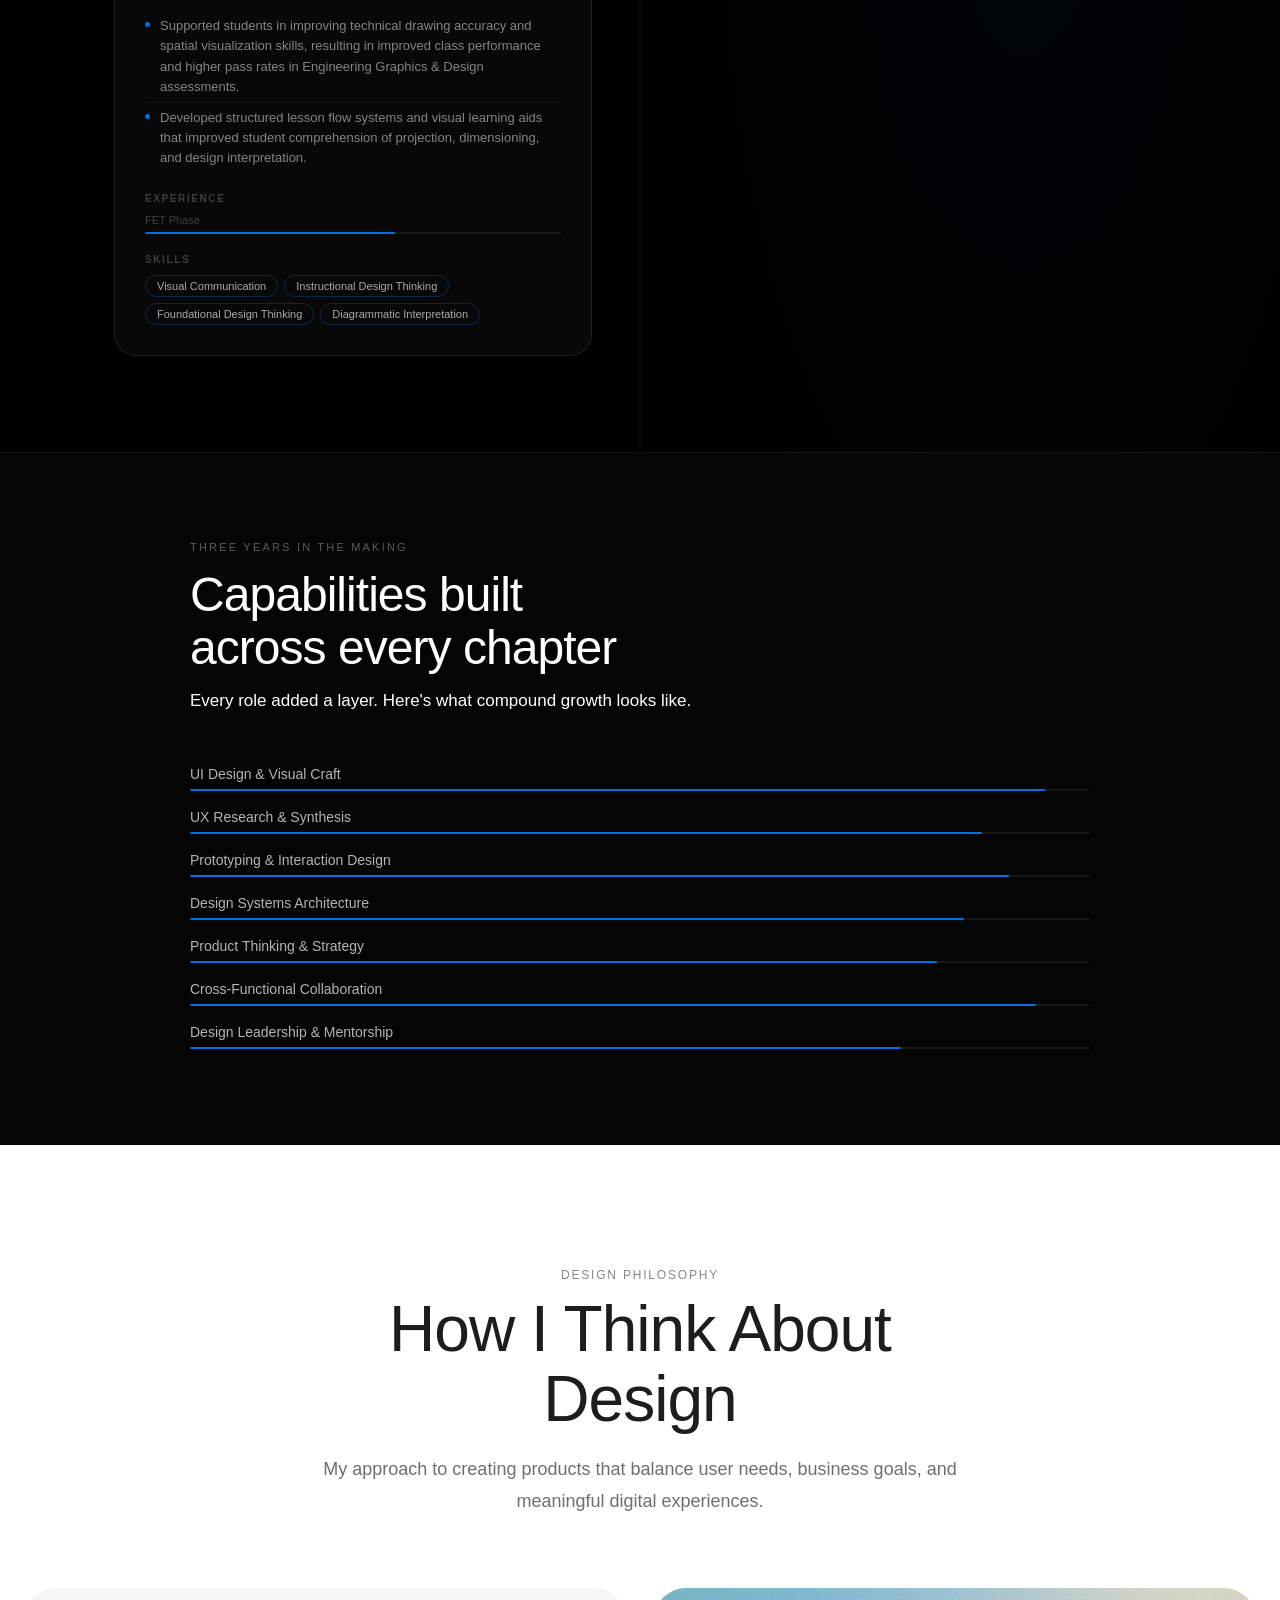
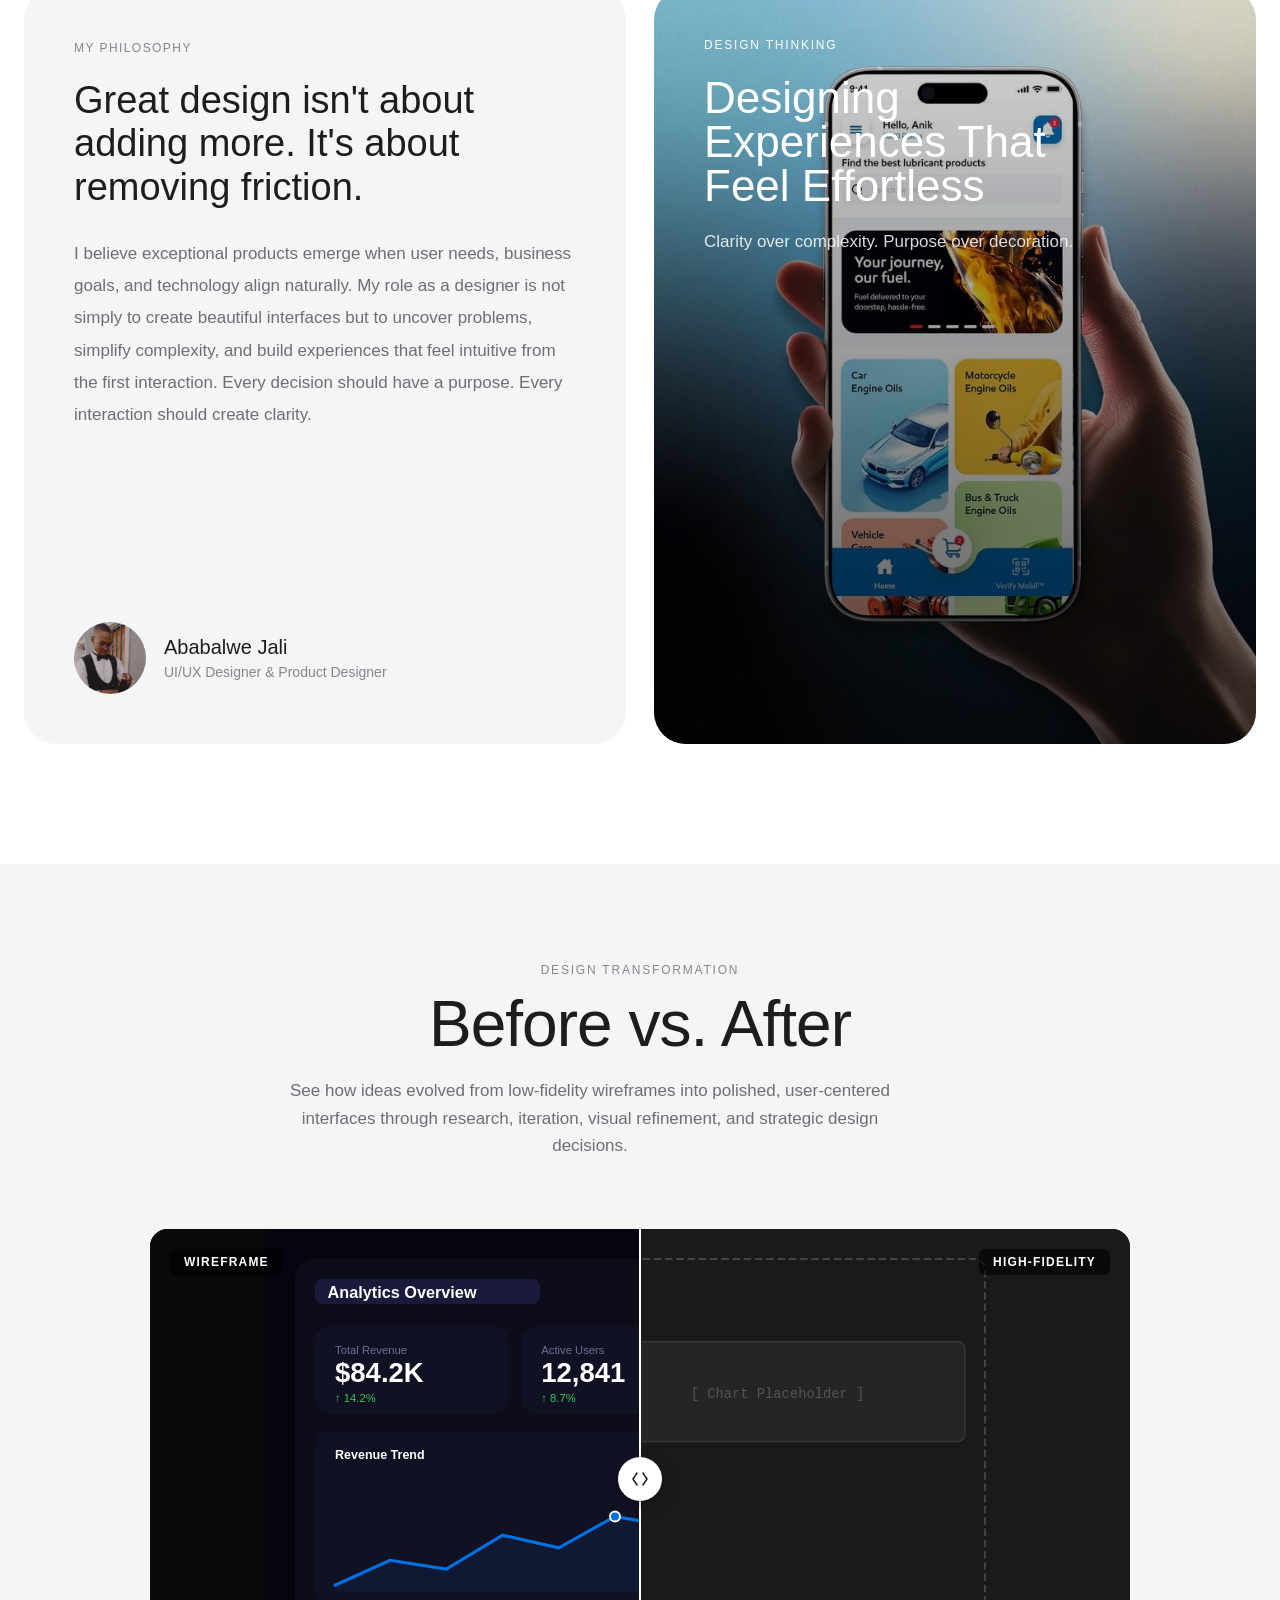
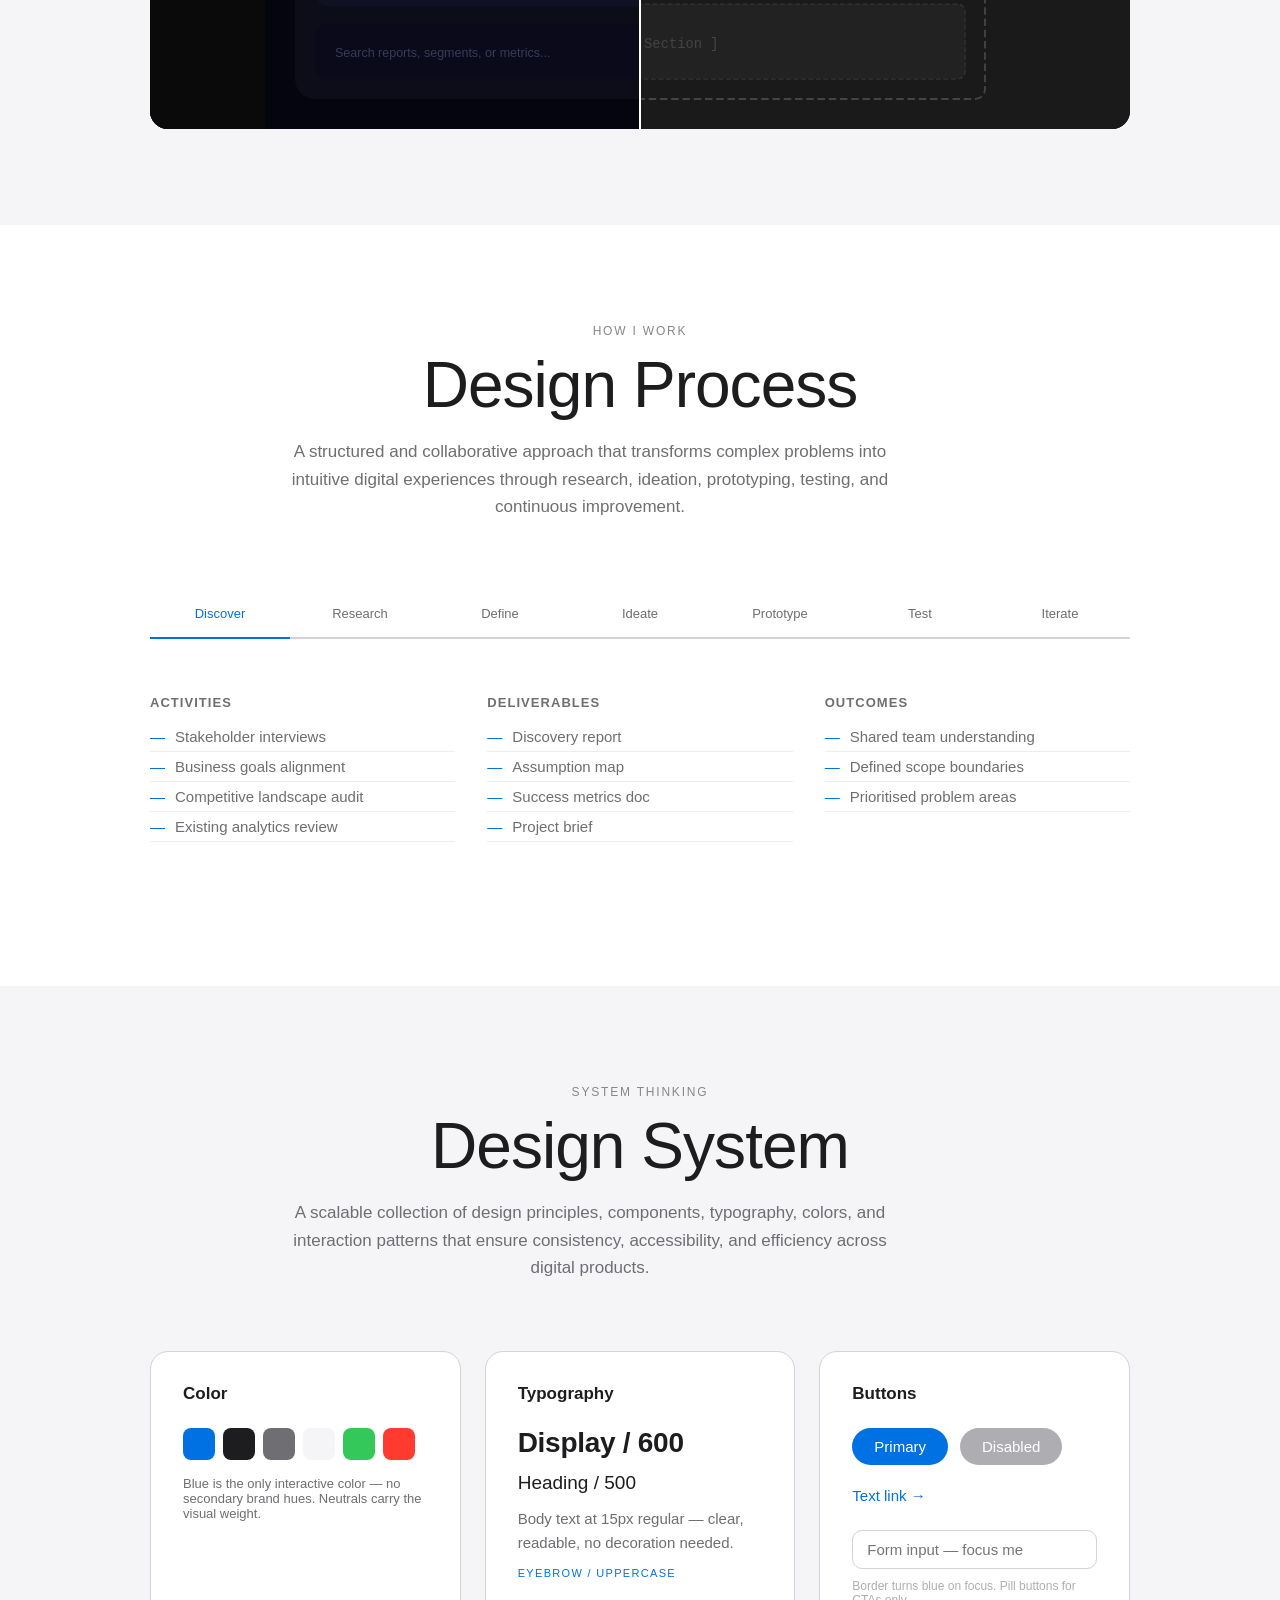
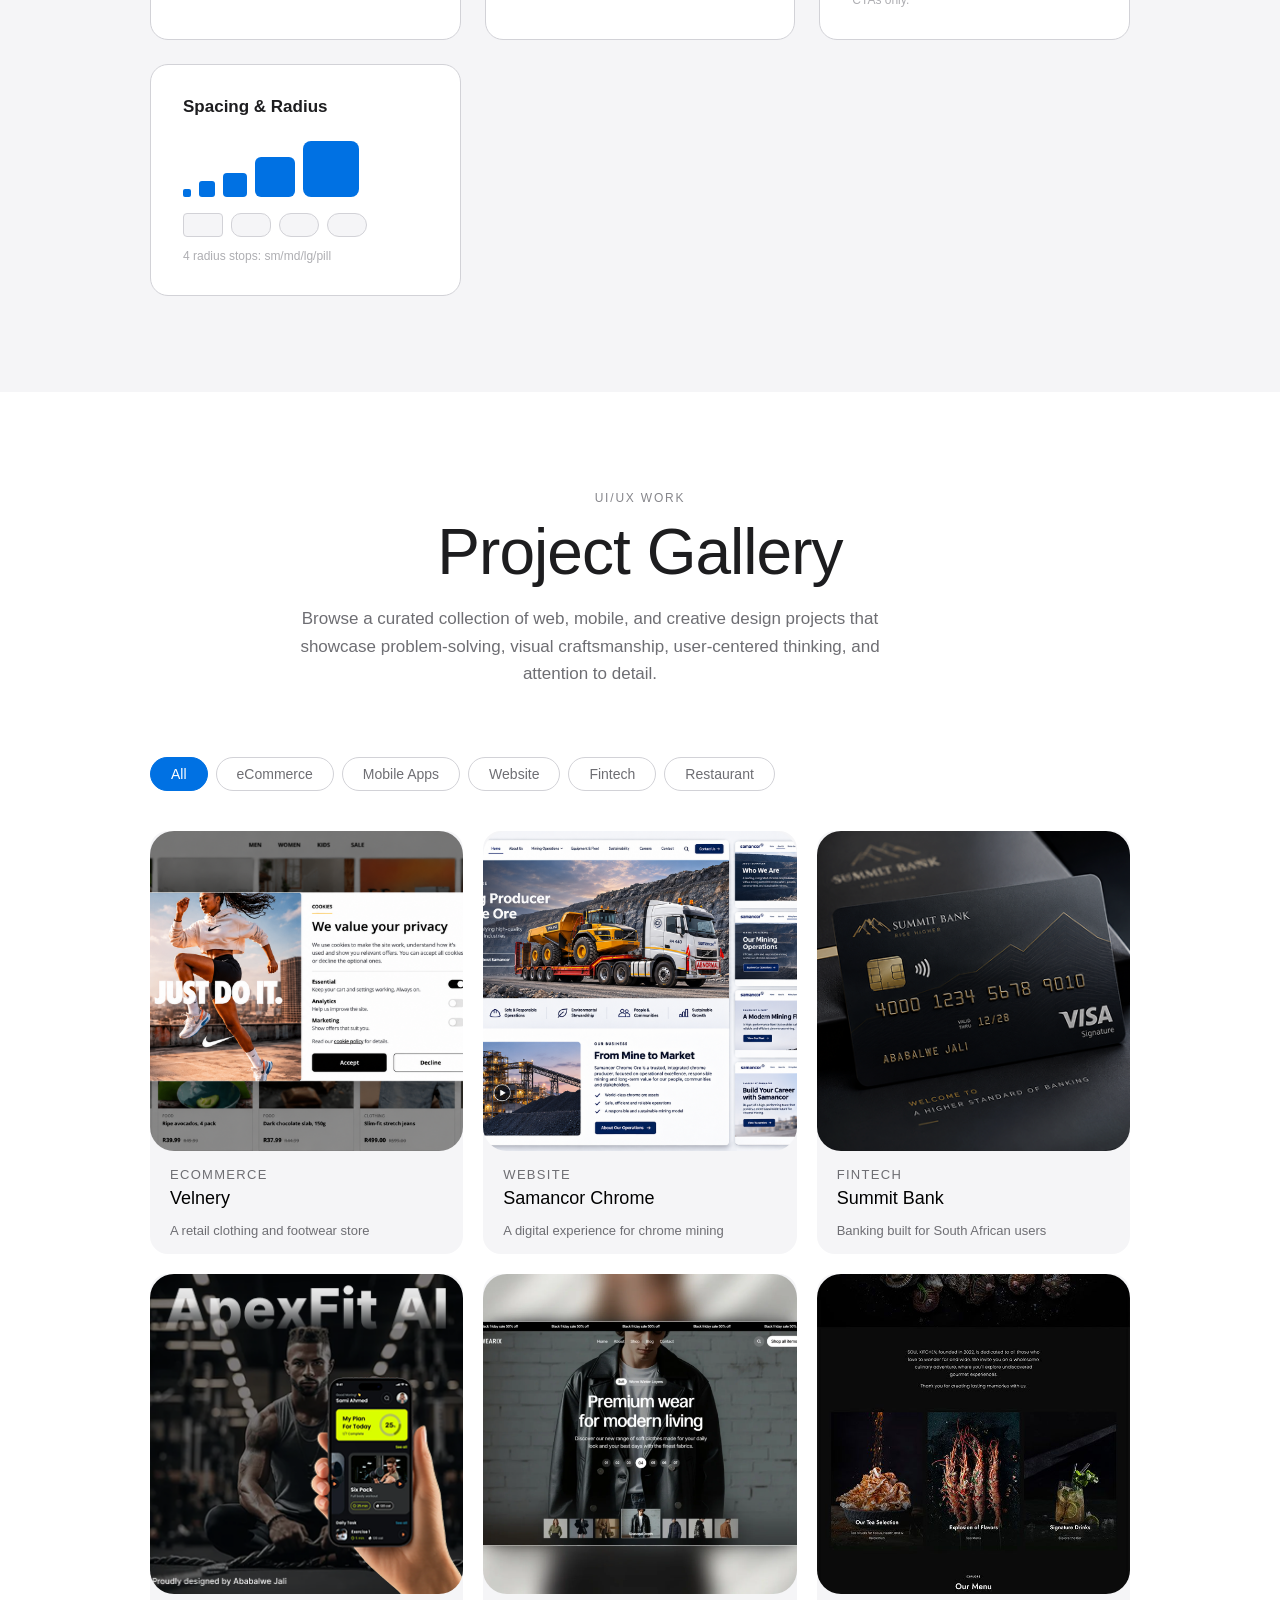
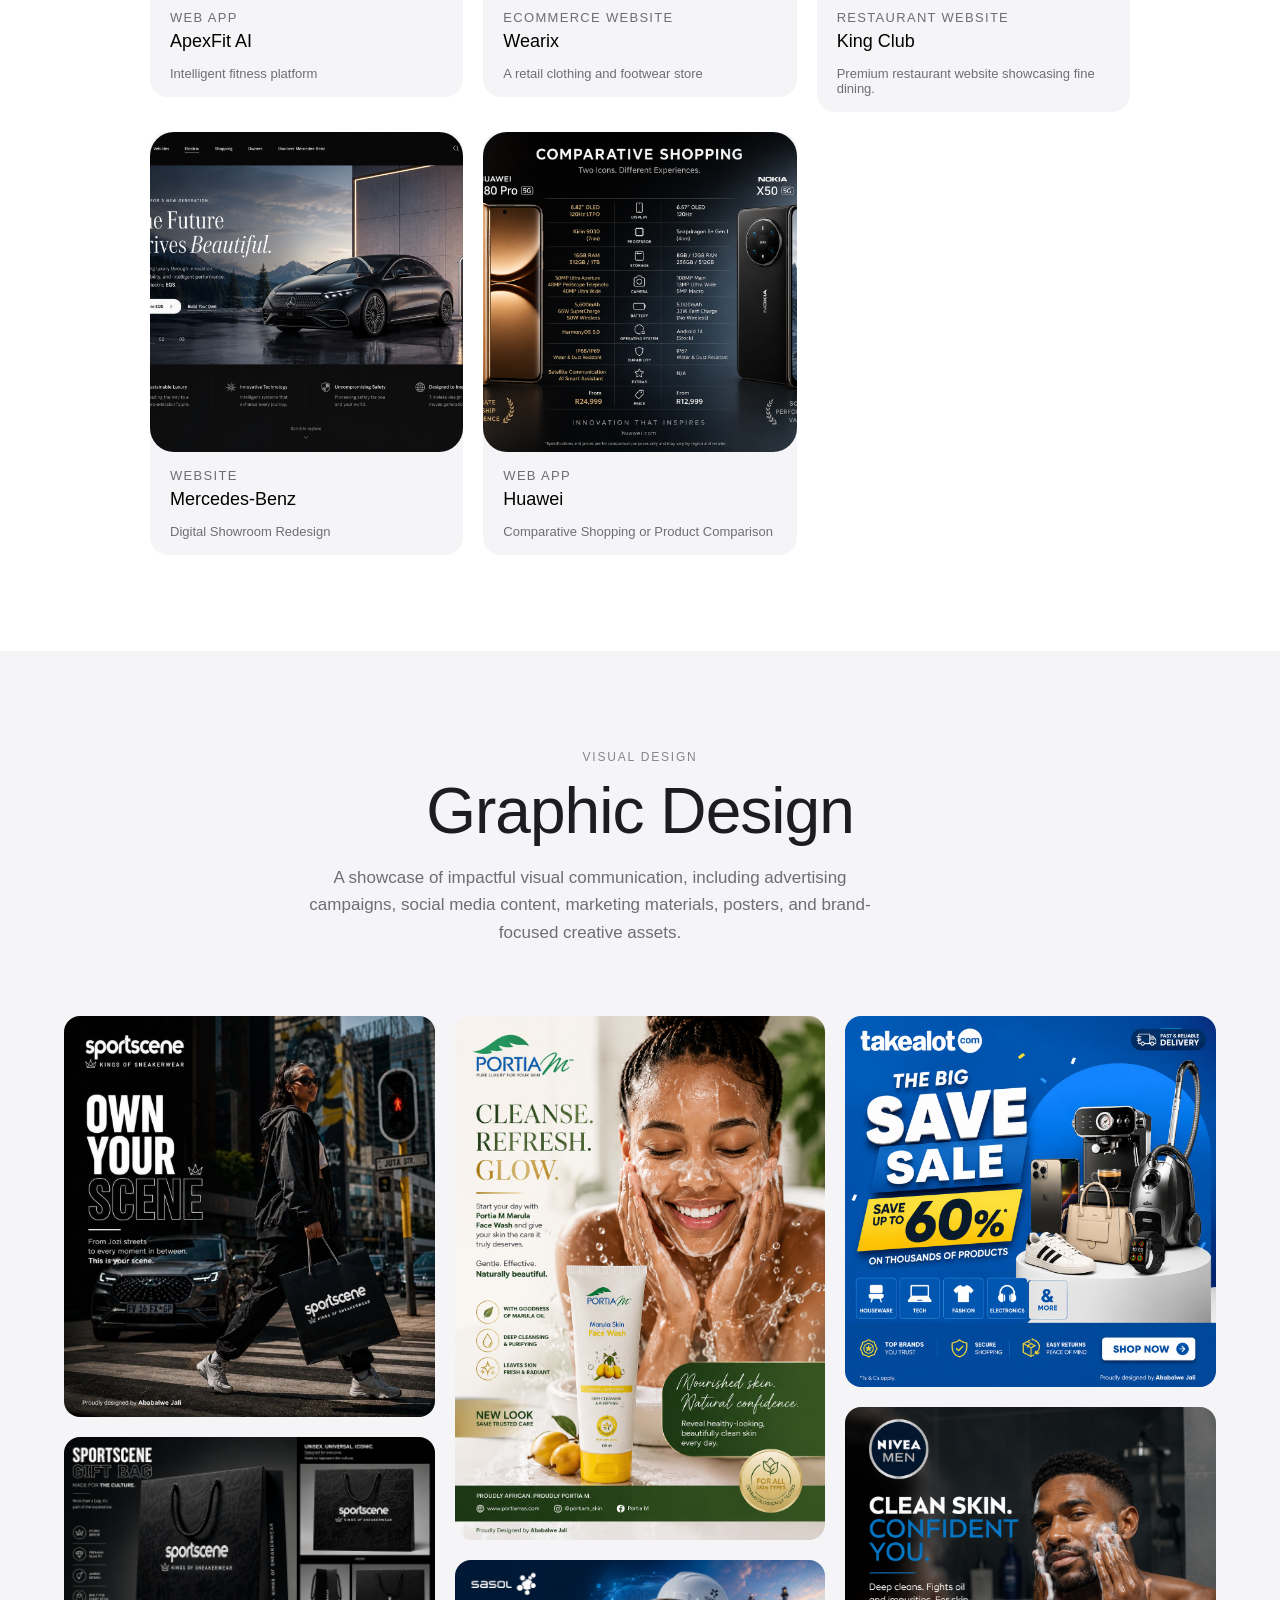
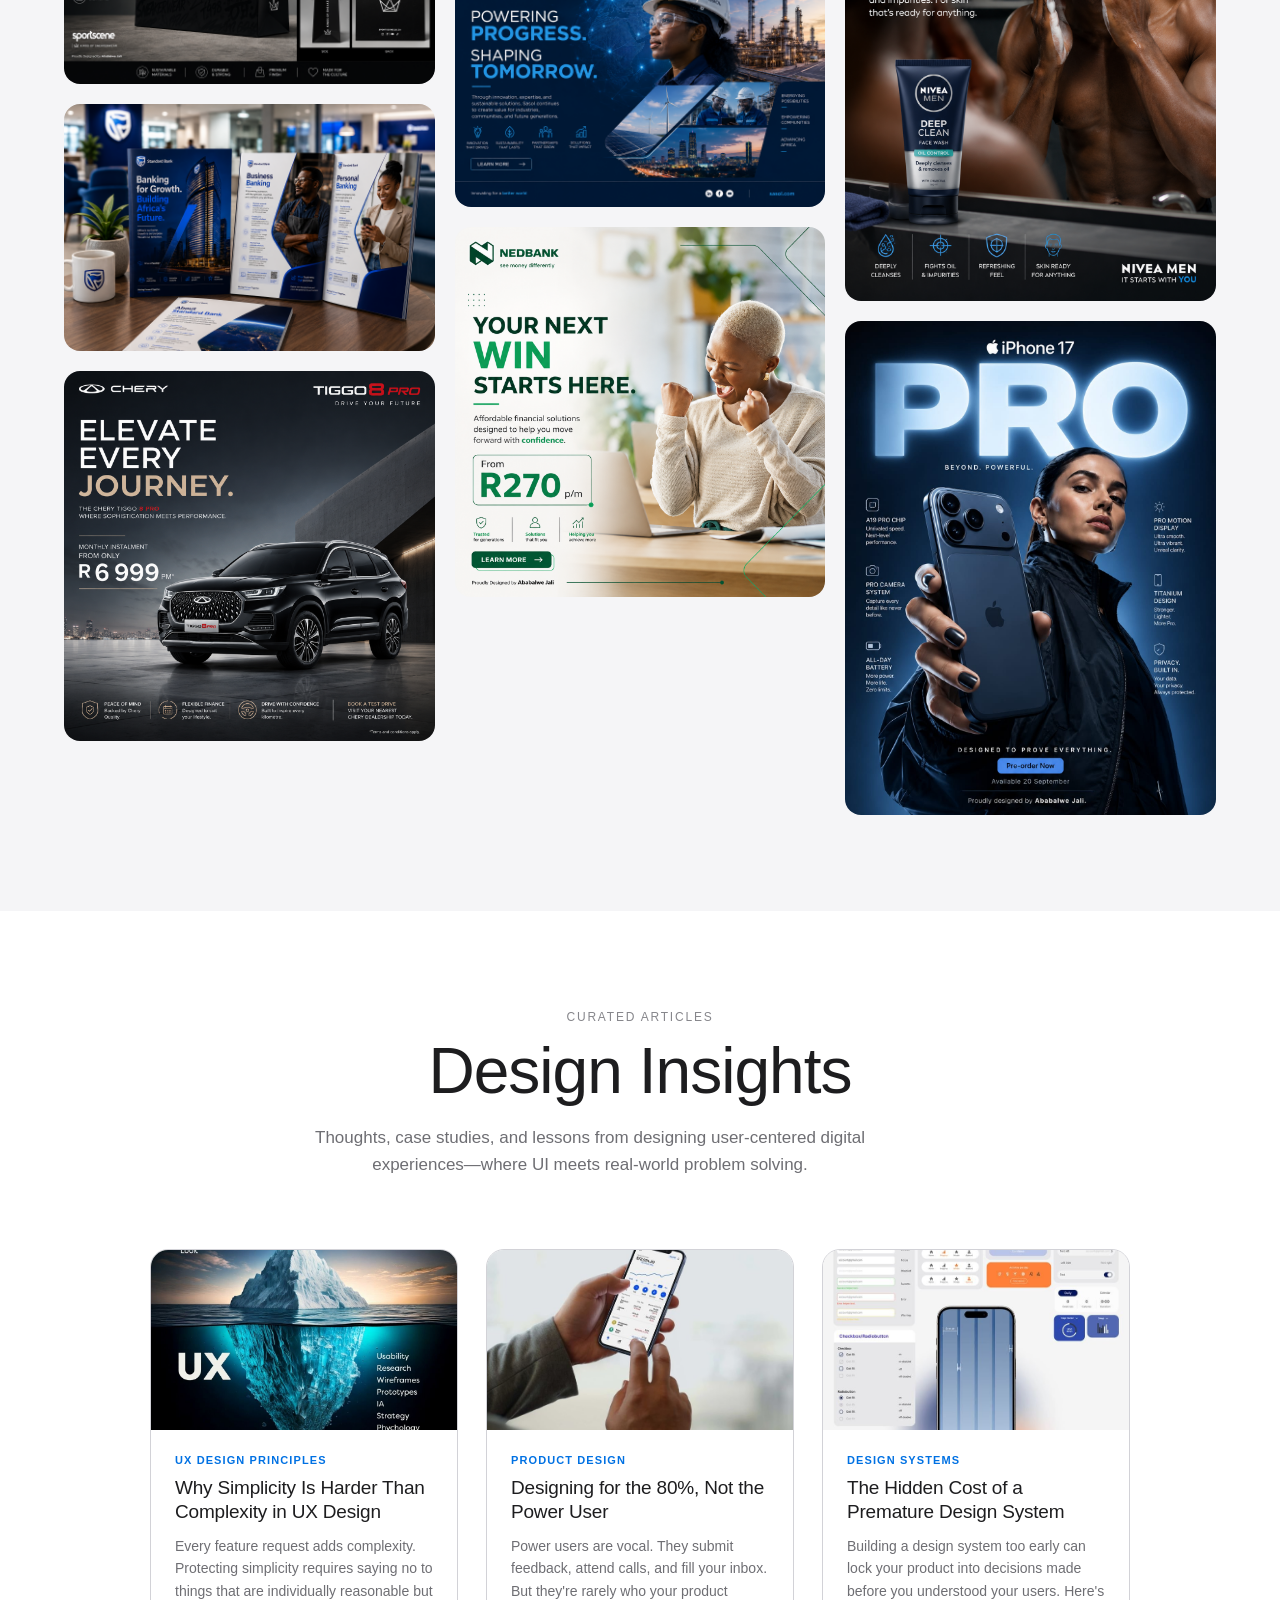
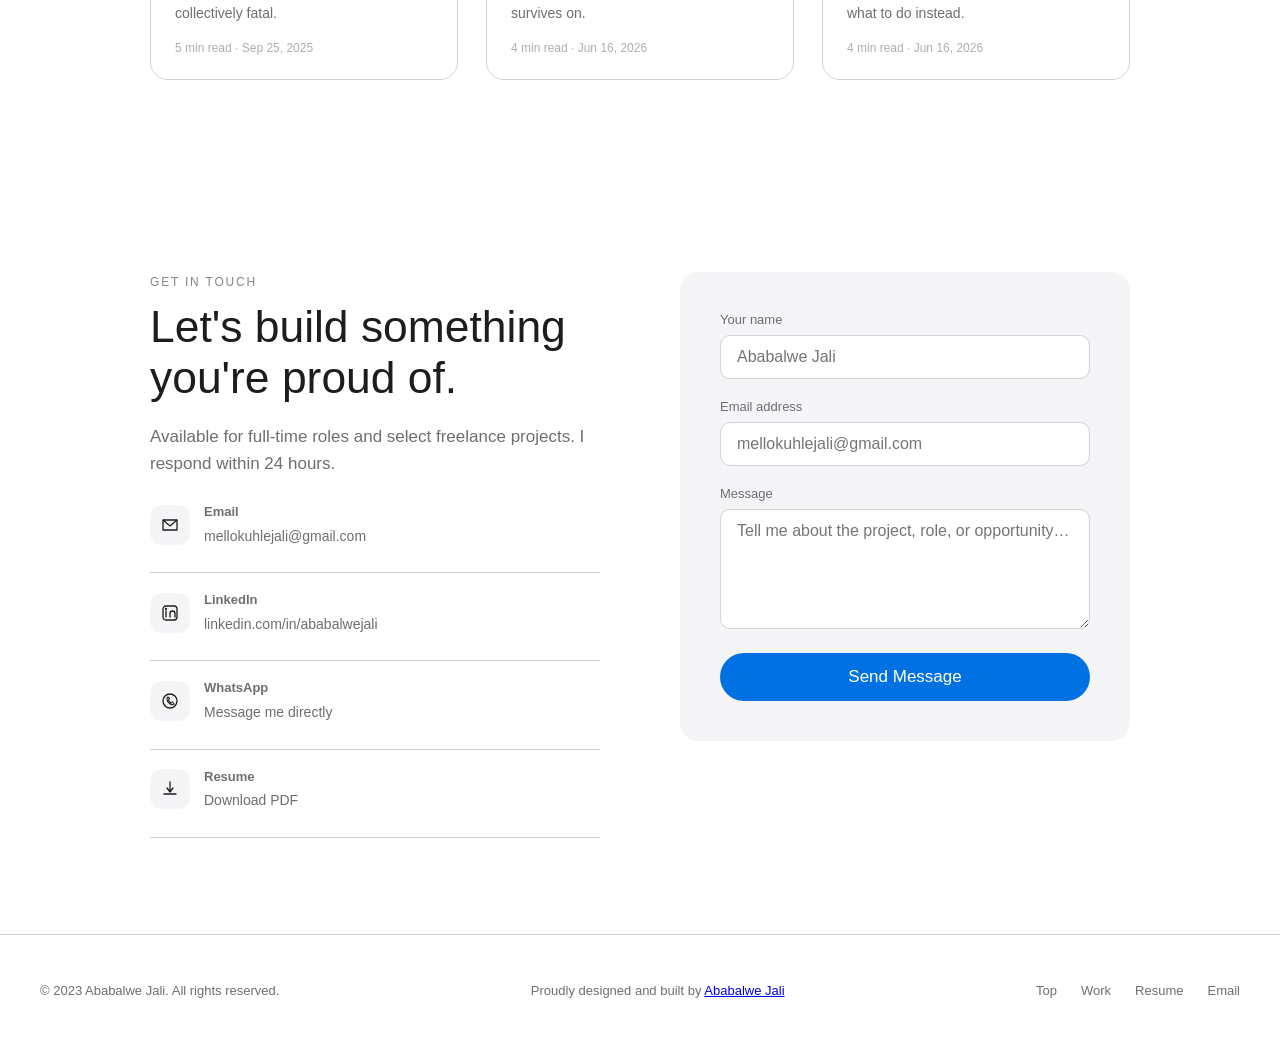
==== commit c49274db: "verification" ====
--- a/docs/index.html
+++ b/docs/index.html
@@ -3,7 +3,7 @@
 <head>
     <meta charset="UTF-8">
     <meta name="viewport" content="width=device-width, initial-scale=1.0">
-    <meta name="google-site-verification" content="H-P9O2aEce2T4pCd7aHzKAomK_gOY6I6DhxRUm5_3rs" />
+    <meta name="google-site-verification" content="H-P9O2aEce2T4pCd7aHzKAomK_gOY6I6DhxRUm5_3rs"/>
     <meta name="description" content="UI/UX & Creative Designer portfolio — crafting premium digital experiences.">
     <link rel="stylesheet" href="CSS/style.css">
     <title>Ababalwe Jali — UI/UX & Creative Designer</title>
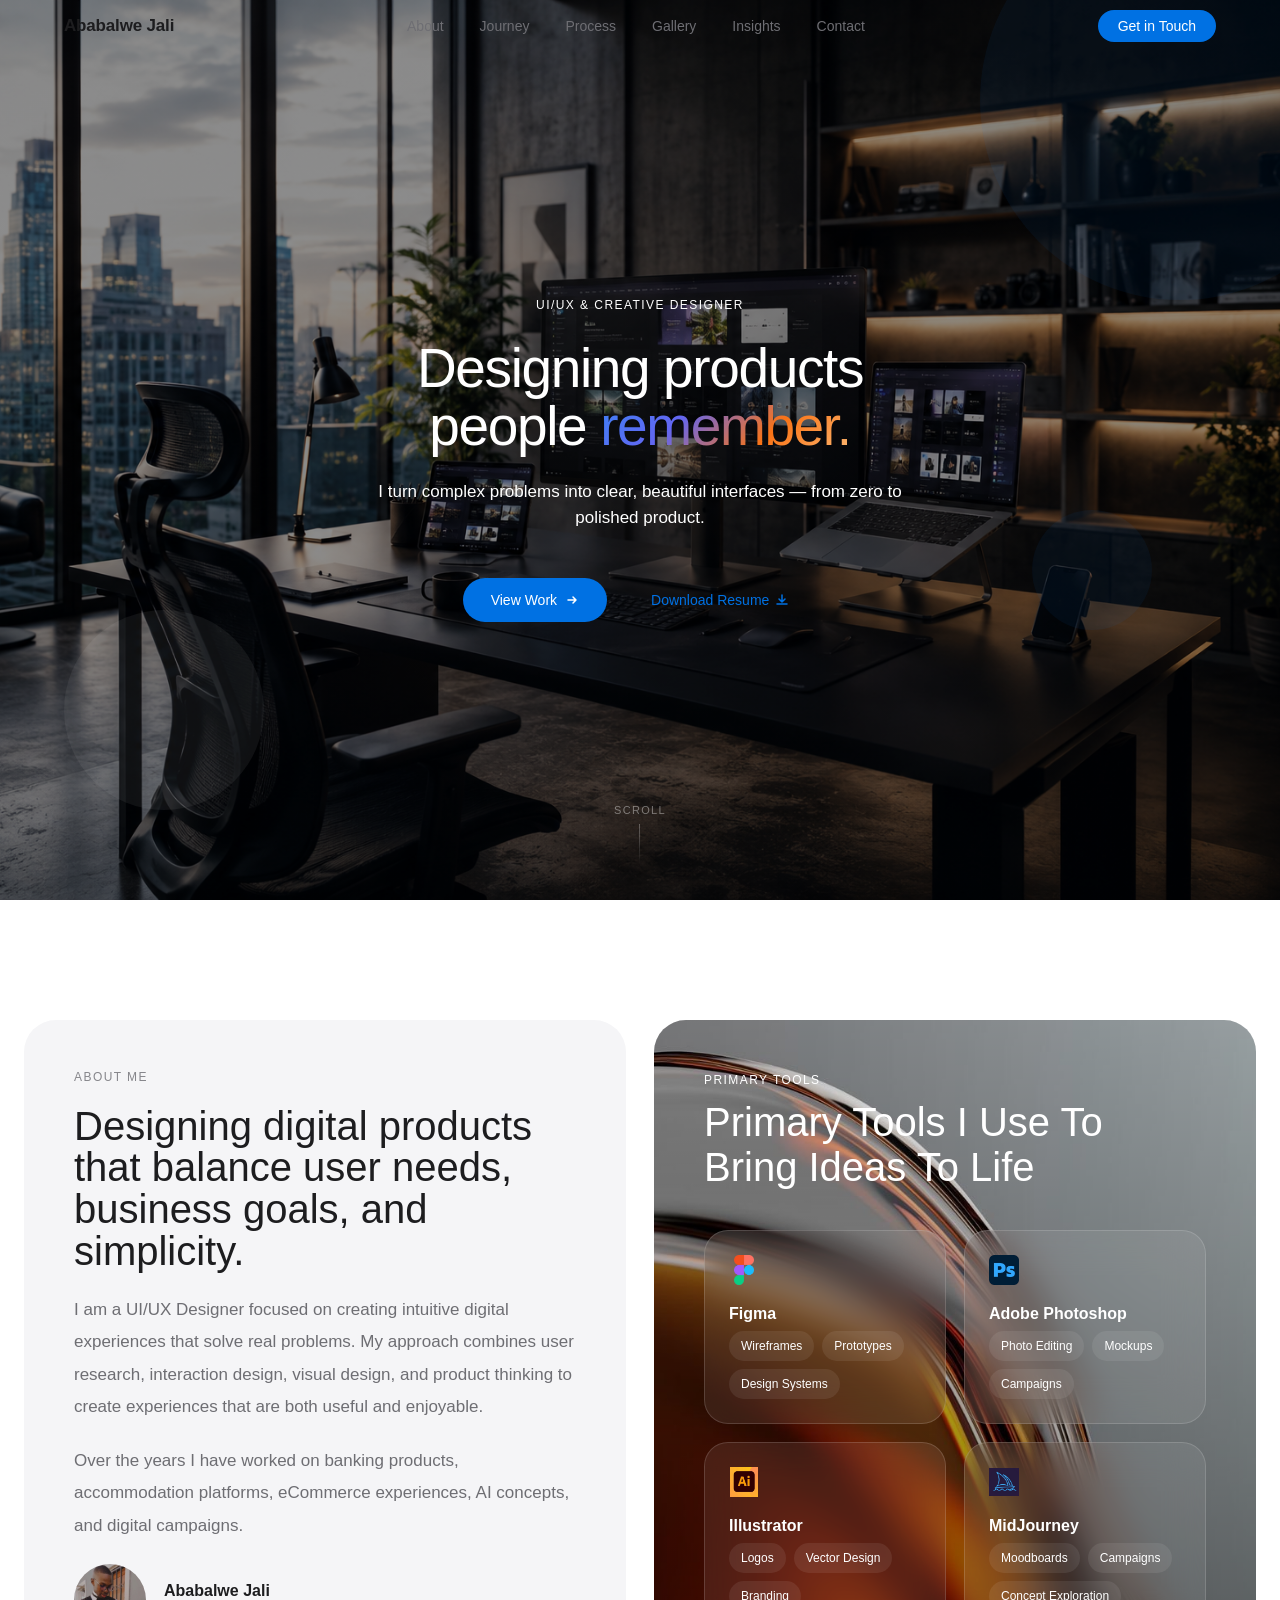
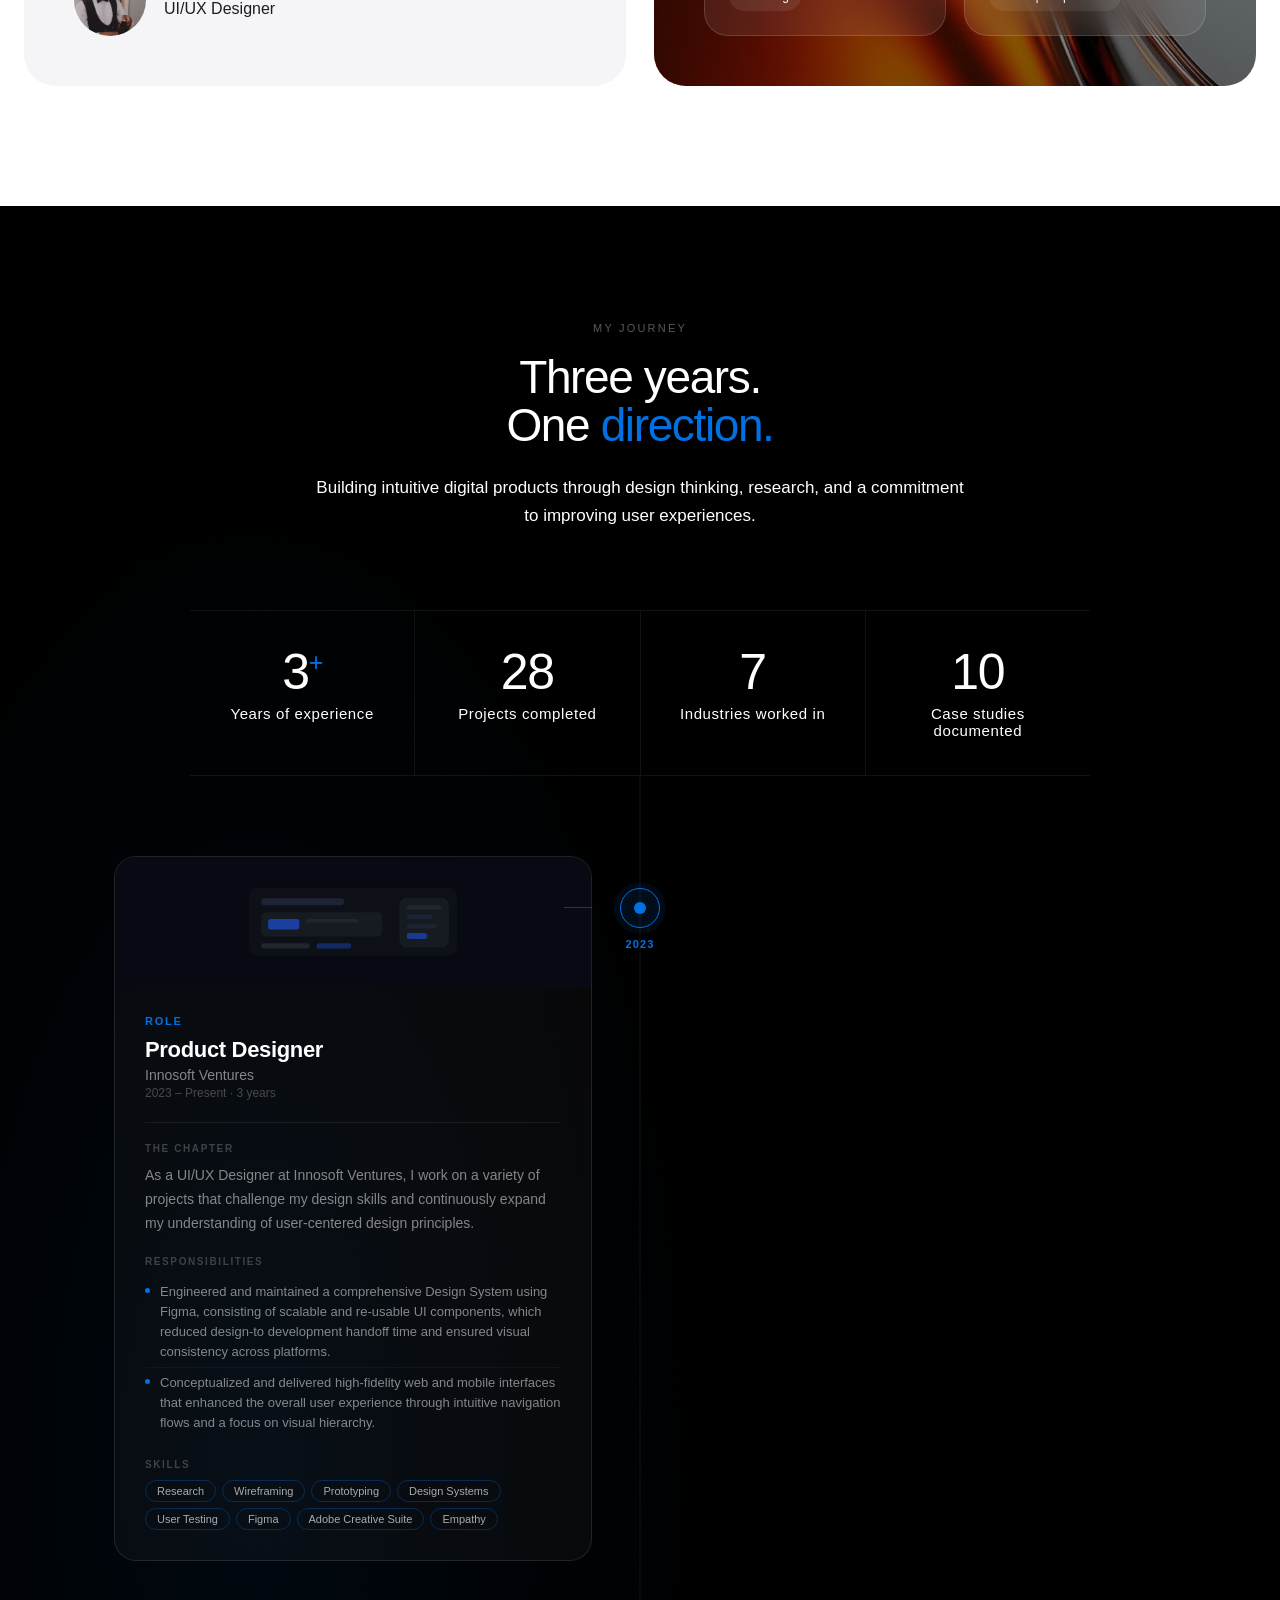
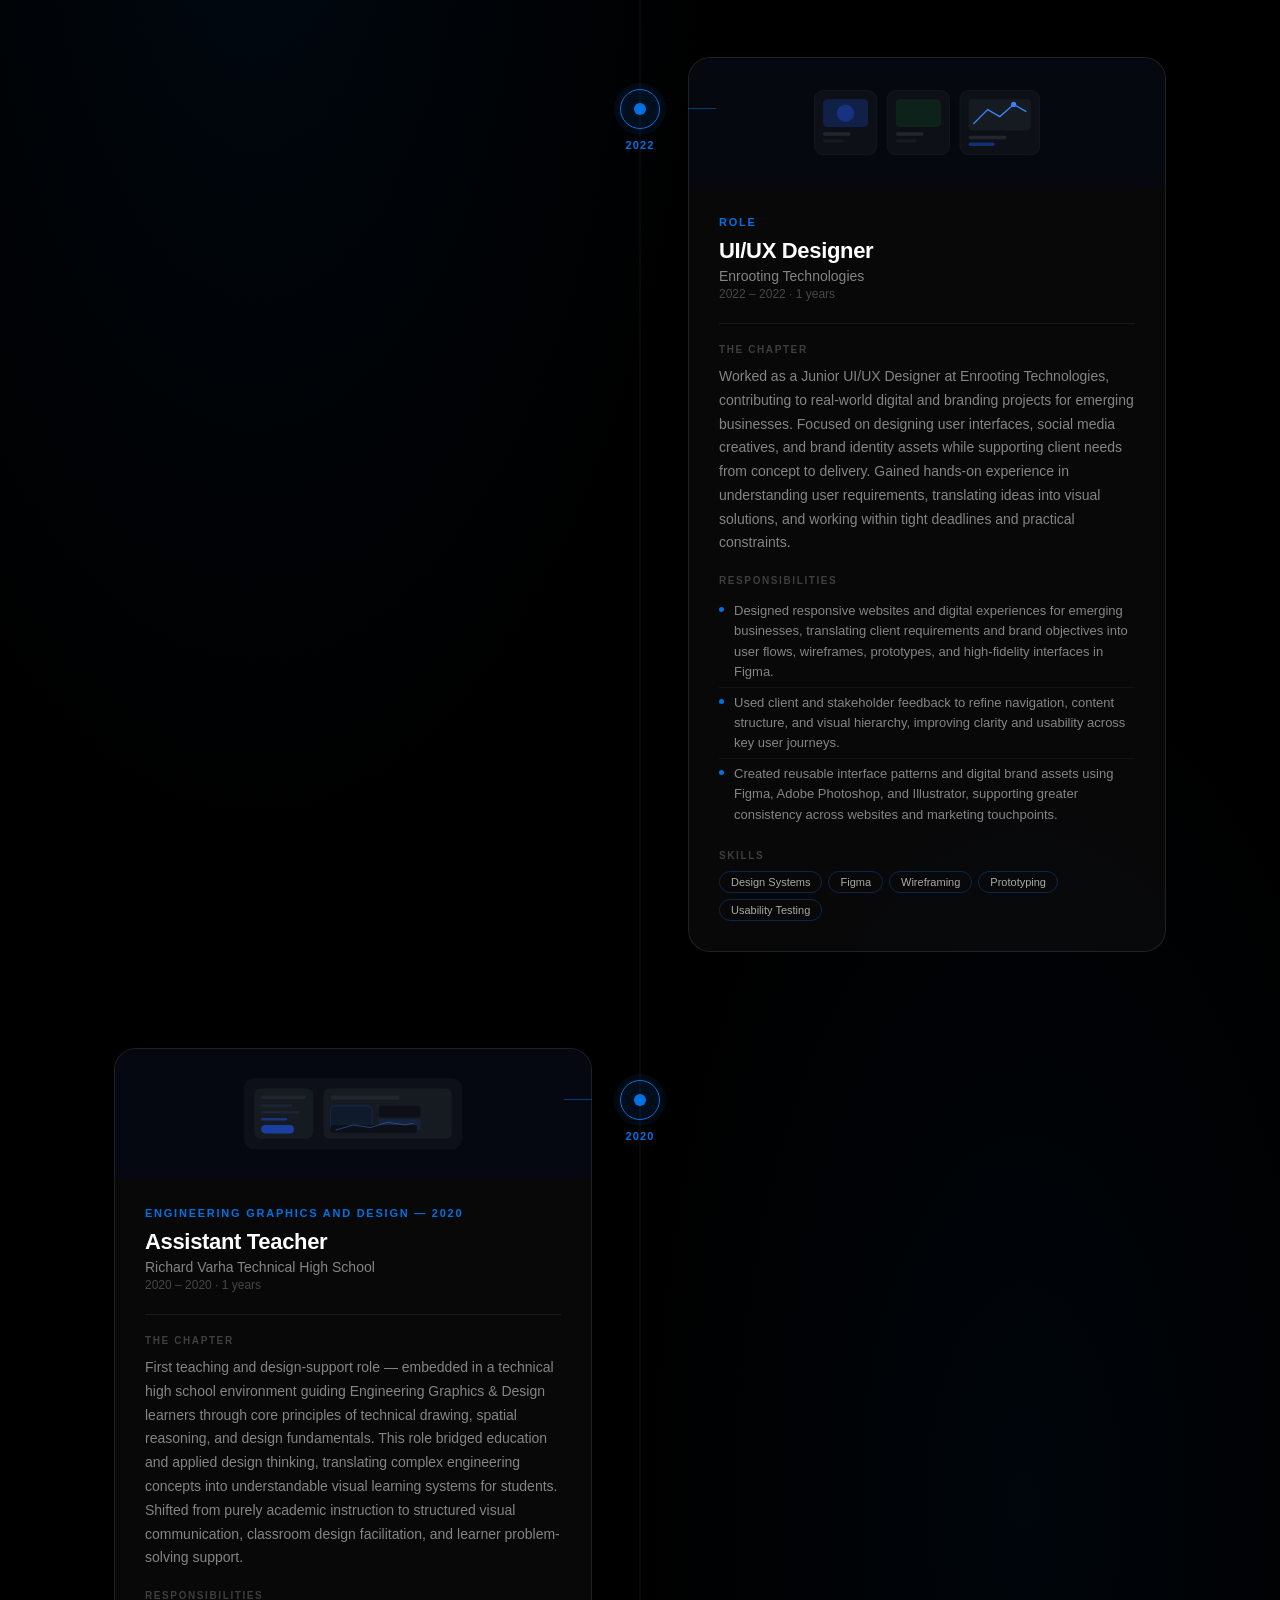
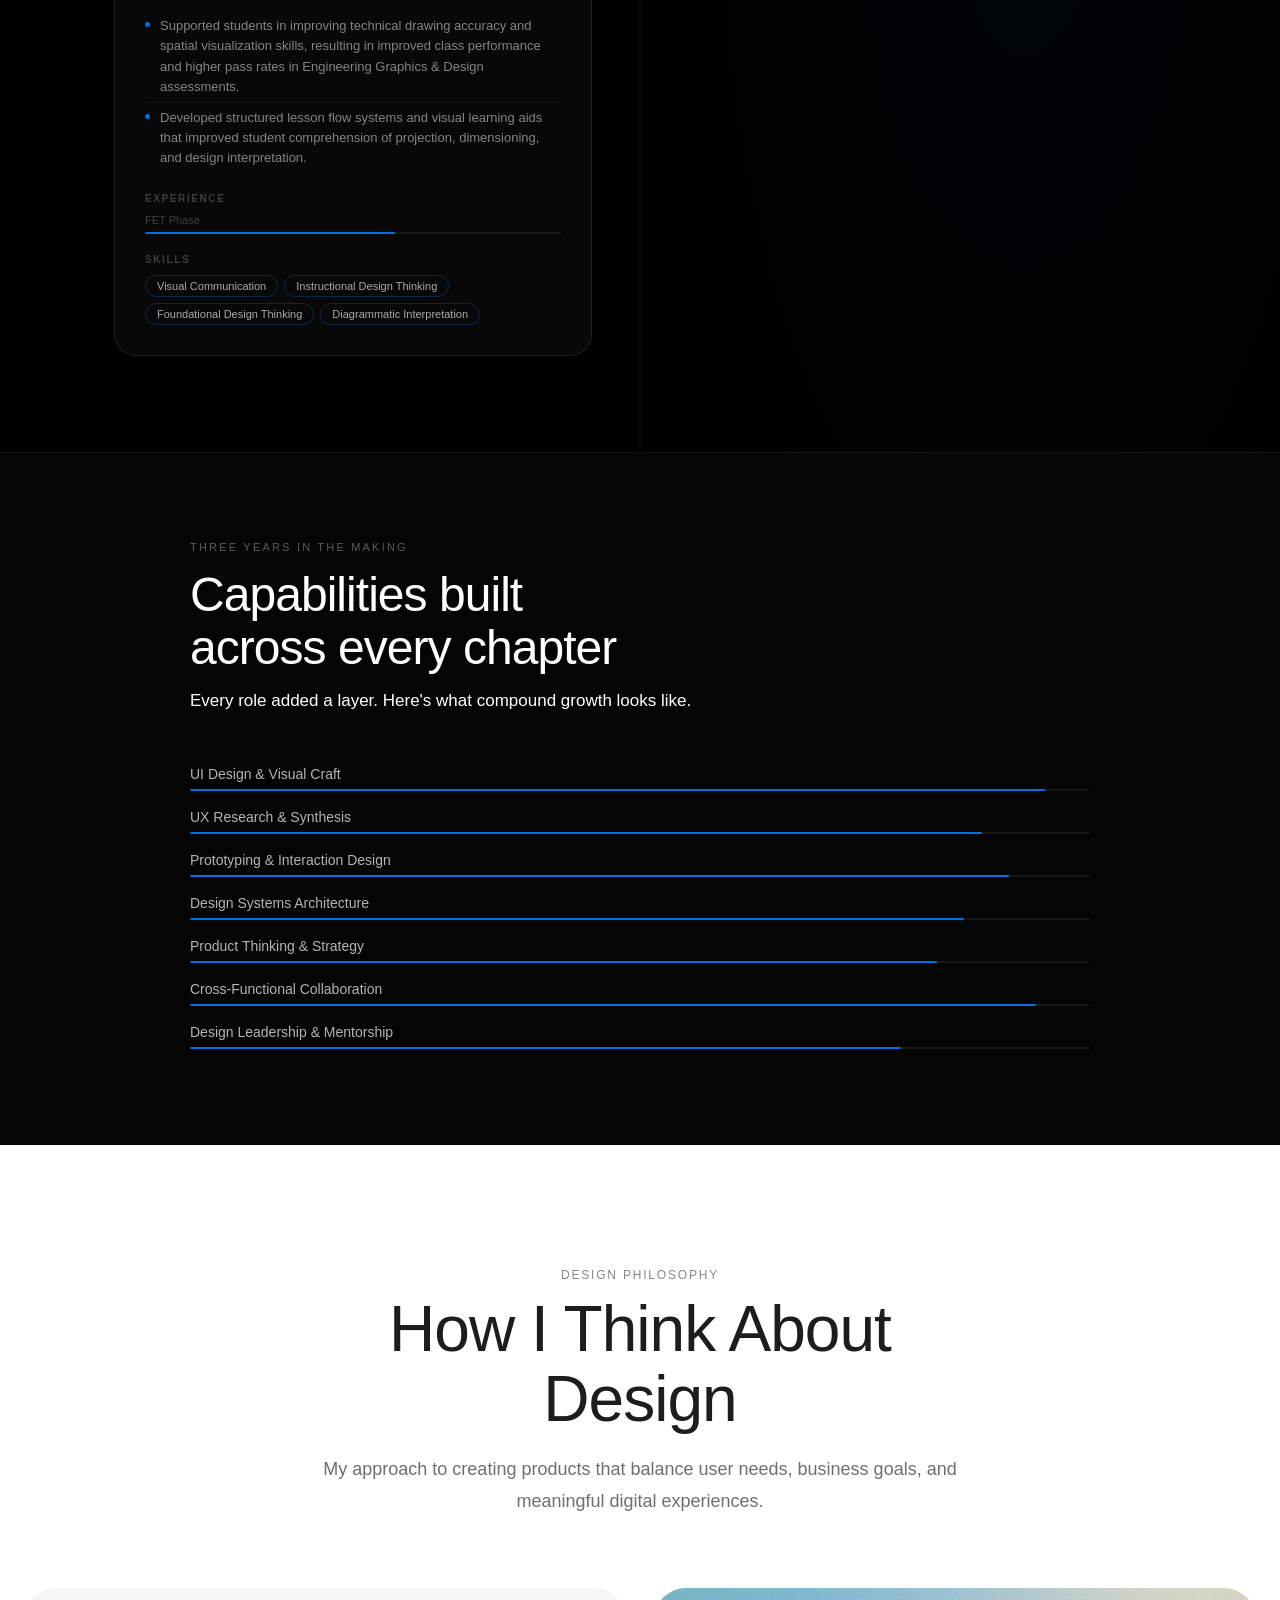
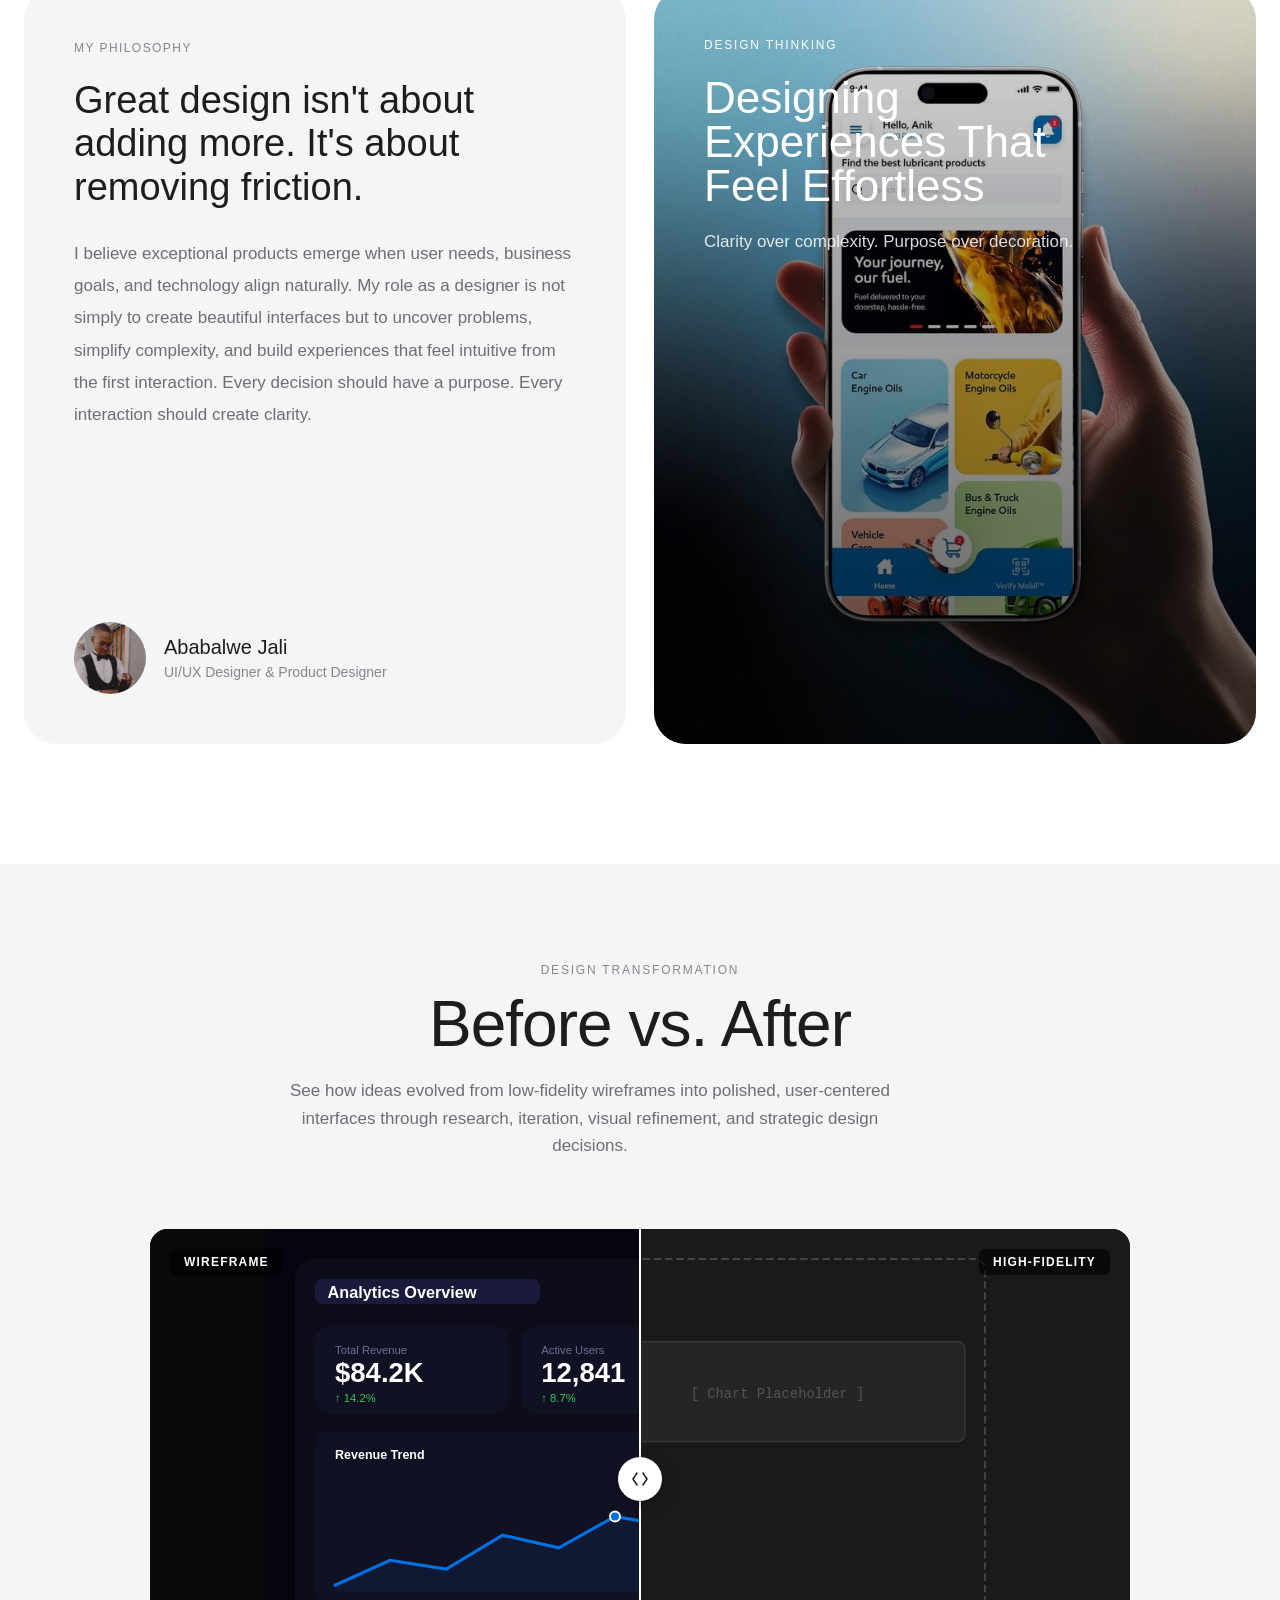
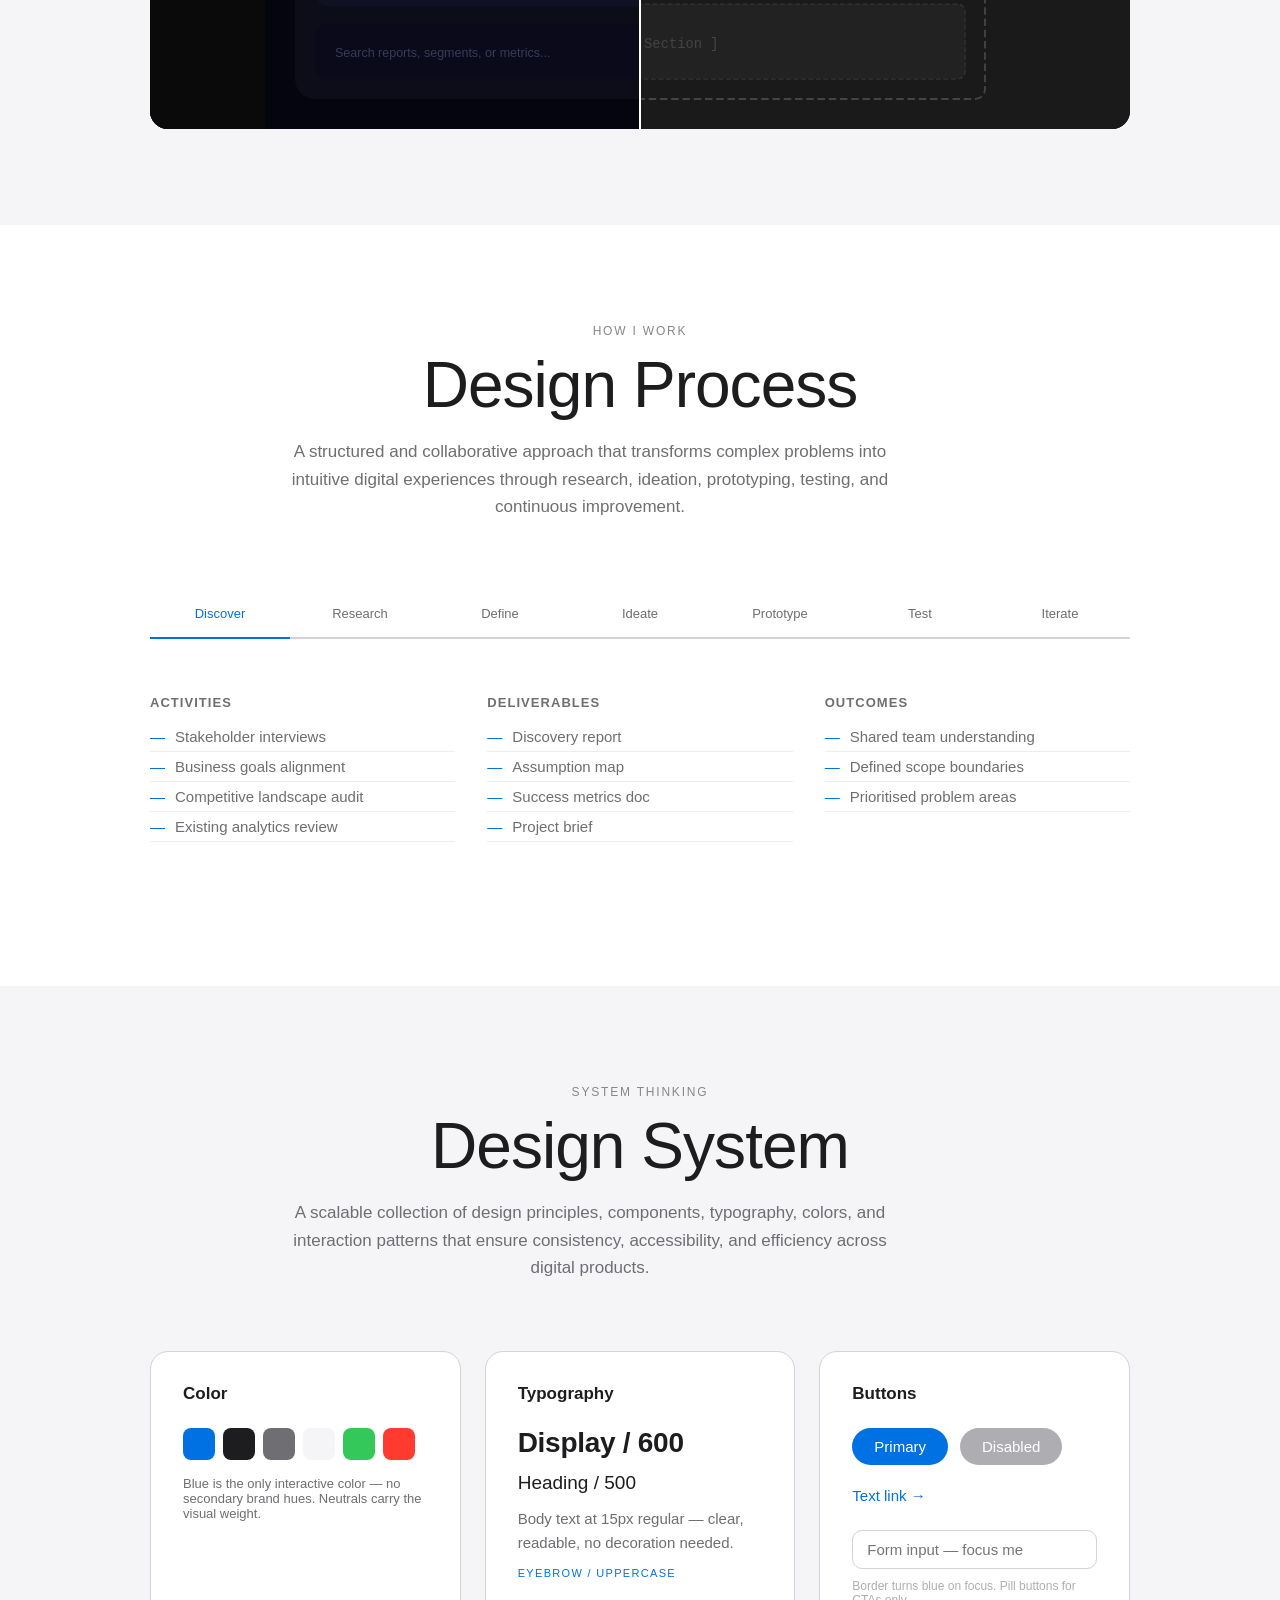
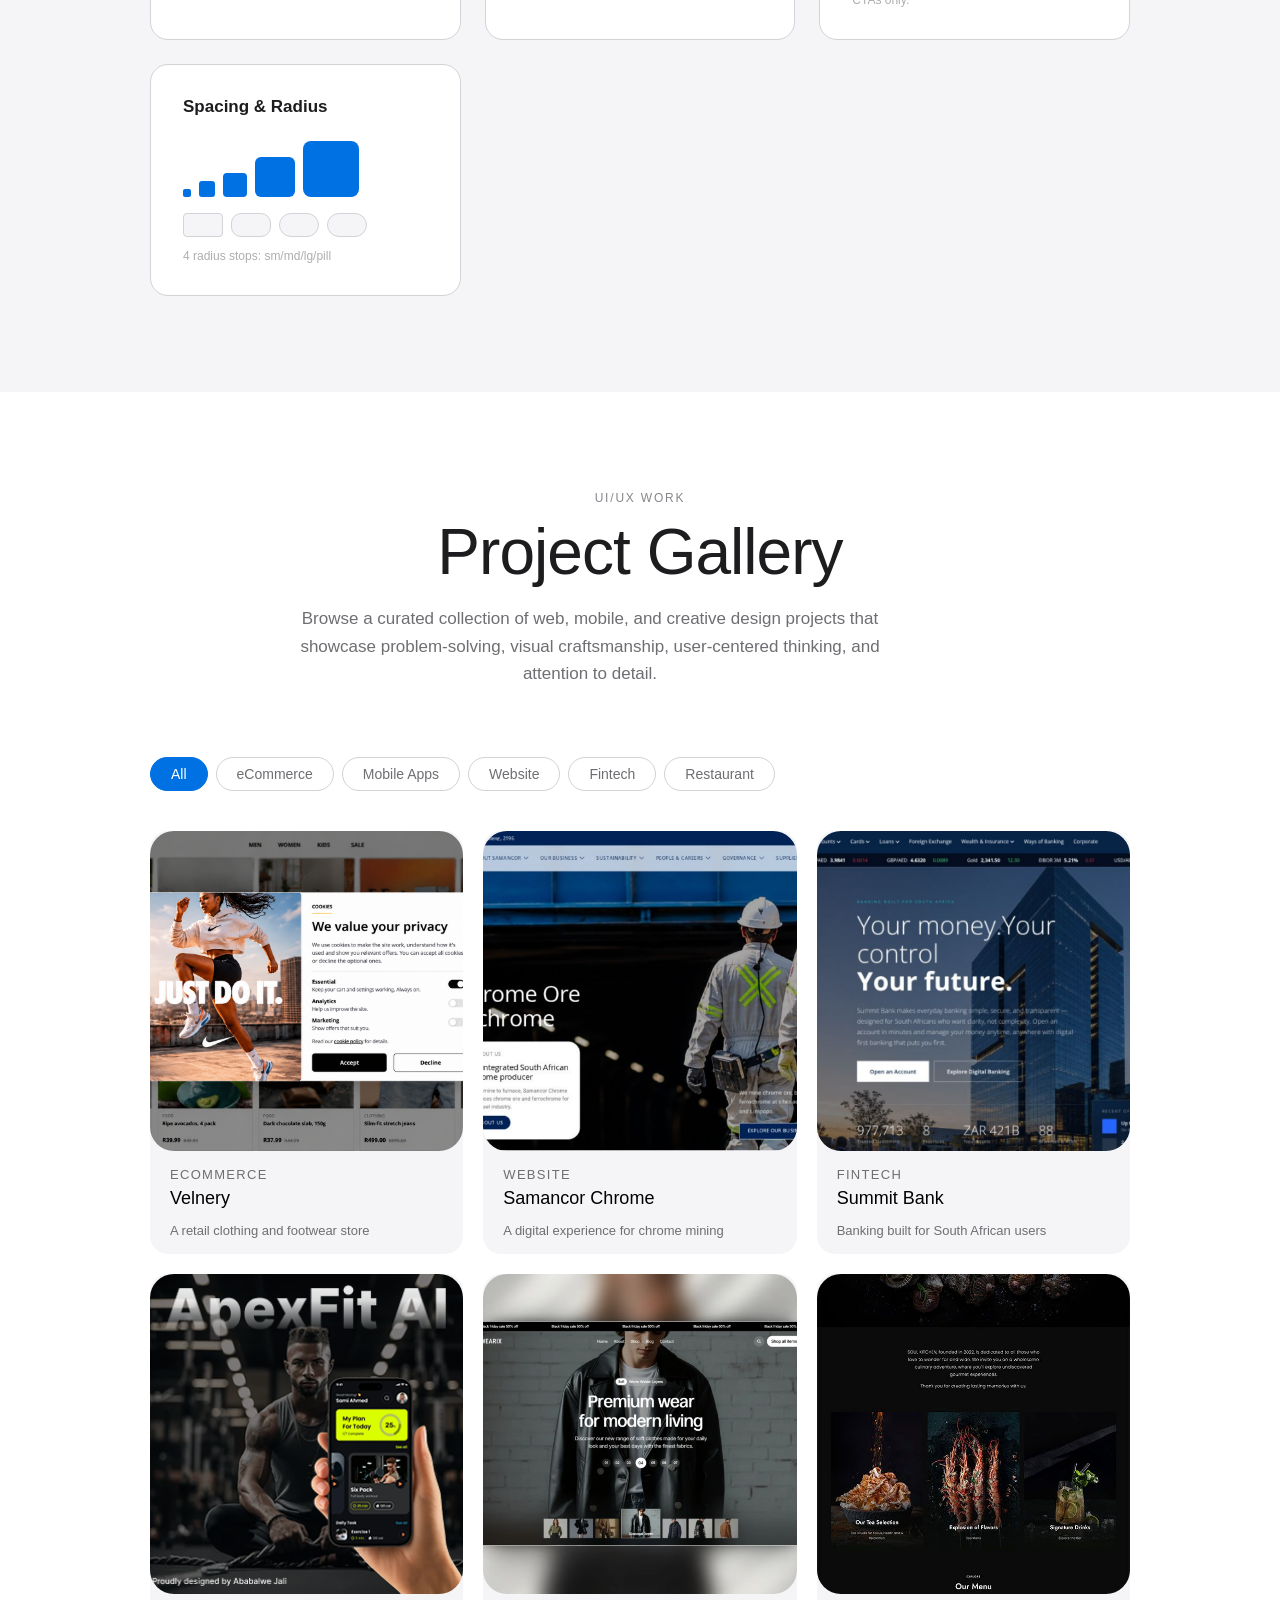
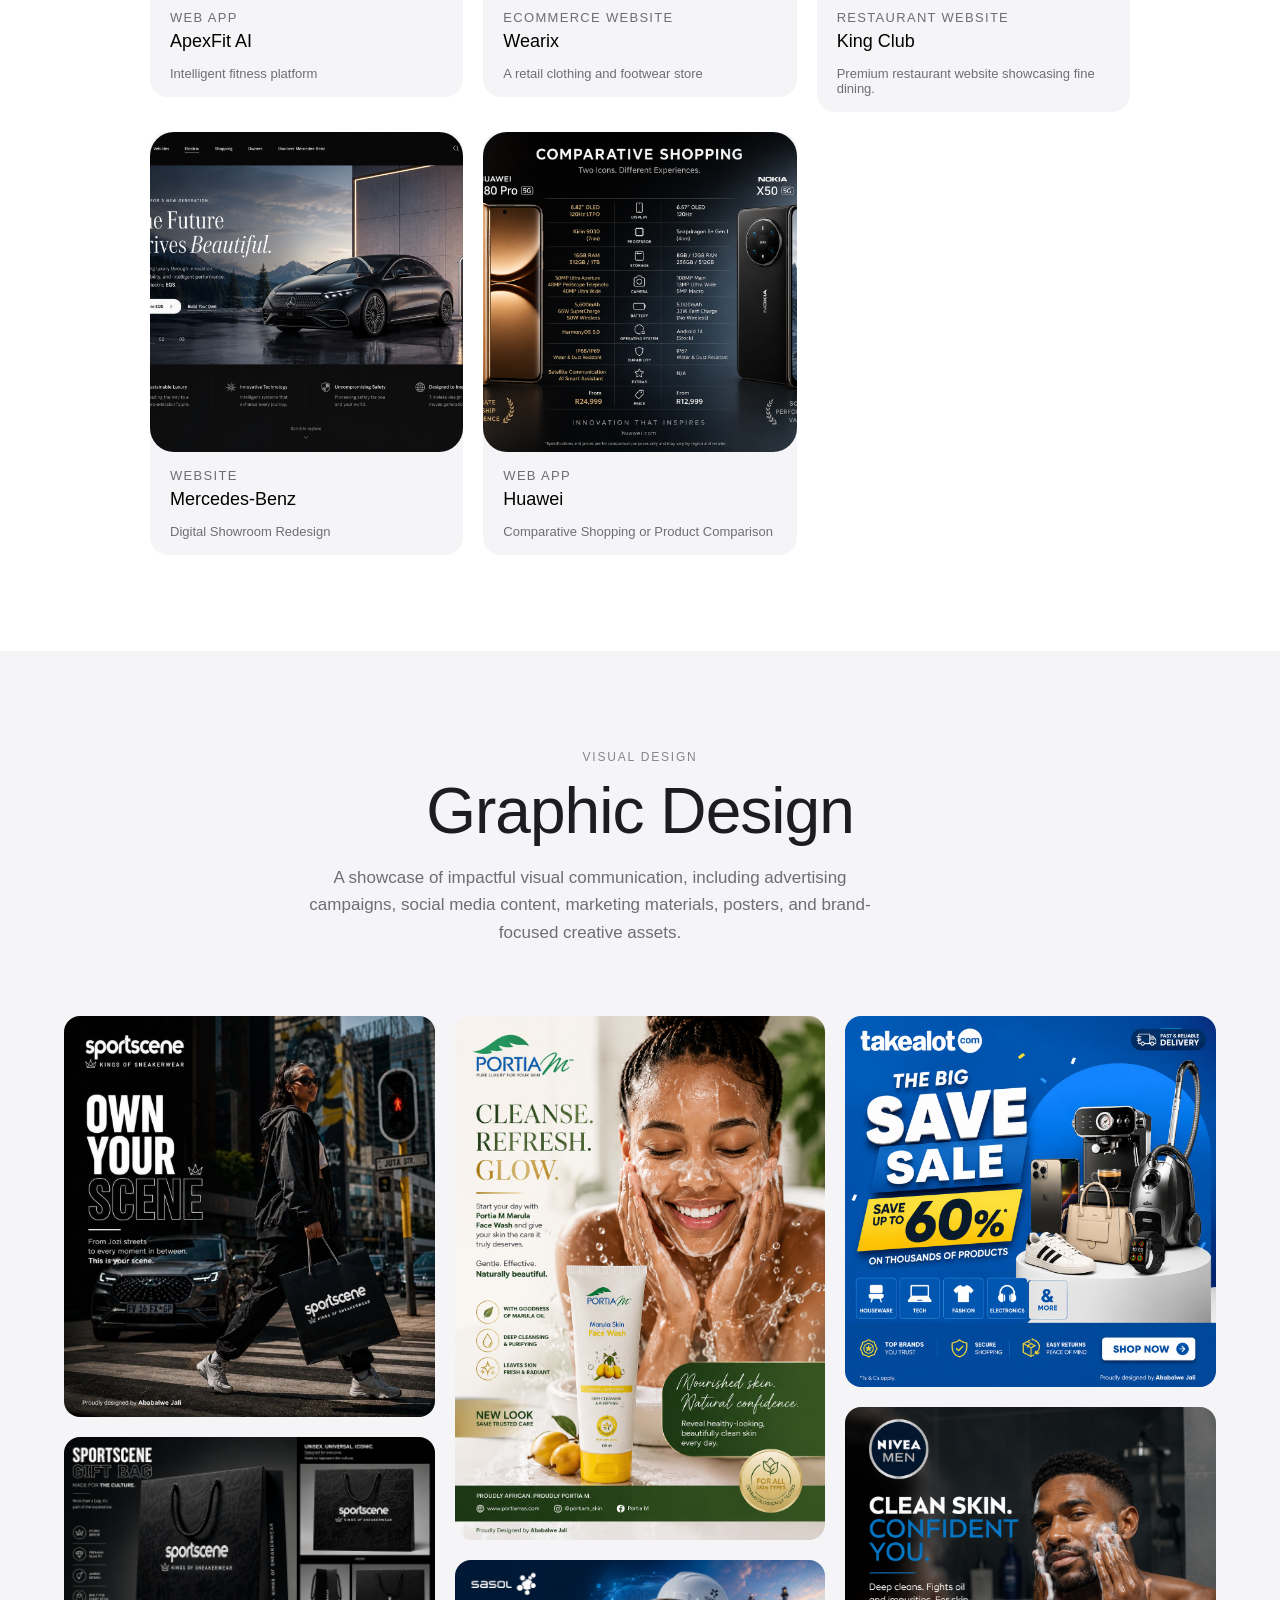
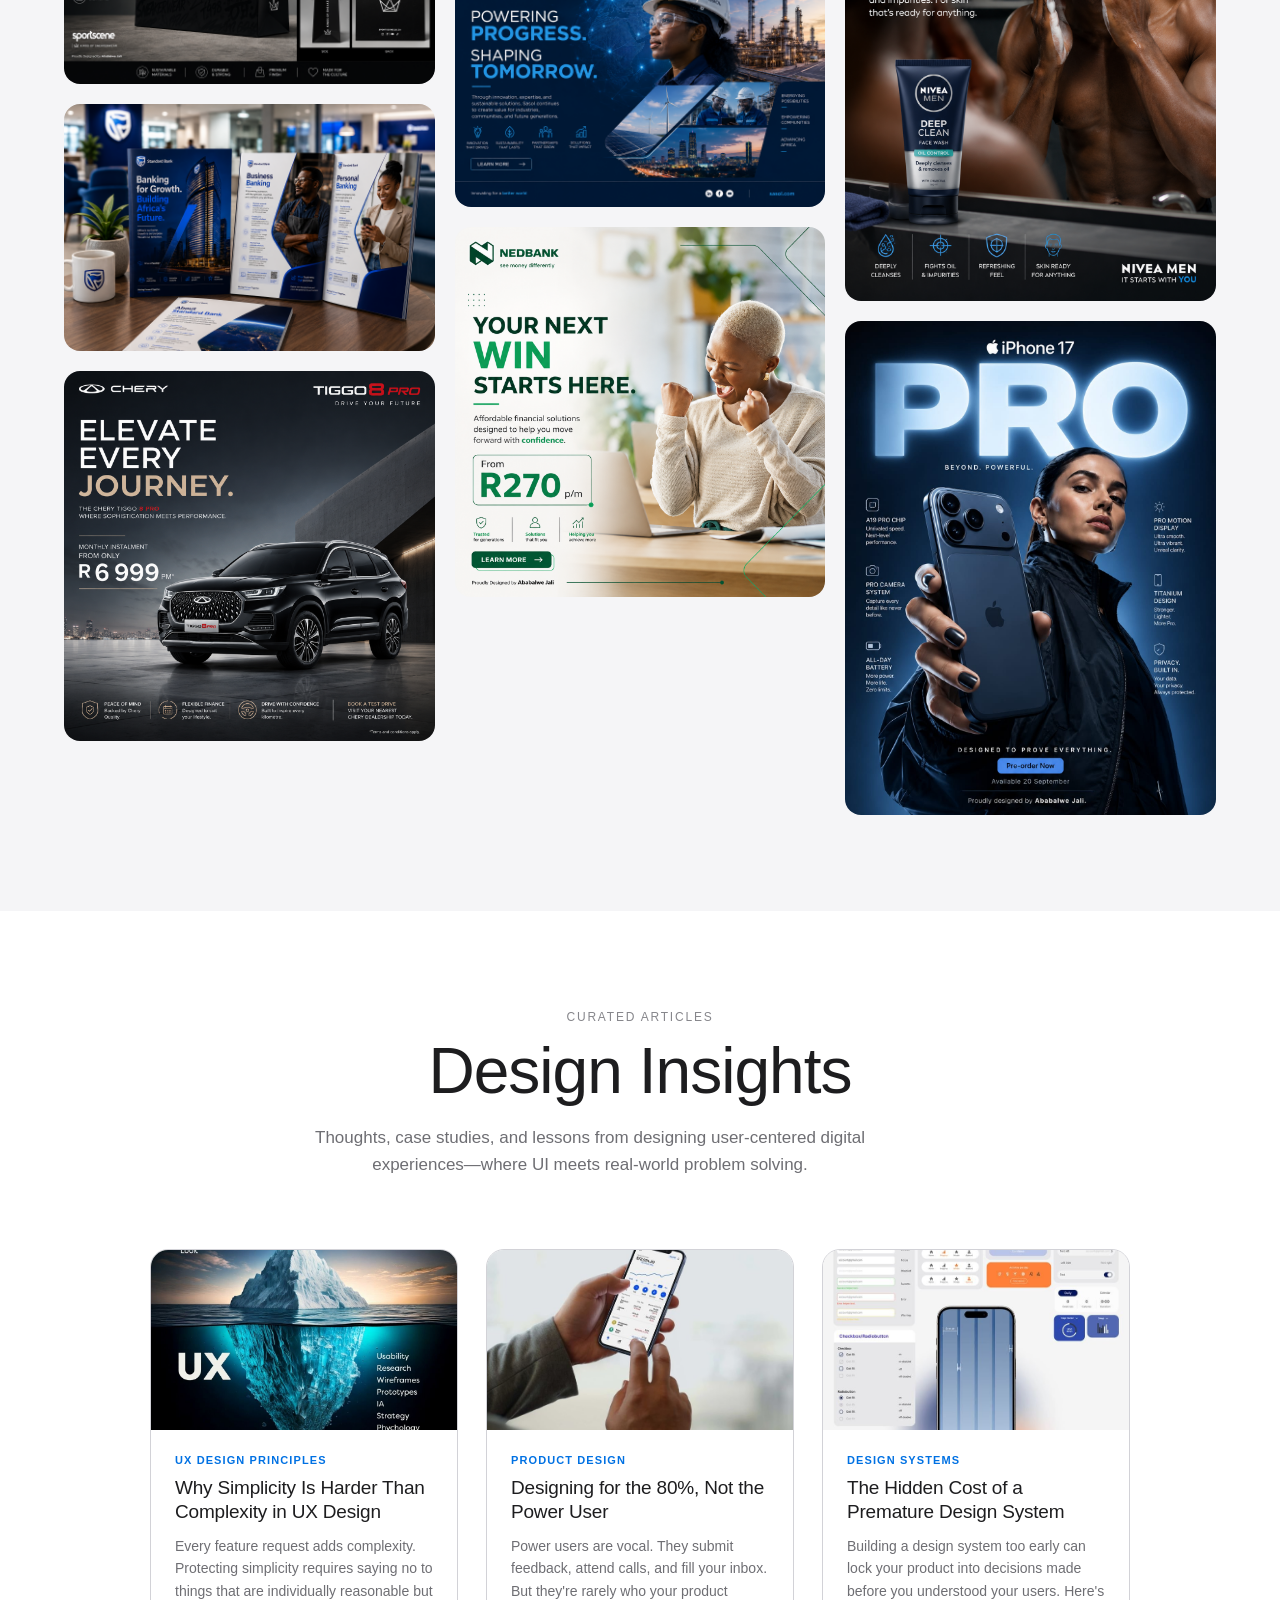
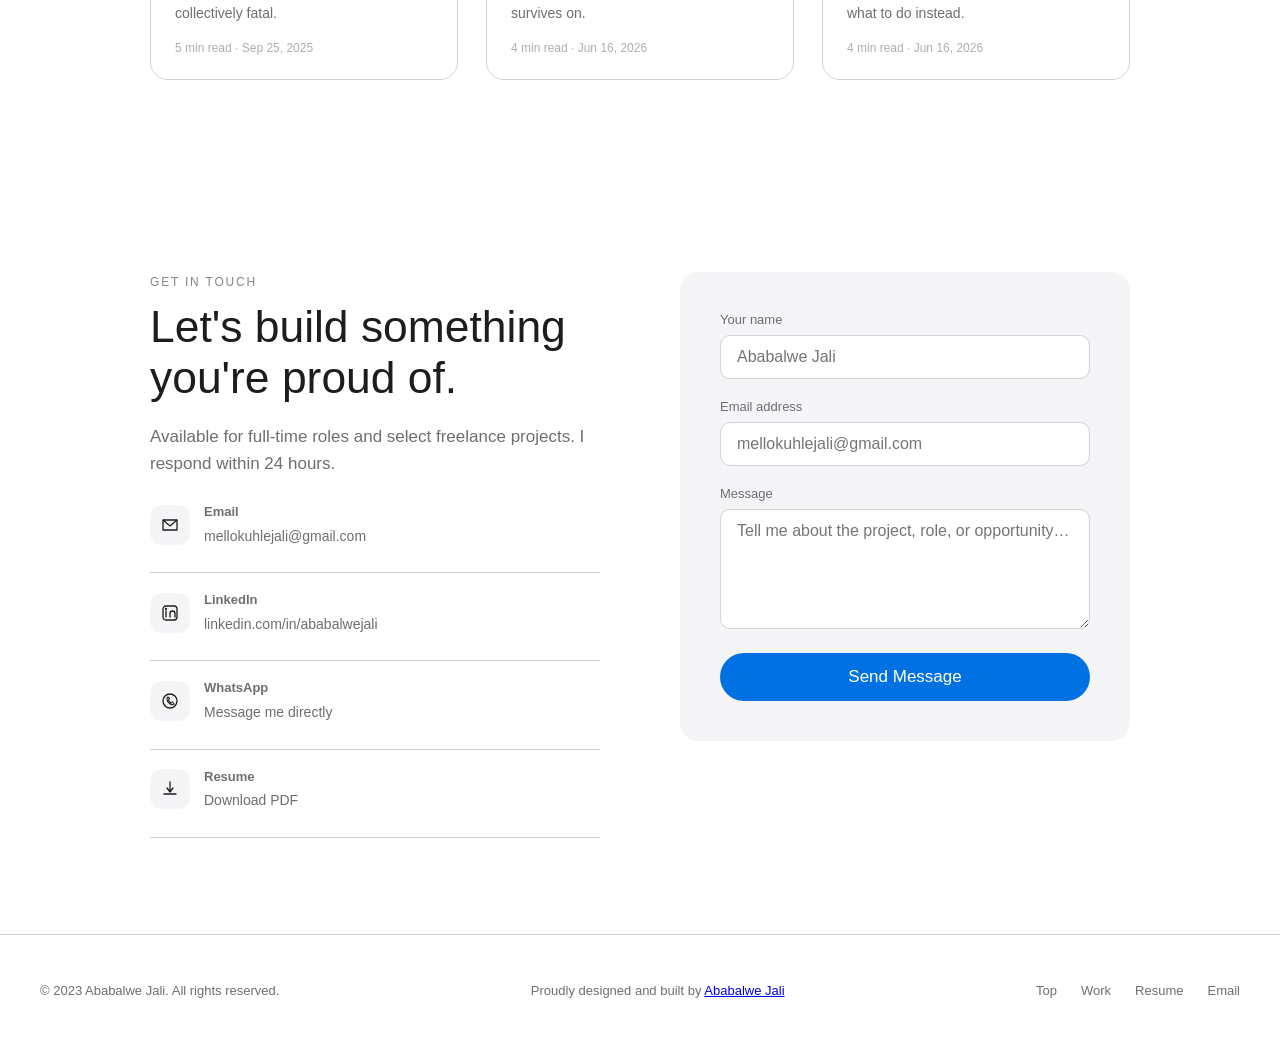
==== commit 34f23ba9: "Added the right Vercel urls" ====
--- a/docs/index.html
+++ b/docs/index.html
@@ -778,7 +778,7 @@
         </div>
 
         <div class="gallery-grid reveal" id="galleryGrid">
-        <a href="https://ababalwe-jali.github.io/Velnery/" target="_blank" class="gallery-link">
+        <a href="https://velnery.vercel.app/" target="_blank" class="gallery-link">
             <div class="gallery-item" data-cat="mobile">
             <div class="gallery-visual">
                 <img src="./assets/velnery.jpg"
@@ -795,7 +795,7 @@
             </div>
         </a>    
 
-        <a href="https://ababalwe-jali.github.io/SAMANCOR/" target="_blank" class="gallery-link">
+        <a href="https://samancor.vercel.app/" target="_blank" class="gallery-link">
             <div class="gallery-item" data-cat="website">
             <div class="gallery-visual">
                 <img src="./assets/samancor.png"
@@ -812,7 +812,7 @@
             </div>
         </a>
 
-        <a href="https://ababalwe-jali.github.io/Summit-Bank/" target="_blank" class="gallery-link">
+        <a href="https://summit-bank-b3631ii9x-the-trend1.vercel.app/HTML/index.html" target="_blank" class="gallery-link">
             <div class="gallery-item" data-cat="saas">
             <div class="gallery-visual">
                 <img src="img/Summit Bank.png"
@@ -829,7 +829,7 @@
             </div>
         </a>
 
-        <a href="https://ababalwe-jali.github.io/ApexFit-AI/" target="_blank" class="gallery-link">
+        <a href="https://apexfit-pied.vercel.app/HTML/index.html" target="_blank" class="gallery-link">
             <div class="gallery-item" data-cat="web">
             <div class="gallery-visual">
                 <img src="img/ApexFit AI.png"
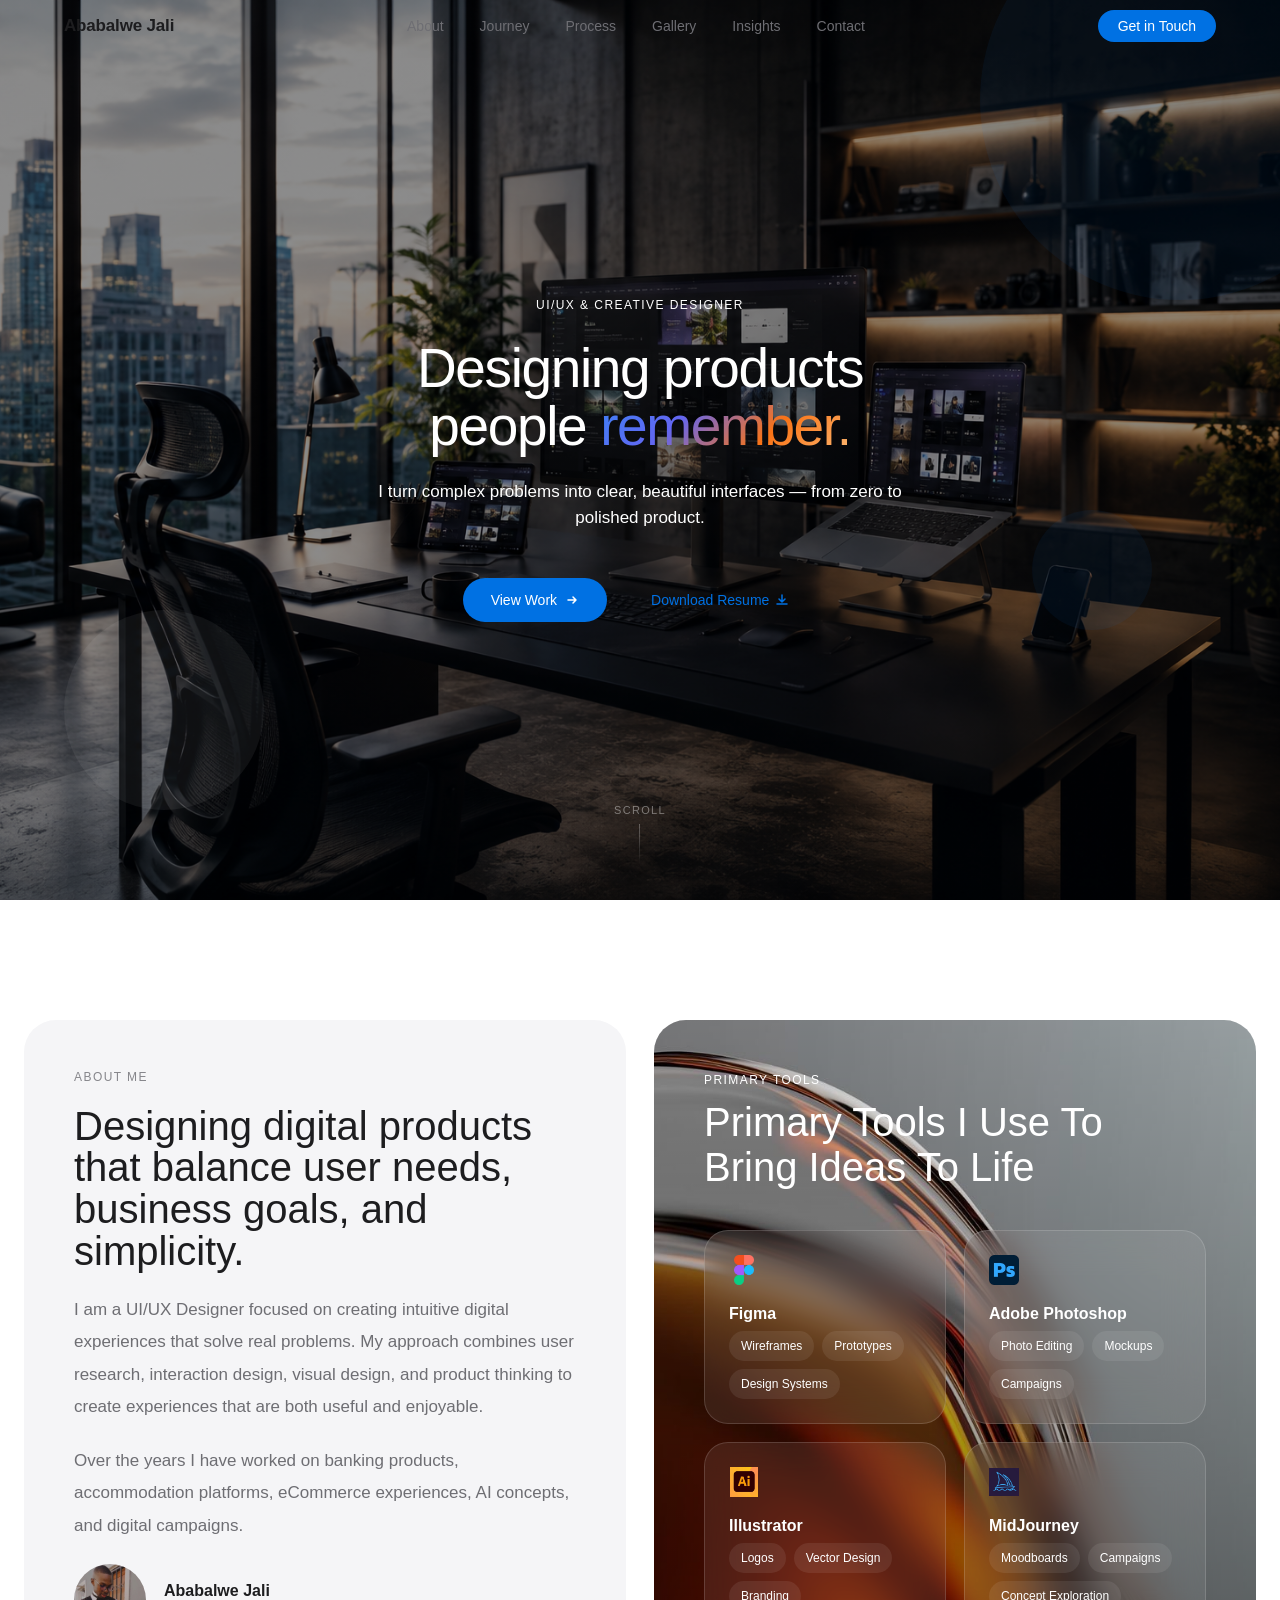
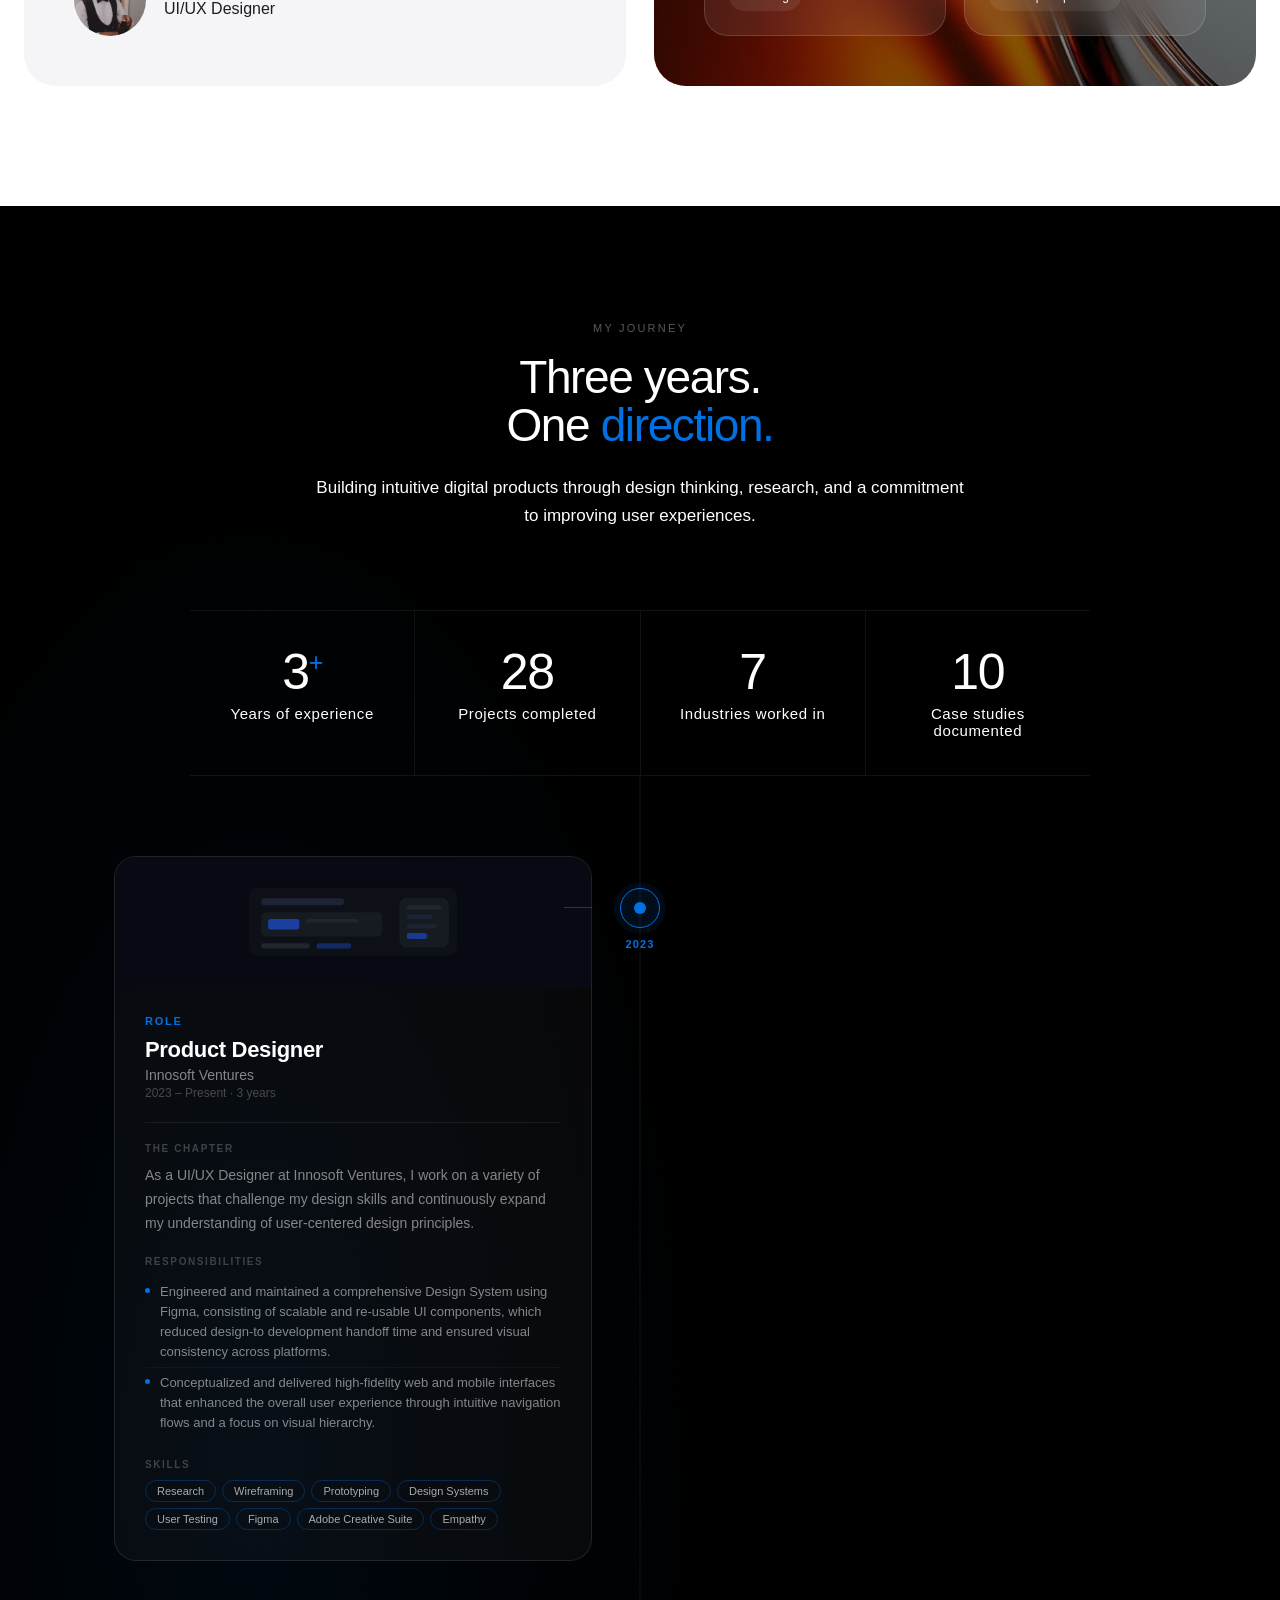
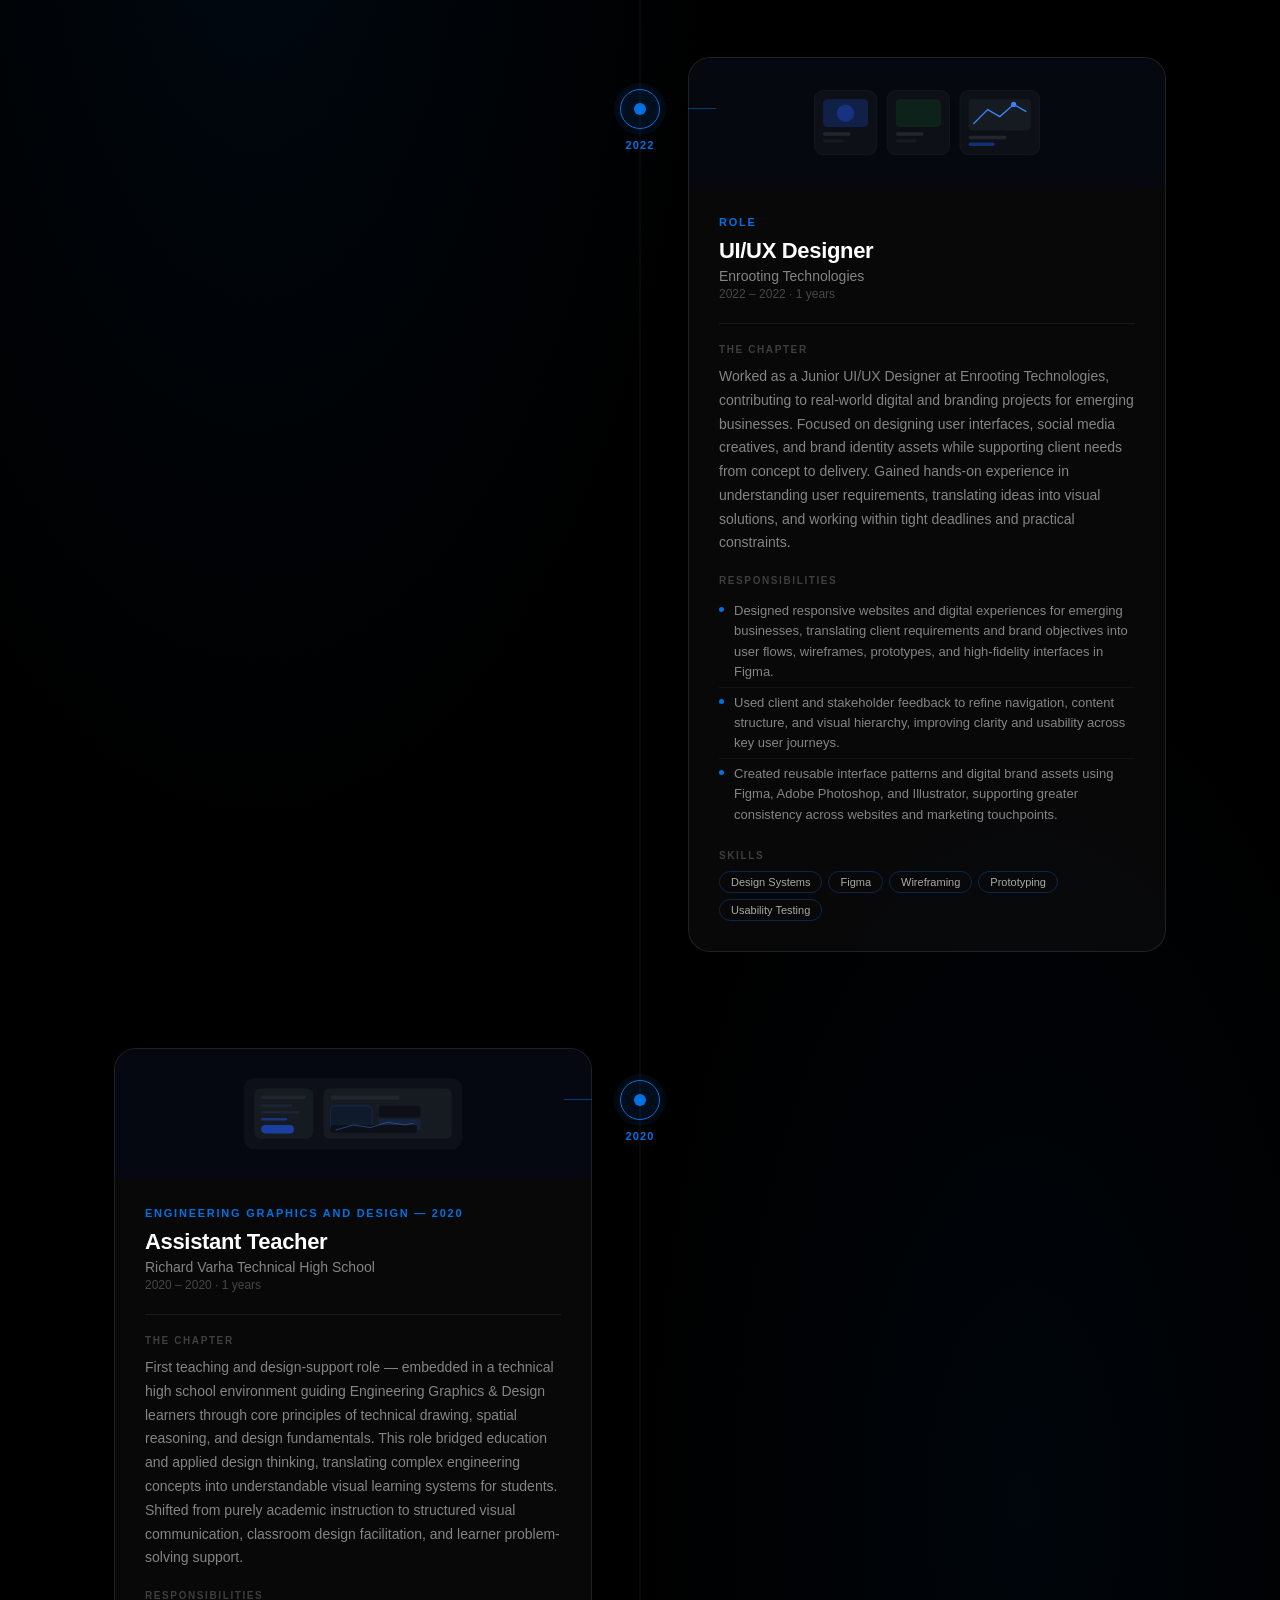
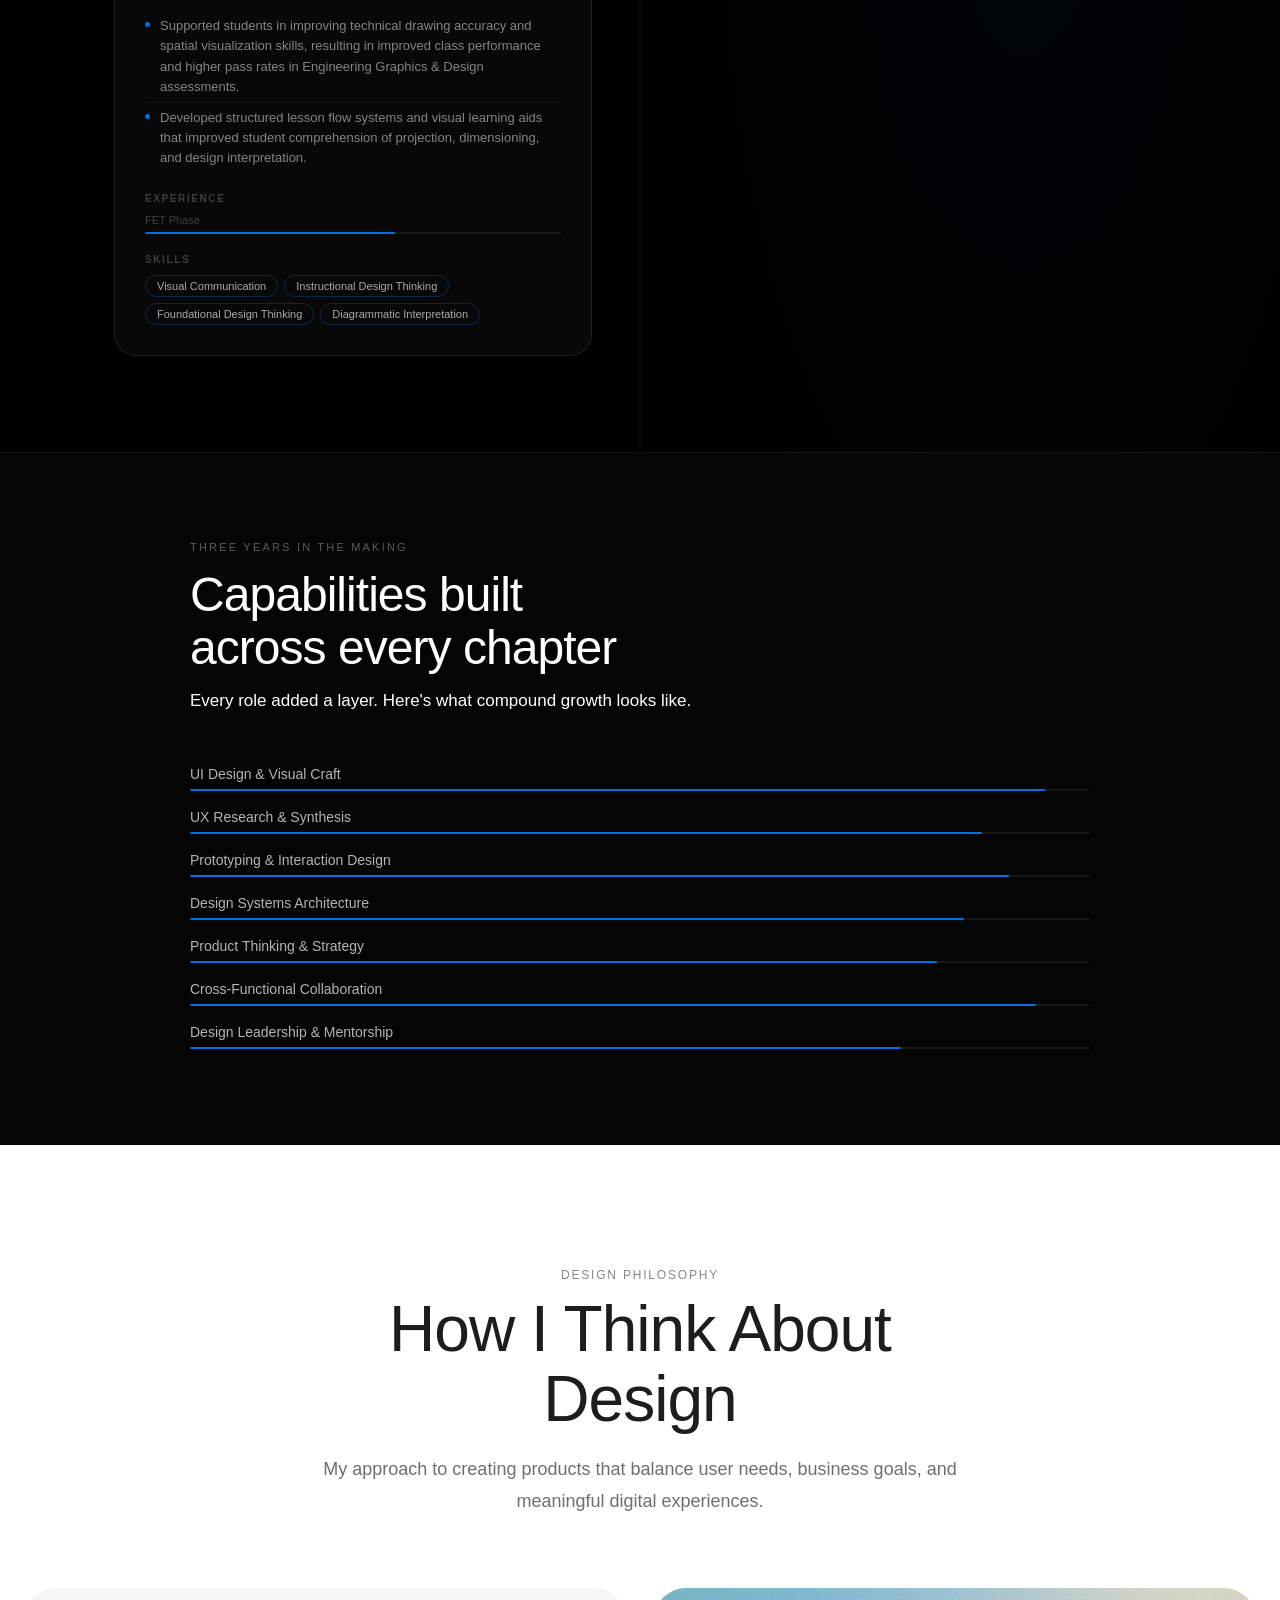
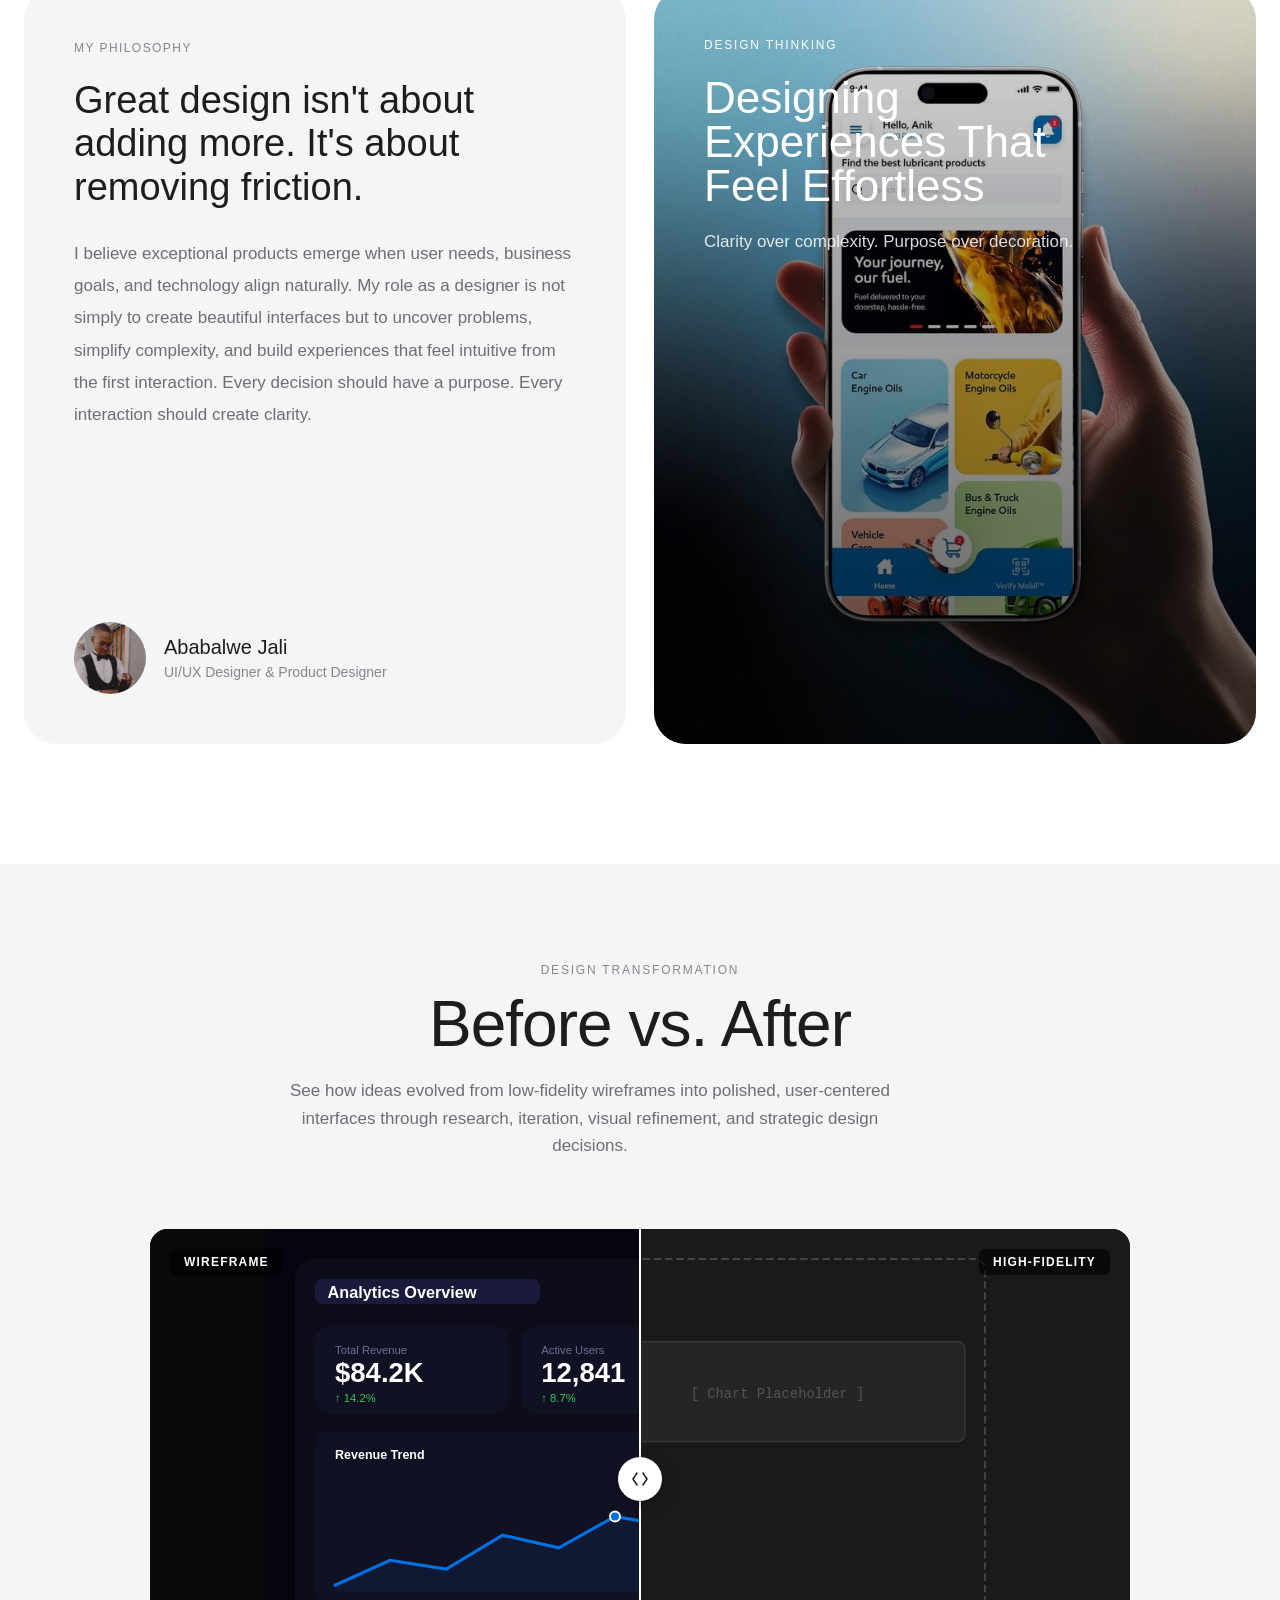
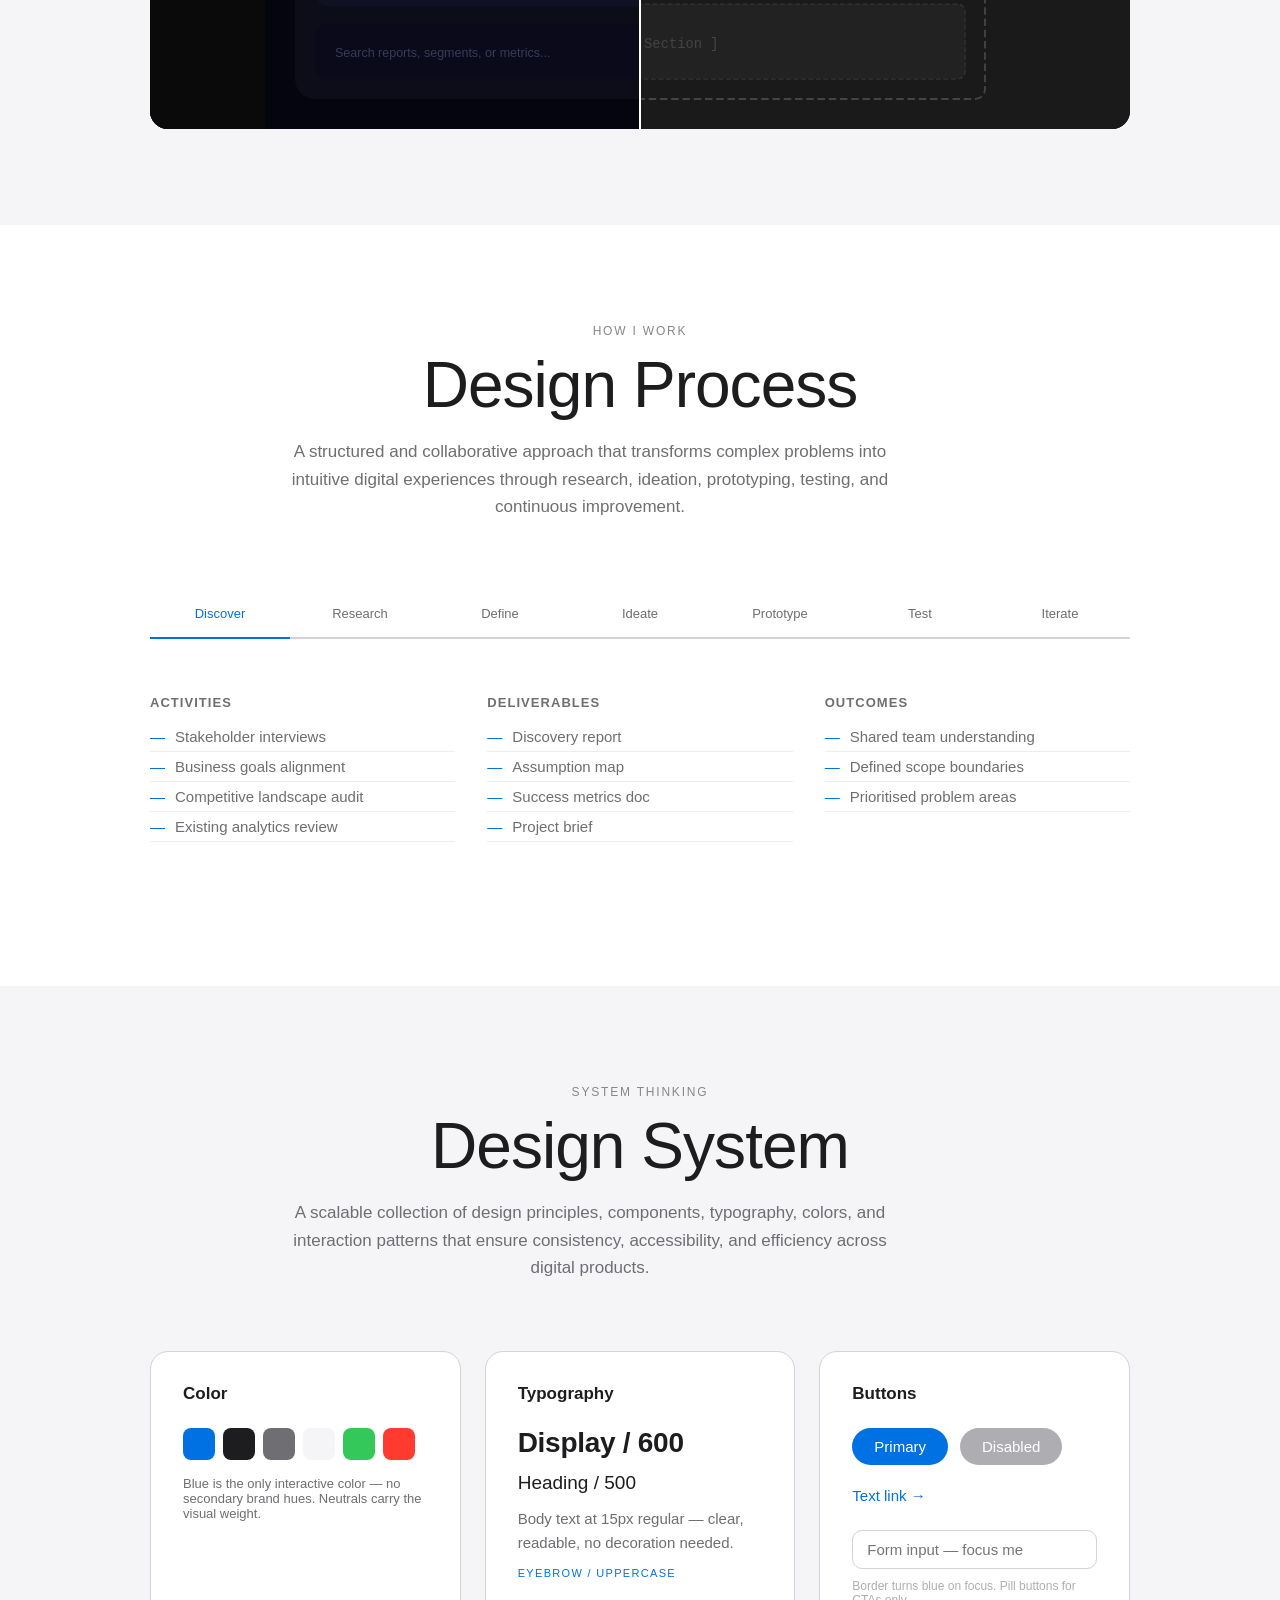
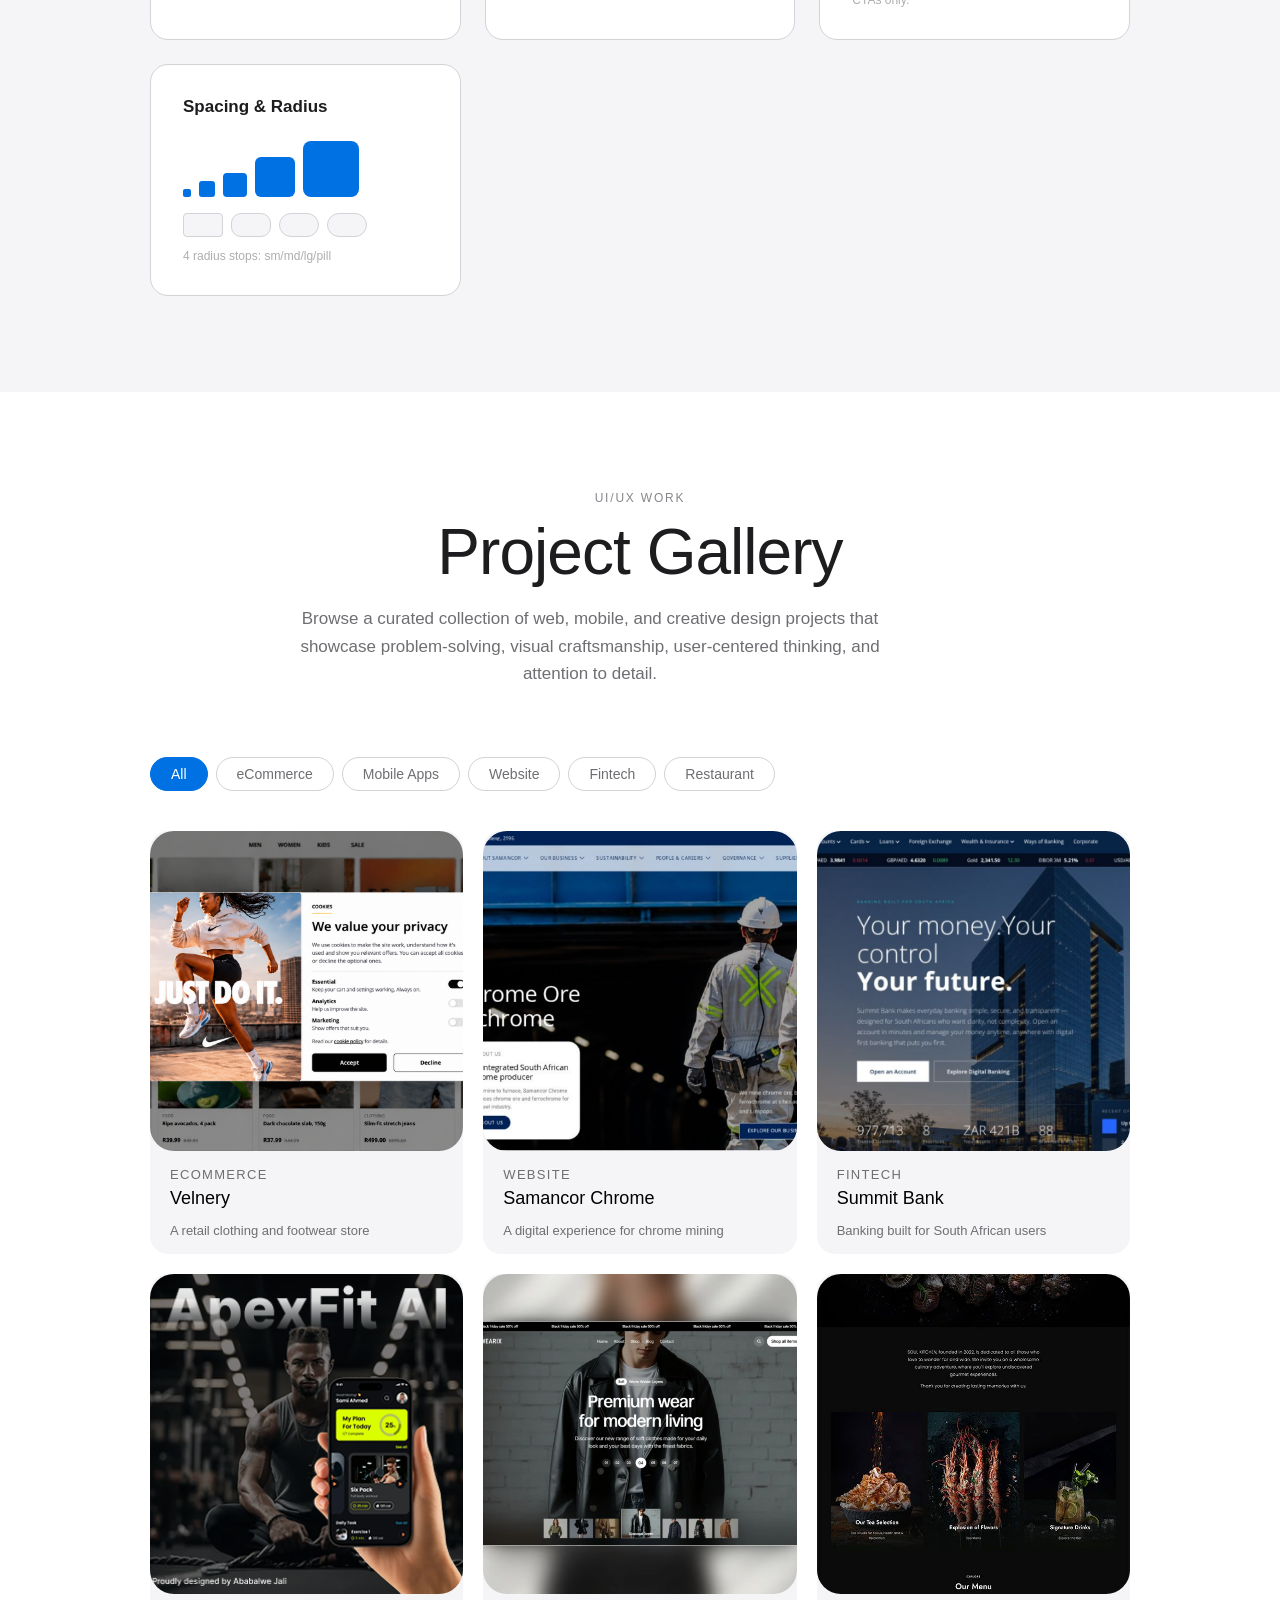
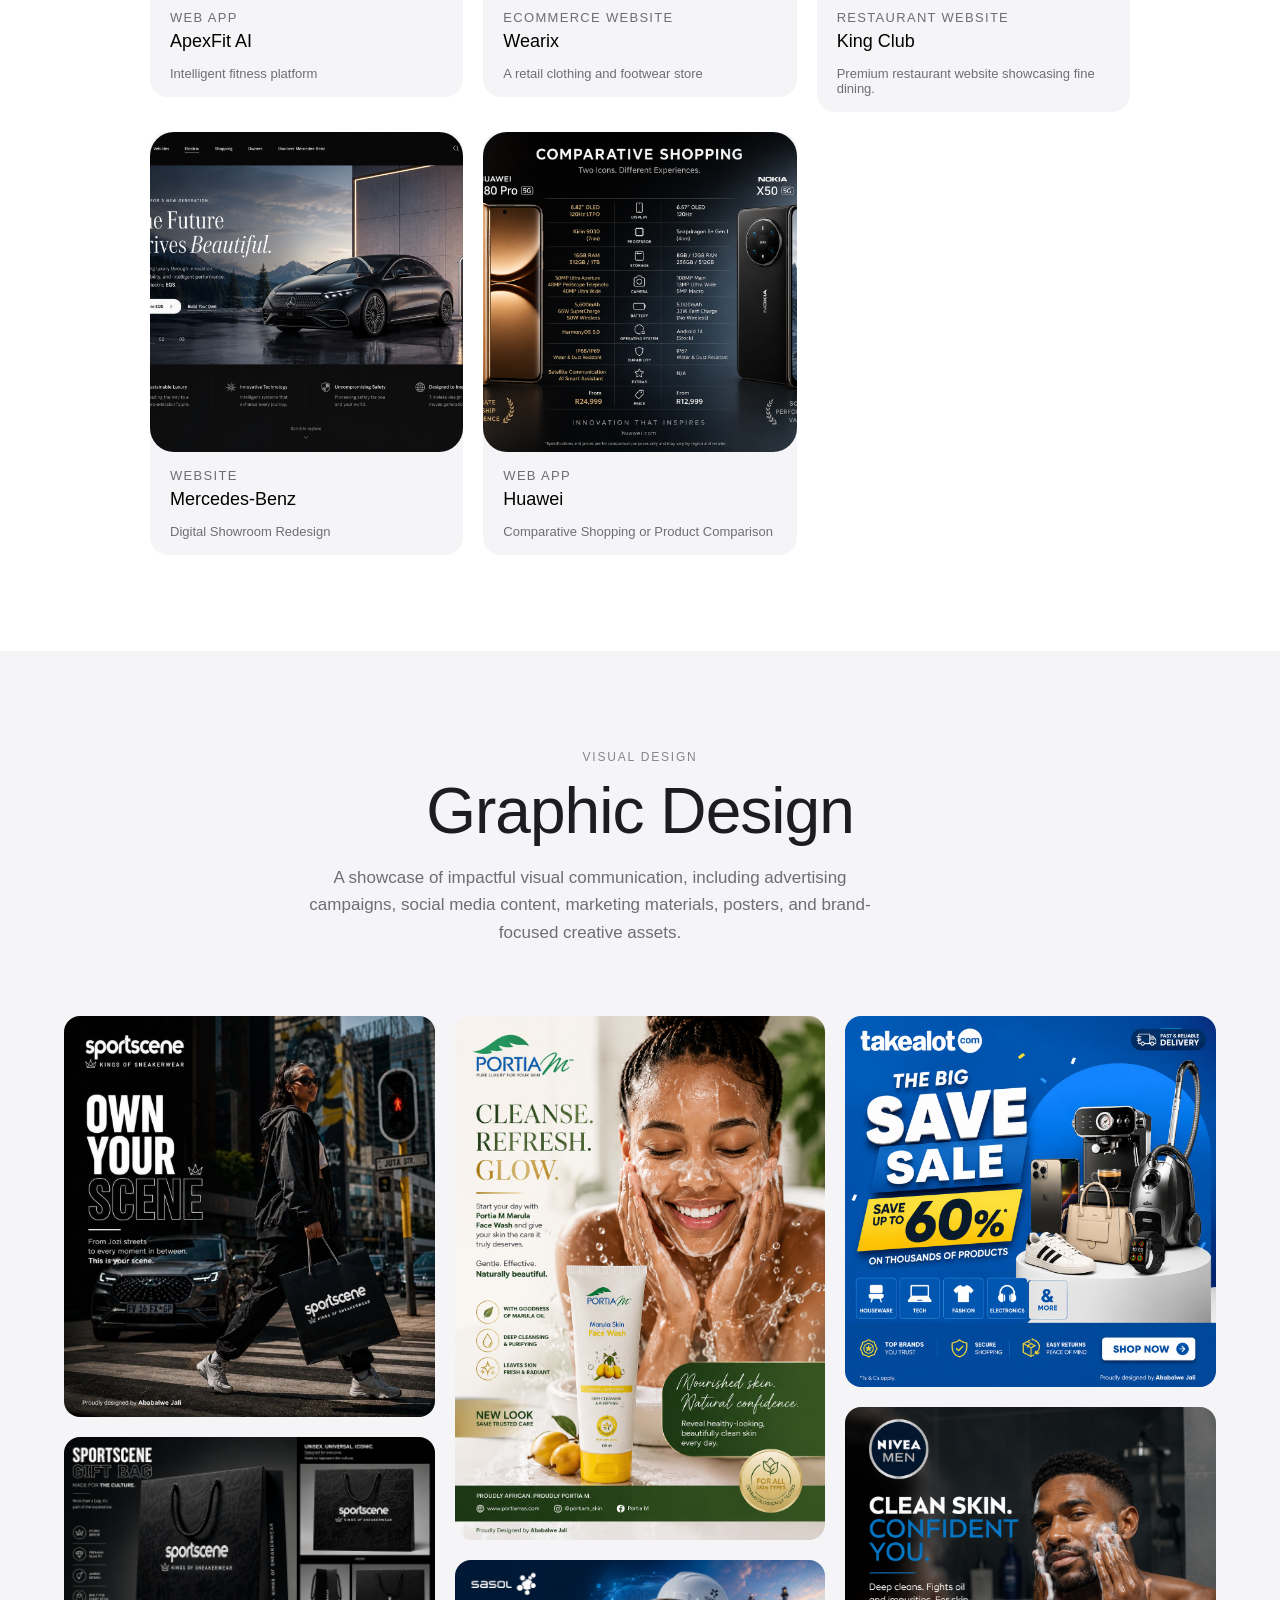
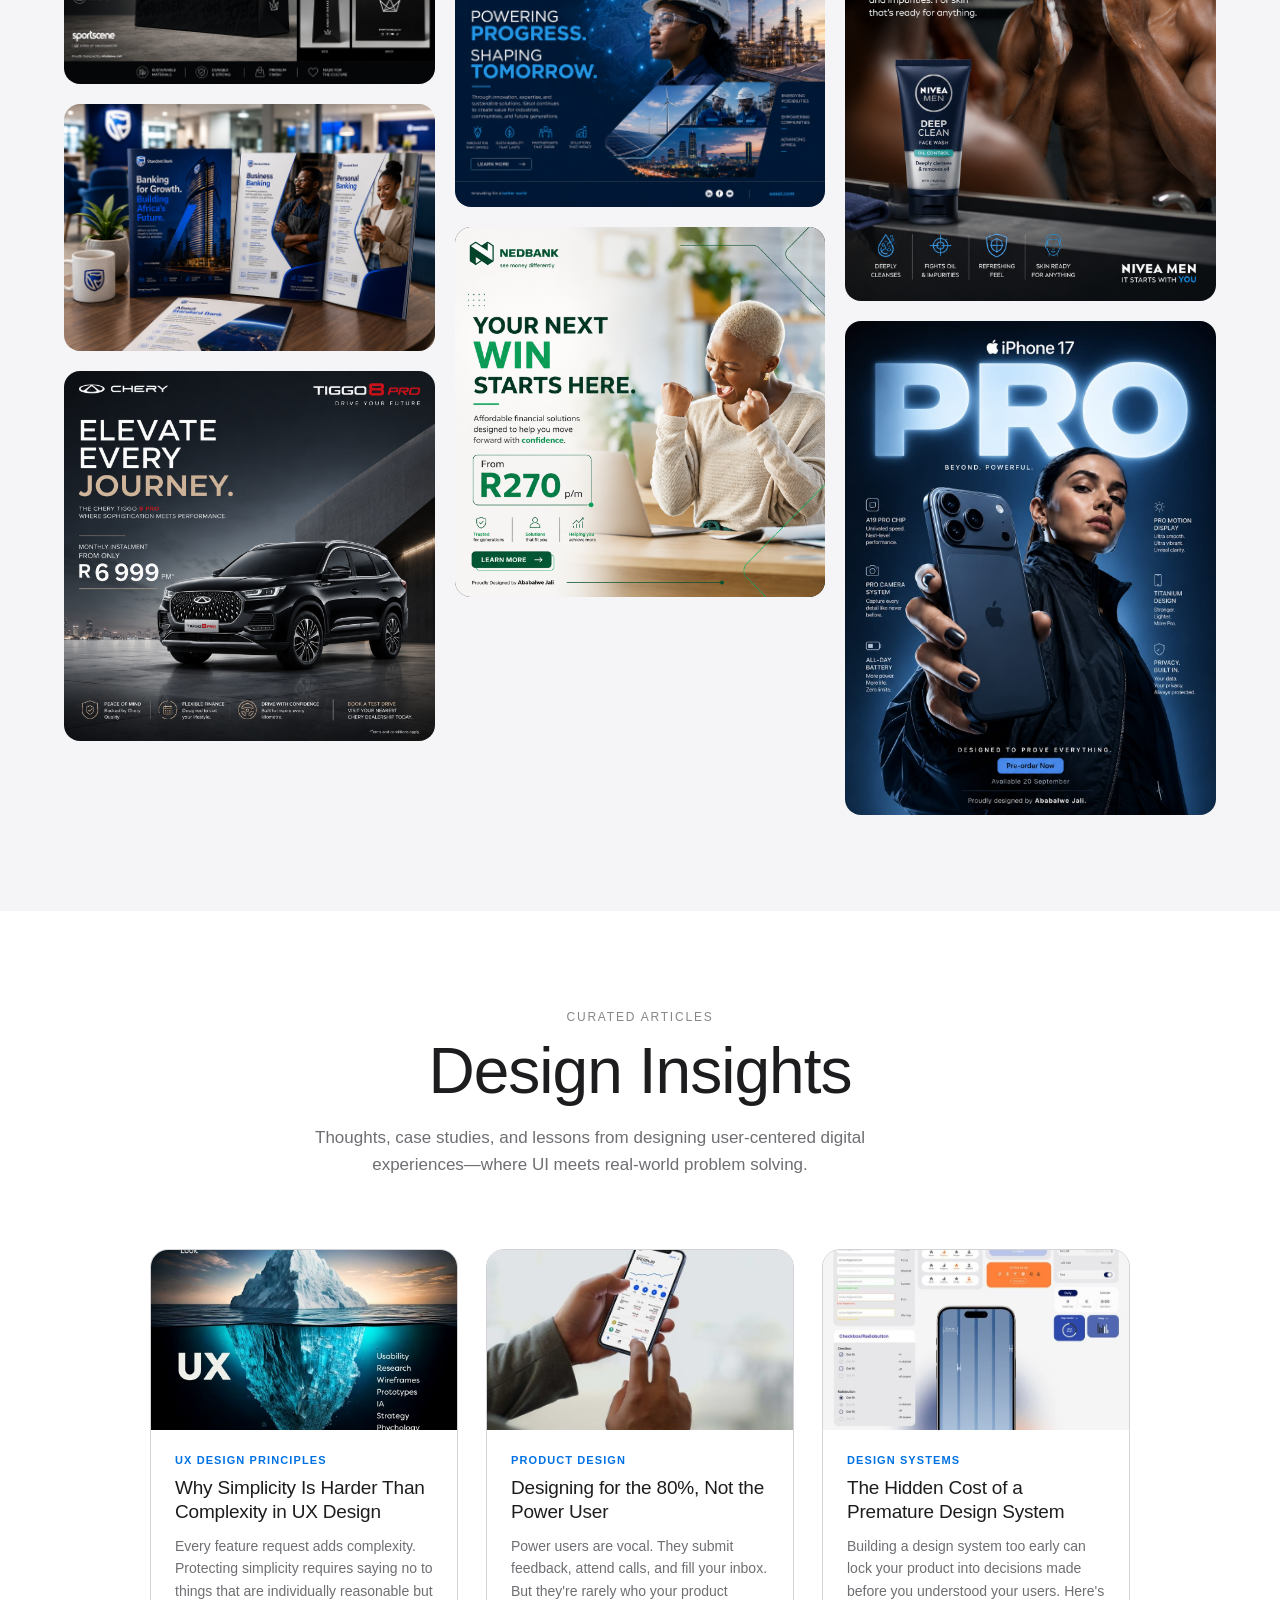
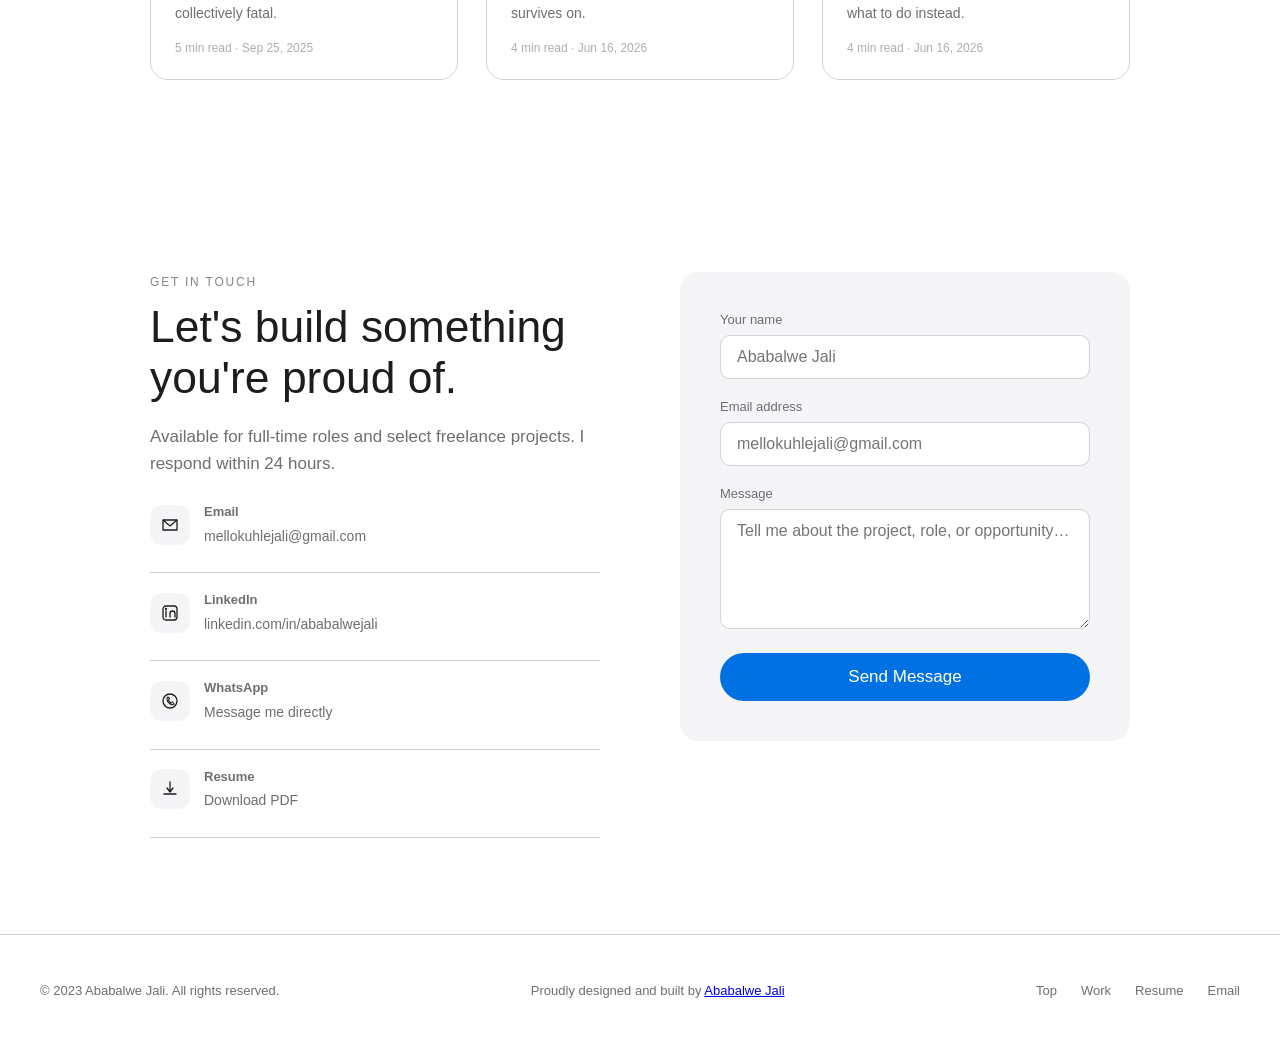
==== commit b2a7993d: "updated the portrait favicon" ====
--- a/docs/index.html
+++ b/docs/index.html
@@ -5,6 +5,39 @@
     <meta name="viewport" content="width=device-width, initial-scale=1.0">
     <meta name="google-site-verification" content="H-P9O2aEce2T4pCd7aHzKAomK_gOY6I6DhxRUm5_3rs"/>
     <meta name="description" content="UI/UX & Creative Designer portfolio — crafting premium digital experiences.">
+
+    <!-- Personal portrait favicon -->
+    <link rel="icon" type="image/jpeg" href="img/profile-favicon.jpg">
+    <link rel="apple-touch-icon" href="img/profile-favicon.jpg">
+
+    <!-- Canonical portfolio URL -->
+    <link rel="canonical" href="https://design-portfolio-docs.vercel.app/">
+
+    <!-- Social sharing metadata -->
+    <meta property="og:type" content="website">
+    <meta property="og:title" content="Ababalwe Jali — UI/UX & Creative Designer">
+    <meta property="og:description" content="UI/UX & Creative Designer portfolio — crafting premium digital experiences.">
+    <meta property="og:url" content="https://design-portfolio-docs.vercel.app/">
+    <meta property="og:image" content="https://design-portfolio-docs.vercel.app/img/profile.jpg">
+    <meta property="og:image:alt" content="Portrait of Ababalwe Jali">
+
+    <meta name="twitter:card" content="summary">
+    <meta name="twitter:title" content="Ababalwe Jali — UI/UX & Creative Designer">
+    <meta name="twitter:description" content="UI/UX & Creative Designer portfolio — crafting premium digital experiences.">
+    <meta name="twitter:image" content="https://design-portfolio-docs.vercel.app/img/profile.jpg">
+
+    <!-- Personal identity structured data -->
+    <script type="application/ld+json">
+    {
+    "@context": "https://schema.org",
+    "@type": "Person",
+    "name": "Ababalwe Jali",
+    "url": "https://design-portfolio-docs.vercel.app/",
+    "image": "https://design-portfolio-docs.vercel.app/img/profile.jpg",
+    "jobTitle": "UI/UX & Creative Designer"
+    }
+    </script>
+
     <link rel="stylesheet" href="CSS/style.css">
     <title>Ababalwe Jali — UI/UX & Creative Designer</title>
 </head>
